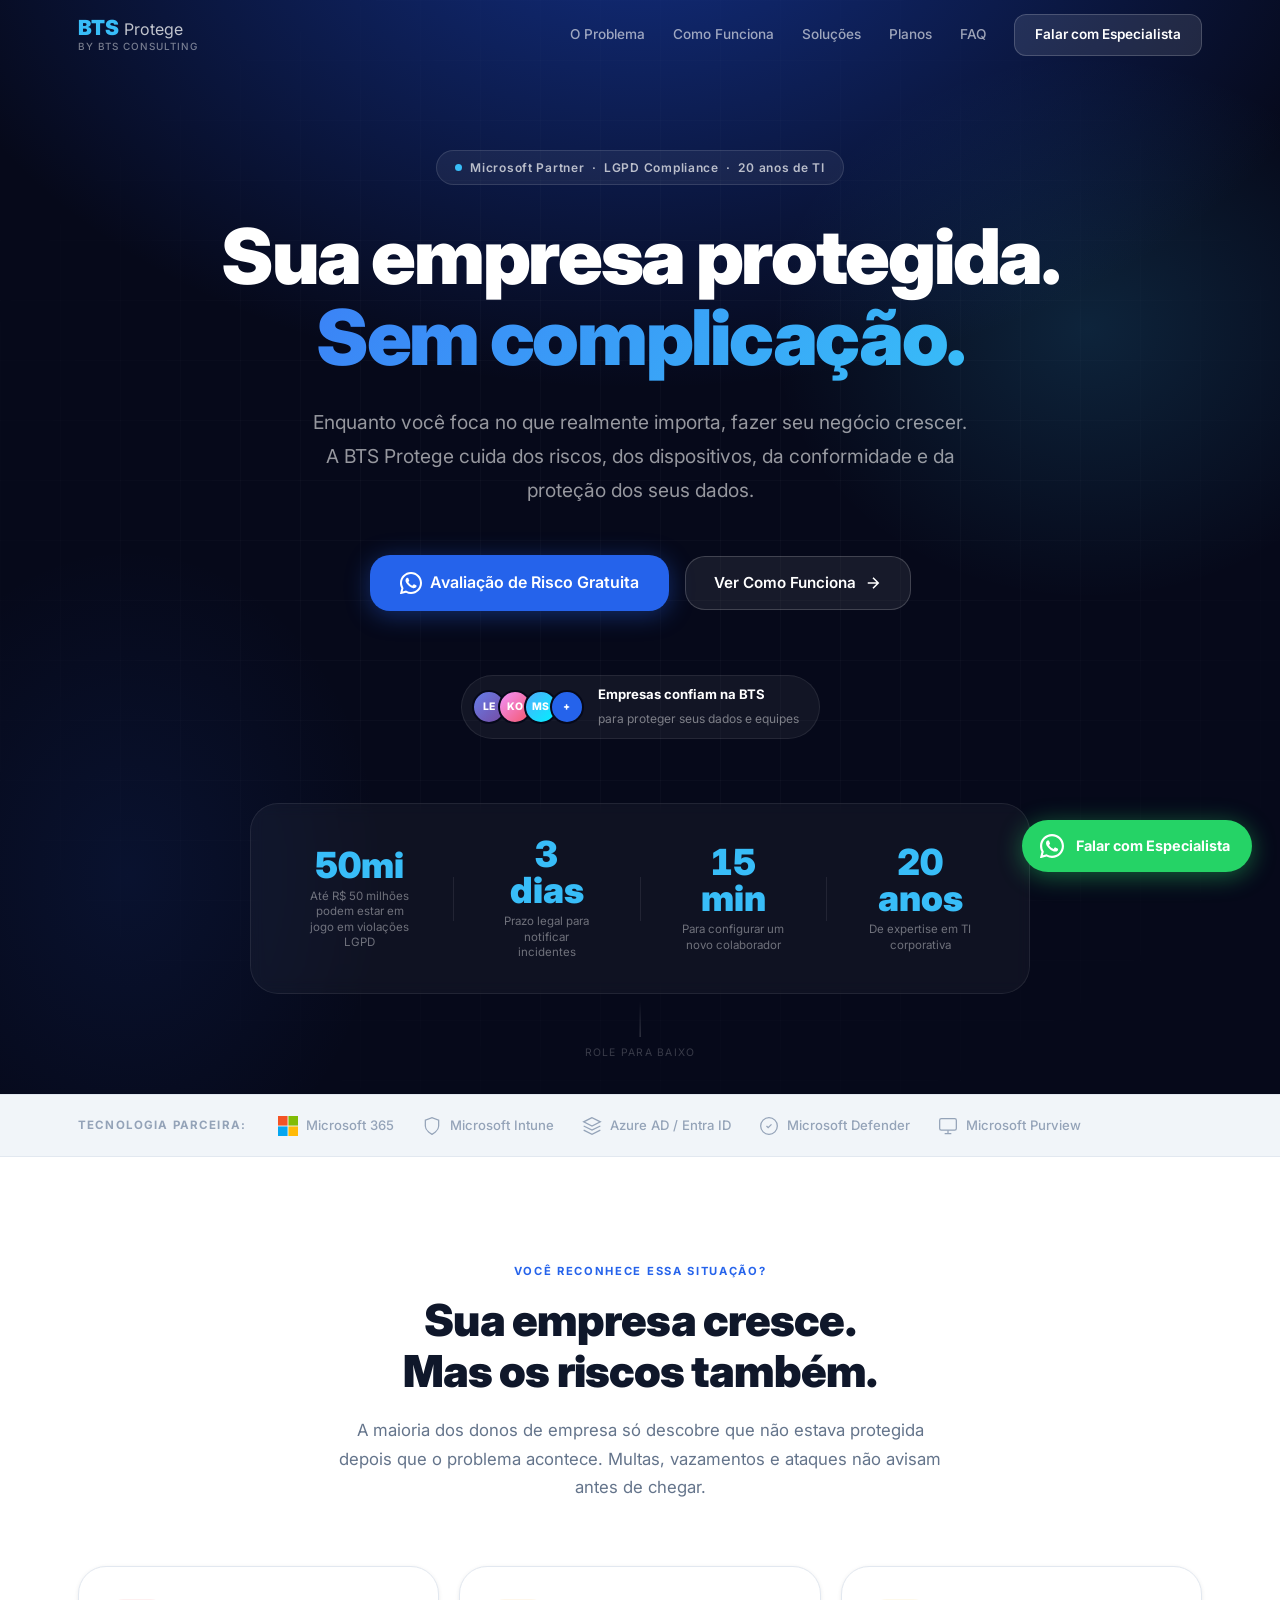
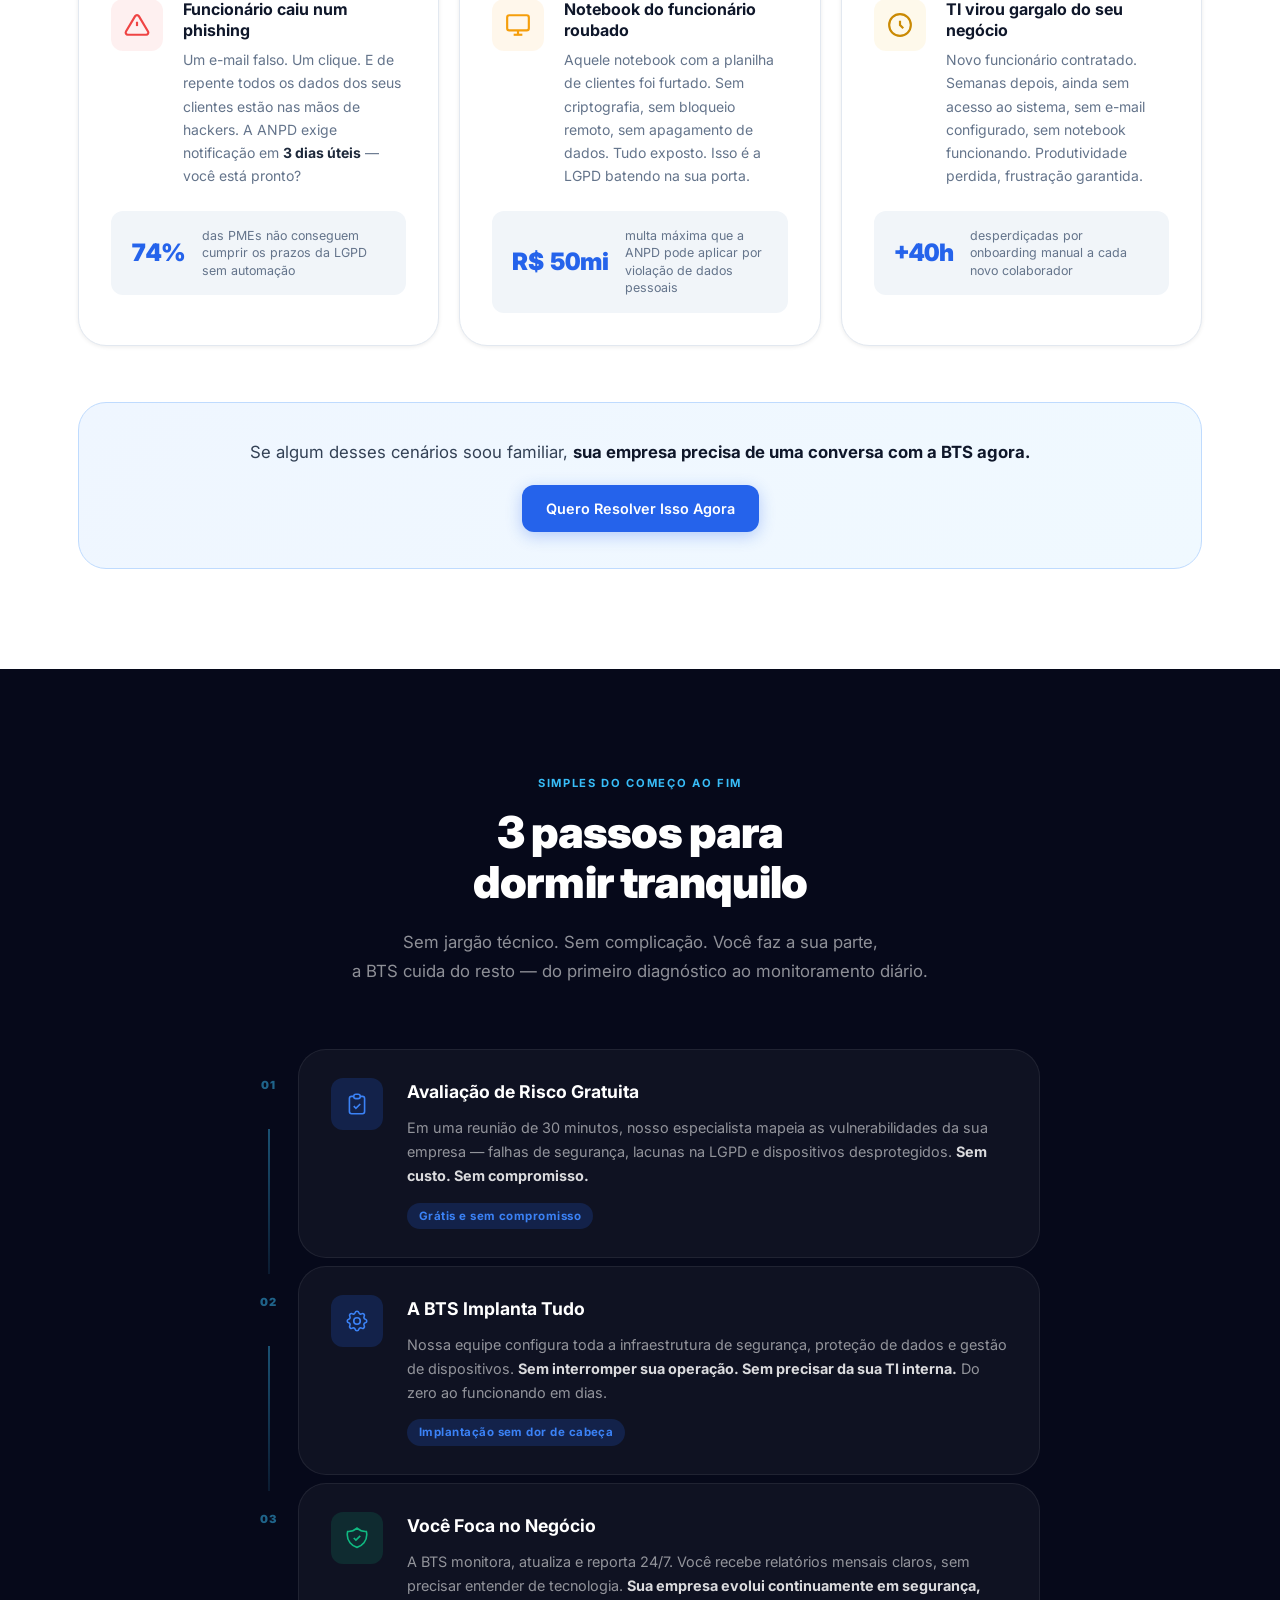
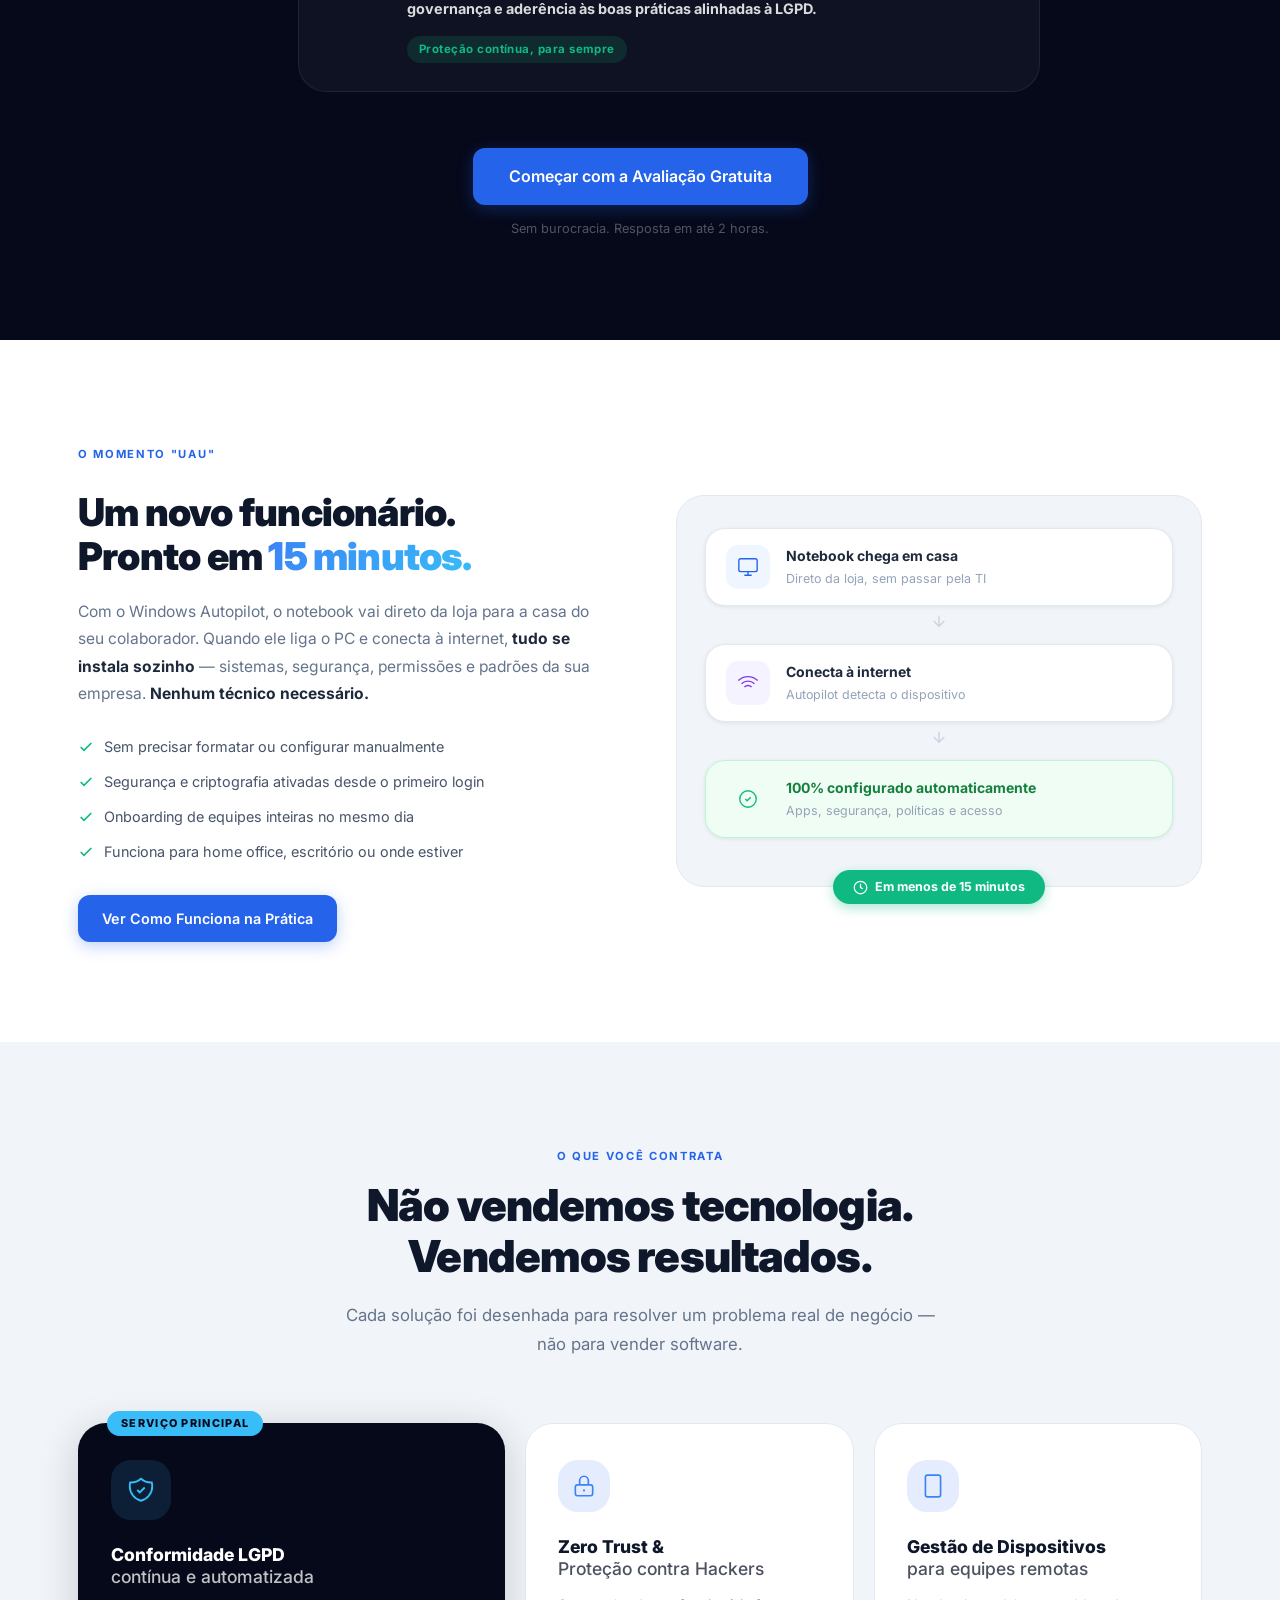
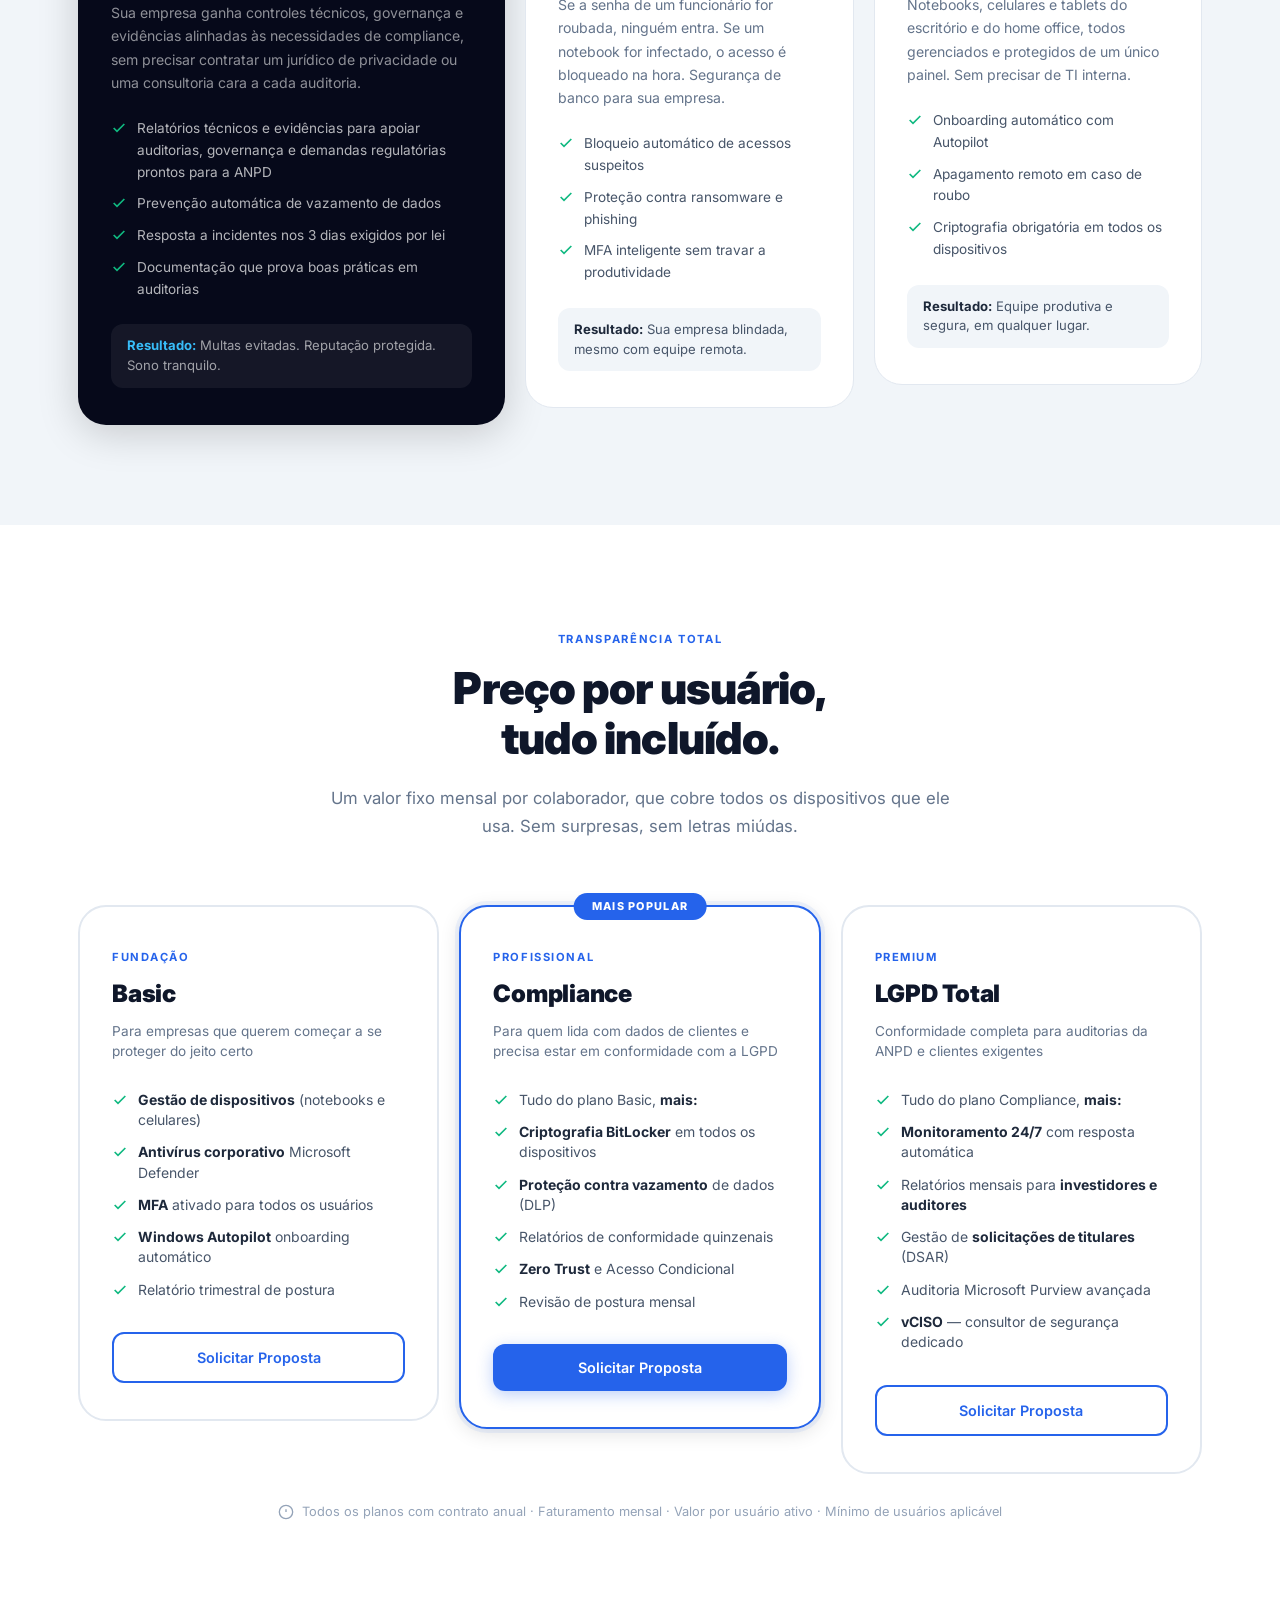
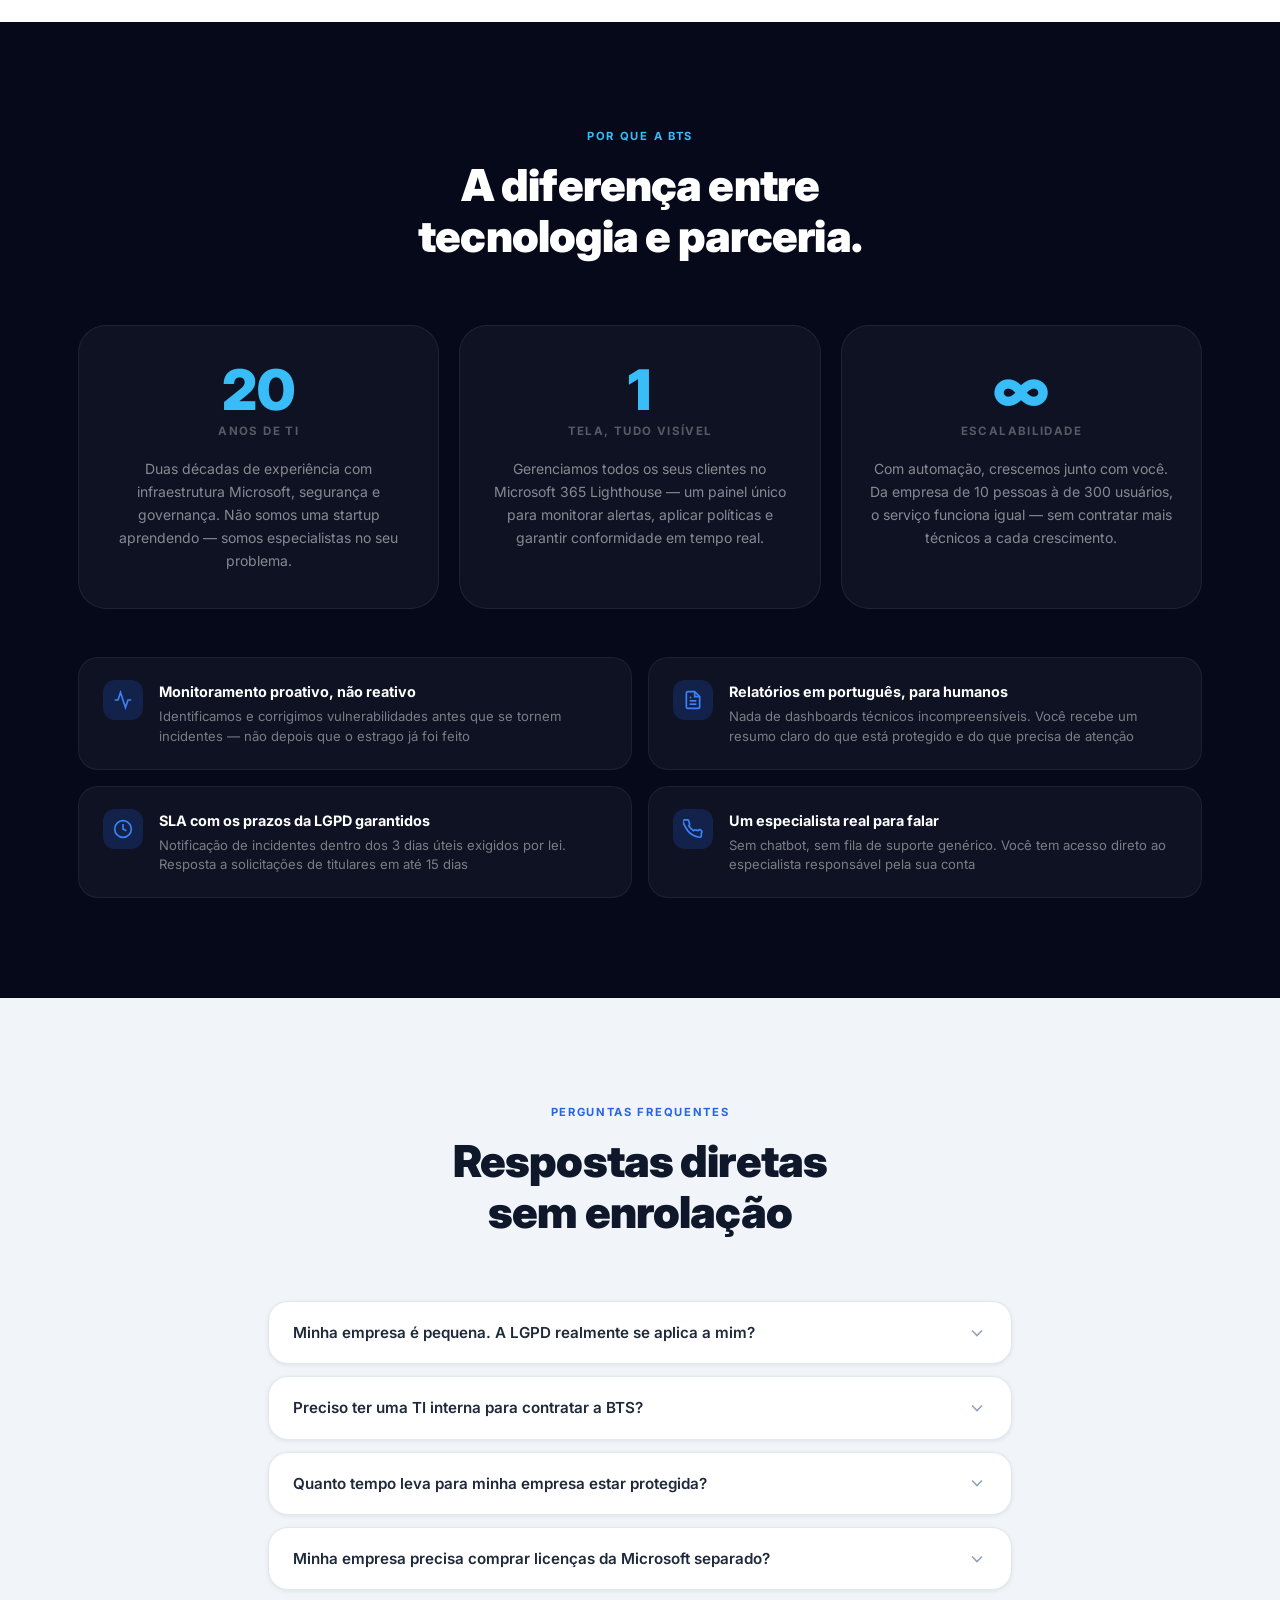
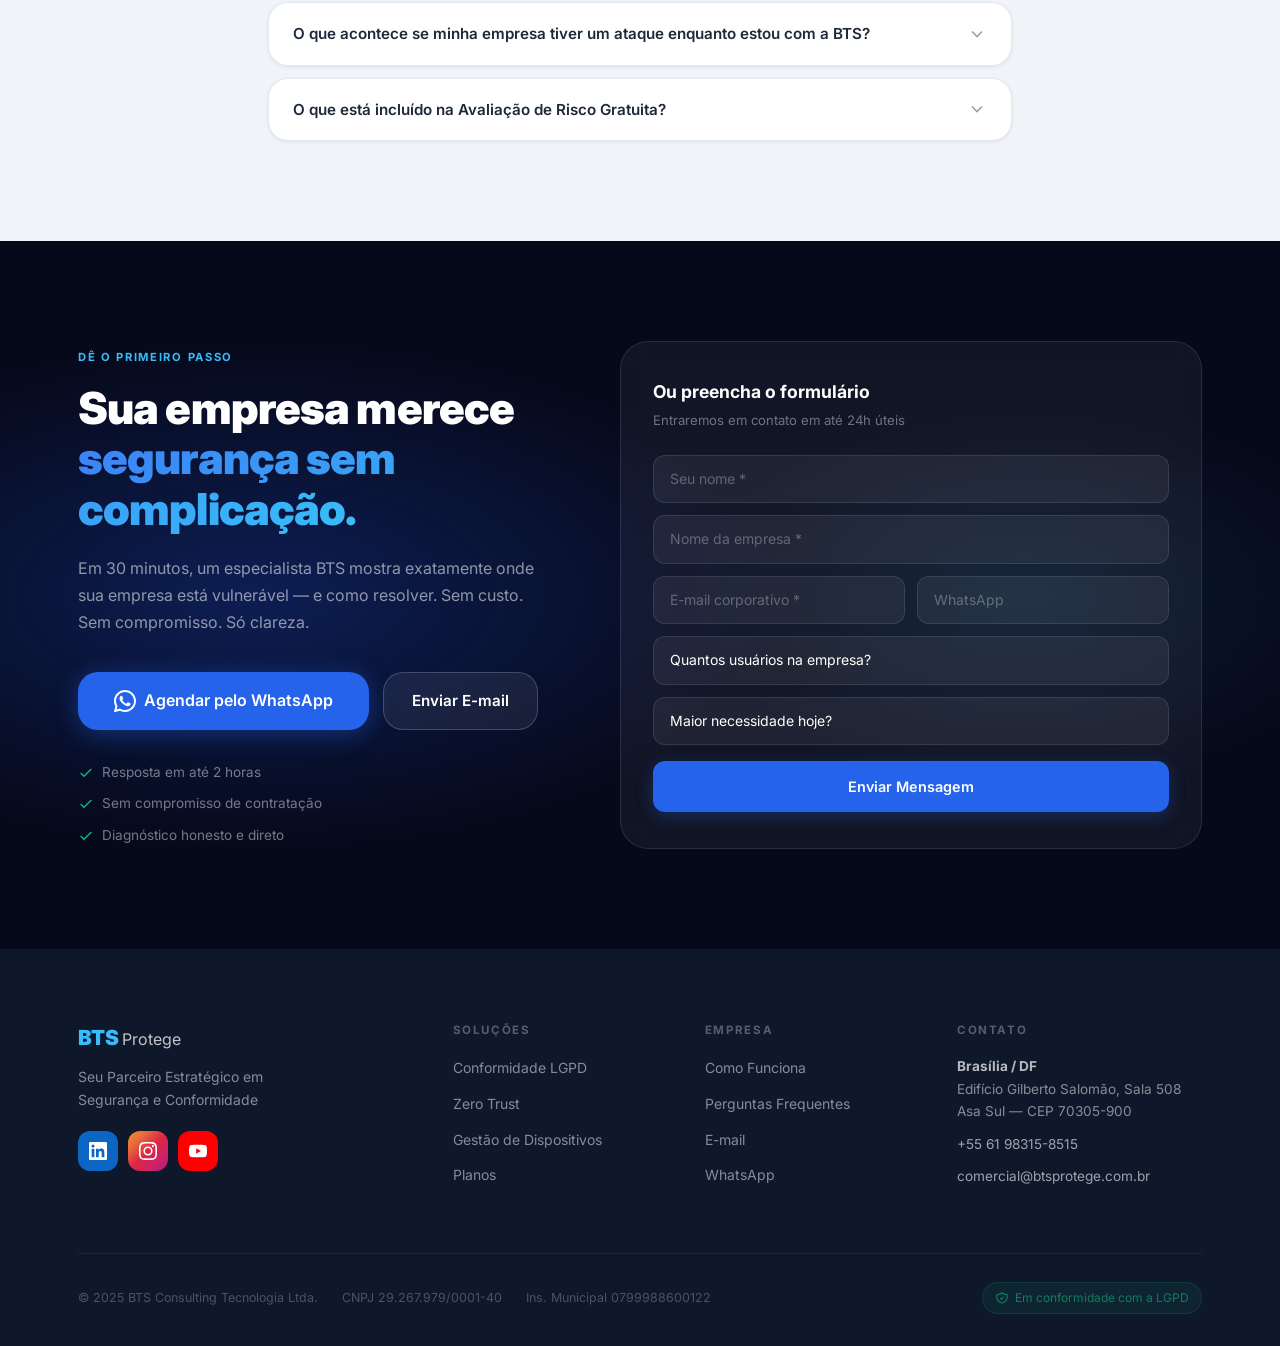
==== index.html @ 61d1359e "Update index.html troca dos emails para comercial e substituição a Marcos" ====
<!DOCTYPE html>
<html lang="pt-BR">
<head>
  <meta charset="UTF-8" />
  <meta name="viewport" content="width=device-width, initial-scale=1.0" />
  <meta name="description" content="BTS Protege — Segurança, LGPD e gestão de TI para sua empresa. Você foca no negócio, a gente cuida de todo o resto. Avaliação de risco gratuita." />
  <title>BTS Protege | Sua empresa protegida. Sem complicação.</title>
  <link rel="icon" type="image/x-icon" href="/favicon.ico">
<link rel="icon" type="image/png" sizes="32x32" href="/favicon-32x32.png">
<link rel="apple-touch-icon" sizes="180x180" href="/apple-touch-icon.png">
  <link rel="stylesheet" href="css/styles.css" />
  <link rel="preconnect" href="https://fonts.googleapis.com" />
  <link rel="preconnect" href="https://fonts.gstatic.com" crossorigin />
  <link href="https://fonts.googleapis.com/css2?family=Inter:wght@300;400;500;600;700;800;900&display=swap" rel="stylesheet" />
</head>
<body>

<!-- ░░ PROGRESS BAR ░░ -->
<div class="progress-bar" id="progressBar"></div>

<!-- ░░ NAVBAR ░░ -->
<header class="navbar" id="navbar">
  <div class="container navbar__inner">
    <a href="#topo" class="navbar__logo">

        <div class="logo-stack">

            <div>
                <span class="logo-bts">BTS</span>
                <span class="logo-tag">Protege</span>
            </div>

            <div class="logo-subtitle">
                by BTS Consulting
            </div>

        </div>

    </a>
    <nav class="navbar__links" id="navLinks">
      <a href="#problema">O Problema</a>
      <a href="#como-funciona">Como Funciona</a>
      <a href="#solucoes">Soluções</a>
      <a href="#planos">Planos</a>
      <a href="#faq">FAQ</a>
    </nav>
    <div class="navbar__right">
      <a href="https://wa.me/5561983158515?text=Ol%C3%A1%2C+quero+agendar+uma+avalia%C3%A7%C3%A3o+de+risco+gratuita." target="_blank" class="btn btn--nav">
        Falar com Especialista
      </a>
    </div>
    <button class="navbar__toggle" id="navToggle" aria-label="Menu">
      <span></span><span></span><span></span>
    </button>
  </div>
</header>

<!-- ░░ HERO ░░ -->
<section class="hero" id="topo">
  <div class="hero__mesh"></div>
  <div class="hero__grid-overlay"></div>
  <div class="container hero__inner">

    <div class="hero__eyebrow reveal-hero">
      <span class="eyebrow-dot"></span>
      Microsoft Partner &nbsp;·&nbsp; LGPD Compliance &nbsp;·&nbsp; 20 anos de TI
    </div>

    <h1 class="hero__headline reveal-hero">
      Sua empresa protegida.<br />
      <span class="text-gradient">Sem complicação.</span>
    </h1>

    <p class="hero__sub reveal-hero">
      Enquanto você foca no que realmente importa, fazer seu negócio crescer.<br class="hide-sm" />
      A BTS Protege cuida dos riscos, dos dispositivos,
    da conformidade e da proteção dos seus dados.
    </p>

    <div class="hero__ctas reveal-hero">
      <a href="https://wa.me/5561983158515?text=Ol%C3%A1%2C+quero+agendar+minha+avalia%C3%A7%C3%A3o+de+risco+gratuita." target="_blank" class="btn btn--hero-primary">
        <svg viewBox="0 0 24 24" fill="currentColor"><path d="M17.472 14.382c-.297-.149-1.758-.867-2.03-.967-.273-.099-.471-.148-.67.15-.197.297-.767.966-.94 1.164-.173.199-.347.223-.644.075-.297-.15-1.255-.463-2.39-1.475-.883-.788-1.48-1.761-1.653-2.059-.173-.297-.018-.458.13-.606.134-.133.298-.347.446-.52.149-.174.198-.298.298-.497.099-.198.05-.371-.025-.52-.075-.149-.669-1.612-.916-2.207-.242-.579-.487-.5-.669-.51-.173-.008-.371-.01-.57-.01-.198 0-.52.074-.792.372-.272.297-1.04 1.016-1.04 2.479 0 1.462 1.065 2.875 1.213 3.074.149.198 2.096 3.2 5.077 4.487.709.306 1.262.489 1.694.625.712.227 1.36.195 1.871.118.571-.085 1.758-.719 2.006-1.413.248-.694.248-1.289.173-1.413-.074-.124-.272-.198-.57-.347z"/><path d="M12 0C5.373 0 0 5.373 0 12c0 2.122.554 4.117 1.526 5.845L.057 23.514a.5.5 0 00.623.608l5.916-1.548A11.946 11.946 0 0012 24c6.627 0 12-5.373 12-12S18.627 0 12 0zm0 21.818a9.782 9.782 0 01-5.044-1.4l-.361-.215-3.742.98.999-3.645-.236-.374A9.782 9.782 0 012.182 12C2.182 6.562 6.562 2.182 12 2.182S21.818 6.562 21.818 12 17.438 21.818 12 21.818z"/></svg>
        Avaliação de Risco Gratuita
      </a>
      <a href="#como-funciona" class="btn btn--hero-ghost">
        Ver Como Funciona
        <svg viewBox="0 0 24 24" fill="none" stroke="currentColor" stroke-width="2"><path d="M5 12h14M12 5l7 7-7 7"/></svg>
      </a>
    </div>

    <div class="hero__proof reveal-hero">
      <div class="proof-avatars">
        <span class="avatar av1">LE</span>
        <span class="avatar av2">KO</span>
        <span class="avatar av3">MS</span>
        <span class="avatar av4">+</span>
      </div>
      <div class="proof-text">
        <strong>Empresas confiam na BTS</strong>
        <span>para proteger seus dados e equipes</span>
      </div>
    </div>

    <div class="hero__metrics reveal-hero">
      <div class="metric-card">
        <div class="metric-val" data-target="50" data-suffix="mi">R$ 0</div>
        <div class="metric-label">Até R$ 50 milhões podem estar em jogo em violações LGPD</div>
      </div>
      <div class="metric-sep"></div>
      <div class="metric-card">
        <div class="metric-val" data-target="3" data-suffix=" dias">0</div>
        <div class="metric-label">Prazo legal para notificar incidentes</div>
      </div>
      <div class="metric-sep"></div>
      <div class="metric-card">
        <div class="metric-val" data-target="15" data-suffix=" min">0</div>
        <div class="metric-label">Para configurar um novo colaborador</div>
      </div>
      <div class="metric-sep"></div>
      <div class="metric-card">
        <div class="metric-val" data-target="20" data-suffix=" anos">0</div>
        <div class="metric-label">De expertise em TI corporativa</div>
      </div>
    </div>

  </div>
  <div class="hero__scroll-hint">
    <span class="scroll-line"></span>
    <span class="scroll-text">Role para baixo</span>
  </div>
</section>

<!-- ░░ TRUST BAR ░░ -->
<div class="trust-bar">
  <div class="container trust-bar__inner">
    <span class="trust-bar__label">Tecnologia parceira:</span>
    <div class="trust-logos">
      <div class="trust-logo">
        <svg viewBox="0 0 23 23" fill="none"><rect width="11" height="11" fill="#F35325"/><rect x="12" width="11" height="11" fill="#81BC06"/><rect y="12" width="11" height="11" fill="#05A6F0"/><rect x="12" y="12" width="11" height="11" fill="#FFBA08"/></svg>
        <span>Microsoft 365</span>
      </div>
      <div class="trust-logo">
        <svg viewBox="0 0 24 24" fill="none" stroke="currentColor" stroke-width="1.5"><path d="M12 22s8-4 8-10V5l-8-3-8 3v7c0 6 8 10 8 10z"/></svg>
        <span>Microsoft Intune</span>
      </div>
      <div class="trust-logo">
        <svg viewBox="0 0 24 24" fill="none" stroke="currentColor" stroke-width="1.5"><path d="M12 2L2 7l10 5 10-5-10-5z"/><path d="M2 17l10 5 10-5"/><path d="M2 12l10 5 10-5"/></svg>
        <span>Azure AD / Entra ID</span>
      </div>
      <div class="trust-logo">
        <svg viewBox="0 0 24 24" fill="none" stroke="currentColor" stroke-width="1.5"><circle cx="12" cy="12" r="10"/><path d="M9 12l2 2 4-4"/></svg>
        <span>Microsoft Defender</span>
      </div>
      <div class="trust-logo">
        <svg viewBox="0 0 24 24" fill="none" stroke="currentColor" stroke-width="1.5"><rect x="2" y="3" width="20" height="14" rx="2"/><path d="M8 21h8M12 17v4"/></svg>
        <span>Microsoft Purview</span>
      </div>
    </div>
  </div>
</div>

<!-- ░░ PROBLEMA ░░ -->
<section class="section" id="problema">
  <div class="container">
    <div class="section-header">
      <div class="section-eyebrow reveal">Você reconhece essa situação?</div>
      <h2 class="section-title reveal">Sua empresa cresce.<br />Mas os riscos também.</h2>
      <p class="section-desc reveal">A maioria dos donos de empresa só descobre que não estava protegida depois que o problema acontece. Multas, vazamentos e ataques não avisam antes de chegar.</p>
    </div>

    <div class="pain-grid">
      <div class="pain-card reveal">
        <div class="pain-card__scenario">
          <div class="scenario-icon scenario-red">
            <svg viewBox="0 0 24 24" fill="none" stroke="currentColor" stroke-width="2"><path d="M10.29 3.86L1.82 18a2 2 0 001.71 3h16.94a2 2 0 001.71-3L13.71 3.86a2 2 0 00-3.42 0z"/><line x1="12" y1="9" x2="12" y2="13"/><line x1="12" y1="17" x2="12.01" y2="17"/></svg>
          </div>
          <div>
            <h3>Funcionário caiu num phishing</h3>
            <p>Um e-mail falso. Um clique. E de repente todos os dados dos seus clientes estão nas mãos de hackers. A ANPD exige notificação em <strong>3 dias úteis</strong> — você está pronto?</p>
          </div>
        </div>
        <div class="pain-stat">
          <span class="pain-stat__number">74%</span>
          <span class="pain-stat__desc">das PMEs não conseguem cumprir os prazos da LGPD sem automação</span>
        </div>
      </div>

      <div class="pain-card reveal">
        <div class="pain-card__scenario">
          <div class="scenario-icon scenario-orange">
            <svg viewBox="0 0 24 24" fill="none" stroke="currentColor" stroke-width="2"><rect x="2" y="3" width="20" height="14" rx="2" ry="2"/><line x1="8" y1="21" x2="16" y2="21"/><line x1="12" y1="17" x2="12" y2="21"/></svg>
          </div>
          <div>
            <h3>Notebook do funcionário roubado</h3>
            <p>Aquele notebook com a planilha de clientes foi furtado. Sem criptografia, sem bloqueio remoto, sem apagamento de dados. Tudo exposto. Isso é a LGPD batendo na sua porta.</p>
          </div>
        </div>
        <div class="pain-stat">
          <span class="pain-stat__number">R$ 50mi</span>
          <span class="pain-stat__desc">multa máxima que a ANPD pode aplicar por violação de dados pessoais</span>
        </div>
      </div>

      <div class="pain-card reveal">
        <div class="pain-card__scenario">
          <div class="scenario-icon scenario-yellow">
            <svg viewBox="0 0 24 24" fill="none" stroke="currentColor" stroke-width="2"><circle cx="12" cy="12" r="10"/><path d="M12 8v4l3 3"/></svg>
          </div>
          <div>
            <h3>TI virou gargalo do seu negócio</h3>
            <p>Novo funcionário contratado. Semanas depois, ainda sem acesso ao sistema, sem e-mail configurado, sem notebook funcionando. Produtividade perdida, frustração garantida.</p>
          </div>
        </div>
        <div class="pain-stat">
          <span class="pain-stat__number">+40h</span>
          <span class="pain-stat__desc">desperdiçadas por onboarding manual a cada novo colaborador</span>
        </div>
      </div>
    </div>

    <div class="pain-cta reveal">
      <p>Se algum desses cenários soou familiar, <strong>sua empresa precisa de uma conversa com a BTS agora.</strong></p>
      <a href="https://wa.me/5561983158515?text=Preciso+de+ajuda+com+seguran%C3%A7a+e+conformidade+LGPD" target="_blank" class="btn btn--primary">Quero Resolver Isso Agora</a>
    </div>
  </div>
</section>

<!-- ░░ COMO FUNCIONA ░░ -->
<section class="section section--dark" id="como-funciona">
  <div class="container">
    <div class="section-header">
      <div class="section-eyebrow section-eyebrow--accent reveal">Simples do começo ao fim</div>
      <h2 class="section-title section-title--light reveal">3 passos para<br />dormir tranquilo</h2>
      <p class="section-desc section-desc--light reveal">Sem jargão técnico. Sem complicação. Você faz a sua parte,<br class="hide-sm" />a BTS cuida do resto — do primeiro diagnóstico ao monitoramento diário.</p>
    </div>

    <div class="steps-container">
      <div class="step reveal">
        <div class="step__connector"></div>
        <div class="step__num">01</div>
        <div class="step__body">
          <div class="step__icon">
            <svg viewBox="0 0 24 24" fill="none" stroke="currentColor" stroke-width="1.5"><path d="M9 5H7a2 2 0 00-2 2v12a2 2 0 002 2h10a2 2 0 002-2V7a2 2 0 00-2-2h-2M9 5a2 2 0 002 2h2a2 2 0 002-2M9 5a2 2 0 012-2h2a2 2 0 012 2m-6 9l2 2 4-4"/></svg>
          </div>
          <div class="step__content">
            <h3>Avaliação de Risco Gratuita</h3>
            <p>Em uma reunião de 30 minutos, nosso especialista mapeia as vulnerabilidades da sua empresa — falhas de segurança, lacunas na LGPD e dispositivos desprotegidos. <strong>Sem custo. Sem compromisso.</strong></p>
            <div class="step__tag">Grátis e sem compromisso</div>
          </div>
        </div>
      </div>

      <div class="step reveal">
        <div class="step__connector"></div>
        <div class="step__num">02</div>
        <div class="step__body">
          <div class="step__icon">
            <svg viewBox="0 0 24 24" fill="none" stroke="currentColor" stroke-width="1.5"><path d="M10.325 4.317c.426-1.756 2.924-1.756 3.35 0a1.724 1.724 0 002.573 1.066c1.543-.94 3.31.826 2.37 2.37a1.724 1.724 0 001.065 2.572c1.756.426 1.756 2.924 0 3.35a1.724 1.724 0 00-1.066 2.573c.94 1.543-.826 3.31-2.37 2.37a1.724 1.724 0 00-2.572 1.065c-.426 1.756-2.924 1.756-3.35 0a1.724 1.724 0 00-2.573-1.066c-1.543.94-3.31-.826-2.37-2.37a1.724 1.724 0 00-1.065-2.572c-1.756-.426-1.756-2.924 0-3.35a1.724 1.724 0 001.066-2.573c-.94-1.543.826-3.31 2.37-2.37.996.608 2.296.07 2.572-1.065z"/><circle cx="12" cy="12" r="3"/></svg>
          </div>
          <div class="step__content">
            <h3>A BTS Implanta Tudo</h3>
            <p>Nossa equipe configura toda a infraestrutura de segurança, proteção de dados e gestão de dispositivos. <strong>Sem interromper sua operação. Sem precisar da sua TI interna.</strong> Do zero ao funcionando em dias.</p>
            <div class="step__tag">Implantação sem dor de cabeça</div>
          </div>
        </div>
      </div>

      <div class="step reveal">
        <div class="step__num">03</div>
        <div class="step__body">
          <div class="step__icon step__icon--accent">
            <svg viewBox="0 0 24 24" fill="none" stroke="currentColor" stroke-width="1.5"><path d="M9 12l2 2 4-4m5.618-4.016A11.955 11.955 0 0112 2.944a11.955 11.955 0 01-8.618 3.04A12.02 12.02 0 003 9c0 5.591 3.824 10.29 9 11.622 5.176-1.332 9-6.03 9-11.622 0-1.042-.133-2.052-.382-3.016z"/></svg>
          </div>
          <div class="step__content">
            <h3>Você Foca no Negócio</h3>
            <p>A BTS monitora, atualiza e reporta 24/7. Você recebe relatórios mensais claros, sem precisar entender de tecnologia. <strong>Sua empresa evolui continuamente em segurança, governança e aderência às boas práticas alinhadas à LGPD.</strong></p>
            <div class="step__tag step__tag--green">Proteção contínua, para sempre</div>
          </div>
        </div>
      </div>
    </div>

    <div class="steps-cta reveal">
      <a href="https://wa.me/5561983158515?text=Quero+agendar+minha+avalia%C3%A7%C3%A3o+gratuita" target="_blank" class="btn btn--primary btn--lg">
        Começar com a Avaliação Gratuita
      </a>
      <p class="steps-cta__note">Sem burocracia. Resposta em até 2 horas.</p>
    </div>
  </div>
</section>

<!-- ░░ SOLUÇÃO SPOTLIGHT: AUTOPILOT ░░ -->
<section class="section spotlight">
  <div class="container">
    <div class="spotlight__inner reveal">
      <div class="spotlight__content">
        <div class="section-eyebrow">O momento "uau"</div>
        <h2>Um novo funcionário.<br />Pronto em <span class="text-gradient">15 minutos.</span></h2>
        <p>Com o Windows Autopilot, o notebook vai direto da loja para a casa do seu colaborador. Quando ele liga o PC e conecta à internet, <strong>tudo se instala sozinho</strong> — sistemas, segurança, permissões e padrões da sua empresa. <strong>Nenhum técnico necessário.</strong></p>
        <ul class="spotlight__list">
          <li>
            <svg viewBox="0 0 24 24" fill="none" stroke="currentColor" stroke-width="2.5"><polyline points="20 6 9 17 4 12"/></svg>
            Sem precisar formatar ou configurar manualmente
          </li>
          <li>
            <svg viewBox="0 0 24 24" fill="none" stroke="currentColor" stroke-width="2.5"><polyline points="20 6 9 17 4 12"/></svg>
            Segurança e criptografia ativadas desde o primeiro login
          </li>
          <li>
            <svg viewBox="0 0 24 24" fill="none" stroke="currentColor" stroke-width="2.5"><polyline points="20 6 9 17 4 12"/></svg>
            Onboarding de equipes inteiras no mesmo dia
          </li>
          <li>
            <svg viewBox="0 0 24 24" fill="none" stroke="currentColor" stroke-width="2.5"><polyline points="20 6 9 17 4 12"/></svg>
            Funciona para home office, escritório ou onde estiver
          </li>
        </ul>
        <a href="https://wa.me/5561983158515?text=Quero+saber+mais+sobre+o+onboarding+autom%C3%A1tico" target="_blank" class="btn btn--primary">Ver Como Funciona na Prática</a>
      </div>

      <div class="spotlight__visual">
        <div class="autopilot-demo">
          <div class="demo-card demo-card--top">
            <div class="demo-icon demo-icon--blue">
              <svg viewBox="0 0 24 24" fill="none" stroke="currentColor" stroke-width="1.5"><rect x="2" y="3" width="20" height="14" rx="2"/><path d="M8 21h8M12 17v4"/></svg>
            </div>
            <div>
              <strong>Notebook chega em casa</strong>
              <span>Direto da loja, sem passar pela TI</span>
            </div>
          </div>
          <div class="demo-arrow">
            <svg viewBox="0 0 24 24" fill="none" stroke="currentColor" stroke-width="2"><path d="M12 5v14M5 12l7 7 7-7"/></svg>
          </div>
          <div class="demo-card demo-card--mid">
            <div class="demo-icon demo-icon--purple">
              <svg viewBox="0 0 24 24" fill="none" stroke="currentColor" stroke-width="1.5"><path d="M8.111 16.404a5.5 5.5 0 017.778 0M12 20h.01m-7.08-7.071c3.904-3.905 10.236-3.905 14.14 0M1.394 9.393c5.857-5.857 15.355-5.857 21.213 0"/></svg>
            </div>
            <div>
              <strong>Conecta à internet</strong>
              <span>Autopilot detecta o dispositivo</span>
            </div>
          </div>
          <div class="demo-arrow">
            <svg viewBox="0 0 24 24" fill="none" stroke="currentColor" stroke-width="2"><path d="M12 5v14M5 12l7 7 7-7"/></svg>
          </div>
          <div class="demo-card demo-card--done">
            <div class="demo-icon demo-icon--green">
              <svg viewBox="0 0 24 24" fill="none" stroke="currentColor" stroke-width="1.5"><path d="M9 12l2 2 4-4m6 2a9 9 0 11-18 0 9 9 0 0118 0z"/></svg>
            </div>
            <div>
              <strong>100% configurado automaticamente</strong>
              <span>Apps, segurança, políticas e acesso</span>
            </div>
          </div>
          <div class="demo-badge">
            <svg viewBox="0 0 24 24" fill="none" stroke="currentColor" stroke-width="2"><circle cx="12" cy="12" r="10"/><polyline points="12 6 12 12 16 14"/></svg>
            Em menos de 15 minutos
          </div>
        </div>
      </div>
    </div>
  </div>
</section>

<!-- ░░ SOLUÇÕES ░░ -->
<section class="section section--gray" id="solucoes">
  <div class="container">
    <div class="section-header">
      <div class="section-eyebrow reveal">O que você contrata</div>
      <h2 class="section-title reveal">Não vendemos tecnologia.<br />Vendemos resultados.</h2>
      <p class="section-desc reveal">Cada solução foi desenhada para resolver um problema real de negócio — não para vender software.</p>
    </div>

    <div class="solutions-grid">

      <div class="solution-card solution-card--hero reveal">
        <div class="solution-card__label">Serviço Principal</div>
        <div class="solution-card__icon">
          <svg viewBox="0 0 24 24" fill="none" stroke="currentColor" stroke-width="1.5"><path d="M9 12l2 2 4-4m5.618-4.016A11.955 11.955 0 0112 2.944a11.955 11.955 0 01-8.618 3.04A12.02 12.02 0 003 9c0 5.591 3.824 10.29 9 11.622 5.176-1.332 9-6.03 9-11.622 0-1.042-.133-2.052-.382-3.016z"/></svg>
        </div>
        <h3>Conformidade LGPD<br /><span>contínua e automatizada</span></h3>
        <p>Sua empresa ganha controles técnicos, governança e evidências alinhadas às necessidades de compliance, sem precisar contratar um jurídico de privacidade ou uma consultoria cara a cada auditoria.</p>
        <div class="solution-results">
          <div class="result-item">
            <svg viewBox="0 0 24 24" fill="none" stroke="currentColor" stroke-width="2.5"><polyline points="20 6 9 17 4 12"/></svg>
            Relatórios técnicos e evidências para apoiar auditorias, governança e demandas regulatórias prontos para a ANPD
          </div>
          <div class="result-item">
            <svg viewBox="0 0 24 24" fill="none" stroke="currentColor" stroke-width="2.5"><polyline points="20 6 9 17 4 12"/></svg>
            Prevenção automática de vazamento de dados
          </div>
          <div class="result-item">
            <svg viewBox="0 0 24 24" fill="none" stroke="currentColor" stroke-width="2.5"><polyline points="20 6 9 17 4 12"/></svg>
            Resposta a incidentes nos 3 dias exigidos por lei
          </div>
          <div class="result-item">
            <svg viewBox="0 0 24 24" fill="none" stroke="currentColor" stroke-width="2.5"><polyline points="20 6 9 17 4 12"/></svg>
            Documentação que prova boas práticas em auditorias
          </div>
        </div>
        <div class="solution-card__outcome">
          <strong>Resultado:</strong> Multas evitadas. Reputação protegida. Sono tranquilo.
        </div>
      </div>

      <div class="solution-card reveal">
        <div class="solution-card__icon solution-card__icon--sm">
          <svg viewBox="0 0 24 24" fill="none" stroke="currentColor" stroke-width="1.5"><path d="M12 15v2m-6 4h12a2 2 0 002-2v-6a2 2 0 00-2-2H6a2 2 0 00-2 2v6a2 2 0 002 2zm10-10V7a4 4 0 00-8 0v4h8z"/></svg>
        </div>
        <h3>Zero Trust &<br /><span>Proteção contra Hackers</span></h3>
        <p>Se a senha de um funcionário for roubada, ninguém entra. Se um notebook for infectado, o acesso é bloqueado na hora. Segurança de banco para sua empresa.</p>
        <div class="solution-results">
          <div class="result-item">
            <svg viewBox="0 0 24 24" fill="none" stroke="currentColor" stroke-width="2.5"><polyline points="20 6 9 17 4 12"/></svg>
            Bloqueio automático de acessos suspeitos
          </div>
          <div class="result-item">
            <svg viewBox="0 0 24 24" fill="none" stroke="currentColor" stroke-width="2.5"><polyline points="20 6 9 17 4 12"/></svg>
            Proteção contra ransomware e phishing
          </div>
          <div class="result-item">
            <svg viewBox="0 0 24 24" fill="none" stroke="currentColor" stroke-width="2.5"><polyline points="20 6 9 17 4 12"/></svg>
            MFA inteligente sem travar a produtividade
          </div>
        </div>
        <div class="solution-card__outcome">
          <strong>Resultado:</strong> Sua empresa blindada, mesmo com equipe remota.
        </div>
      </div>

      <div class="solution-card reveal">
        <div class="solution-card__icon solution-card__icon--sm">
          <svg viewBox="0 0 24 24" fill="none" stroke="currentColor" stroke-width="1.5"><rect x="5" y="2" width="14" height="20" rx="2" ry="2"/><line x1="12" y1="18" x2="12.01" y2="18"/></svg>
        </div>
        <h3>Gestão de Dispositivos<br /><span>para equipes remotas</span></h3>
        <p>Notebooks, celulares e tablets do escritório e do home office, todos gerenciados e protegidos de um único painel. Sem precisar de TI interna.</p>
        <div class="solution-results">
          <div class="result-item">
            <svg viewBox="0 0 24 24" fill="none" stroke="currentColor" stroke-width="2.5"><polyline points="20 6 9 17 4 12"/></svg>
            Onboarding automático com Autopilot
          </div>
          <div class="result-item">
            <svg viewBox="0 0 24 24" fill="none" stroke="currentColor" stroke-width="2.5"><polyline points="20 6 9 17 4 12"/></svg>
            Apagamento remoto em caso de roubo
          </div>
          <div class="result-item">
            <svg viewBox="0 0 24 24" fill="none" stroke="currentColor" stroke-width="2.5"><polyline points="20 6 9 17 4 12"/></svg>
            Criptografia obrigatória em todos os dispositivos
          </div>
        </div>
        <div class="solution-card__outcome">
          <strong>Resultado:</strong> Equipe produtiva e segura, em qualquer lugar.
        </div>
      </div>

    </div>
  </div>
</section>

<!-- ░░ PLANOS ░░ -->
<section class="section" id="planos">
  <div class="container">
    <div class="section-header">
      <div class="section-eyebrow reveal">Transparência total</div>
      <h2 class="section-title reveal">Preço por usuário,<br />tudo incluído.</h2>
      <p class="section-desc reveal">Um valor fixo mensal por colaborador, que cobre todos os dispositivos que ele usa. Sem surpresas, sem letras miúdas.</p>
    </div>

    <div class="planos-grid">

      <div class="plano reveal">
        <div class="plano__header">
          <span class="plano__tier">Fundação</span>
          <h3>Basic</h3>
          <p>Para empresas que querem começar a se proteger do jeito certo</p>
        </div>
        <ul class="plano__list">
          <li><svg viewBox="0 0 24 24" fill="none" stroke="currentColor" stroke-width="2.5"><polyline points="20 6 9 17 4 12"/></svg><span><strong>Gestão de dispositivos</strong> (notebooks e celulares)</span></li>
          <li><svg viewBox="0 0 24 24" fill="none" stroke="currentColor" stroke-width="2.5"><polyline points="20 6 9 17 4 12"/></svg><span><strong>Antivírus corporativo</strong> Microsoft Defender</span></li>
          <li><svg viewBox="0 0 24 24" fill="none" stroke="currentColor" stroke-width="2.5"><polyline points="20 6 9 17 4 12"/></svg><span><strong>MFA</strong> ativado para todos os usuários</span></li>
          <li><svg viewBox="0 0 24 24" fill="none" stroke="currentColor" stroke-width="2.5"><polyline points="20 6 9 17 4 12"/></svg><span><strong>Windows Autopilot</strong> onboarding automático</span></li>
          <li><svg viewBox="0 0 24 24" fill="none" stroke="currentColor" stroke-width="2.5"><polyline points="20 6 9 17 4 12"/></svg><span>Relatório trimestral de postura</span></li>
        </ul>
        <a href="https://wa.me/5561983158515?text=Quero+uma+proposta+do+plano+Funda%C3%A7%C3%A3o" target="_blank" class="btn btn--outline btn--block">Solicitar Proposta</a>
      </div>

      <div class="plano plano--featured reveal">
        <div class="plano__badge">Mais Popular</div>
        <div class="plano__header">
          <span class="plano__tier">Profissional</span>
          <h3>Compliance</h3>
          <p>Para quem lida com dados de clientes e precisa estar em conformidade com a LGPD</p>
        </div>
        <ul class="plano__list">
          <li><svg viewBox="0 0 24 24" fill="none" stroke="currentColor" stroke-width="2.5"><polyline points="20 6 9 17 4 12"/></svg><span>Tudo do plano Basic, <strong>mais:</strong></span></li>
          <li><svg viewBox="0 0 24 24" fill="none" stroke="currentColor" stroke-width="2.5"><polyline points="20 6 9 17 4 12"/></svg><span><strong>Criptografia BitLocker</strong> em todos os dispositivos</span></li>
          <li><svg viewBox="0 0 24 24" fill="none" stroke="currentColor" stroke-width="2.5"><polyline points="20 6 9 17 4 12"/></svg><span><strong>Proteção contra vazamento</strong> de dados (DLP)</span></li>
          <li><svg viewBox="0 0 24 24" fill="none" stroke="currentColor" stroke-width="2.5"><polyline points="20 6 9 17 4 12"/></svg><span>Relatórios de conformidade quinzenais</span></li>
          <li><svg viewBox="0 0 24 24" fill="none" stroke="currentColor" stroke-width="2.5"><polyline points="20 6 9 17 4 12"/></svg><span><strong>Zero Trust</strong> e Acesso Condicional</span></li>
          <li><svg viewBox="0 0 24 24" fill="none" stroke="currentColor" stroke-width="2.5"><polyline points="20 6 9 17 4 12"/></svg><span>Revisão de postura mensal</span></li>
        </ul>
        <a href="https://wa.me/5561983158515?text=Quero+uma+proposta+do+plano+Profissional" target="_blank" class="btn btn--primary btn--block">Solicitar Proposta</a>
      </div>

      <div class="plano reveal">
        <div class="plano__header">
          <span class="plano__tier">Premium</span>
          <h3>LGPD Total</h3>
          <p>Conformidade completa para auditorias da ANPD e clientes exigentes</p>
        </div>
        <ul class="plano__list">
          <li><svg viewBox="0 0 24 24" fill="none" stroke="currentColor" stroke-width="2.5"><polyline points="20 6 9 17 4 12"/></svg><span>Tudo do plano Compliance, <strong>mais:</strong></span></li>
          <li><svg viewBox="0 0 24 24" fill="none" stroke="currentColor" stroke-width="2.5"><polyline points="20 6 9 17 4 12"/></svg><span><strong>Monitoramento 24/7</strong> com resposta automática</span></li>
          <li><svg viewBox="0 0 24 24" fill="none" stroke="currentColor" stroke-width="2.5"><polyline points="20 6 9 17 4 12"/></svg><span>Relatórios mensais para <strong>investidores e auditores</strong></span></li>
          <li><svg viewBox="0 0 24 24" fill="none" stroke="currentColor" stroke-width="2.5"><polyline points="20 6 9 17 4 12"/></svg><span>Gestão de <strong>solicitações de titulares</strong> (DSAR)</span></li>
          <li><svg viewBox="0 0 24 24" fill="none" stroke="currentColor" stroke-width="2.5"><polyline points="20 6 9 17 4 12"/></svg><span>Auditoria Microsoft Purview avançada</span></li>
          <li><svg viewBox="0 0 24 24" fill="none" stroke="currentColor" stroke-width="2.5"><polyline points="20 6 9 17 4 12"/></svg><span><strong>vCISO</strong> — consultor de segurança dedicado</span></li>
        </ul>
        <a href="https://wa.me/5561983158515?text=Quero+uma+proposta+do+plano+Premium+LGPD" target="_blank" class="btn btn--outline btn--block">Solicitar Proposta</a>
      </div>

    </div>

    <div class="planos-note reveal">
      <svg viewBox="0 0 24 24" fill="none" stroke="currentColor" stroke-width="2"><circle cx="12" cy="12" r="10"/><line x1="12" y1="8" x2="12" y2="12"/><line x1="12" y1="16" x2="12.01" y2="16"/></svg>
      Todos os planos com contrato anual · Faturamento mensal · Valor por usuário ativo · Mínimo de usuários aplicável
    </div>
  </div>
</section>

<!-- ░░ POR QUE BTS ░░ -->
<section class="section section--dark">
  <div class="container">
    <div class="section-header">
      <div class="section-eyebrow section-eyebrow--accent reveal">Por que a BTS</div>
      <h2 class="section-title section-title--light reveal">A diferença entre<br />tecnologia e parceria.</h2>
    </div>

    <div class="diferenciais-grid">
      <div class="diferencial-card reveal">
        <div class="diferencial-num">20</div>
        <div class="diferencial-label">anos de TI</div>
        <p>Duas décadas de experiência com infraestrutura Microsoft, segurança e governança. Não somos uma startup aprendendo — somos especialistas no seu problema.</p>
      </div>
      <div class="diferencial-card reveal">
        <div class="diferencial-num">1</div>
        <div class="diferencial-label">tela, tudo visível</div>
        <p>Gerenciamos todos os seus clientes no Microsoft 365 Lighthouse — um painel único para monitorar alertas, aplicar políticas e garantir conformidade em tempo real.</p>
      </div>
      <div class="diferencial-card reveal">
        <div class="diferencial-num">∞</div>
        <div class="diferencial-label">escalabilidade</div>
        <p>Com automação, crescemos junto com você. Da empresa de 10 pessoas à de 300 usuários, o serviço funciona igual — sem contratar mais técnicos a cada crescimento.</p>
      </div>
    </div>

    <div class="diferenciais-detalhe">
      <div class="detalhe-item reveal">
        <div class="detalhe-icon">
          <svg viewBox="0 0 24 24" fill="none" stroke="currentColor" stroke-width="2"><polyline points="22 12 18 12 15 21 9 3 6 12 2 12"/></svg>
        </div>
        <div>
          <strong>Monitoramento proativo, não reativo</strong>
          <span>Identificamos e corrigimos vulnerabilidades antes que se tornem incidentes — não depois que o estrago já foi feito</span>
        </div>
      </div>
      <div class="detalhe-item reveal">
        <div class="detalhe-icon">
          <svg viewBox="0 0 24 24" fill="none" stroke="currentColor" stroke-width="2"><path d="M14 2H6a2 2 0 00-2 2v16a2 2 0 002 2h12a2 2 0 002-2V8z"/><polyline points="14 2 14 8 20 8"/><line x1="16" y1="13" x2="8" y2="13"/><line x1="16" y1="17" x2="8" y2="17"/><polyline points="10 9 9 9 8 9"/></svg>
        </div>
        <div>
          <strong>Relatórios em português, para humanos</strong>
          <span>Nada de dashboards técnicos incompreensíveis. Você recebe um resumo claro do que está protegido e do que precisa de atenção</span>
        </div>
      </div>
      <div class="detalhe-item reveal">
        <div class="detalhe-icon">
          <svg viewBox="0 0 24 24" fill="none" stroke="currentColor" stroke-width="2"><circle cx="12" cy="12" r="10"/><polyline points="12 6 12 12 16 14"/></svg>
        </div>
        <div>
          <strong>SLA com os prazos da LGPD garantidos</strong>
          <span>Notificação de incidentes dentro dos 3 dias úteis exigidos por lei. Resposta a solicitações de titulares em até 15 dias</span>
        </div>
      </div>
      <div class="detalhe-item reveal">
        <div class="detalhe-icon">
          <svg viewBox="0 0 24 24" fill="none" stroke="currentColor" stroke-width="2"><path d="M22 16.92v3a2 2 0 01-2.18 2 19.79 19.79 0 01-8.63-3.07A19.5 19.5 0 013.07 9.81 19.79 19.79 0 01.1 3.18 2 2 0 012.11 1h3a2 2 0 012 1.72 12.84 12.84 0 00.7 2.81 2 2 0 01-.45 2.11L6.91 8.09a16 16 0 006 6l.47-.47a2 2 0 012.11-.45c.907.339 1.85.573 2.81.7A2 2 0 0122 16.92z"/></svg>
        </div>
        <div>
          <strong>Um especialista real para falar</strong>
          <span>Sem chatbot, sem fila de suporte genérico. Você tem acesso direto ao especialista responsável pela sua conta</span>
        </div>
      </div>
    </div>
  </div>
</section>

<!-- ░░ FAQ ░░ -->
<section class="section section--gray" id="faq">
  <div class="container faq-container">
    <div class="section-header">
      <div class="section-eyebrow reveal">Perguntas frequentes</div>
      <h2 class="section-title reveal">Respostas diretas<br />sem enrolação</h2>
    </div>

    <div class="faq-list reveal">

      <div class="faq-item">
        <button class="faq-q" aria-expanded="false">
          <span>Minha empresa é pequena. A LGPD realmente se aplica a mim?</span>
          <svg class="faq-arrow" viewBox="0 0 24 24" fill="none" stroke="currentColor" stroke-width="2"><polyline points="6 9 12 15 18 9"/></svg>
        </button>
        <div class="faq-a">
          <p>Sim. A LGPD se aplica a qualquer empresa — de qualquer tamanho — que trate dados pessoais de pessoas físicas. Se você tem clientes, funcionários ou fornecedores pessoas físicas no Brasil, você está sujeito à lei. E multas de até 2% do faturamento (limitadas a R$ 50 milhões) se aplicam independente do porte da empresa.</p>
        </div>
      </div>

      <div class="faq-item">
        <button class="faq-q" aria-expanded="false">
          <span>Preciso ter uma TI interna para contratar a BTS?</span>
          <svg class="faq-arrow" viewBox="0 0 24 24" fill="none" stroke="currentColor" stroke-width="2"><polyline points="6 9 12 15 18 9"/></svg>
        </button>
        <div class="faq-a">
          <p>Não. A BTS funciona tanto para empresas que já têm uma TI interna quanto para as que não têm. Quando você tem TI, trabalhamos como parceiros — eles cuidam do dia a dia, a BTS cuida da segurança e conformidade. Quando não tem, a BTS assume tudo.</p>
        </div>
      </div>

      <div class="faq-item">
        <button class="faq-q" aria-expanded="false">
          <span>Quanto tempo leva para minha empresa estar protegida?</span>
          <svg class="faq-arrow" viewBox="0 0 24 24" fill="none" stroke="currentColor" stroke-width="2"><polyline points="6 9 12 15 18 9"/></svg>
        </button>
        <div class="faq-a">
          <p>A implantação básica (proteção de dispositivos, MFA e políticas essenciais) pode ser concluída em poucos dias. A conformidade completa com a LGPD leva de 2 a 4 semanas, dependendo do tamanho da empresa e da situação atual. Você começa a ficar protegido desde o primeiro dia.</p>
        </div>
      </div>

      <div class="faq-item">
        <button class="faq-q" aria-expanded="false">
          <span>Minha empresa precisa comprar licenças da Microsoft separado?</span>
          <svg class="faq-arrow" viewBox="0 0 24 24" fill="none" stroke="currentColor" stroke-width="2"><polyline points="6 9 12 15 18 9"/></svg>
        </button>
        <div class="faq-a">
          <p>Sim, as licenças do Microsoft 365 Business Premium são necessárias — elas são a base da nossa solução. A BTS pode ajudar na aquisição e inclui o custo no valor da proposta, garantindo que você tenha tudo centralizado em uma única mensalidade simples.</p>
        </div>
      </div>

      <div class="faq-item">
        <button class="faq-q" aria-expanded="false">
          <span>O que acontece se minha empresa tiver um ataque enquanto estou com a BTS?</span>
          <svg class="faq-arrow" viewBox="0 0 24 24" fill="none" stroke="currentColor" stroke-width="2"><polyline points="6 9 12 15 18 9"/></svg>
        </button>
        <div class="faq-a">
          <p>Nossa arquitetura Zero Trust limita drasticamente o dano de qualquer incidente — bloqueando acessos comprometidos automaticamente. Se mesmo assim um incidente ocorrer, a BTS atua na resposta, notificação à ANPD dentro do prazo legal e geração de evidências para auditoria, exatamente o que a lei exige.</p>
        </div>
      </div>

      <div class="faq-item">
        <button class="faq-q" aria-expanded="false">
          <span>O que está incluído na Avaliação de Risco Gratuita?</span>
          <svg class="faq-arrow" viewBox="0 0 24 24" fill="none" stroke="currentColor" stroke-width="2"><polyline points="6 9 12 15 18 9"/></svg>
        </button>
        <div class="faq-a">
          <p>Em 30 minutos com um especialista BTS, mapeamos: quais dispositivos estão desprotegidos, se a empresa está cumprindo os requisitos básicos da LGPD, quais são os principais riscos de segurança e um roteiro claro do que precisa ser feito. Tudo isso sem custo e sem compromisso de contratação.</p>
        </div>
      </div>

    </div>
  </div>
</section>

<!-- ░░ CTA FINAL ░░ -->
<section class="section cta-final" id="contato">
  <div class="cta-final__bg"></div>
  <div class="container">
    <div class="cta-final__inner reveal">
      <div class="cta-final__content">
        <div class="section-eyebrow section-eyebrow--accent">Dê o primeiro passo</div>
        <h2>Sua empresa merece<br /><span class="text-gradient">segurança sem complicação.</span></h2>
        <p>Em 30 minutos, um especialista BTS mostra exatamente onde sua empresa está vulnerável — e como resolver. Sem custo. Sem compromisso. Só clareza.</p>

        <div class="cta-final__ctas">
          <a href="https://wa.me/5561983158515?text=Ol%C3%A1%2C+quero+agendar+minha+avalia%C3%A7%C3%A3o+de+risco+gratuita." target="_blank" class="btn btn--hero-primary btn--lg">
            <svg viewBox="0 0 24 24" fill="currentColor"><path d="M17.472 14.382c-.297-.149-1.758-.867-2.03-.967-.273-.099-.471-.148-.67.15-.197.297-.767.966-.94 1.164-.173.199-.347.223-.644.075-.297-.15-1.255-.463-2.39-1.475-.883-.788-1.48-1.761-1.653-2.059-.173-.297-.018-.458.13-.606.134-.133.298-.347.446-.52.149-.174.198-.298.298-.497.099-.198.05-.371-.025-.52-.075-.149-.669-1.612-.916-2.207-.242-.579-.487-.5-.669-.51-.173-.008-.371-.01-.57-.01-.198 0-.52.074-.792.372-.272.297-1.04 1.016-1.04 2.479 0 1.462 1.065 2.875 1.213 3.074.149.198 2.096 3.2 5.077 4.487.709.306 1.262.489 1.694.625.712.227 1.36.195 1.871.118.571-.085 1.758-.719 2.006-1.413.248-.694.248-1.289.173-1.413-.074-.124-.272-.198-.57-.347z"/><path d="M12 0C5.373 0 0 5.373 0 12c0 2.122.554 4.117 1.526 5.845L.057 23.514a.5.5 0 00.623.608l5.916-1.548A11.946 11.946 0 0012 24c6.627 0 12-5.373 12-12S18.627 0 12 0zm0 21.818a9.782 9.782 0 01-5.044-1.4l-.361-.215-3.742.98.999-3.645-.236-.374A9.782 9.782 0 012.182 12C2.182 6.562 6.562 2.182 12 2.182S21.818 6.562 21.818 12 17.438 21.818 12 21.818z"/></svg>
            Agendar pelo WhatsApp
          </a>
          <a href="mailto:comercial@btsprotege.com.br" class="btn btn--hero-ghost">
            Enviar E-mail
          </a>
        </div>

        <div class="cta-final__trust">
          <div class="trust-item">
            <svg viewBox="0 0 24 24" fill="none" stroke="currentColor" stroke-width="2"><polyline points="20 6 9 17 4 12"/></svg>
            Resposta em até 2 horas
          </div>
          <div class="trust-item">
            <svg viewBox="0 0 24 24" fill="none" stroke="currentColor" stroke-width="2"><polyline points="20 6 9 17 4 12"/></svg>
            Sem compromisso de contratação
          </div>
          <div class="trust-item">
            <svg viewBox="0 0 24 24" fill="none" stroke="currentColor" stroke-width="2"><polyline points="20 6 9 17 4 12"/></svg>
            Diagnóstico honesto e direto
          </div>
        </div>
      </div>

      <div class="cta-final__form-wrap">
        <div class="contact-card">
          <h3>Ou preencha o formulário</h3>
          <p>Entraremos em contato em até 24h úteis</p>
          <form id="contactForm" class="contact-form">
            <div class="cf-group">
              <input type="text" name="nome" placeholder="Seu nome *" required />
            </div>
            <div class="cf-group">
              <input type="text" name="empresa" placeholder="Nome da empresa *" required />
            </div>
            <div class="cf-row">
              <div class="cf-group">
                <input type="email" name="email" placeholder="E-mail corporativo *" required />
              </div>
              <div class="cf-group">
                <input type="tel" name="telefone" placeholder="WhatsApp" />
              </div>
            </div>
            <div class="cf-group">
              <select name="usuarios">
                <option value="">Quantos usuários na empresa?</option>
                <option>Até 20</option>
                <option>21 a 50</option>
                <option>51 a 100</option>
                <option>101 a 200</option>
                <option>201 a 300</option>
              </select>
            </div>
            <div class="cf-group">
              <select name="interesse">
                <option value="">Maior necessidade hoje?</option>
                <option>Conformidade LGPD</option>
                <option>Proteção contra hackers</option>
                <option>Gestão de dispositivos</option>
                <option>Não sei — quero o diagnóstico</option>
              </select>
            </div>
            <button type="submit" class="btn btn--primary btn--block btn--form">Enviar Mensagem</button>
          </form>
        </div>
      </div>
    </div>
  </div>
</section>

<!-- ░░ FOOTER ░░ -->
<footer class="footer">
  <div class="container">
    <div class="footer__top">
      <div class="footer__brand">
        <div class="footer__logo">
          <span class="logo-bts">BTS</span><span class="logo-tag">Protege</span>
        </div>
        <p>Seu Parceiro Estratégico em<br />Segurança e Conformidade</p>
        <div class="footer__social">
          <a href="https://www.linkedin.com/company/bts-consulting-ti" target="_blank" aria-label="LinkedIn" class="social-btn social-btn--linkedin">
            <svg viewBox="0 0 24 24" fill="currentColor"><path d="M20.447 20.452h-3.554v-5.569c0-1.328-.027-3.037-1.852-3.037-1.853 0-2.136 1.445-2.136 2.939v5.667H9.351V9h3.414v1.561h.046c.477-.9 1.637-1.85 3.37-1.85 3.601 0 4.267 2.37 4.267 5.455v6.286zM5.337 7.433a2.062 2.062 0 01-2.063-2.065 2.064 2.064 0 112.063 2.065zm1.782 13.019H3.555V9h3.564v11.452zM22.225 0H1.771C.792 0 0 .774 0 1.729v20.542C0 23.227.792 24 1.771 24h20.451C23.2 24 24 23.227 24 22.271V1.729C24 .774 23.2 0 22.222 0h.003z"/></svg>
          </a>
          <a href="https://www.instagram.com/btsprotege" target="_blank" aria-label="Instagram" class="social-btn social-btn--instagram">
            <svg viewBox="0 0 24 24" fill="currentColor"><path d="M12 2.163c3.204 0 3.584.012 4.85.07 3.252.148 4.771 1.691 4.919 4.919.058 1.265.069 1.645.069 4.849 0 3.205-.012 3.584-.069 4.849-.149 3.225-1.664 4.771-4.919 4.919-1.266.058-1.644.07-4.85.07-3.204 0-3.584-.012-4.849-.07-3.26-.149-4.771-1.699-4.919-4.92-.058-1.265-.07-1.644-.07-4.849 0-3.204.013-3.583.07-4.849.149-3.227 1.664-4.771 4.919-4.919 1.266-.057 1.645-.069 4.849-.069zm0-2.163c-3.259 0-3.667.014-4.947.072-4.358.2-6.78 2.618-6.98 6.98-.059 1.281-.073 1.689-.073 4.948 0 3.259.014 3.668.072 4.948.2 4.358 2.618 6.78 6.98 6.98 1.281.058 1.689.072 4.948.072 3.259 0 3.668-.014 4.948-.072 4.354-.2 6.782-2.618 6.979-6.98.059-1.28.073-1.689.073-4.948 0-3.259-.014-3.667-.072-4.947-.196-4.354-2.617-6.78-6.979-6.98-1.281-.059-1.69-.073-4.949-.073zm0 5.838a6.162 6.162 0 100 12.324 6.162 6.162 0 000-12.324zM12 16a4 4 0 110-8 4 4 0 010 8zm6.406-11.845a1.44 1.44 0 100 2.881 1.44 1.44 0 000-2.881z"/></svg>
          </a>
          <a href="https://www.youtube.com/@BTSprotege" target="_blank" aria-label="YouTube" class="social-btn social-btn--youtube">
            <svg viewBox="0 0 24 24" fill="currentColor"><path d="M23.495 6.205a3.007 3.007 0 00-2.088-2.088c-1.87-.501-9.396-.501-9.396-.501s-7.507-.01-9.396.501A3.007 3.007 0 00.527 6.205a31.247 31.247 0 00-.522 5.805 31.247 31.247 0 00.522 5.783 3.007 3.007 0 002.088 2.088c1.868.502 9.396.502 9.396.502s7.506 0 9.396-.502a3.007 3.007 0 002.088-2.088 31.247 31.247 0 00.5-5.783 31.247 31.247 0 00-.5-5.805zM9.609 15.601V8.408l6.264 3.602z"/></svg>
          </a>
        </div>
      </div>

      <div class="footer__nav">
        <h4>Soluções</h4>
        <ul>
          <li><a href="#solucoes">Conformidade LGPD</a></li>
          <li><a href="#solucoes">Zero Trust</a></li>
          <li><a href="#solucoes">Gestão de Dispositivos</a></li>
          <li><a href="#planos">Planos</a></li>
        </ul>
      </div>

      <div class="footer__nav">
        <h4>Empresa</h4>
        <ul>
          <li><a href="#como-funciona">Como Funciona</a></li>
          <li><a href="#faq">Perguntas Frequentes</a></li>
          <li><a href="mailto:comercial@btsprotege.com.br">E-mail</a></li>
          <li><a href="https://wa.me/5561983158515" target="_blank">WhatsApp</a></li>
        </ul>
      </div>

      <div class="footer__contact-info">
        <h4>Contato</h4>
        <p>
          <strong>Brasília / DF</strong><br />
          Edifício Gilberto Salomão, Sala 508<br />
          Asa Sul — CEP 70305-900
        </p>
        <p><a href="tel:+5561983158515">+55 61 98315-8515</a></p>
        <p><a href="mailto:comercial@btsprotege.com.br">comercial@btsprotege.com.br</a></p>
      </div>
    </div>

    <div class="footer__bottom">
      <div class="footer__legal">
        <span>© 2025 BTS Consulting Tecnologia Ltda.</span>
        <span>CNPJ 29.267.979/0001-40</span>
        <span>Ins. Municipal 0799988600122</span>
      </div>
      <div class="footer__compliance-badge">
        <svg viewBox="0 0 24 24" fill="none" stroke="currentColor" stroke-width="2"><path d="M9 12l2 2 4-4m5.618-4.016A11.955 11.955 0 0112 2.944a11.955 11.955 0 01-8.618 3.04A12.02 12.02 0 003 9c0 5.591 3.824 10.29 9 11.622 5.176-1.332 9-6.03 9-11.622 0-1.042-.133-2.052-.382-3.016z"/></svg>
        Em conformidade com a LGPD
      </div>
    </div>
  </div>
</footer>

<!-- ░░ WHATSAPP FLOAT ░░ -->
<a href="https://wa.me/5561983158515?text=Ol%C3%A1%2C+gostaria+de+falar+com+um+especialista+BTS." target="_blank" class="whatsapp-float" aria-label="Falar pelo WhatsApp">
  <svg viewBox="0 0 24 24" fill="currentColor"><path d="M17.472 14.382c-.297-.149-1.758-.867-2.03-.967-.273-.099-.471-.148-.67.15-.197.297-.767.966-.94 1.164-.173.199-.347.223-.644.075-.297-.15-1.255-.463-2.39-1.475-.883-.788-1.48-1.761-1.653-2.059-.173-.297-.018-.458.13-.606.134-.133.298-.347.446-.52.149-.174.198-.298.298-.497.099-.198.05-.371-.025-.52-.075-.149-.669-1.612-.916-2.207-.242-.579-.487-.5-.669-.51-.173-.008-.371-.01-.57-.01-.198 0-.52.074-.792.372-.272.297-1.04 1.016-1.04 2.479 0 1.462 1.065 2.875 1.213 3.074.149.198 2.096 3.2 5.077 4.487.709.306 1.262.489 1.694.625.712.227 1.36.195 1.871.118.571-.085 1.758-.719 2.006-1.413.248-.694.248-1.289.173-1.413-.074-.124-.272-.198-.57-.347z"/><path d="M12 0C5.373 0 0 5.373 0 12c0 2.122.554 4.117 1.526 5.845L.057 23.514a.5.5 0 00.623.608l5.916-1.548A11.946 11.946 0 0012 24c6.627 0 12-5.373 12-12S18.627 0 12 0zm0 21.818a9.782 9.782 0 01-5.044-1.4l-.361-.215-3.742.98.999-3.645-.236-.374A9.782 9.782 0 012.182 12C2.182 6.562 6.562 2.182 12 2.182S21.818 6.562 21.818 12 17.438 21.818 12 21.818z"/></svg>
  <span class="whatsapp-float__label">Falar com Especialista</span>
</a>

<!-- ░░ TOAST ░░ -->
<div class="toast" id="toast">
  <svg viewBox="0 0 24 24" fill="none" stroke="currentColor" stroke-width="2.5"><polyline points="20 6 9 17 4 12"/></svg>
  <span>Mensagem enviada! Em breve um especialista entrará em contato.</span>
</div>

<script src="js/script.js"></script>
</body>
</html>
---- css/styles.css ----
/* ═══════════════════════════════════════════════════════════
   BTS Consulting — Premium Stylesheet v2
   ═══════════════════════════════════════════════════════════ */

/* ── Variables ── */
:root {
  --ink:        #06091a;
  --ink-mid:    #0c1535;
  --ink-light:  #14265a;
  --blue:       #1d4ed8;
  --blue-mid:   #2563eb;
  --blue-light: #3b82f6;
  --sky:        #38bdf8;
  --green:      #10b981;
  --orange:     #f59e0b;
  --red:        #ef4444;
  --white:      #ffffff;
  --offwhite:   #f8fafc;
  --gray-50:    #f1f5f9;
  --gray-100:   #e2e8f0;
  --gray-300:   #cbd5e1;
  --gray-400:   #94a3b8;
  --gray-500:   #64748b;
  --gray-600:   #475569;
  --gray-700:   #334155;
  --gray-800:   #1e293b;
  --gray-900:   #0f172a;

  --r-sm:   6px;
  --r-md:   12px;
  --r-lg:   20px;
  --r-xl:   28px;
  --r-full: 100px;

  --shadow-sm:  0 1px 4px rgba(0,0,0,.08);
  --shadow-md:  0 4px 20px rgba(0,0,0,.12);
  --shadow-lg:  0 8px 40px rgba(0,0,0,.18);
  --shadow-xl:  0 16px 60px rgba(0,0,0,.24);
  --glow-blue:  0 0 40px rgba(37,99,235,.3);
  --glow-sky:   0 0 30px rgba(56,189,248,.25);

  --ease:       cubic-bezier(.4,0,.2,1);
  --t-fast:     .15s;
  --t-mid:      .25s;
  --t-slow:     .45s;
}

/* ── Reset ── */
*, *::before, *::after { box-sizing: border-box; margin: 0; padding: 0; }
html { scroll-behavior: smooth; font-size: 16px; }
body {
  font-family: 'Inter', system-ui, sans-serif;
  background: var(--white);
  color: var(--gray-700);
  line-height: 1.6;
  -webkit-font-smoothing: antialiased;
  overflow-x: hidden;
}
a { color: inherit; text-decoration: none; }
img { display: block; max-width: 100%; }
ul { list-style: none; }
button { cursor: pointer; border: none; background: none; font: inherit; }
input, select, textarea { font: inherit; }

/* ── Utilities ── */
.container { max-width: 1180px; margin: 0 auto; padding: 0 28px; }
.section { padding: 100px 0; }
.section--dark  { background: var(--ink); }
.section--gray  { background: var(--gray-50); }
.hide-sm { display: inline; }
.text-gradient {
  background: linear-gradient(130deg, var(--blue-light) 0%, var(--sky) 100%);
  -webkit-background-clip: text;
  -webkit-text-fill-color: transparent;
  background-clip: text;
}

/* ── Progress Bar ── */
.progress-bar {
  position: fixed;
  top: 0; left: 0;
  height: 3px;
  width: 0%;
  background: linear-gradient(90deg, var(--blue-mid), var(--sky));
  z-index: 9999;
  transition: width .1s linear;
}

/* ── Reveal animations ── */
.reveal, .reveal-hero {
  opacity: 0;
  transform: translateY(36px);
  transition: opacity .65s var(--ease), transform .65s var(--ease);
}
.reveal.visible, .reveal-hero.visible {
  opacity: 1;
  transform: none;
}
.reveal:nth-child(2) { transition-delay: .1s; }
.reveal:nth-child(3) { transition-delay: .2s; }
.reveal:nth-child(4) { transition-delay: .3s; }

/* ── Buttons ── */
.btn {
  display: inline-flex; align-items: center; justify-content: center;
  gap: 8px;
  padding: 12px 24px;
  border-radius: var(--r-md);
  font-weight: 600;
  font-size: .9rem;
  transition: all var(--t-mid) var(--ease);
  white-space: nowrap;
  position: relative;
  overflow: hidden;
}

.btn--nav {
  background: rgba(255,255,255,.1);
  border: 1px solid rgba(255,255,255,.18);
  color: var(--white);
  font-size: .85rem;
  padding: 9px 20px;
}
.btn--nav:hover {
  background: rgba(255,255,255,.18);
  border-color: rgba(255,255,255,.3);
}

.btn--hero-primary {
  background: var(--blue-mid);
  color: var(--white);
  font-size: 1rem;
  padding: 15px 30px;
  border-radius: var(--r-lg);
  box-shadow: 0 4px 24px rgba(37,99,235,.4);
}
.btn--hero-primary svg { width: 22px; height: 22px; flex-shrink: 0; }
.btn--hero-primary:hover {
  background: var(--blue);
  box-shadow: 0 8px 32px rgba(37,99,235,.55);
  transform: translateY(-2px);
}

.btn--hero-ghost {
  background: rgba(255,255,255,.07);
  border: 1.5px solid rgba(255,255,255,.18);
  color: var(--white);
  font-size: .95rem;
  padding: 14px 28px;
  border-radius: var(--r-lg);
}
.btn--hero-ghost svg { width: 18px; height: 18px; }
.btn--hero-ghost:hover {
  background: rgba(255,255,255,.13);
  border-color: rgba(255,255,255,.3);
  transform: translateY(-2px);
}

.btn--primary {
  background: var(--blue-mid);
  color: var(--white);
  box-shadow: 0 4px 16px rgba(37,99,235,.3);
}
.btn--primary:hover {
  background: var(--blue);
  box-shadow: 0 6px 24px rgba(37,99,235,.45);
  transform: translateY(-2px);
}

.btn--outline {
  background: transparent;
  color: var(--blue-mid);
  border: 2px solid var(--blue-mid);
}
.btn--outline:hover {
  background: var(--blue-mid);
  color: var(--white);
  transform: translateY(-2px);
}

.btn--white {
  background: var(--white);
  color: var(--blue);
  font-weight: 700;
}
.btn--white:hover { background: var(--gray-50); transform: translateY(-2px); }

.btn--block  { width: 100%; }
.btn--lg     { padding: 16px 36px; font-size: 1rem; }
.btn--form   { padding: 14px 24px; margin-top: 4px; }

/* ── Section Headers ── */
.section-eyebrow {
  display: inline-block;
  font-size: .7rem;
  font-weight: 700;
  letter-spacing: .15em;
  text-transform: uppercase;
  color: var(--blue-mid);
  margin-bottom: 14px;
}
.section-eyebrow--accent { color: var(--sky); }

.section-header { text-align: center; margin-bottom: 64px; }

.section-title {
  font-size: clamp(1.85rem, 3.5vw, 2.75rem);
  font-weight: 900;
  line-height: 1.15;
  color: var(--gray-900);
  letter-spacing: -.02em;
}
.section-title--light { color: var(--white); }

.section-desc {
  margin-top: 20px;
  font-size: 1.05rem;
  color: var(--gray-500);
  max-width: 620px;
  margin-left: auto;
  margin-right: auto;
  line-height: 1.7;
}
.section-desc--light { color: rgba(255,255,255,.55); }

/* ══════════════════════════════════════════
   NAVBAR
══════════════════════════════════════════ */
.navbar {
  position: fixed;
  top: 0; left: 0; right: 0;
  z-index: 1000;
  transition: background var(--t-mid), box-shadow var(--t-mid);
}
.navbar.scrolled {
  background: rgba(6,9,26,.95);
  backdrop-filter: blur(16px);
  -webkit-backdrop-filter: blur(16px);
  box-shadow: 0 1px 0 rgba(255,255,255,.06);
}
.navbar__inner {
  display: flex;
  align-items: center;
  gap: 28px;
  height: 70px;
}
.navbar__logo { display: flex; align-items: baseline; gap: 2px; flex-shrink: 0; }
.logo-bts {
  font-size: 1.3rem;
  font-weight: 900;
  color: var(--sky);
  letter-spacing: .01em;
}
.logo-tag {
  font-size: 1rem;
  font-weight: 400;
  color: rgba(255,255,255,.75);
}
.logo-stack{
    display:flex;
    flex-direction:column;
    line-height:1;
}

.logo-subtitle{
    margin-top:4px;
    font-size:.62rem;
    font-weight:500;
    letter-spacing:.10em;
    text-transform:uppercase;
    color:rgba(255,255,255,.45);
}
.navbar__links {
  display: flex;
  align-items: center;
  gap: 28px;
  margin-left: auto;
}
.navbar__links a {
  font-size: .85rem;
  font-weight: 500;
  color: rgba(255,255,255,.6);
  transition: color var(--t-fast);
}
.navbar__links a:hover { color: var(--white); }

.navbar__right { flex-shrink: 0; }

.navbar__toggle {
  display: none;
  flex-direction: column;
  gap: 5px;
  padding: 8px;
  margin-left: auto;
}
.navbar__toggle span {
  display: block;
  width: 22px; height: 2px;
  background: var(--white);
  border-radius: 2px;
  transition: all var(--t-mid);
}

/* ══════════════════════════════════════════
   HERO
══════════════════════════════════════════ */
.hero {
  min-height: 100vh;
  background: var(--ink);
  position: relative;
  display: flex;
  align-items: center;
  overflow: hidden;
  padding-top: 70px;
}

.hero__mesh {
  position: absolute;
  inset: 0;
  background:
    radial-gradient(ellipse 90% 70% at 50% -10%, rgba(29,78,216,.55) 0%, transparent 65%),
    radial-gradient(ellipse 45% 45% at 85% 30%, rgba(56,189,248,.15) 0%, transparent 55%),
    radial-gradient(ellipse 40% 60% at 10% 80%, rgba(37,99,235,.1) 0%, transparent 50%);
}

.hero__grid-overlay {
  position: absolute;
  inset: 0;
  background-image:
    linear-gradient(rgba(255,255,255,.025) 1px, transparent 1px),
    linear-gradient(90deg, rgba(255,255,255,.025) 1px, transparent 1px);
  background-size: 60px 60px;
  mask-image: radial-gradient(ellipse 80% 80% at 50% 50%, black 30%, transparent 80%);
}

.hero__inner {
  position: relative;
  z-index: 1;
  width: 100%;
  text-align: center;
  padding: 80px 28px 100px;
}

.hero__eyebrow {
  display: inline-flex;
  align-items: center;
  gap: 8px;
  background: rgba(255,255,255,.06);
  border: 1px solid rgba(255,255,255,.12);
  color: rgba(255,255,255,.7);
  font-size: .75rem;
  font-weight: 600;
  letter-spacing: .06em;
  padding: 7px 18px;
  border-radius: var(--r-full);
  margin-bottom: 32px;
}

.eyebrow-dot {
  width: 7px; height: 7px;
  background: var(--sky);
  border-radius: 50%;
  animation: blink 2s infinite;
}
@keyframes blink {
  0%, 100% { opacity: 1; box-shadow: 0 0 0 0 rgba(56,189,248,.4); }
  50%       { opacity: .5; box-shadow: 0 0 0 5px rgba(56,189,248,0); }
}

.hero__headline {
  font-size: clamp(2.5rem, 6vw, 5rem);
  font-weight: 900;
  line-height: 1.05;
  color: var(--white);
  letter-spacing: -.03em;
  margin-bottom: 28px;
}

.hero__sub {
  font-size: clamp(1rem, 1.8vw, 1.2rem);
  color: rgba(255,255,255,.58);
  max-width: 660px;
  margin: 0 auto 48px;
  line-height: 1.75;
}

.hero__ctas {
  display: flex;
  align-items: center;
  justify-content: center;
  gap: 16px;
  flex-wrap: wrap;
  margin-bottom: 64px;
}

.hero__proof {
  display: inline-flex;
  align-items: center;
  gap: 14px;
  background: rgba(255,255,255,.05);
  border: 1px solid rgba(255,255,255,.08);
  border-radius: var(--r-full);
  padding: 8px 20px 8px 10px;
  margin-bottom: 64px;
}
.proof-avatars { display: flex; }
.avatar {
  width: 34px; height: 34px;
  border-radius: 50%;
  border: 2px solid var(--ink);
  display: flex;
  align-items: center;
  justify-content: center;
  font-size: .65rem;
  font-weight: 800;
  color: var(--white);
  margin-left: -8px;
}
.avatar:first-child { margin-left: 0; }
.av1 { background: linear-gradient(135deg, #667eea, #764ba2); }
.av2 { background: linear-gradient(135deg, #f093fb, #f5576c); }
.av3 { background: linear-gradient(135deg, #4facfe, #00f2fe); }
.av4 { background: var(--blue-mid); }
.proof-text { text-align: left; }
.proof-text strong { display: block; font-size: .82rem; color: var(--white); }
.proof-text span  { font-size: .75rem; color: rgba(255,255,255,.45); }

.hero__metrics {
  display: flex;
  align-items: center;
  justify-content: center;
  flex-wrap: wrap;
  gap: 0;
  background: rgba(255,255,255,.04);
  border: 1px solid rgba(255,255,255,.08);
  border-radius: var(--r-xl);
  padding: 32px 16px;
  max-width: 780px;
  margin: 0 auto;
  backdrop-filter: blur(8px);
}
.metric-card {
  display: flex;
  flex-direction: column;
  align-items: center;
  padding: 0 40px;
  flex: 1;
  min-width: 140px;
}
.metric-val {
  font-size: clamp(1.6rem, 3vw, 2.25rem);
  font-weight: 900;
  color: var(--sky);
  line-height: 1;
  font-variant-numeric: tabular-nums;
}
.metric-label {
  font-size: .72rem;
  color: rgba(255,255,255,.4);
  margin-top: 6px;
  text-align: center;
  line-height: 1.35;
}
.metric-sep {
  width: 1px;
  height: 44px;
  background: rgba(255,255,255,.08);
  flex-shrink: 0;
}

.hero__scroll-hint {
  position: absolute;
  bottom: 32px;
  left: 50%;
  transform: translateX(-50%);
  display: flex;
  flex-direction: column;
  align-items: center;
  gap: 8px;
  opacity: .4;
}
.scroll-line {
  width: 1px;
  height: 36px;
  background: linear-gradient(to bottom, transparent, rgba(255,255,255,.6));
  animation: scrollLine 2s infinite;
}
@keyframes scrollLine {
  0% { transform: scaleY(0); transform-origin: top; }
  50% { transform: scaleY(1); transform-origin: top; }
  50.001% { transform: scaleY(1); transform-origin: bottom; }
  100% { transform: scaleY(0); transform-origin: bottom; }
}
.scroll-text { font-size: .65rem; letter-spacing: .12em; text-transform: uppercase; color: rgba(255,255,255,.5); }

/* ══════════════════════════════════════════
   TRUST BAR
══════════════════════════════════════════ */
.trust-bar {
  background: var(--gray-50);
  border-top: 1px solid var(--gray-100);
  border-bottom: 1px solid var(--gray-100);
  padding: 20px 0;
}
.trust-bar__inner {
  display: flex;
  align-items: center;
  gap: 32px;
  flex-wrap: wrap;
}
.trust-bar__label {
  font-size: .72rem;
  font-weight: 700;
  letter-spacing: .1em;
  text-transform: uppercase;
  color: var(--gray-400);
  flex-shrink: 0;
}
.trust-logos {
  display: flex;
  align-items: center;
  gap: 28px;
  flex-wrap: wrap;
  flex: 1;
}
.trust-logo {
  display: flex;
  align-items: center;
  gap: 8px;
  color: var(--gray-400);
  transition: color var(--t-mid);
}
.trust-logo:hover { color: var(--gray-600); }
.trust-logo svg { width: 20px; height: 20px; flex-shrink: 0; }
.trust-logo span { font-size: .82rem; font-weight: 500; white-space: nowrap; }

/* ══════════════════════════════════════════
   PAIN / PROBLEMA
══════════════════════════════════════════ */
.pain-grid {
  display: grid;
  grid-template-columns: repeat(auto-fit, minmax(320px, 1fr));
  gap: 20px;
  margin-bottom: 56px;
}

.pain-card {
  background: var(--white);
  border: 1px solid var(--gray-100);
  border-radius: var(--r-xl);
  padding: 32px;
  box-shadow: var(--shadow-sm);
  transition: box-shadow var(--t-mid), transform var(--t-mid);
}
.pain-card:hover { box-shadow: var(--shadow-md); transform: translateY(-3px); }

.pain-card__scenario { display: flex; gap: 20px; margin-bottom: 24px; }
.scenario-icon {
  width: 52px; height: 52px;
  border-radius: var(--r-md);
  display: flex;
  align-items: center;
  justify-content: center;
  flex-shrink: 0;
}
.scenario-icon svg { width: 26px; height: 26px; }
.scenario-red    { background: rgba(239,68,68,.08);   color: var(--red); }
.scenario-orange { background: rgba(245,158,11,.08);  color: var(--orange); }
.scenario-yellow { background: rgba(234,179,8,.08);   color: #ca8a04; }

.pain-card__scenario h3 {
  font-size: 1rem;
  font-weight: 700;
  color: var(--gray-900);
  margin-bottom: 8px;
  line-height: 1.3;
}
.pain-card__scenario p {
  font-size: .875rem;
  color: var(--gray-500);
  line-height: 1.65;
}
.pain-card__scenario strong { color: var(--gray-800); font-weight: 700; }

.pain-stat {
  background: var(--gray-50);
  border-radius: var(--r-md);
  padding: 16px 20px;
  display: flex;
  align-items: center;
  gap: 16px;
}
.pain-stat__number {
  font-size: 1.5rem;
  font-weight: 900;
  color: var(--blue-mid);
  flex-shrink: 0;
  font-variant-numeric: tabular-nums;
}
.pain-stat__desc {
  font-size: .78rem;
  color: var(--gray-500);
  line-height: 1.4;
}

.pain-cta {
  text-align: center;
  background: linear-gradient(135deg, #eff6ff, #f0f9ff);
  border: 1px solid #bfdbfe;
  border-radius: var(--r-xl);
  padding: 36px 40px;
}
.pain-cta p {
  font-size: 1.05rem;
  color: var(--gray-700);
  margin-bottom: 20px;
  line-height: 1.55;
}
.pain-cta strong { color: var(--gray-900); }

/* ══════════════════════════════════════════
   COMO FUNCIONA - STEPS
══════════════════════════════════════════ */
.steps-container {
  max-width: 800px;
  margin: 0 auto 56px;
  display: flex;
  flex-direction: column;
  gap: 8px;
}

.step {
  position: relative;
  display: flex;
  gap: 0;
}

.step__connector {
  position: absolute;
  left: 28px;
  top: 80px;
  bottom: -16px;
  width: 2px;
  background: linear-gradient(to bottom, rgba(56,189,248,.4), rgba(56,189,248,.1));
}

.step__num {
  font-size: .7rem;
  font-weight: 900;
  letter-spacing: .1em;
  color: var(--sky);
  width: 58px;
  flex-shrink: 0;
  padding-top: 28px;
  text-align: center;
  opacity: .5;
}

.step__body {
  flex: 1;
  background: rgba(255,255,255,.04);
  border: 1px solid rgba(255,255,255,.07);
  border-radius: var(--r-xl);
  padding: 28px 32px;
  display: flex;
  gap: 24px;
  align-items: flex-start;
  transition: background var(--t-mid), border-color var(--t-mid);
}
.step__body:hover {
  background: rgba(255,255,255,.07);
  border-color: rgba(255,255,255,.12);
}

.step__icon {
  width: 52px; height: 52px;
  background: rgba(37,99,235,.2);
  border-radius: var(--r-md);
  display: flex;
  align-items: center;
  justify-content: center;
  flex-shrink: 0;
}
.step__icon svg { width: 26px; height: 26px; color: var(--blue-light); }
.step__icon--accent { background: rgba(16,185,129,.15); }
.step__icon--accent svg { color: var(--green); }

.step__content { flex: 1; }
.step__content h3 {
  font-size: 1.1rem;
  font-weight: 700;
  color: var(--white);
  margin-bottom: 10px;
}
.step__content p {
  font-size: .9rem;
  color: rgba(255,255,255,.55);
  line-height: 1.65;
  margin-bottom: 14px;
}
.step__content strong { color: rgba(255,255,255,.85); }

.step__tag {
  display: inline-block;
  font-size: .72rem;
  font-weight: 700;
  padding: 4px 12px;
  border-radius: var(--r-full);
  background: rgba(37,99,235,.2);
  color: var(--blue-light);
  letter-spacing: .04em;
}
.step__tag--green { background: rgba(16,185,129,.15); color: var(--green); }

.steps-cta {
  text-align: center;
}
.steps-cta__note {
  margin-top: 14px;
  font-size: .8rem;
  color: rgba(255,255,255,.3);
}

/* ══════════════════════════════════════════
   SPOTLIGHT (Autopilot)
══════════════════════════════════════════ */
.spotlight { background: var(--white); }
.spotlight__inner {
  display: grid;
  grid-template-columns: 1fr 1fr;
  gap: 72px;
  align-items: center;
}

.spotlight__content .section-eyebrow { color: var(--blue-mid); }
.spotlight__content h2 {
  font-size: clamp(1.75rem, 3vw, 2.5rem);
  font-weight: 900;
  color: var(--gray-900);
  margin: 12px 0 20px;
  line-height: 1.15;
  letter-spacing: -.02em;
}
.spotlight__content p {
  color: var(--gray-500);
  font-size: .975rem;
  line-height: 1.75;
  margin-bottom: 28px;
}
.spotlight__content strong { color: var(--gray-800); }

.spotlight__list {
  display: flex;
  flex-direction: column;
  gap: 12px;
  margin-bottom: 32px;
}
.spotlight__list li {
  display: flex;
  align-items: center;
  gap: 10px;
  font-size: .9rem;
  color: var(--gray-600);
}
.spotlight__list li svg { width: 16px; height: 16px; color: var(--green); flex-shrink: 0; }

.autopilot-demo {
  background: var(--gray-50);
  border: 1px solid var(--gray-100);
  border-radius: var(--r-xl);
  padding: 32px 28px 48px;
  position: relative;
}

.demo-card {
  display: flex;
  align-items: center;
  gap: 16px;
  padding: 16px 20px;
  border-radius: var(--r-lg);
  background: var(--white);
  border: 1px solid var(--gray-100);
  box-shadow: var(--shadow-sm);
}
.demo-card--done {
  background: #f0fdf4;
  border-color: #bbf7d0;
}

.demo-icon {
  width: 44px; height: 44px;
  border-radius: var(--r-md);
  display: flex;
  align-items: center;
  justify-content: center;
  flex-shrink: 0;
}
.demo-icon svg { width: 22px; height: 22px; }
.demo-icon--blue   { background: #eff6ff; color: var(--blue-mid); }
.demo-icon--purple { background: #f5f3ff; color: #7c3aed; }
.demo-icon--green  { background: #f0fdf4; color: var(--green); }

.demo-card strong { display: block; font-size: .875rem; color: var(--gray-800); font-weight: 700; }
.demo-card span   { font-size: .78rem; color: var(--gray-400); margin-top: 2px; display: block; }
.demo-card--done strong { color: #15803d; }

.demo-arrow {
  text-align: center;
  padding: 6px 0;
}
.demo-arrow svg { width: 18px; height: 18px; color: var(--gray-300); margin: 0 auto; }

.demo-badge {
  position: absolute;
  bottom: -18px;
  left: 50%;
  transform: translateX(-50%);
  background: var(--green);
  color: var(--white);
  font-size: .78rem;
  font-weight: 700;
  padding: 7px 20px;
  border-radius: var(--r-full);
  white-space: nowrap;
  display: flex;
  align-items: center;
  gap: 7px;
  box-shadow: 0 4px 12px rgba(16,185,129,.35);
}
.demo-badge svg { width: 15px; height: 15px; }

/* ══════════════════════════════════════════
   SOLUÇÕES
══════════════════════════════════════════ */
.solutions-grid {
  display: grid;
  grid-template-columns: 1.3fr 1fr 1fr;
  gap: 20px;
  align-items: start;
}
@media (max-width: 900px) {
  .solutions-grid { grid-template-columns: 1fr; }
}

.solution-card {
  background: var(--white);
  border: 1.5px solid var(--gray-100);
  border-radius: var(--r-xl);
  padding: 36px 32px;
  position: relative;
  transition: all var(--t-mid);
}
.solution-card:hover {
  border-color: var(--blue-light);
  box-shadow: var(--shadow-md);
  transform: translateY(-4px);
}

.solution-card--hero {
  background: var(--ink);
  border-color: transparent;
  box-shadow: var(--shadow-lg);
}
.solution-card--hero:hover {
  border-color: var(--sky);
  box-shadow: 0 12px 48px rgba(56,189,248,.2);
}

.solution-card__label {
  position: absolute;
  top: -13px; left: 28px;
  background: var(--sky);
  color: var(--ink);
  font-size: .68rem;
  font-weight: 800;
  letter-spacing: .12em;
  text-transform: uppercase;
  padding: 4px 14px;
  border-radius: var(--r-full);
}

.solution-card__icon {
  width: 60px; height: 60px;
  border-radius: var(--r-lg);
  background: rgba(37,99,235,.12);
  display: flex;
  align-items: center;
  justify-content: center;
  margin-bottom: 24px;
}
.solution-card--hero .solution-card__icon { background: rgba(56,189,248,.12); }
.solution-card__icon svg { width: 30px; height: 30px; color: var(--blue-light); }
.solution-card--hero .solution-card__icon svg { color: var(--sky); }

.solution-card__icon--sm { width: 52px; height: 52px; }
.solution-card__icon--sm svg { width: 26px; height: 26px; }

.solution-card h3 {
  font-size: 1.1rem;
  font-weight: 800;
  color: var(--gray-900);
  margin-bottom: 12px;
  line-height: 1.3;
}
.solution-card--hero h3 { color: var(--white); }
.solution-card h3 span { font-weight: 500; opacity: .75; }

.solution-card p {
  font-size: .88rem;
  color: var(--gray-500);
  line-height: 1.65;
  margin-bottom: 24px;
}
.solution-card--hero p { color: rgba(255,255,255,.55); }

.solution-results { display: flex; flex-direction: column; gap: 10px; margin-bottom: 24px; }
.result-item {
  display: flex;
  align-items: flex-start;
  gap: 10px;
  font-size: .85rem;
  color: var(--gray-600);
}
.solution-card--hero .result-item { color: rgba(255,255,255,.7); }
.result-item svg { width: 16px; height: 16px; color: var(--green); flex-shrink: 0; margin-top: 2px; }

.solution-card__outcome {
  background: var(--gray-50);
  border-radius: var(--r-md);
  padding: 12px 16px;
  font-size: .82rem;
  color: var(--gray-600);
  line-height: 1.5;
}
.solution-card--hero .solution-card__outcome { background: rgba(255,255,255,.06); color: rgba(255,255,255,.6); }
.solution-card__outcome strong { color: var(--gray-800); }
.solution-card--hero .solution-card__outcome strong { color: var(--sky); }

/* ══════════════════════════════════════════
   PLANOS
══════════════════════════════════════════ */
.planos-grid {
  display: grid;
  grid-template-columns: repeat(auto-fit, minmax(300px, 1fr));
  gap: 20px;
  align-items: start;
  margin-bottom: 28px;
}

.plano {
  background: var(--white);
  border: 2px solid var(--gray-100);
  border-radius: var(--r-xl);
  padding: 36px 32px;
  position: relative;
  transition: all var(--t-mid);
}
.plano:hover { box-shadow: var(--shadow-md); transform: translateY(-4px); }

.plano--featured {
  border-color: var(--blue-mid);
  box-shadow: 0 0 0 4px rgba(37,99,235,.07), var(--shadow-md);
}
.plano--featured:hover { box-shadow: 0 0 0 4px rgba(37,99,235,.1), var(--shadow-lg); }

.plano__badge {
  position: absolute;
  top: -14px; left: 50%;
  transform: translateX(-50%);
  background: var(--blue-mid);
  color: var(--white);
  font-size: .68rem;
  font-weight: 800;
  letter-spacing: .12em;
  text-transform: uppercase;
  padding: 5px 18px;
  border-radius: var(--r-full);
  white-space: nowrap;
}

.plano__header { margin-bottom: 28px; }
.plano__tier {
  font-size: .7rem;
  font-weight: 700;
  letter-spacing: .14em;
  text-transform: uppercase;
  color: var(--blue-mid);
}
.plano__header h3 {
  font-size: 1.5rem;
  font-weight: 900;
  color: var(--gray-900);
  margin: 6px 0 8px;
  letter-spacing: -.01em;
}
.plano__header p { font-size: .85rem; color: var(--gray-500); line-height: 1.5; }

.plano__list {
  display: flex;
  flex-direction: column;
  gap: 12px;
  margin-bottom: 32px;
}
.plano__list li {
  display: flex;
  align-items: flex-start;
  gap: 10px;
  font-size: .875rem;
  color: var(--gray-600);
  line-height: 1.45;
}
.plano__list li svg { width: 16px; height: 16px; color: var(--green); flex-shrink: 0; margin-top: 2px; }
.plano__list li strong { color: var(--gray-800); }

.planos-note {
  display: flex;
  align-items: center;
  justify-content: center;
  gap: 8px;
  font-size: .8rem;
  color: var(--gray-400);
  text-align: center;
}
.planos-note svg { width: 16px; height: 16px; flex-shrink: 0; }

/* ══════════════════════════════════════════
   DIFERENCIAIS
══════════════════════════════════════════ */
.diferenciais-grid {
  display: grid;
  grid-template-columns: repeat(3, 1fr);
  gap: 20px;
  margin-bottom: 48px;
}
@media (max-width: 768px) {
  .diferenciais-grid { grid-template-columns: 1fr; }
}

.diferencial-card {
  background: rgba(255,255,255,.04);
  border: 1px solid rgba(255,255,255,.07);
  border-radius: var(--r-xl);
  padding: 36px 28px;
  text-align: center;
  transition: all var(--t-mid);
}
.diferencial-card:hover {
  background: rgba(255,255,255,.07);
  border-color: rgba(255,255,255,.12);
  transform: translateY(-4px);
}

.diferencial-num {
  font-size: clamp(2.5rem, 5vw, 3.5rem);
  font-weight: 900;
  color: var(--sky);
  line-height: 1;
  margin-bottom: 4px;
}
.diferencial-label {
  font-size: .72rem;
  font-weight: 700;
  letter-spacing: .12em;
  text-transform: uppercase;
  color: rgba(255,255,255,.3);
  margin-bottom: 16px;
}
.diferencial-card p { font-size: .875rem; color: rgba(255,255,255,.5); line-height: 1.65; }

.diferenciais-detalhe {
  display: grid;
  grid-template-columns: 1fr 1fr;
  gap: 16px;
}
@media (max-width: 768px) {
  .diferenciais-detalhe { grid-template-columns: 1fr; }
}

.detalhe-item {
  display: flex;
  align-items: flex-start;
  gap: 16px;
  padding: 22px 24px;
  background: rgba(255,255,255,.04);
  border: 1px solid rgba(255,255,255,.06);
  border-radius: var(--r-lg);
  transition: all var(--t-mid);
}
.detalhe-item:hover { background: rgba(255,255,255,.07); border-color: rgba(255,255,255,.1); }
.detalhe-icon {
  width: 40px; height: 40px;
  background: rgba(37,99,235,.2);
  border-radius: var(--r-md);
  display: flex;
  align-items: center;
  justify-content: center;
  flex-shrink: 0;
}
.detalhe-icon svg { width: 20px; height: 20px; color: var(--blue-light); }
.detalhe-item div { display: flex; flex-direction: column; gap: 4px; }
.detalhe-item strong { font-size: .9rem; color: var(--white); }
.detalhe-item span  { font-size: .82rem; color: rgba(255,255,255,.45); line-height: 1.5; }

/* ══════════════════════════════════════════
   FAQ
══════════════════════════════════════════ */
.faq-container { max-width: 800px; }
.faq-list { display: flex; flex-direction: column; gap: 12px; }

.faq-item {
  background: var(--white);
  border: 1px solid var(--gray-100);
  border-radius: var(--r-lg);
  overflow: hidden;
  box-shadow: var(--shadow-sm);
  transition: box-shadow var(--t-mid);
}
.faq-item.open { box-shadow: var(--shadow-md); border-color: var(--blue-light); }

.faq-q {
  width: 100%;
  display: flex;
  align-items: center;
  justify-content: space-between;
  gap: 16px;
  padding: 20px 24px;
  text-align: left;
  cursor: pointer;
}
.faq-q span { font-size: .95rem; font-weight: 600; color: var(--gray-800); line-height: 1.4; }
.faq-arrow {
  width: 20px; height: 20px;
  color: var(--gray-400);
  flex-shrink: 0;
  transition: transform var(--t-mid);
}
.faq-item.open .faq-arrow { transform: rotate(-180deg); color: var(--blue-mid); }
.faq-item.open .faq-q span { color: var(--blue-mid); }

.faq-a {
  max-height: 0;
  overflow: hidden;
  transition: max-height .35s var(--ease);
}
.faq-a p {
  padding: 0 24px 20px;
  font-size: .9rem;
  color: var(--gray-500);
  line-height: 1.7;
}

/* ══════════════════════════════════════════
   CTA FINAL
══════════════════════════════════════════ */
.cta-final {
  background: var(--ink);
  padding: 100px 0;
  position: relative;
  overflow: hidden;
}
.cta-final__bg {
  position: absolute;
  inset: 0;
  background:
    radial-gradient(ellipse 70% 60% at 20% 50%, rgba(29,78,216,.3) 0%, transparent 60%),
    radial-gradient(ellipse 50% 50% at 80% 50%, rgba(56,189,248,.1) 0%, transparent 55%);
}

.cta-final__inner {
  position: relative;
  display: grid;
  grid-template-columns: 1fr 1fr;
  gap: 72px;
  align-items: center;
}
@media (max-width: 900px) {
  .cta-final__inner { grid-template-columns: 1fr; gap: 48px; }
}

.cta-final__content .section-eyebrow { margin-bottom: 16px; }
.cta-final__content h2 {
  font-size: clamp(2rem, 3.5vw, 2.75rem);
  font-weight: 900;
  color: var(--white);
  line-height: 1.15;
  margin-bottom: 20px;
  letter-spacing: -.02em;
}
.cta-final__content p {
  font-size: 1rem;
  color: rgba(255,255,255,.55);
  line-height: 1.7;
  margin-bottom: 36px;
  max-width: 480px;
}

.cta-final__ctas { display: flex; gap: 14px; flex-wrap: wrap; margin-bottom: 32px; }

.cta-final__trust {
  display: flex;
  flex-direction: column;
  gap: 10px;
}
.trust-item {
  display: flex;
  align-items: center;
  gap: 8px;
  font-size: .85rem;
  color: rgba(255,255,255,.45);
}
.trust-item svg { width: 16px; height: 16px; color: var(--green); flex-shrink: 0; }

/* Contact form card */
.contact-card {
  background: rgba(255,255,255,.05);
  border: 1px solid rgba(255,255,255,.1);
  border-radius: var(--r-xl);
  padding: 36px 32px;
  backdrop-filter: blur(12px);
}
.contact-card h3 {
  font-size: 1.1rem;
  font-weight: 700;
  color: var(--white);
  margin-bottom: 4px;
}
.contact-card > p {
  font-size: .82rem;
  color: rgba(255,255,255,.4);
  margin-bottom: 24px;
}

.contact-form { display: flex; flex-direction: column; gap: 12px; }
.cf-group { display: flex; flex-direction: column; }
.cf-row { display: grid; grid-template-columns: 1fr 1fr; gap: 12px; }

.cf-group input,
.cf-group select {
  padding: 12px 16px;
  background: rgba(255,255,255,.06);
  border: 1px solid rgba(255,255,255,.1);
  border-radius: var(--r-md);
  color: var(--white);
  font-size: .875rem;
  outline: none;
  transition: border-color var(--t-fast), background var(--t-fast);
  appearance: none;
}
.cf-group input::placeholder { color: rgba(255,255,255,.3); }
.cf-group select option { background: var(--gray-800); color: var(--white); }
.cf-group select { color: rgba(255,255,255,.5); }
.cf-group select:valid { color: var(--white); }
.cf-group input:focus,
.cf-group select:focus {
  border-color: var(--blue-light);
  background: rgba(255,255,255,.09);
  box-shadow: 0 0 0 3px rgba(59,130,246,.15);
}

/* ══════════════════════════════════════════
   FOOTER
══════════════════════════════════════════ */
.footer {
  background: var(--gray-900);
  color: rgba(255,255,255,.5);
  padding: 72px 0 32px;
}

.footer__top {
  display: grid;
  grid-template-columns: 1.6fr 1fr 1fr 1.2fr;
  gap: 48px;
  padding-bottom: 56px;
  border-bottom: 1px solid rgba(255,255,255,.06);
  margin-bottom: 28px;
}
@media (max-width: 900px) {
  .footer__top { grid-template-columns: 1fr 1fr; }
}
@media (max-width: 560px) {
  .footer__top { grid-template-columns: 1fr; }
}

.footer__logo { display: flex; align-items: baseline; gap: 2px; margin-bottom: 12px; }
.footer__brand .logo-bts { font-size: 1.3rem; }
.footer__brand .logo-tag { font-size: 1rem; }
.footer__brand > p { font-size: .875rem; line-height: 1.6; }

.footer__social { display: flex; gap: 10px; margin-top: 20px; }
.social-btn {
  width: 40px; height: 40px;
  border-radius: var(--r-md);
  display: flex;
  align-items: center;
  justify-content: center;
  transition: all var(--t-mid);
}
.social-btn svg { width: 18px; height: 18px; }
.social-btn:hover { transform: translateY(-3px); box-shadow: var(--shadow-md); }
.social-btn--linkedin  { background: #0a66c2; color: white; }
.social-btn--instagram { background: linear-gradient(135deg, #f09433 0%, #e6683c 25%, #dc2743 50%, #cc2366 75%, #bc1888 100%); color: white; }
.social-btn--youtube   { background: #ff0000; color: white; }

.footer__nav h4 {
  font-size: .72rem;
  font-weight: 700;
  letter-spacing: .14em;
  text-transform: uppercase;
  color: rgba(255,255,255,.3);
  margin-bottom: 16px;
}
.footer__nav ul { display: flex; flex-direction: column; gap: 10px; }
.footer__nav li a {
  font-size: .875rem;
  color: rgba(255,255,255,.5);
  transition: color var(--t-fast);
}
.footer__nav li a:hover { color: var(--white); }

.footer__contact-info h4 {
  font-size: .72rem;
  font-weight: 700;
  letter-spacing: .14em;
  text-transform: uppercase;
  color: rgba(255,255,255,.3);
  margin-bottom: 16px;
}
.footer__contact-info p {
  font-size: .85rem;
  line-height: 1.65;
  color: rgba(255,255,255,.5);
  margin-bottom: 10px;
}
.footer__contact-info a {
  color: rgba(255,255,255,.6);
  transition: color var(--t-fast);
}
.footer__contact-info a:hover { color: var(--white); }
.footer__contact-info strong { color: rgba(255,255,255,.7); }

.footer__bottom {
  display: flex;
  align-items: center;
  justify-content: space-between;
  flex-wrap: wrap;
  gap: 12px;
}
.footer__legal { display: flex; gap: 24px; flex-wrap: wrap; }
.footer__legal span { font-size: .78rem; color: rgba(255,255,255,.25); }

.footer__compliance-badge {
  display: flex;
  align-items: center;
  gap: 6px;
  font-size: .75rem;
  color: rgba(16,185,129,.6);
  background: rgba(16,185,129,.08);
  border: 1px solid rgba(16,185,129,.15);
  padding: 5px 12px;
  border-radius: var(--r-full);
}
.footer__compliance-badge svg { width: 14px; height: 14px; }

/* ══════════════════════════════════════════
   WHATSAPP FLOAT
══════════════════════════════════════════ */
.whatsapp-float {
  position: fixed;
  bottom: 28px;
  right: 28px;
  z-index: 900;
  display: flex;
  align-items: center;
  gap: 12px;
  background: #25d366;
  color: var(--white);
  font-weight: 700;
  font-size: .9rem;
  padding: 14px 22px 14px 18px;
  border-radius: var(--r-full);
  box-shadow: 0 4px 24px rgba(37,211,102,.45);
  transition: all var(--t-mid);
  animation: floatIn .6s .8s var(--ease) both;
}
.whatsapp-float svg { width: 24px; height: 24px; flex-shrink: 0; }
.whatsapp-float:hover {
  background: #1ebe5a;
  transform: translateY(-3px) scale(1.02);
  box-shadow: 0 8px 32px rgba(37,211,102,.55);
}
.whatsapp-float__label { white-space: nowrap; }

@keyframes floatIn {
  from { opacity: 0; transform: translateY(20px) scale(.8); }
  to   { opacity: 1; transform: none; }
}

/* ══════════════════════════════════════════
   TOAST
══════════════════════════════════════════ */
.toast {
  position: fixed;
  bottom: 32px;
  left: 50%;
  transform: translateX(-50%) translateY(100px);
  background: var(--gray-800);
  color: var(--white);
  display: flex;
  align-items: center;
  gap: 10px;
  padding: 14px 24px;
  border-radius: var(--r-full);
  font-size: .875rem;
  font-weight: 500;
  box-shadow: var(--shadow-xl);
  z-index: 9999;
  opacity: 0;
  transition: all .4s var(--ease);
  border: 1px solid rgba(255,255,255,.08);
  white-space: nowrap;
}
.toast.show {
  opacity: 1;
  transform: translateX(-50%) translateY(0);
}
.toast svg { width: 18px; height: 18px; color: var(--green); flex-shrink: 0; }

/* ══════════════════════════════════════════
   RESPONSIVE
══════════════════════════════════════════ */
@media (max-width: 1024px) {
  .spotlight__inner { grid-template-columns: 1fr; gap: 48px; }
  .hero__metrics { max-width: 100%; }
  .metric-card { min-width: 120px; padding: 0 24px; }
}

@media (max-width: 768px) {
  .section { padding: 72px 0; }
  .hide-sm { display: none; }

  .navbar__links,
  .navbar__right { display: none; }

  .navbar__links.open {
    display: flex;
    position: absolute;
    top: 70px; left: 0; right: 0;
    flex-direction: column;
    gap: 0;
    background: rgba(6,9,26,.98);
    border-top: 1px solid rgba(255,255,255,.06);
    padding: 8px 0;
  }
  .navbar__links.open a {
    padding: 14px 28px;
    font-size: .95rem;
    border-bottom: 1px solid rgba(255,255,255,.04);
  }
  .navbar__toggle { display: flex; }

  .hero__headline { font-size: 2.4rem; }
  .hero__ctas { flex-direction: column; }
  .hero__metrics {
    flex-wrap: wrap;
    padding: 24px 16px;
  }
  .metric-sep { display: none; }
  .metric-card { min-width: 45%; padding: 16px 12px; }

  .cta-final__ctas { flex-direction: column; }
  .cf-row { grid-template-columns: 1fr; }

  .whatsapp-float__label { display: none; }
  .whatsapp-float { padding: 16px; border-radius: 50%; }
  .whatsapp-float svg { width: 28px; height: 28px; }

  .footer__bottom { flex-direction: column; align-items: flex-start; }
  .footer__legal  { flex-direction: column; gap: 4px; }

  .pain-grid { grid-template-columns: 1fr; }
  .planos-grid { grid-template-columns: 1fr; }
  .diferenciais-grid { grid-template-columns: 1fr; }
}

@media (max-width: 480px) {
  .container { padding: 0 16px; }
  .hero__inner { padding: 60px 16px 80px; }
  .trust-bar__label { display: none; }
  .pain-cta { padding: 24px 20px; }
  .contact-card { padding: 28px 20px; }
}
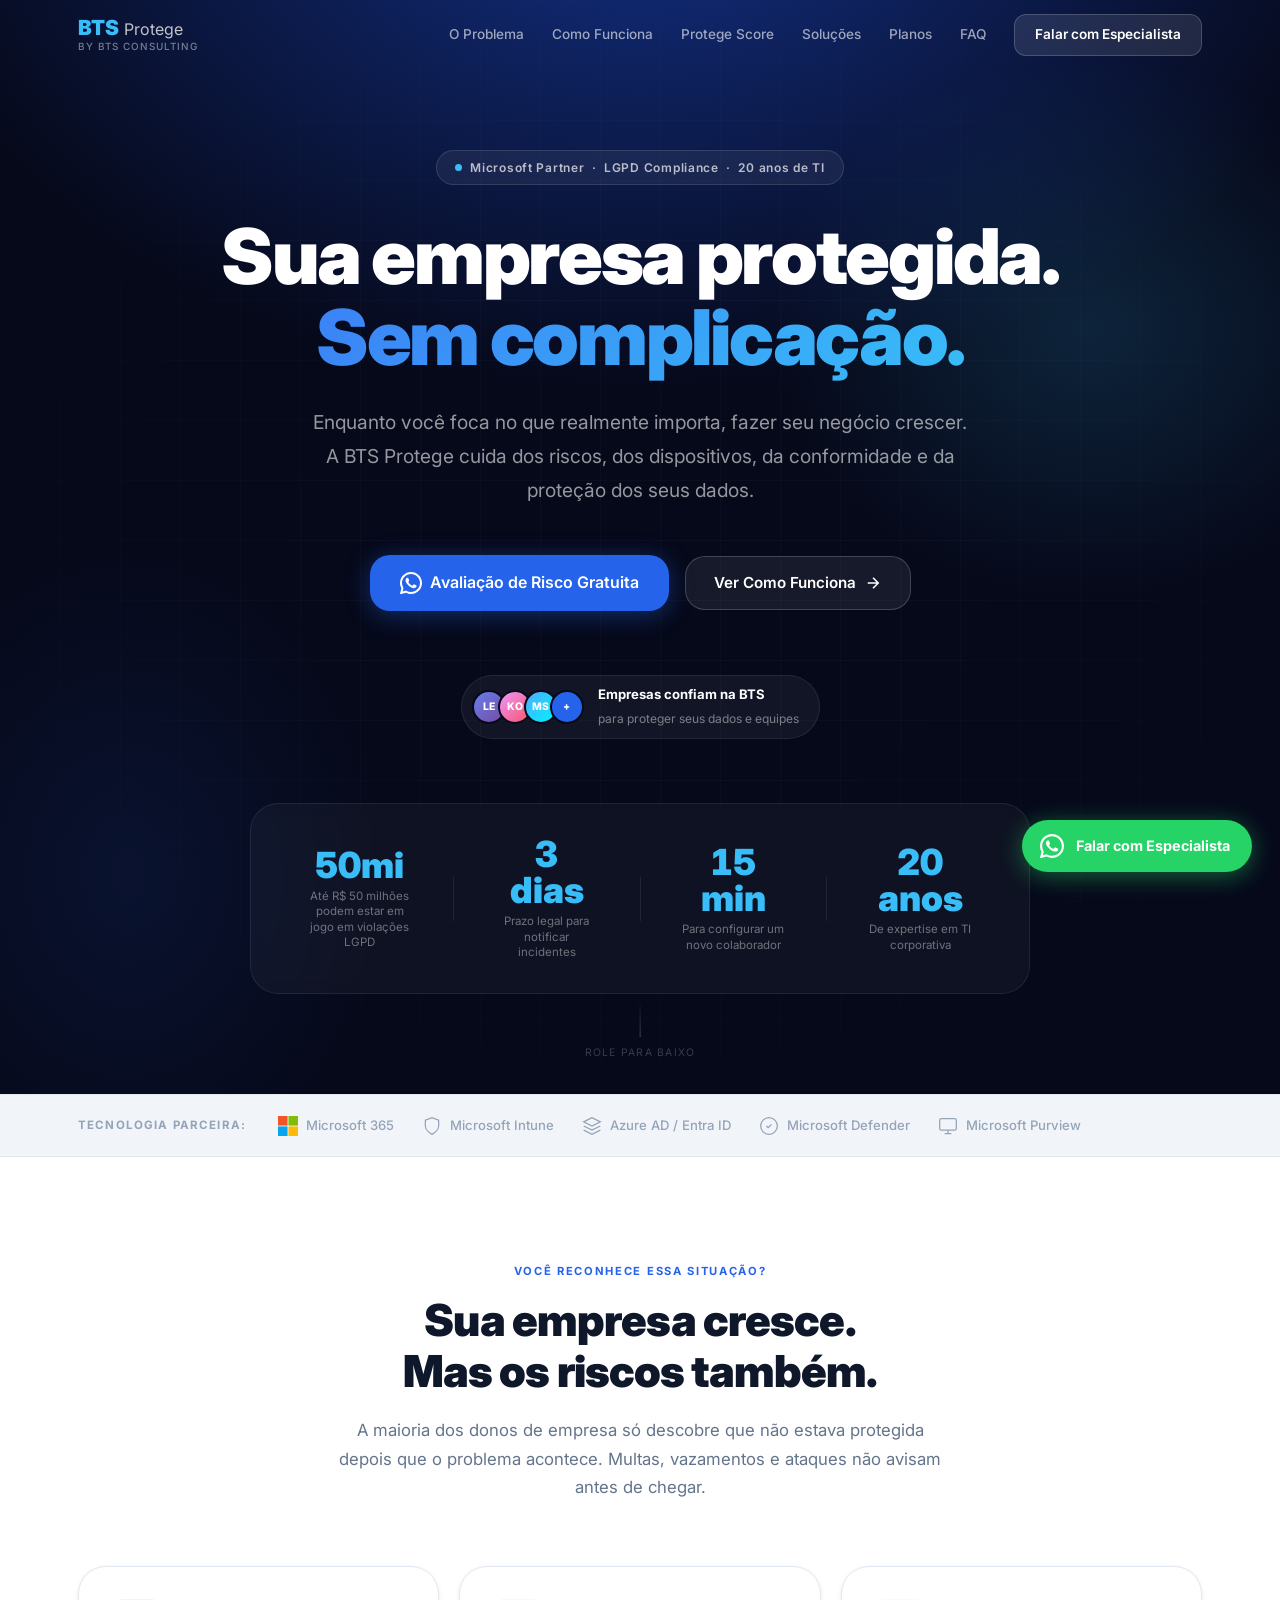
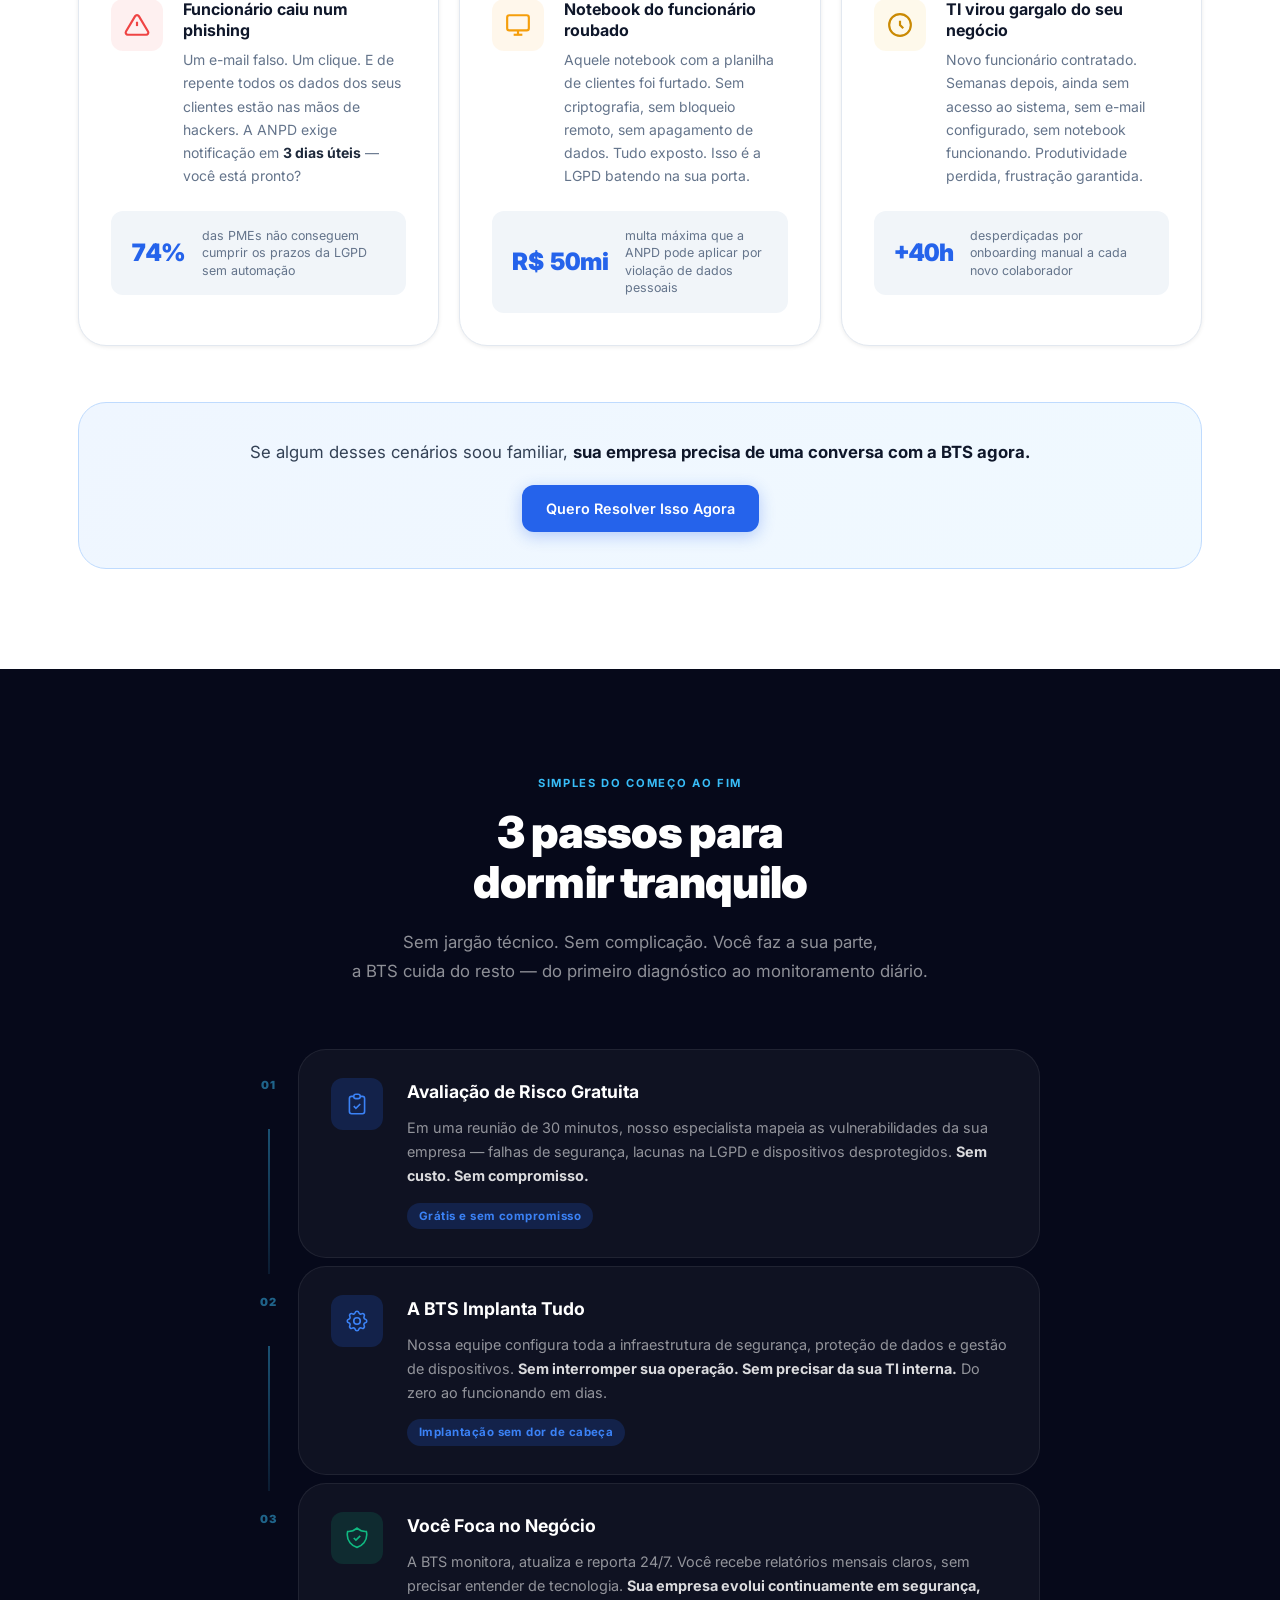
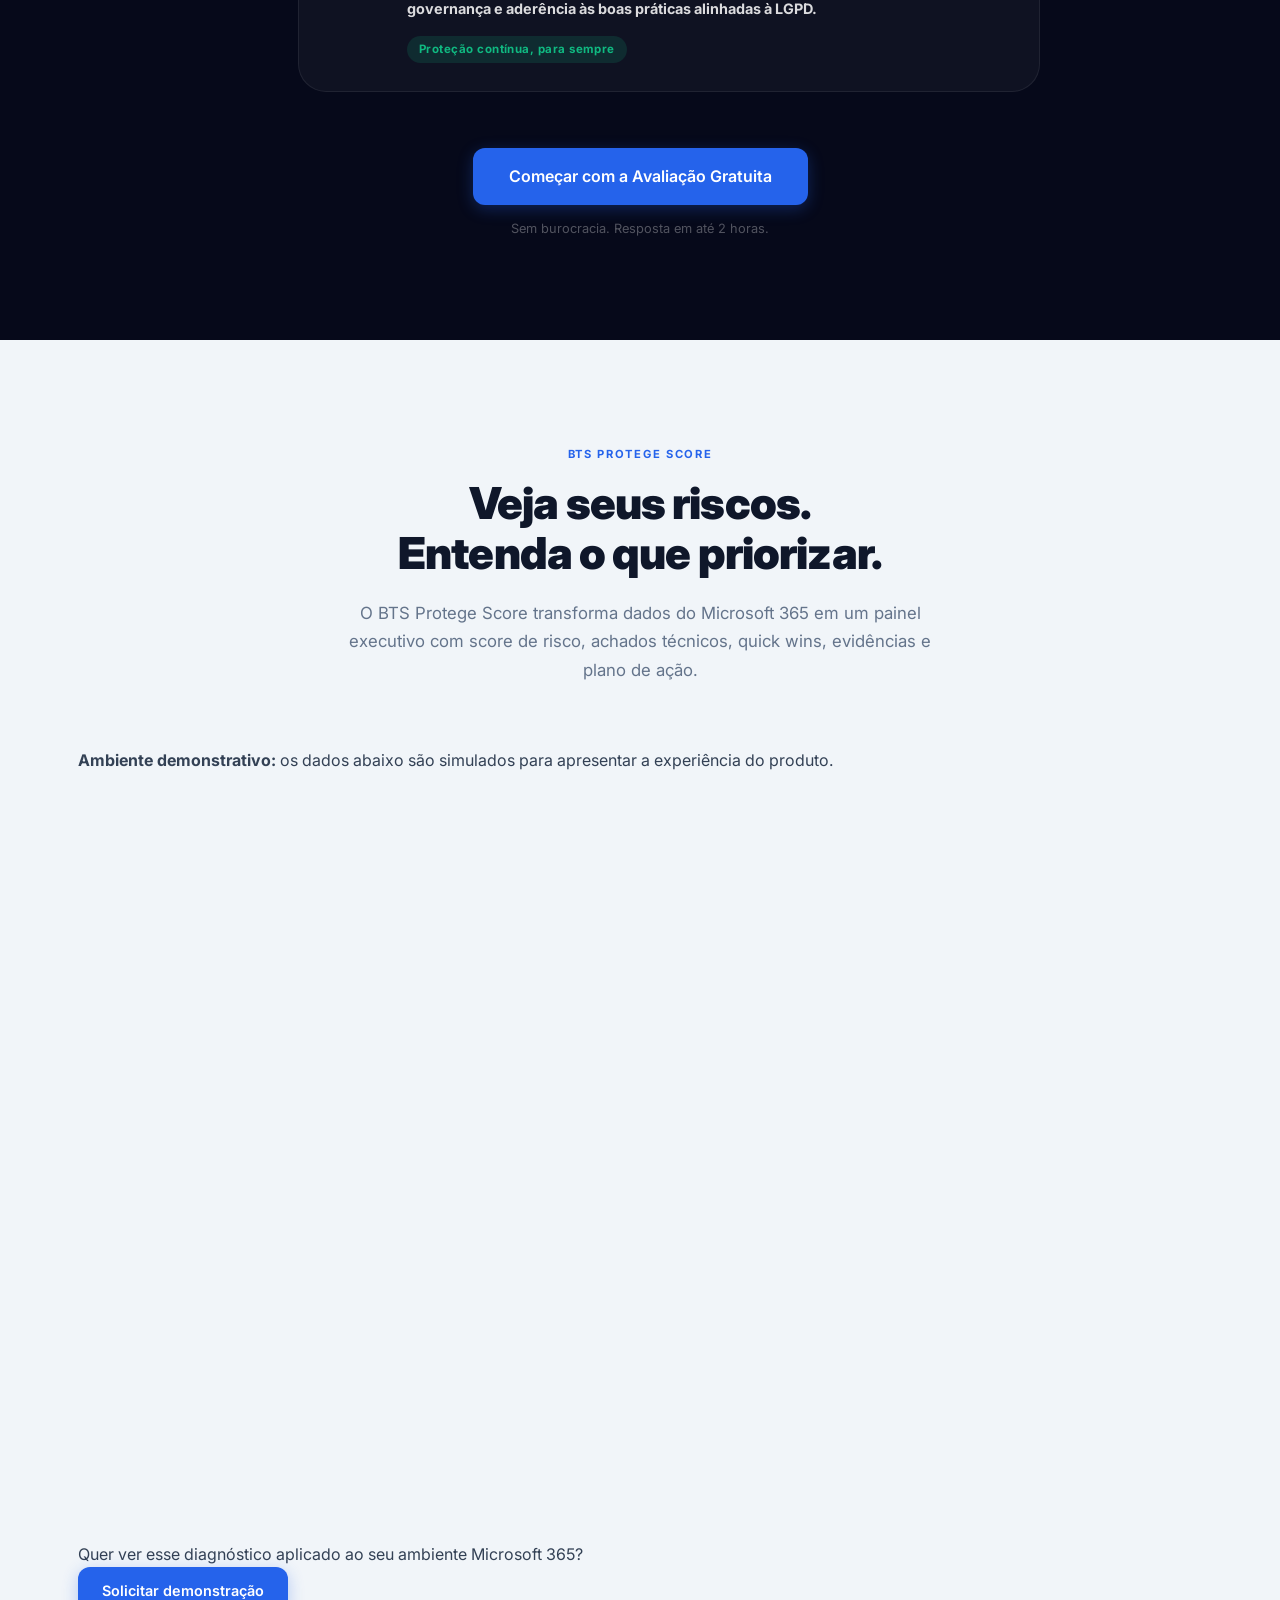
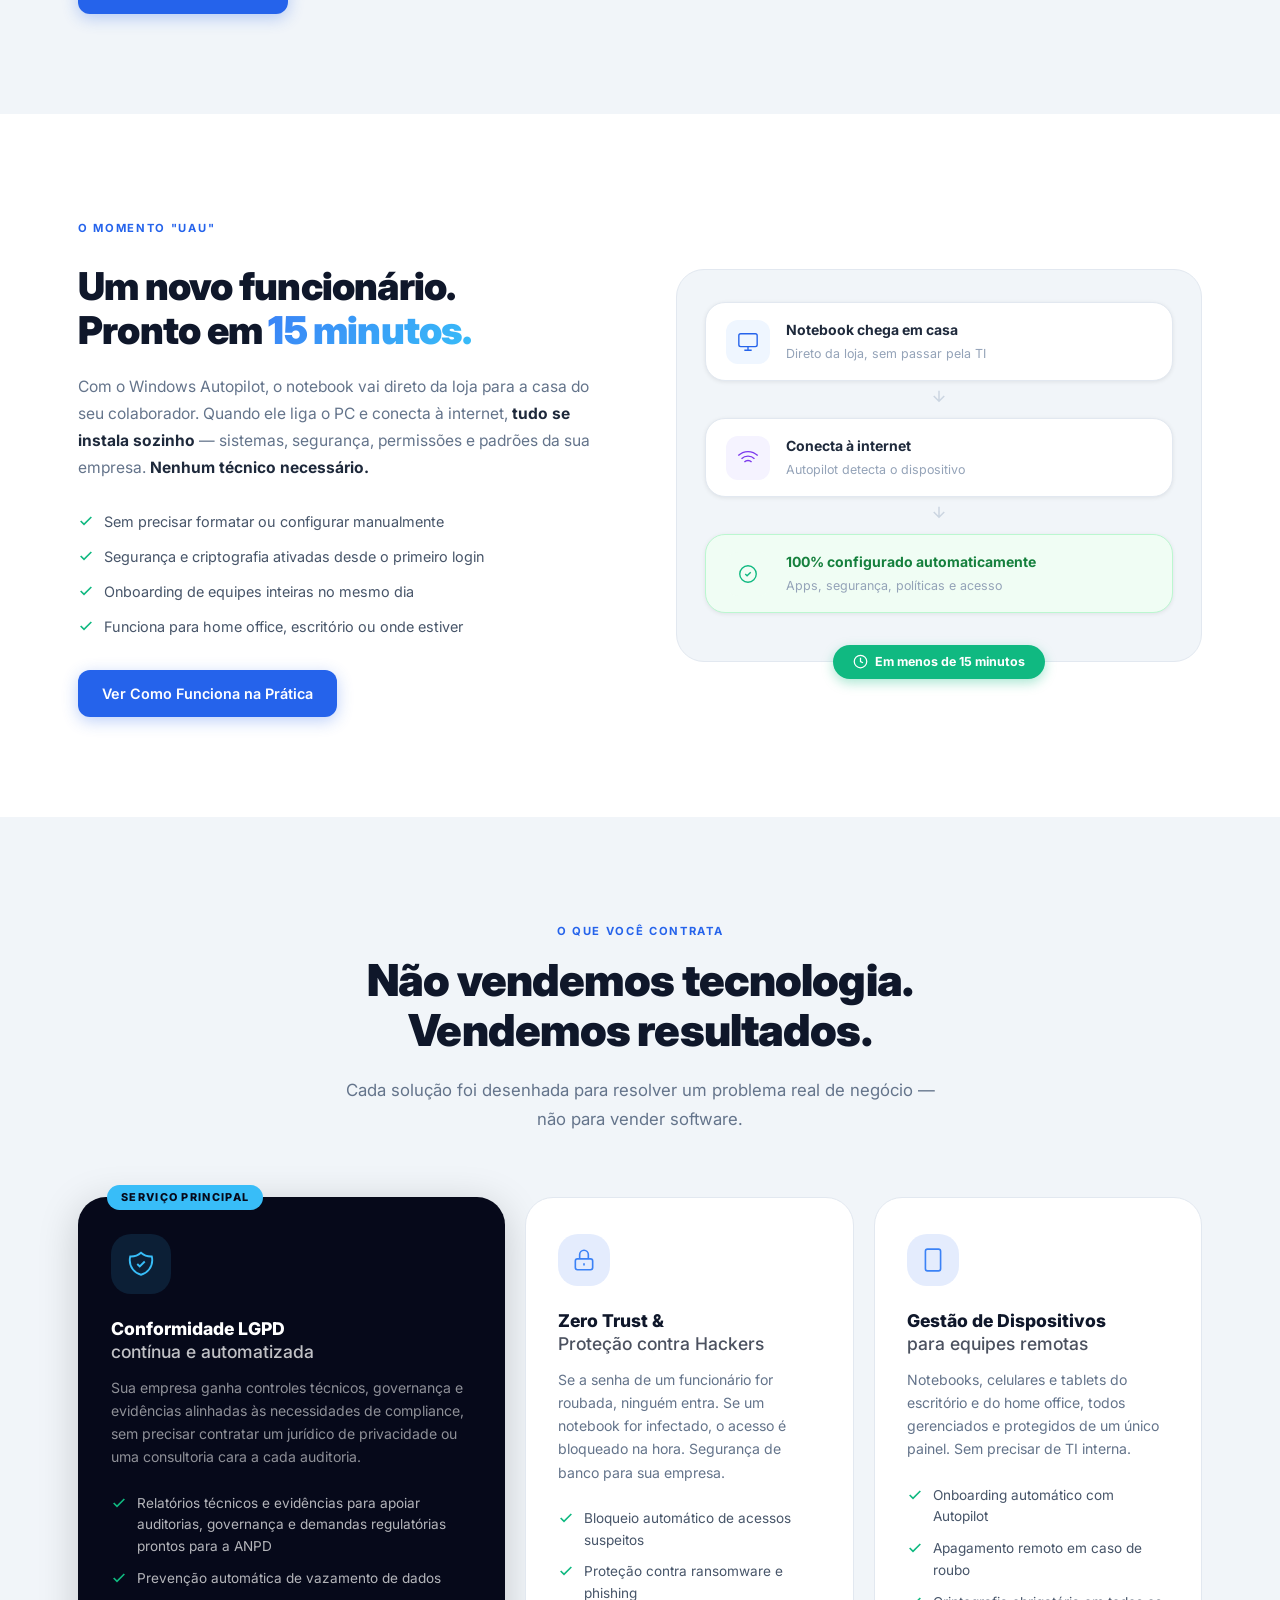
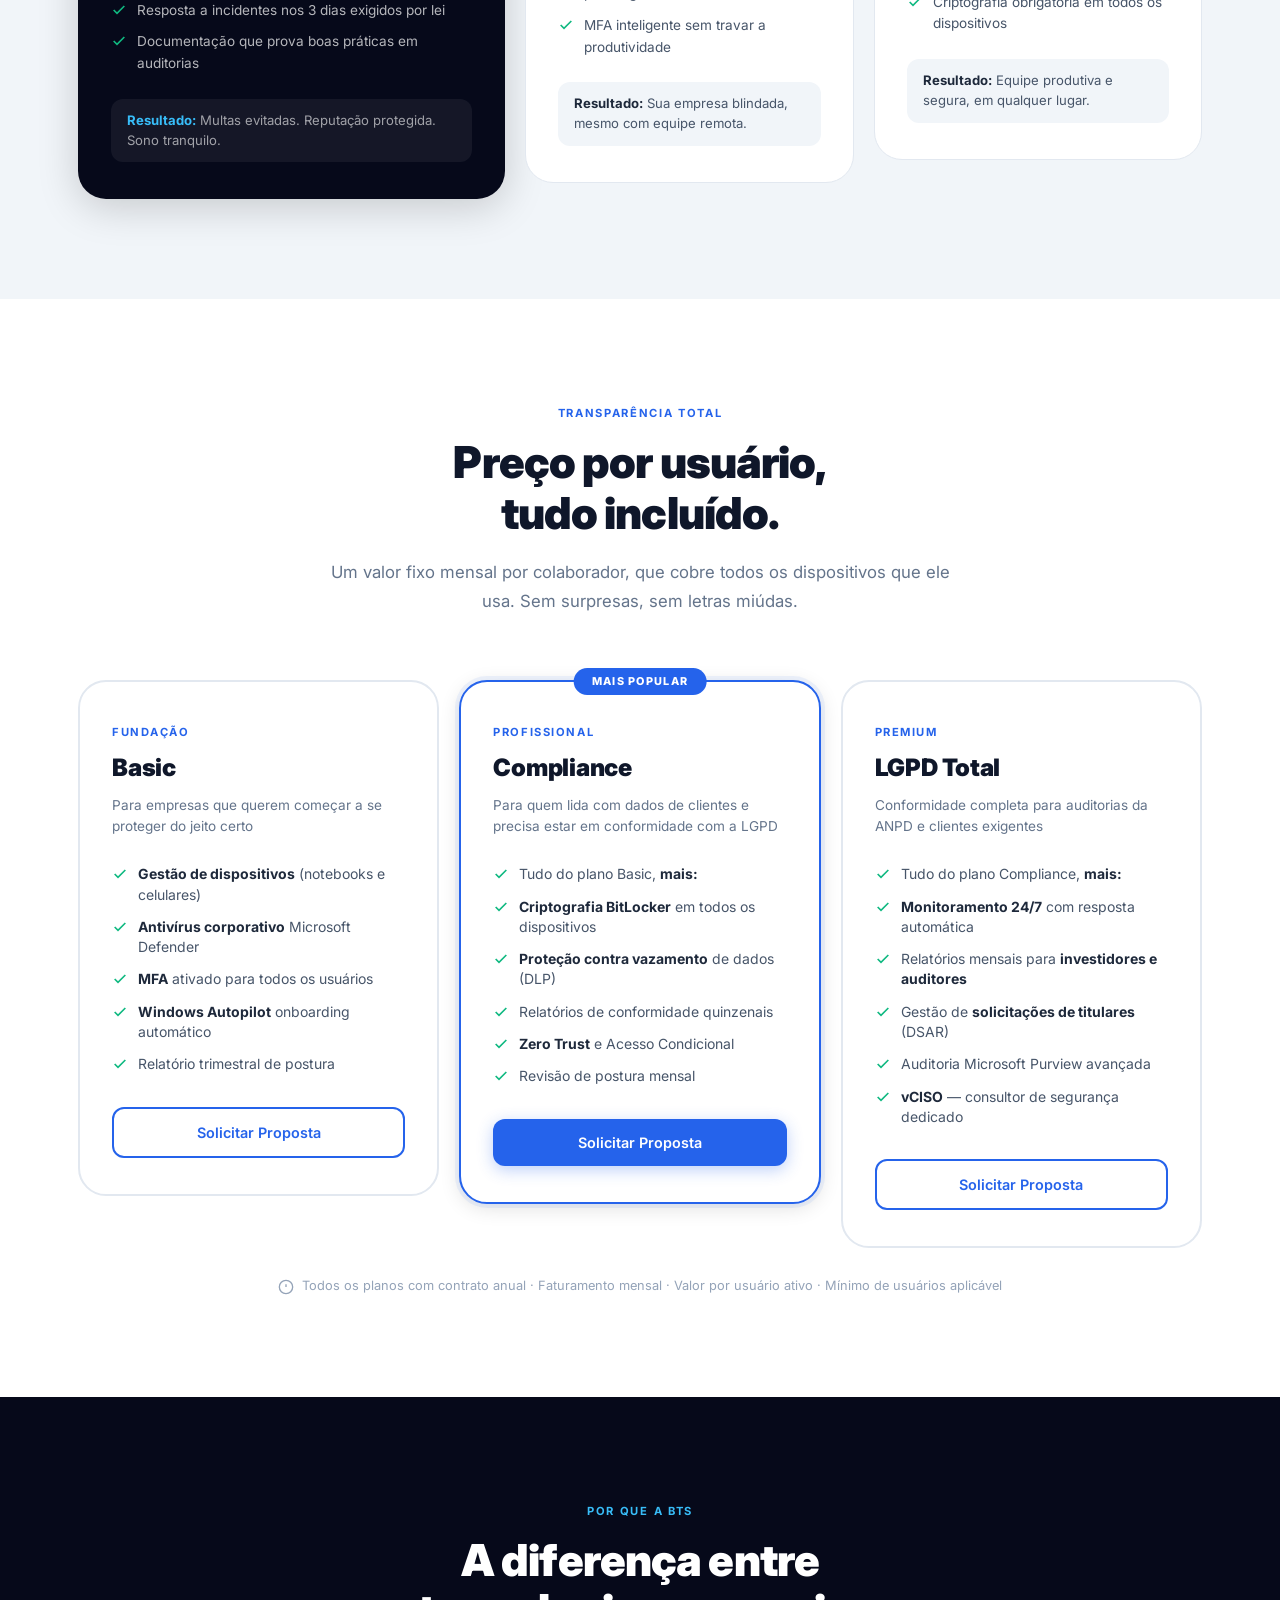
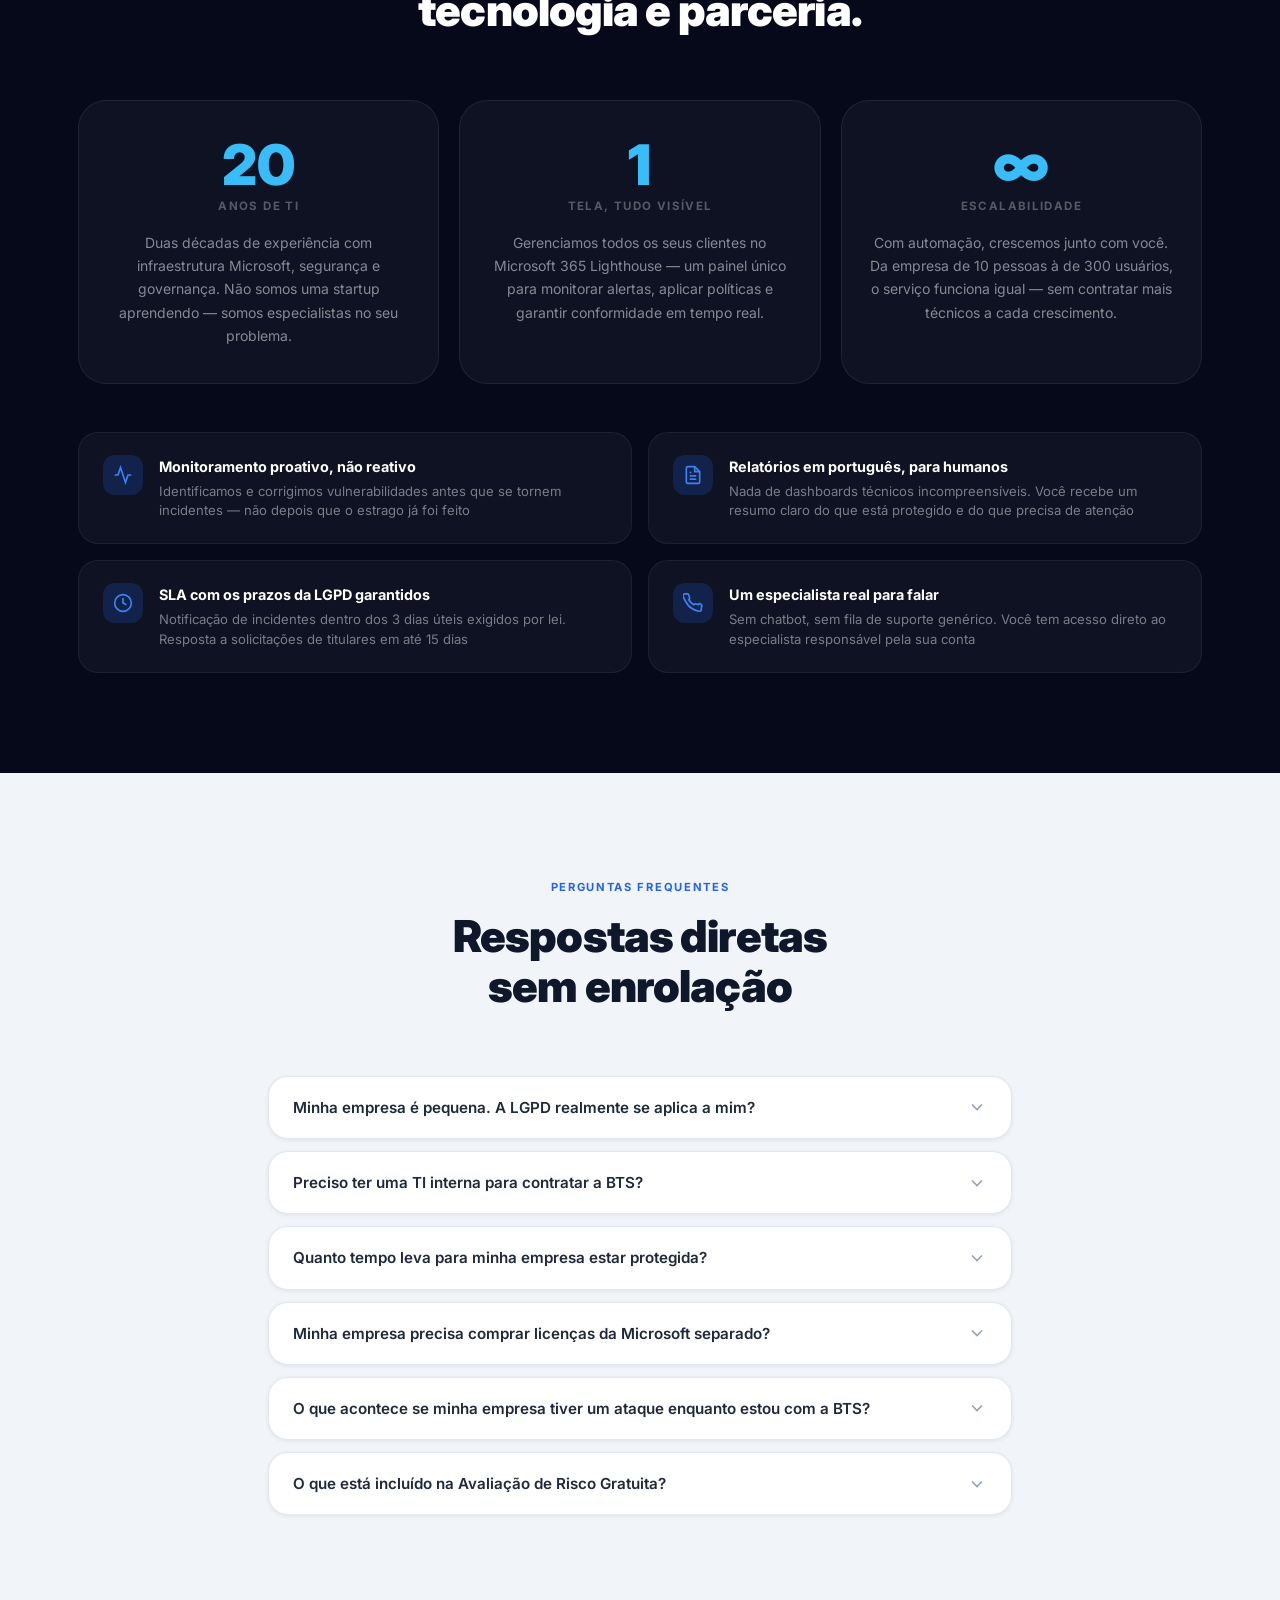
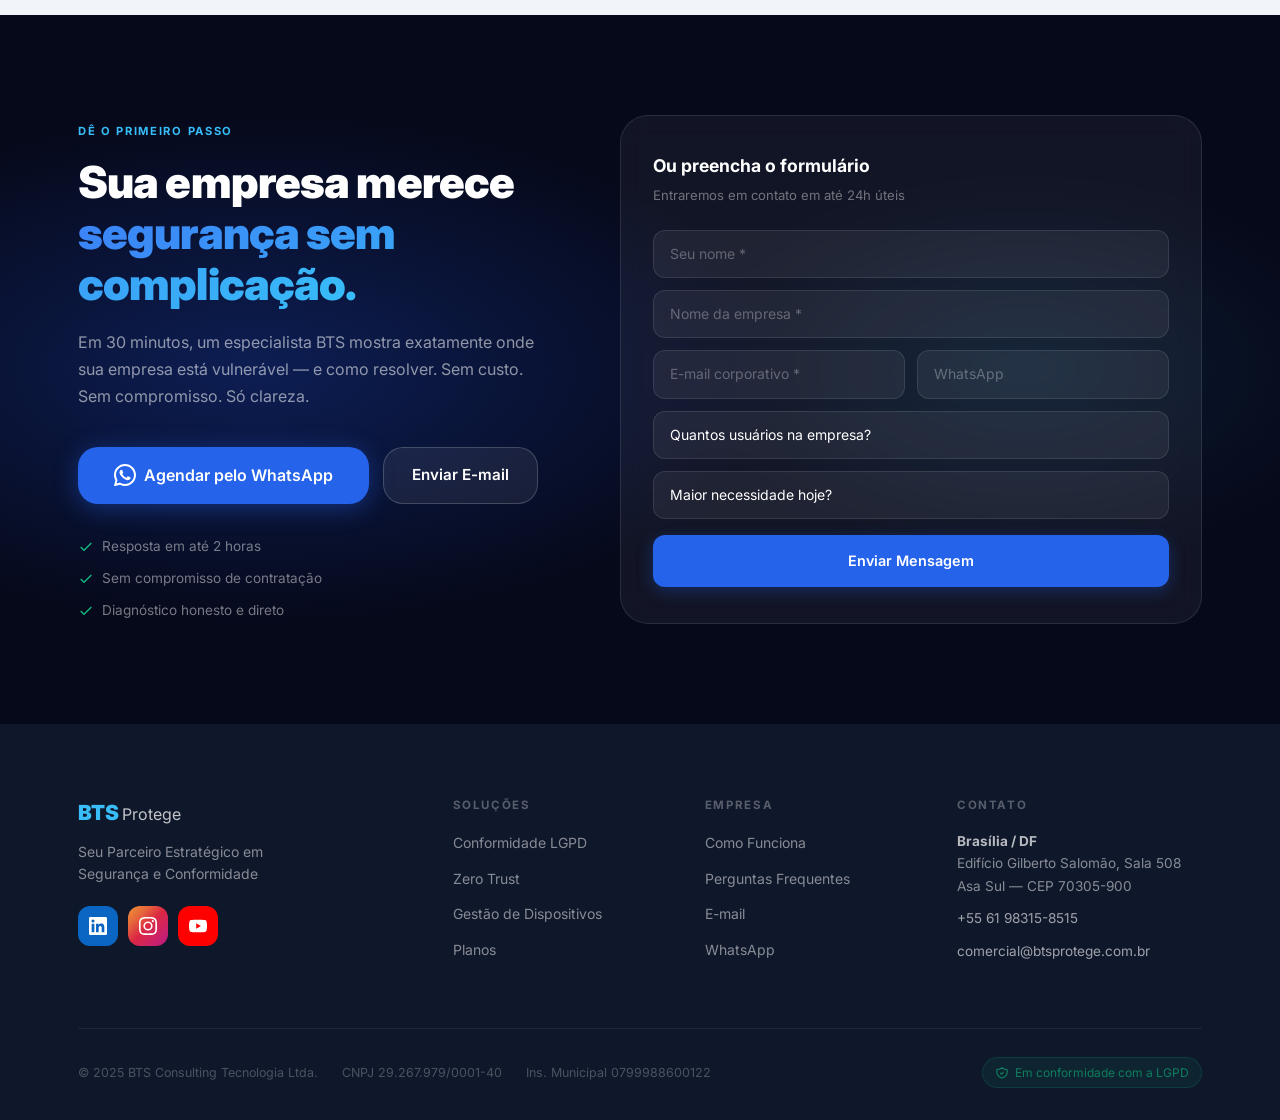
==== commit 36b7d357: "Update index.html Adição do Prototipo" ====
--- a/index.html
+++ b/index.html
@@ -38,12 +38,13 @@
 
     </a>
     <nav class="navbar__links" id="navLinks">
-      <a href="#problema">O Problema</a>
-      <a href="#como-funciona">Como Funciona</a>
-      <a href="#solucoes">Soluções</a>
-      <a href="#planos">Planos</a>
-      <a href="#faq">FAQ</a>
-    </nav>
+  <a href="#problema">O Problema</a>
+  <a href="#como-funciona">Como Funciona</a>
+  <a href="#score">Protege Score</a>
+  <a href="#solucoes">Soluções</a>
+  <a href="#planos">Planos</a>
+  <a href="#faq">FAQ</a>
+</nav>
     <div class="navbar__right">
       <a href="https://wa.me/5561983158515?text=Ol%C3%A1%2C+quero+agendar+uma+avalia%C3%A7%C3%A3o+de+risco+gratuita." target="_blank" class="btn btn--nav">
         Falar com Especialista
@@ -289,6 +290,57 @@
   </div>
 </section>
 
+  <!-- ░░ BTS PROTEGE SCORE PROTOTYPE ░░ -->
+<section class="section section--gray" id="score">
+  <div class="container">
+
+    <div class="section-header">
+      <div class="section-eyebrow reveal">BTS Protege Score</div>
+
+      <h2 class="section-title reveal">
+        Veja seus riscos.<br />
+        Entenda o que priorizar.
+      </h2>
+
+      <p class="section-desc reveal">
+        O BTS Protege Score transforma dados do Microsoft 365 em um painel executivo
+        com score de risco, achados técnicos, quick wins, evidências e plano de ação.
+      </p>
+    </div>
+
+    <div class="prototype-notice reveal">
+      <strong>Ambiente demonstrativo:</strong>
+      os dados abaixo são simulados para apresentar a experiência do produto.
+    </div>
+
+    <div class="prototype-frame reveal">
+      <iframe
+        src="https://claude.site/public/artifacts/148df67f-fc26-4ac6-8f62-825761617035/embed"
+        title="BTS Protege Score — Protótipo"
+        width="100%"
+        height="760"
+        frameborder="0"
+        allow="clipboard-write"
+        allowfullscreen>
+      </iframe>
+    </div>
+
+    <div class="prototype-cta reveal">
+      <p>
+        Quer ver esse diagnóstico aplicado ao seu ambiente Microsoft 365?
+      </p>
+
+      <a
+        href="https://wa.me/5561983158515?text=Ol%C3%A1%2C+quero+ver+uma+demonstra%C3%A7%C3%A3o+do+BTS+Protege+Score."
+        target="_blank"
+        class="btn btn--primary">
+        Solicitar demonstração
+      </a>
+    </div>
+
+  </div>
+</section>
+  
 <!-- ░░ SOLUÇÃO SPOTLIGHT: AUTOPILOT ░░ -->
 <section class="section spotlight">
   <div class="container">
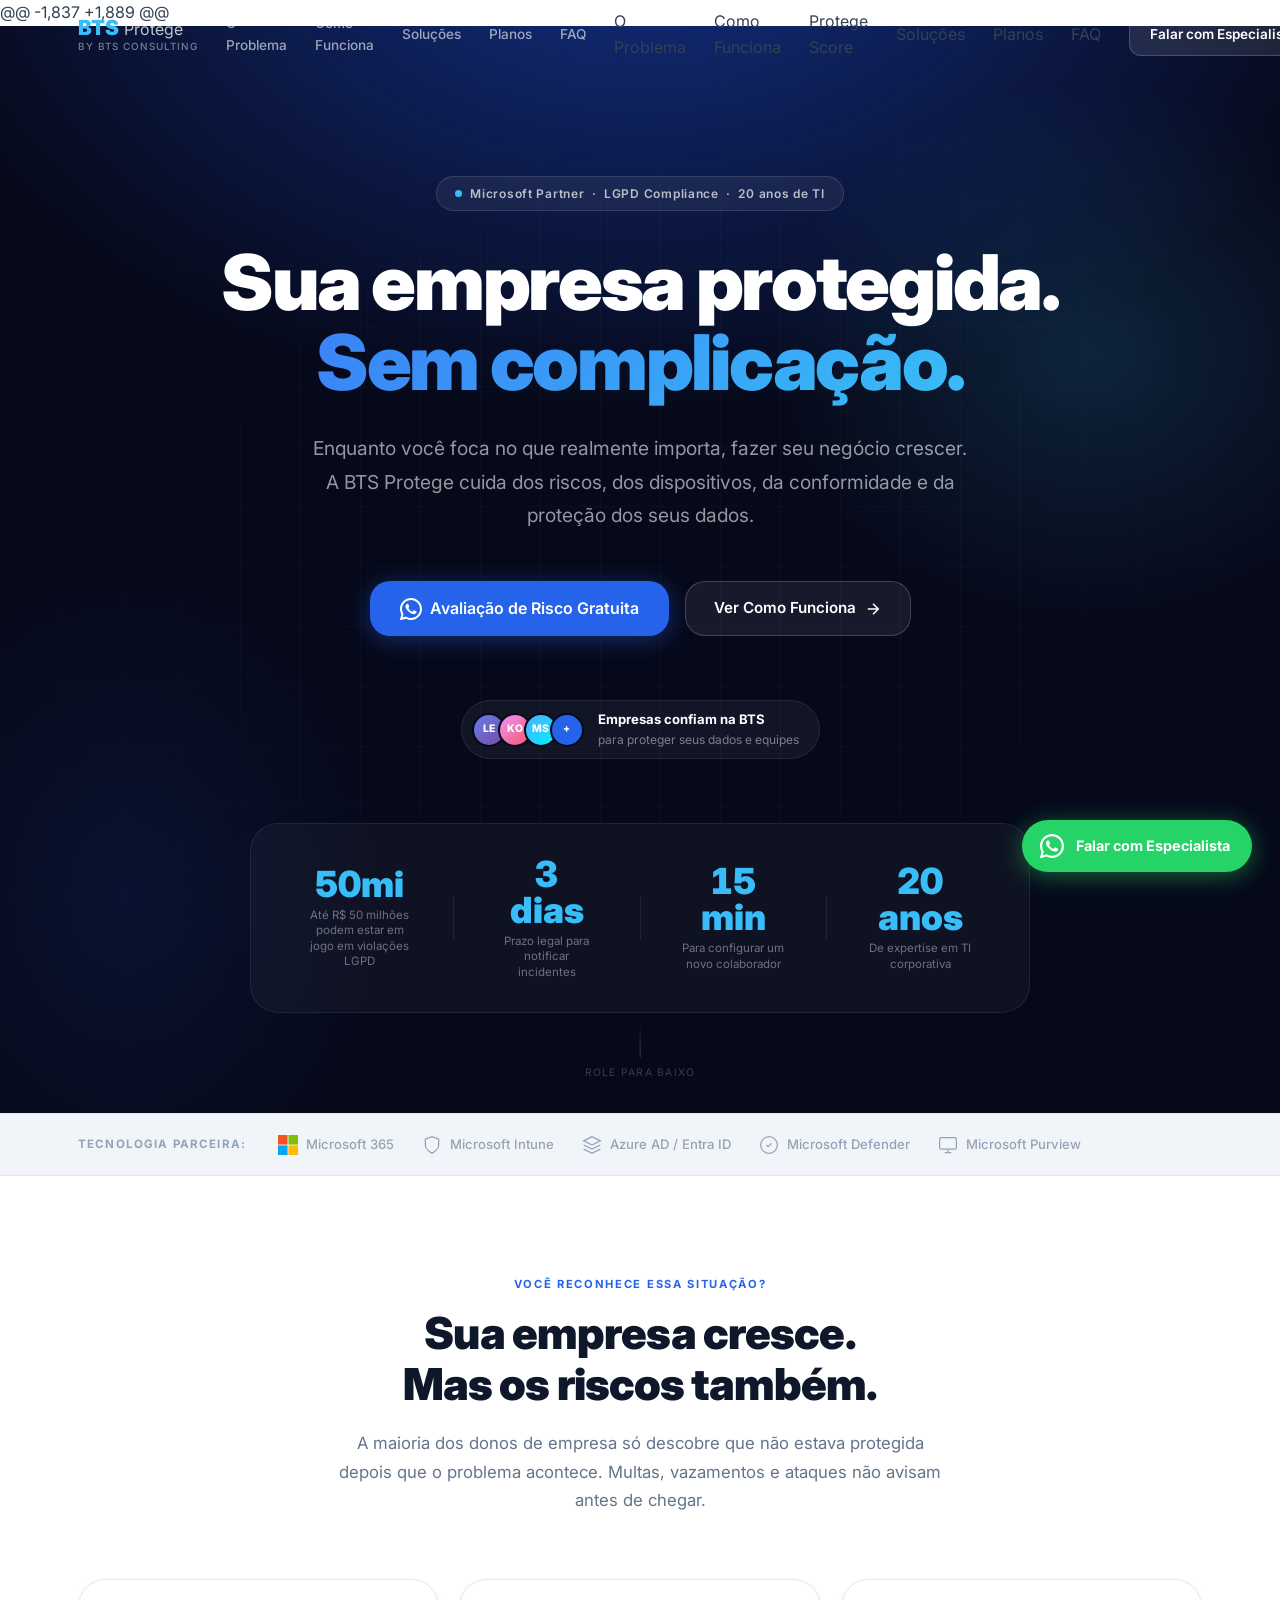
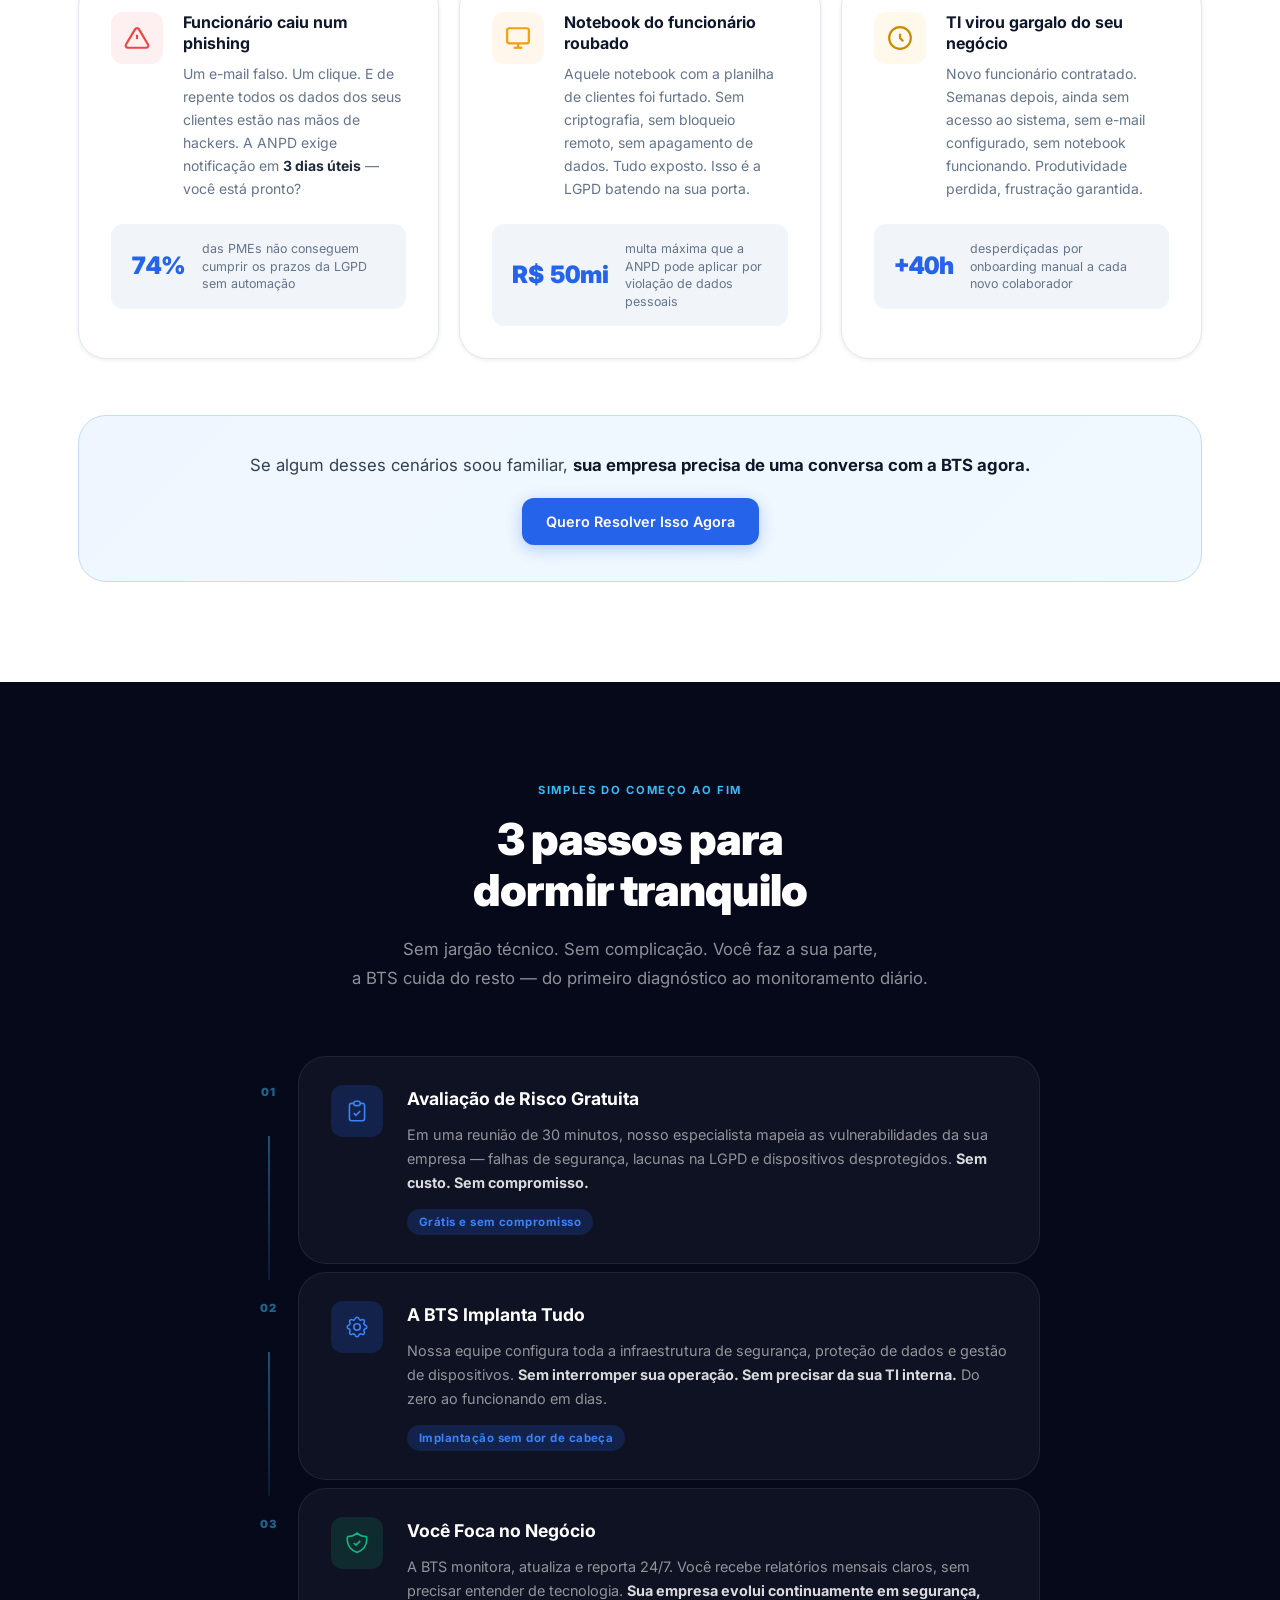
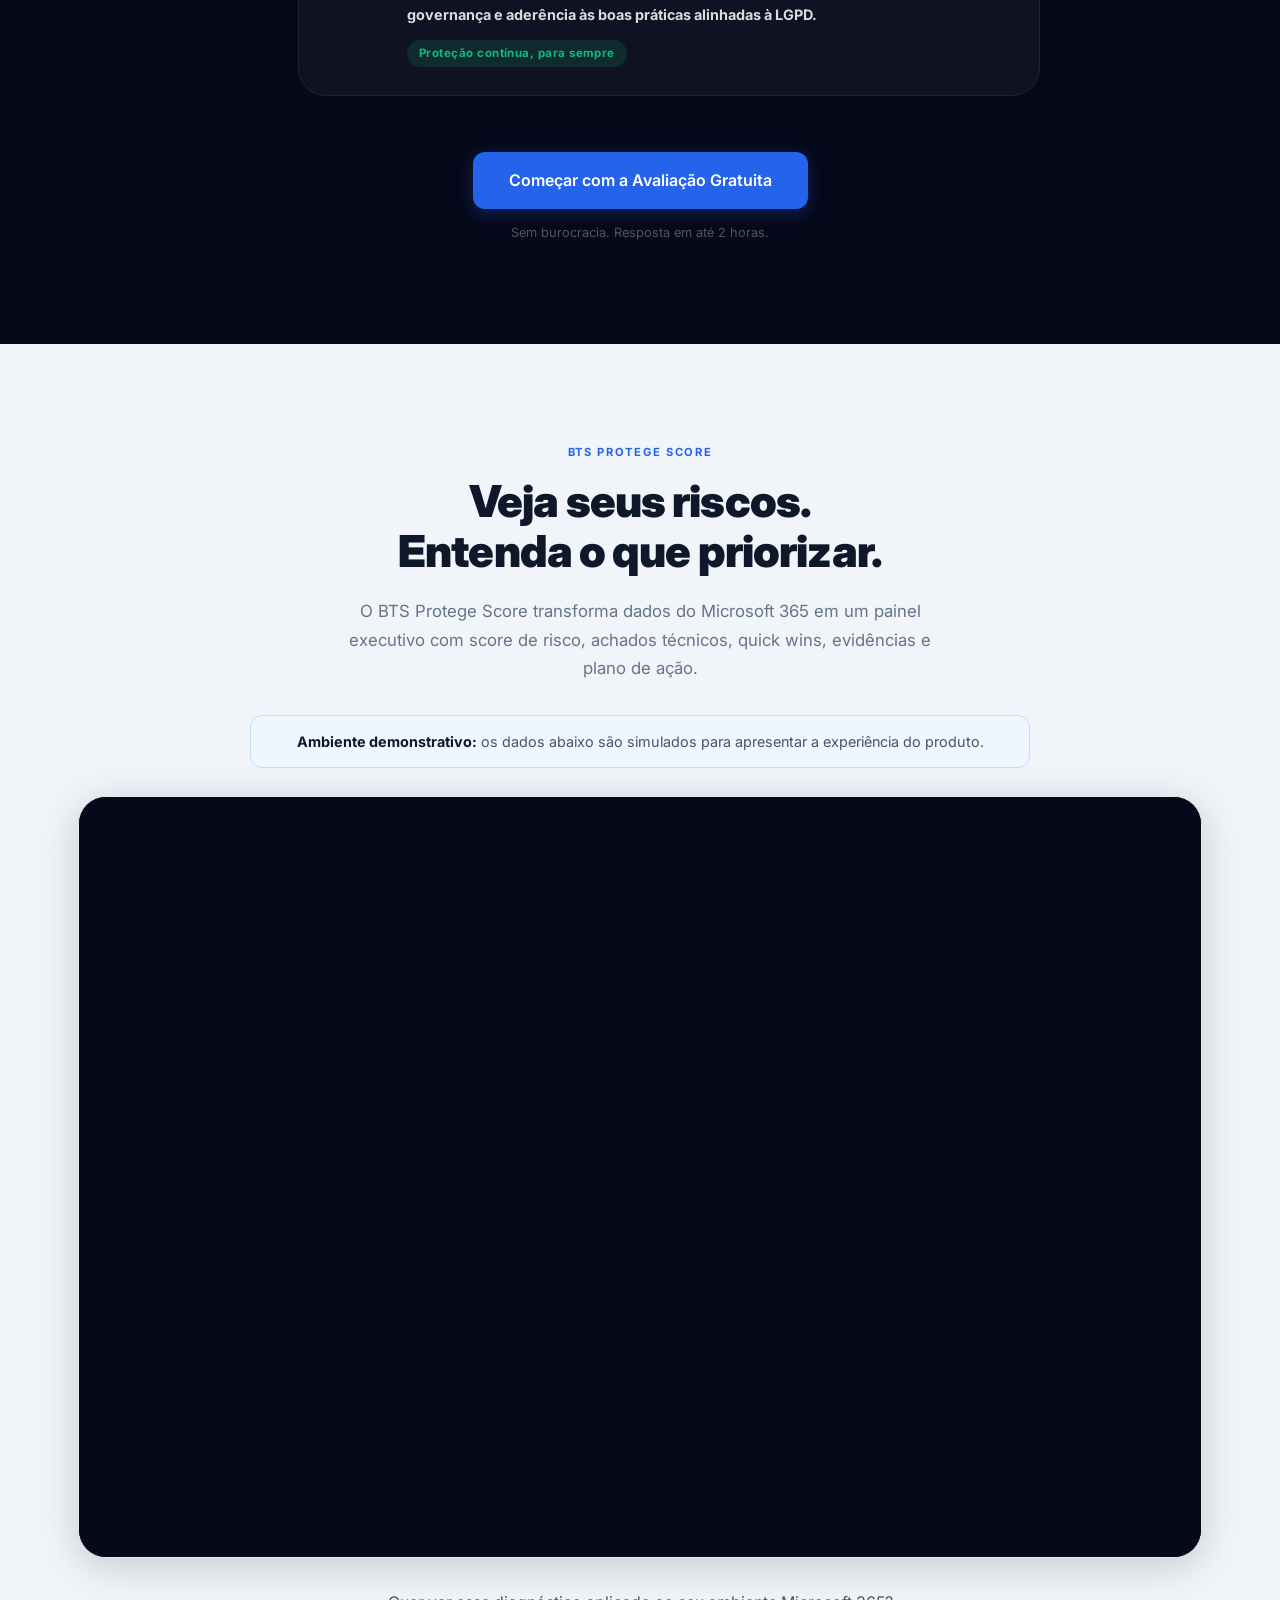
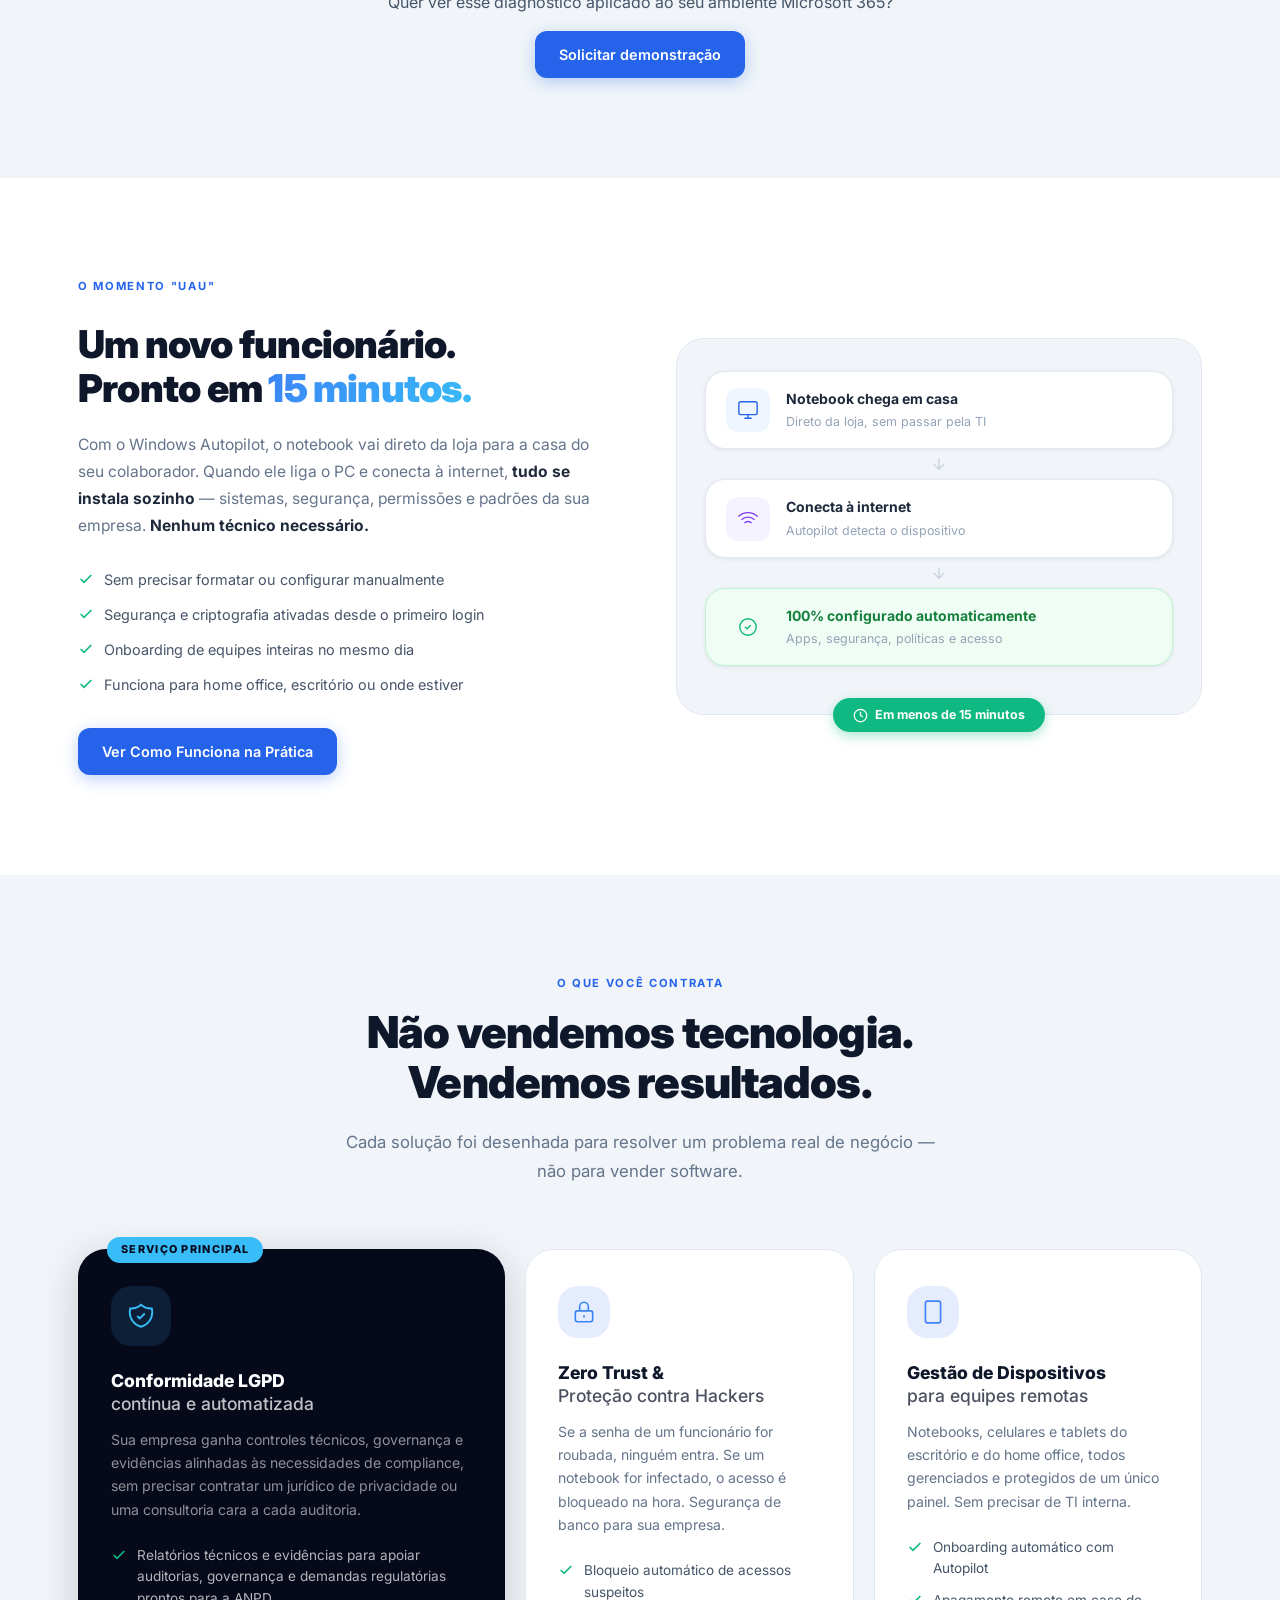
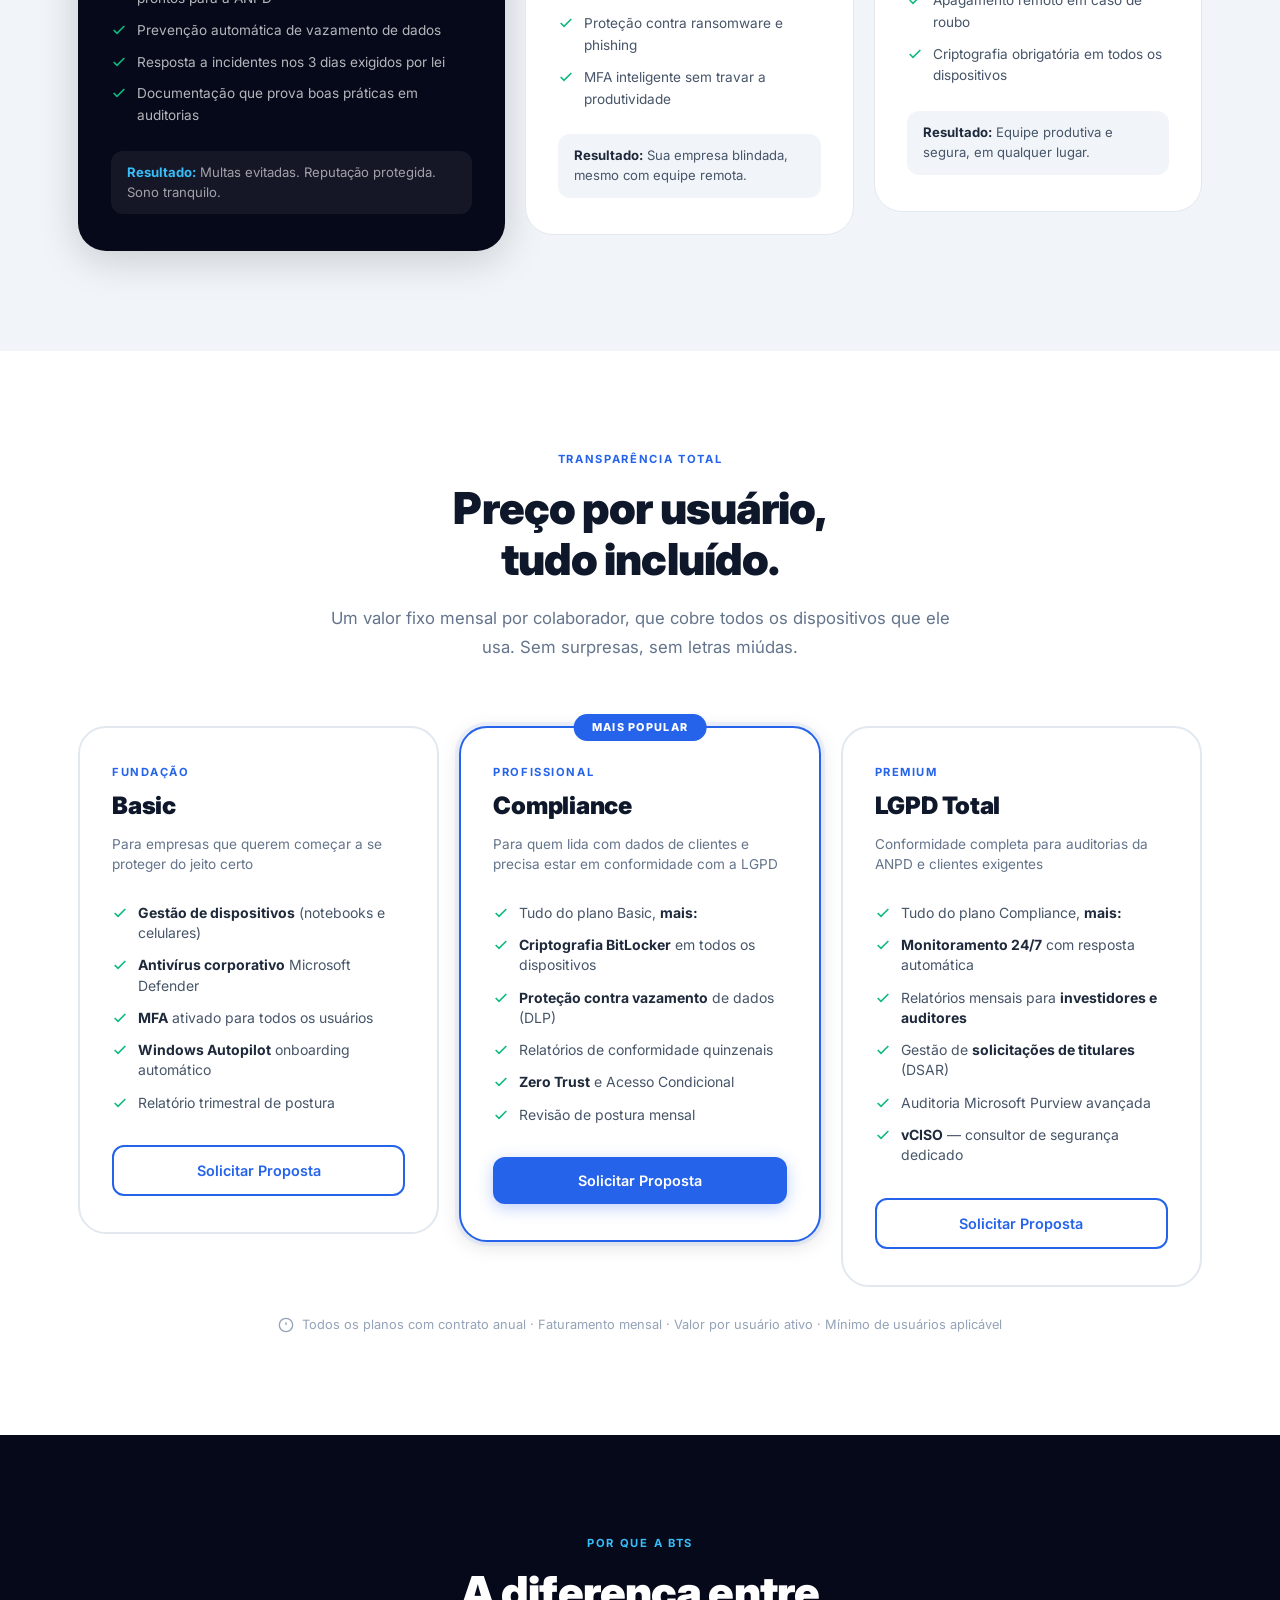
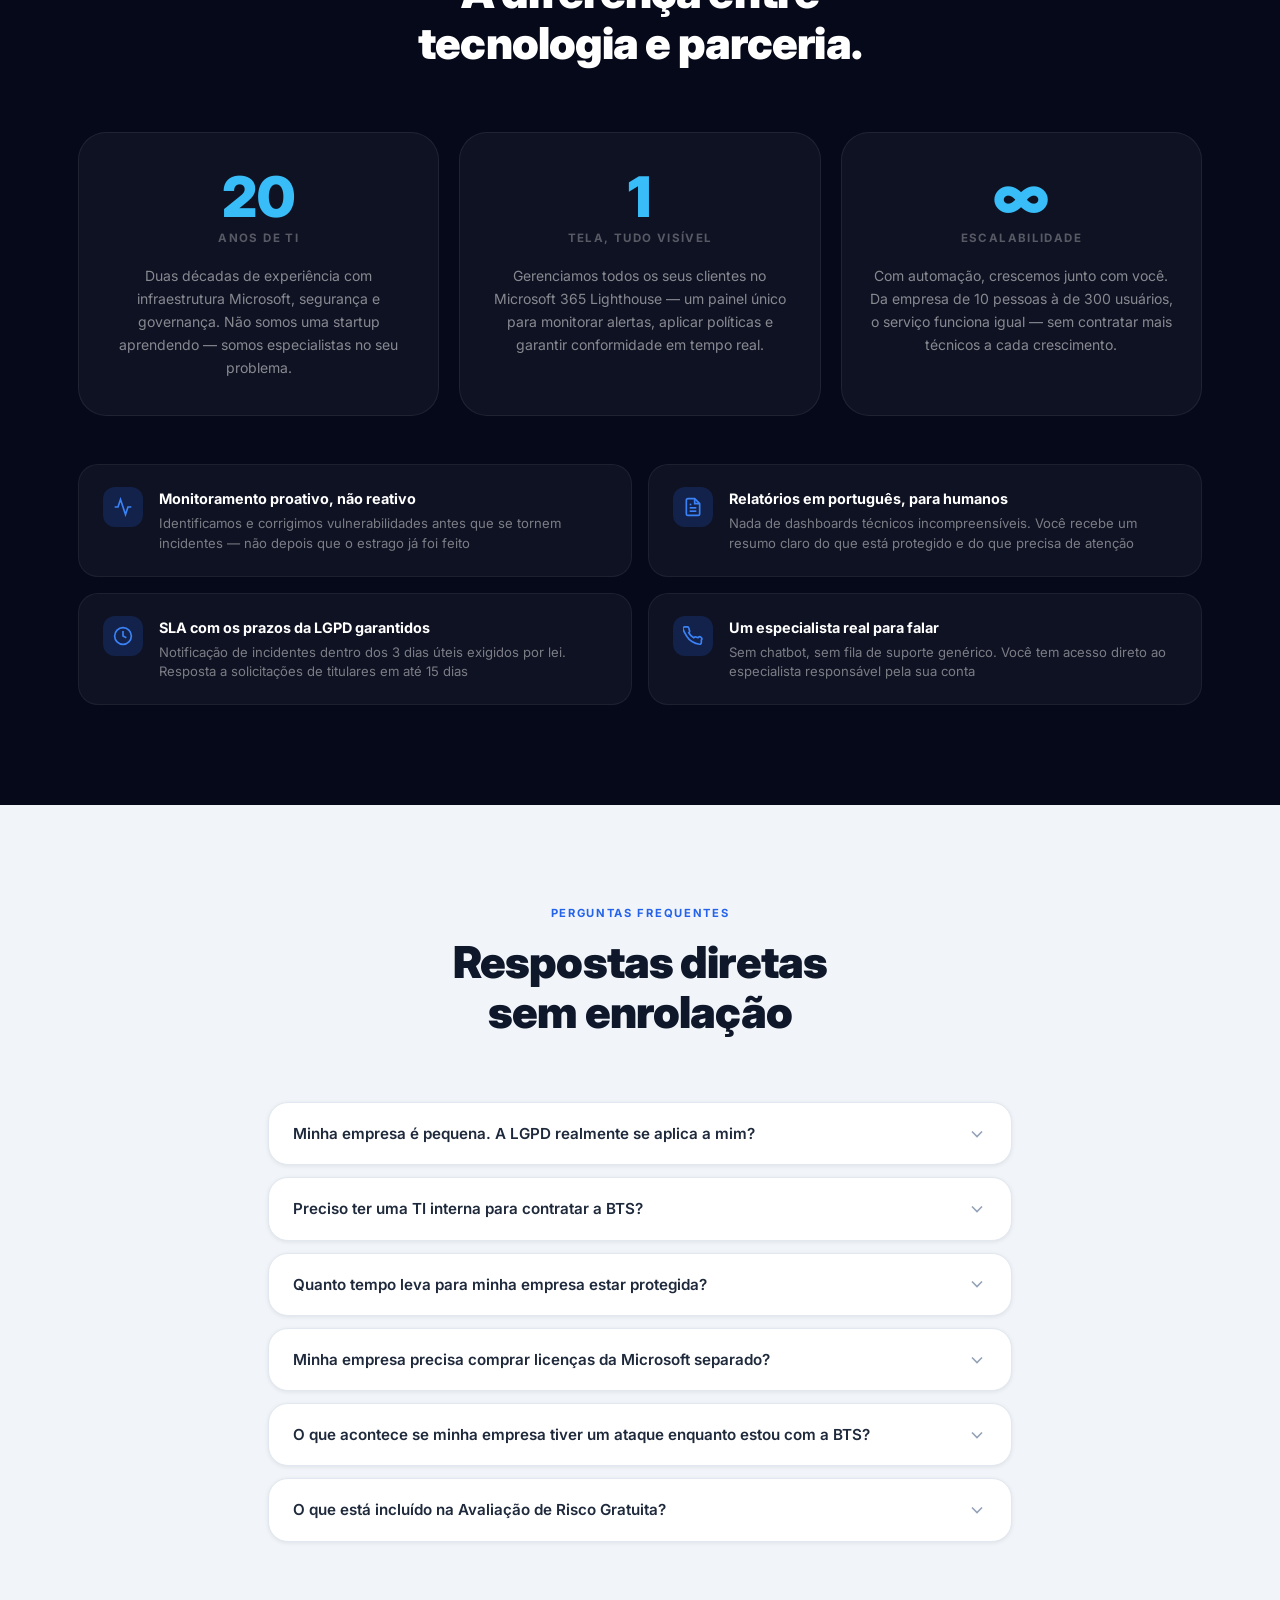
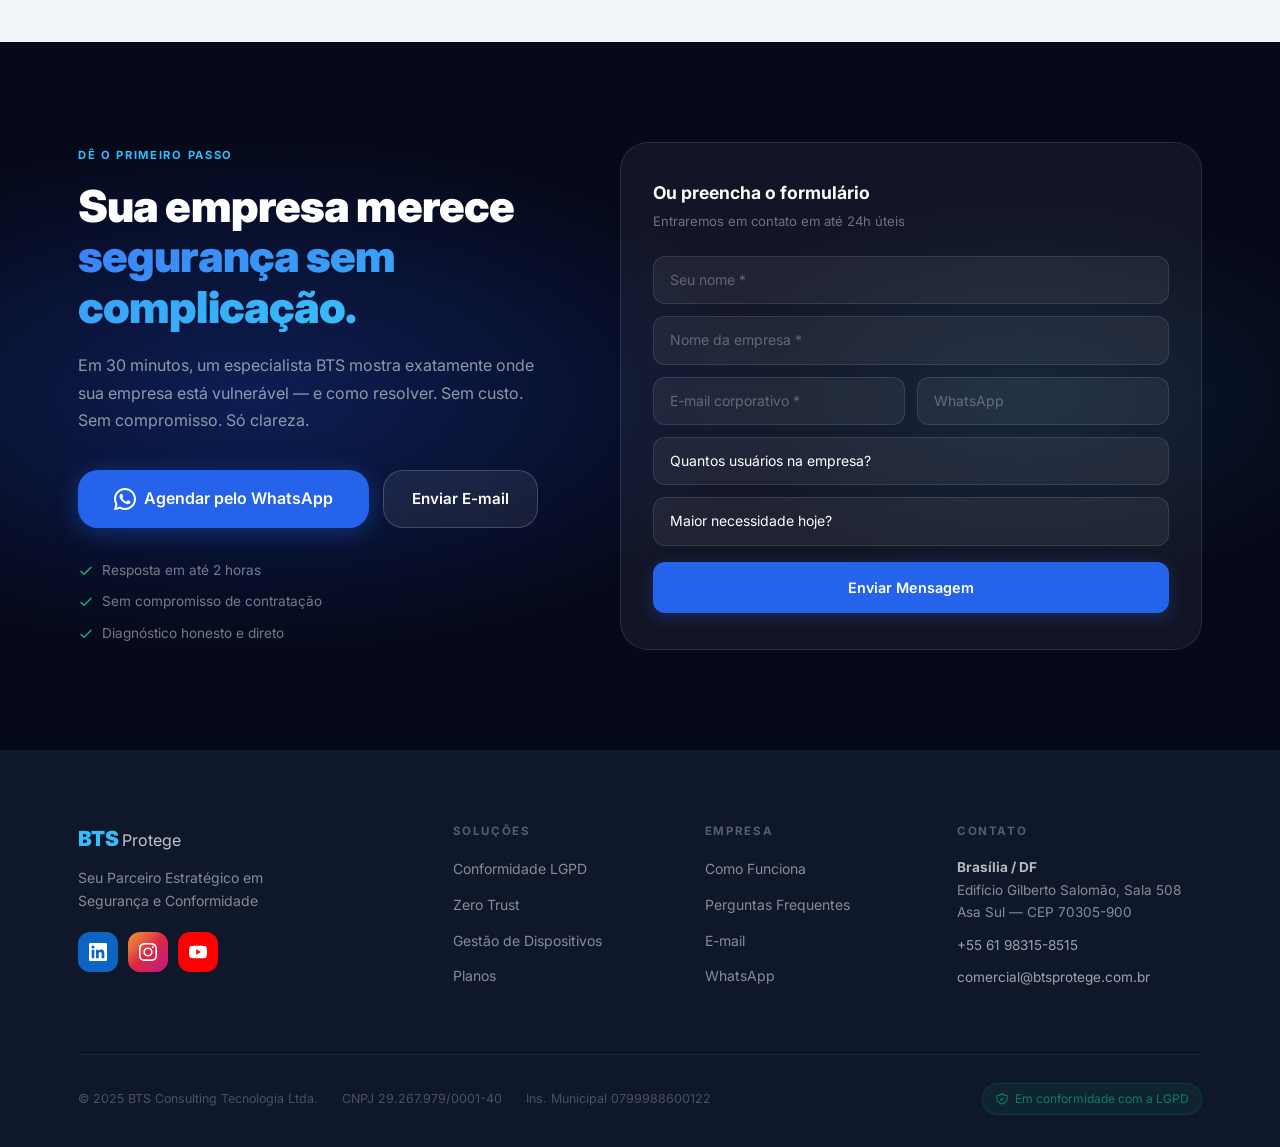
==== commit 6ba2ecec: "Update index.html" ====
--- a/index.html
+++ b/index.html
@@ -1,3 +1,4 @@
+@@ -1,837 +1,889 @@
 <!DOCTYPE html>
 <html lang="pt-BR">
 <head>
@@ -38,6 +39,12 @@
 
     </a>
     <nav class="navbar__links" id="navLinks">
+      <a href="#problema">O Problema</a>
+      <a href="#como-funciona">Como Funciona</a>
+      <a href="#solucoes">Soluções</a>
+      <a href="#planos">Planos</a>
+      <a href="#faq">FAQ</a>
+    </nav>
   <a href="#problema">O Problema</a>
   <a href="#como-funciona">Como Funciona</a>
   <a href="#score">Protege Score</a>
--- a/css/styles.css
+++ b/css/styles.css
@@ -1489,3 +1489,60 @@
   .pain-cta { padding: 24px 20px; }
   .contact-card { padding: 28px 20px; }
 }
+/* ══════════════════════════════════════════
+   BTS PROTEGE SCORE PROTOTYPE
+══════════════════════════════════════════ */
+
+.prototype-notice {
+  max-width: 780px;
+  margin: -32px auto 28px;
+  padding: 14px 18px;
+  border-radius: var(--r-md);
+  background: #eff6ff;
+  border: 1px solid #bfdbfe;
+  color: var(--gray-600);
+  font-size: .9rem;
+  text-align: center;
+}
+
+.prototype-notice strong {
+  color: var(--gray-900);
+}
+
+.prototype-frame {
+  background: var(--ink);
+  border: 1px solid var(--gray-100);
+  border-radius: var(--r-xl);
+  overflow: hidden;
+  box-shadow: var(--shadow-lg);
+}
+
+.prototype-frame iframe {
+  display: block;
+  width: 100%;
+  min-height: 760px;
+  border: 0;
+  background: var(--ink);
+}
+
+.prototype-cta {
+  margin-top: 32px;
+  text-align: center;
+}
+
+.prototype-cta p {
+  margin-bottom: 16px;
+  color: var(--gray-600);
+  font-size: 1rem;
+}
+
+@media (max-width: 768px) {
+  .prototype-frame iframe {
+    min-height: 720px;
+  }
+
+  .prototype-notice {
+    margin-top: -24px;
+    font-size: .82rem;
+  }
+}
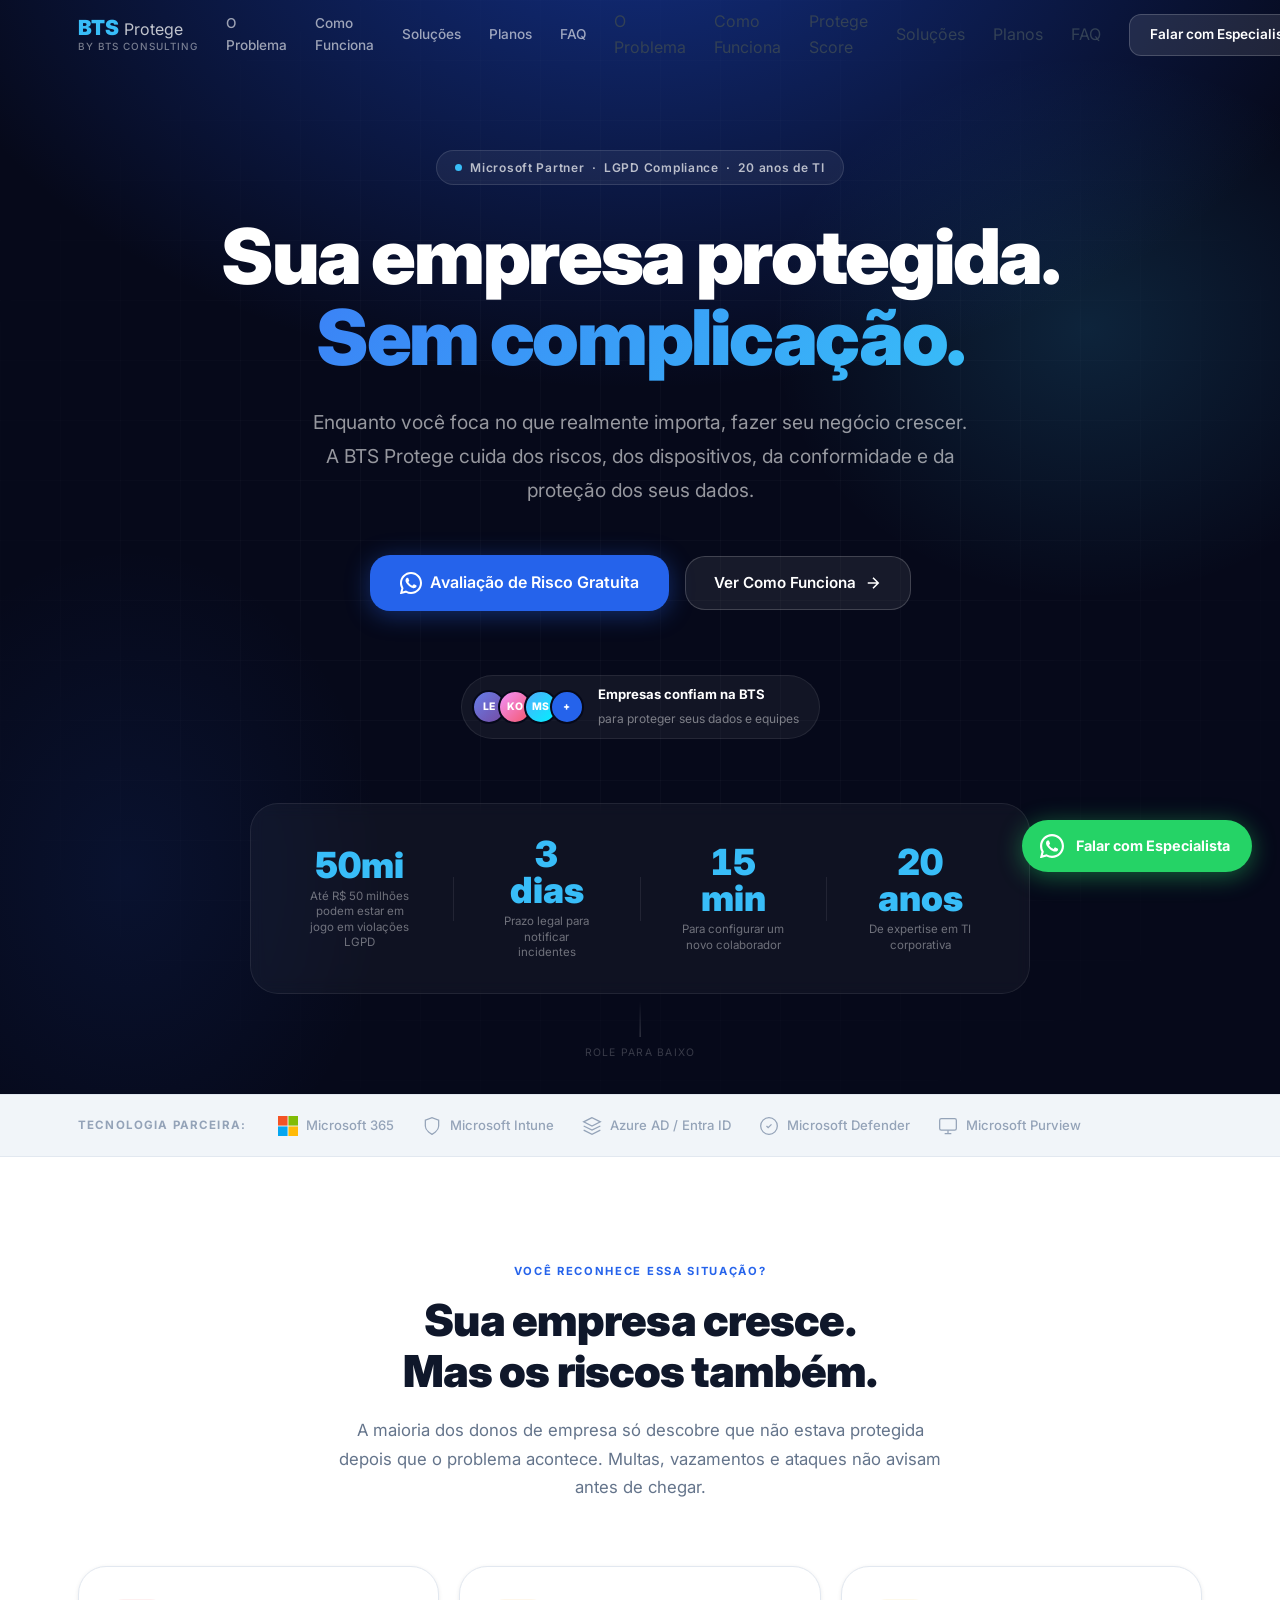
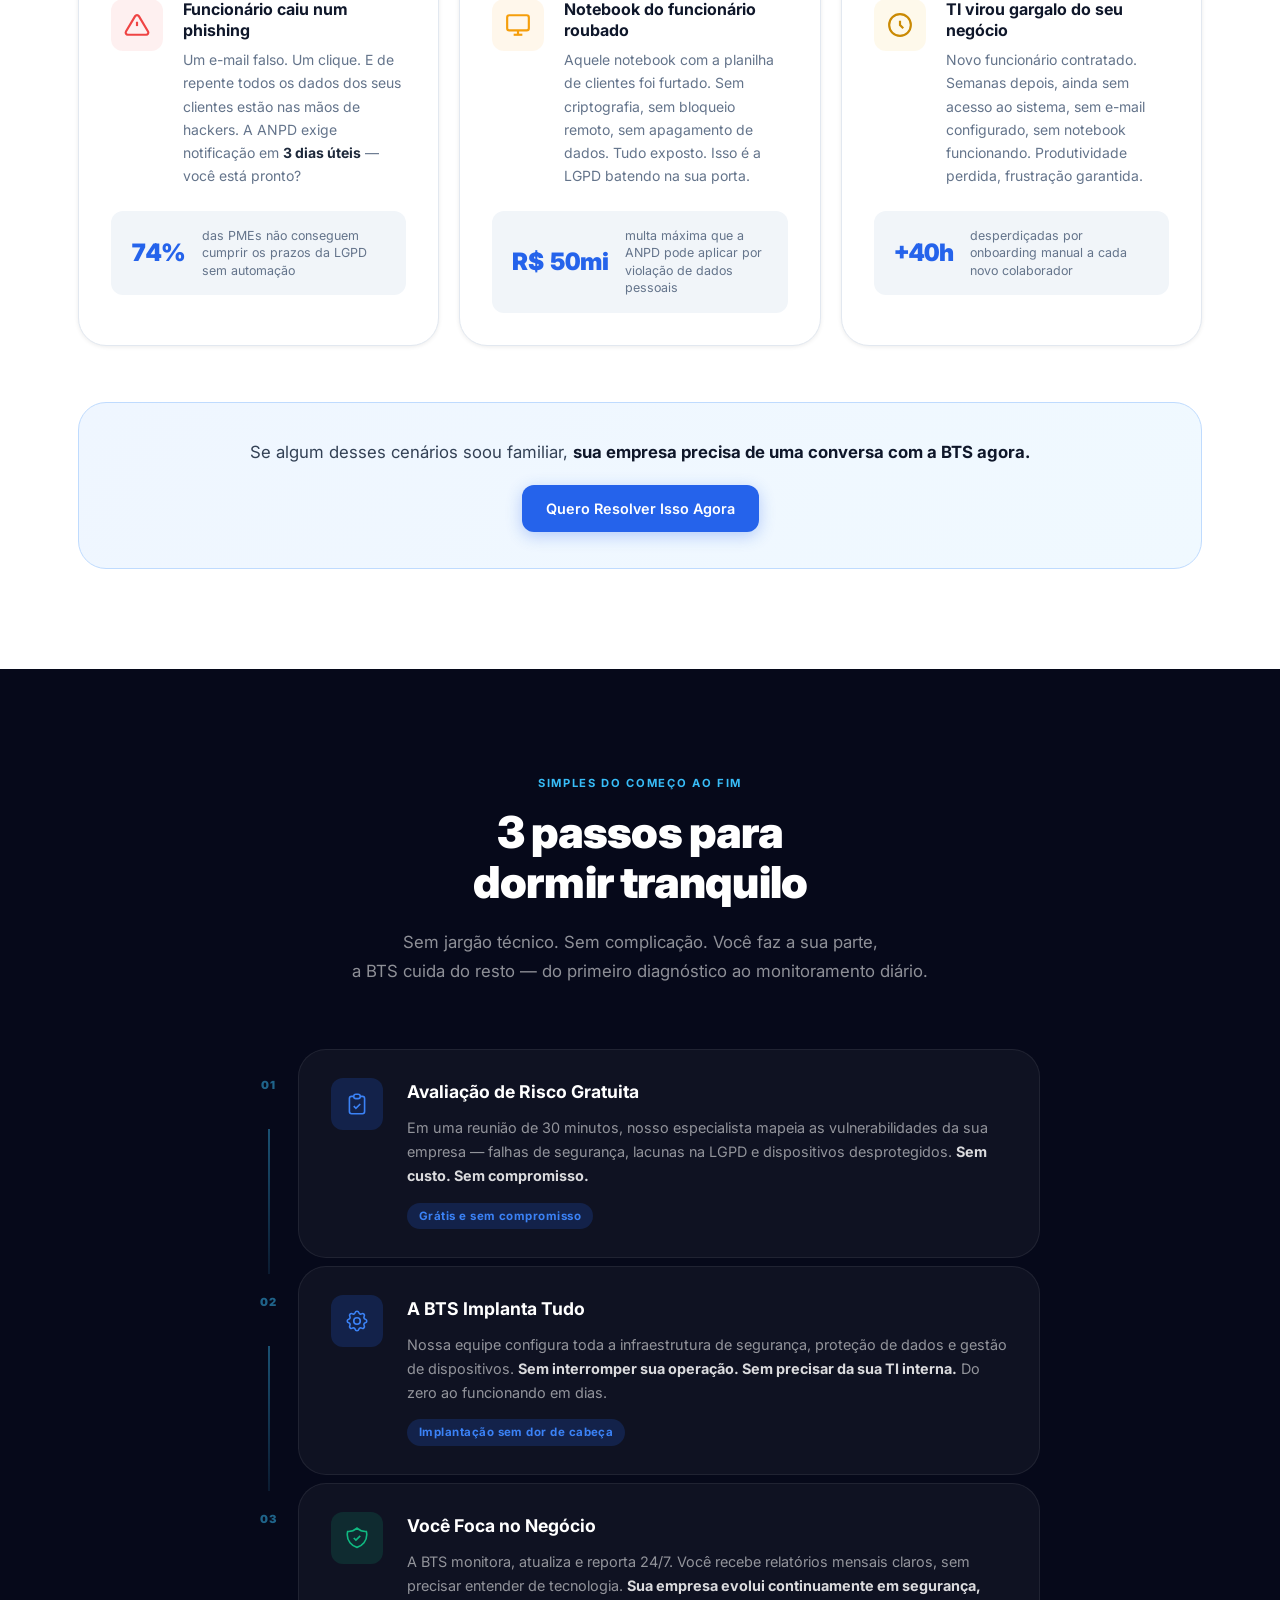
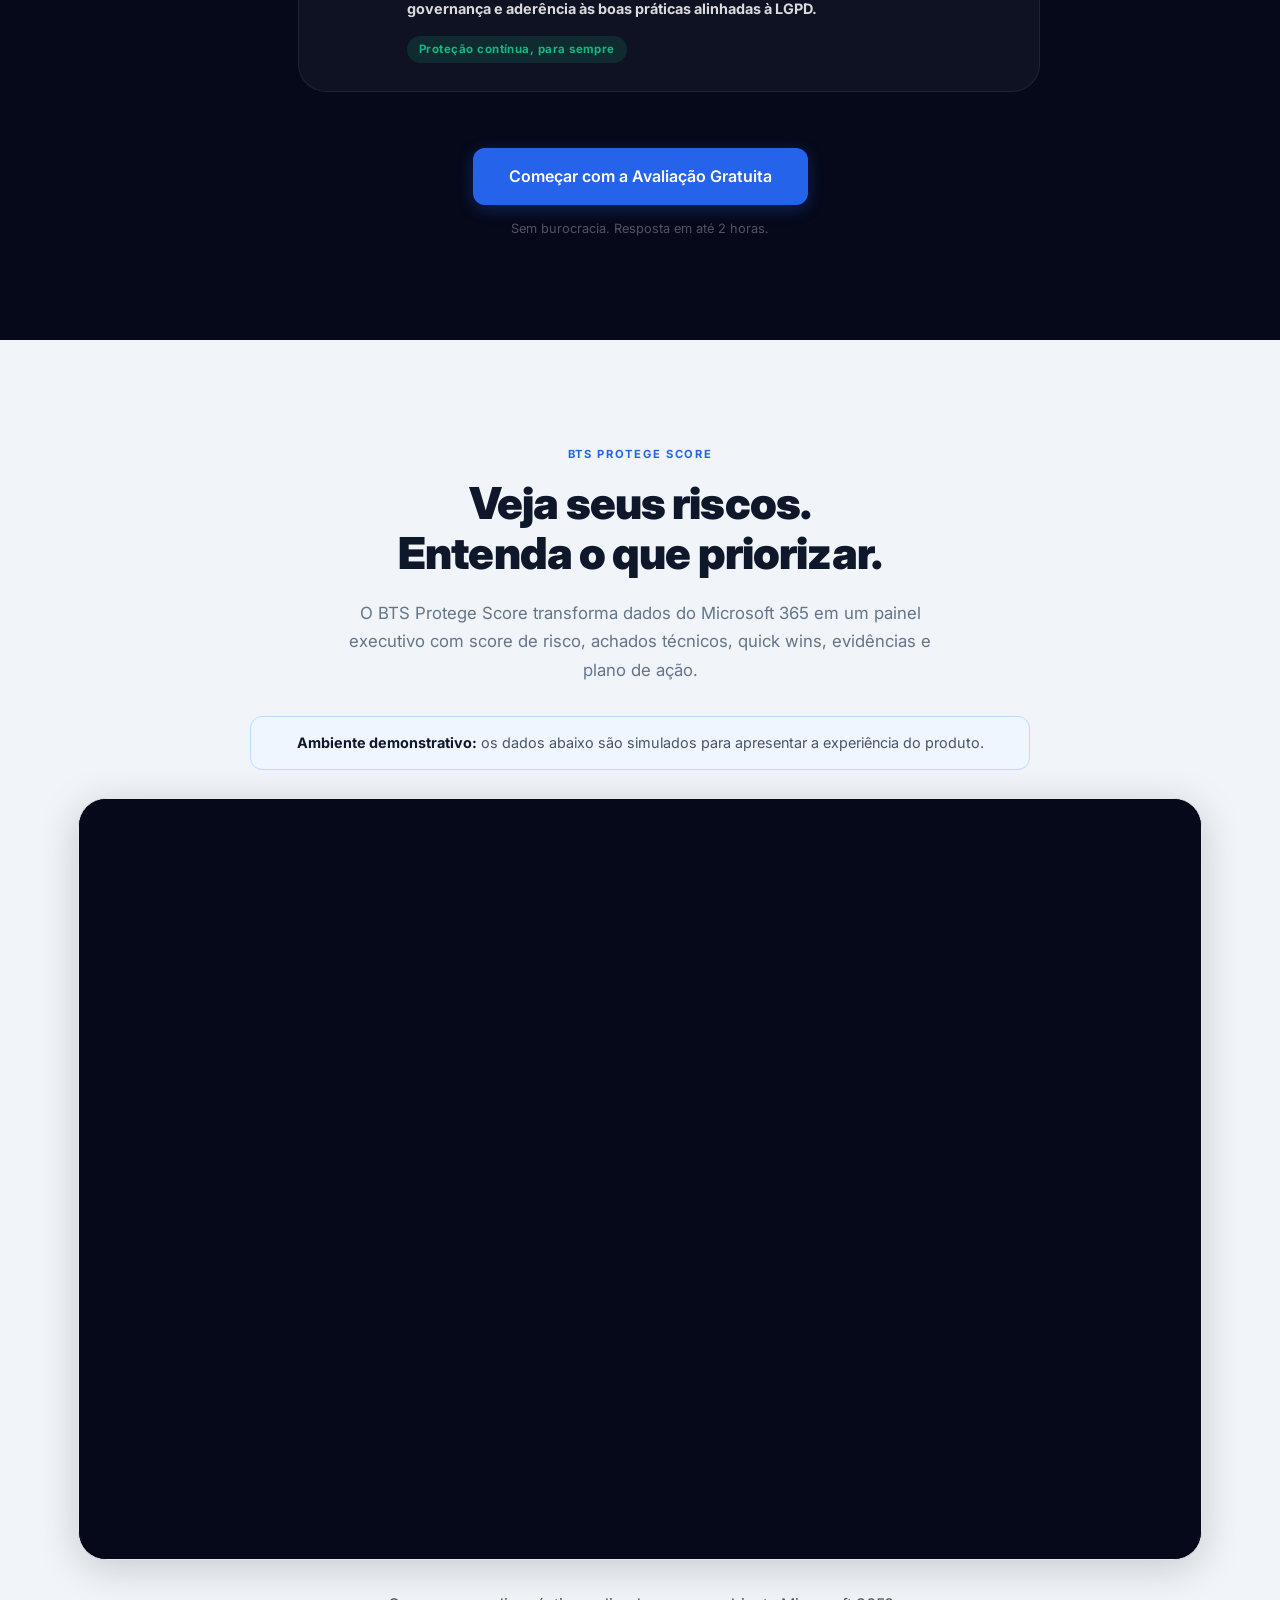
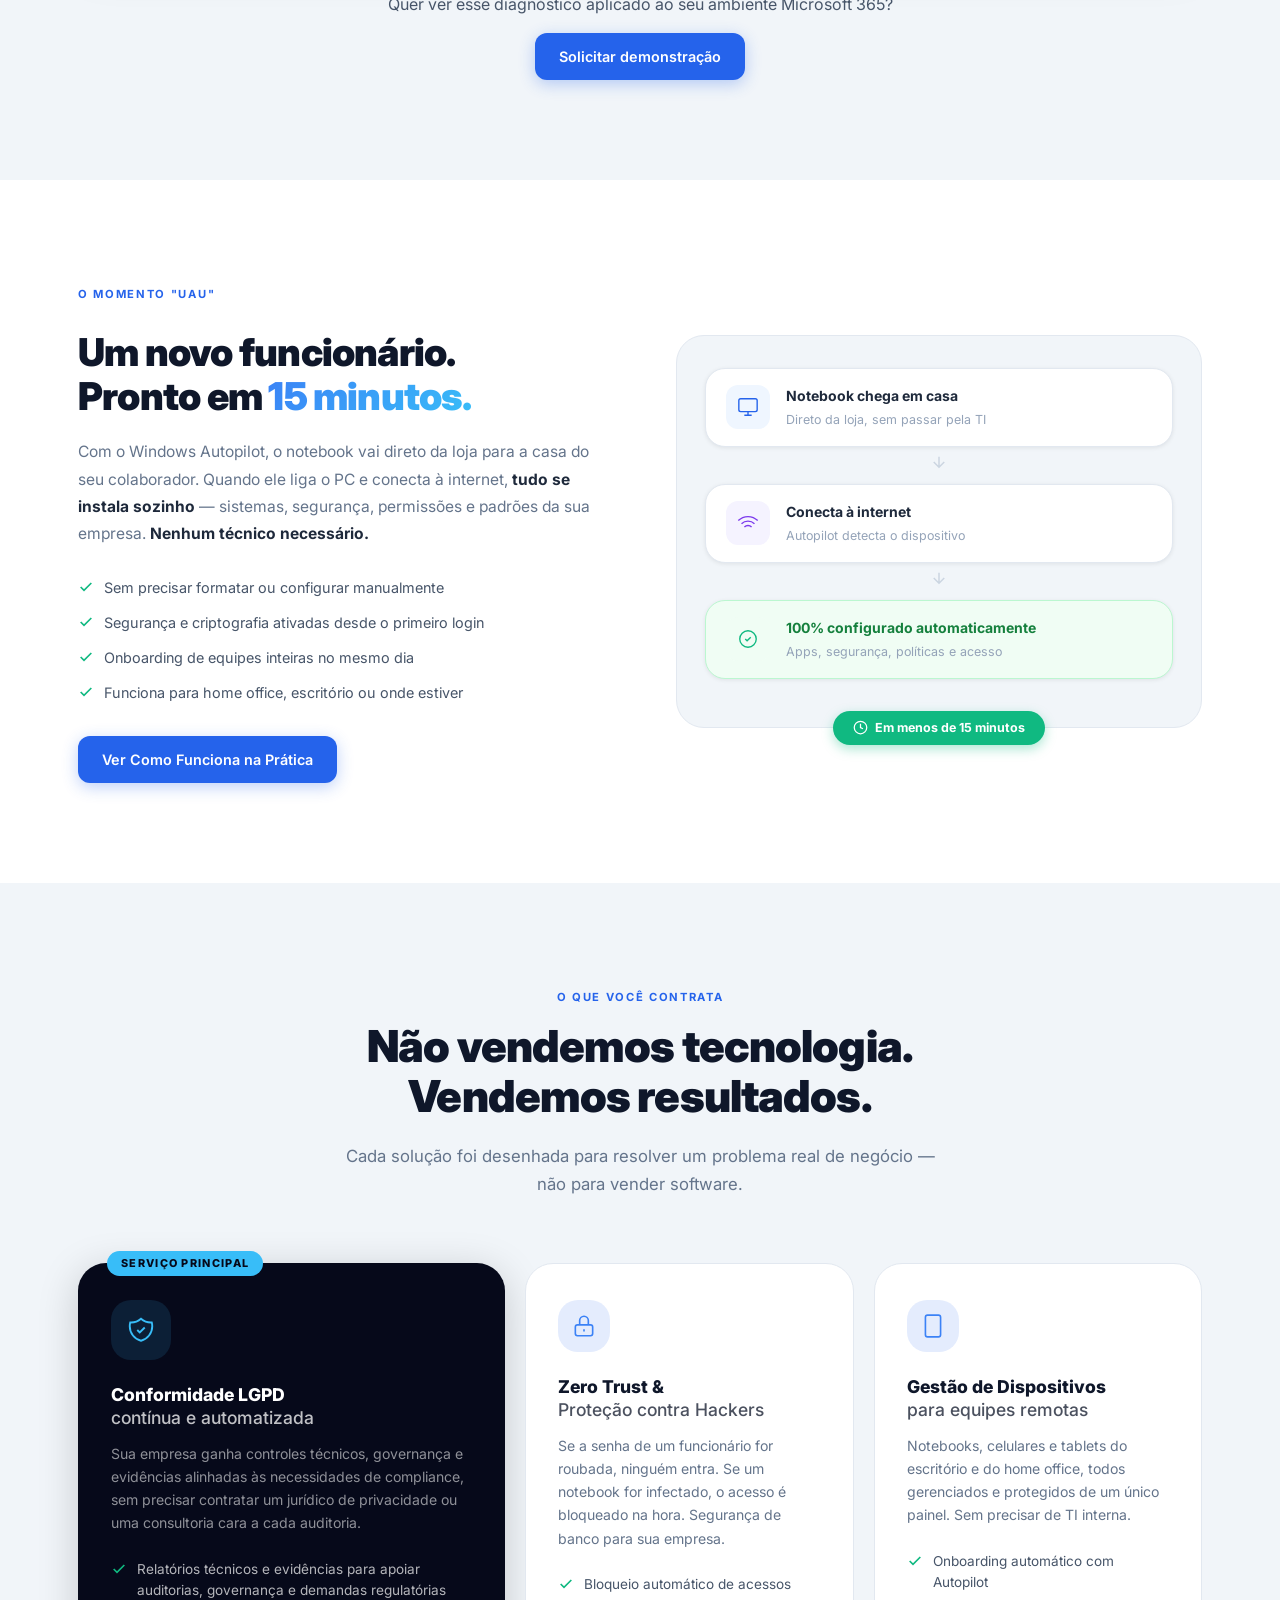
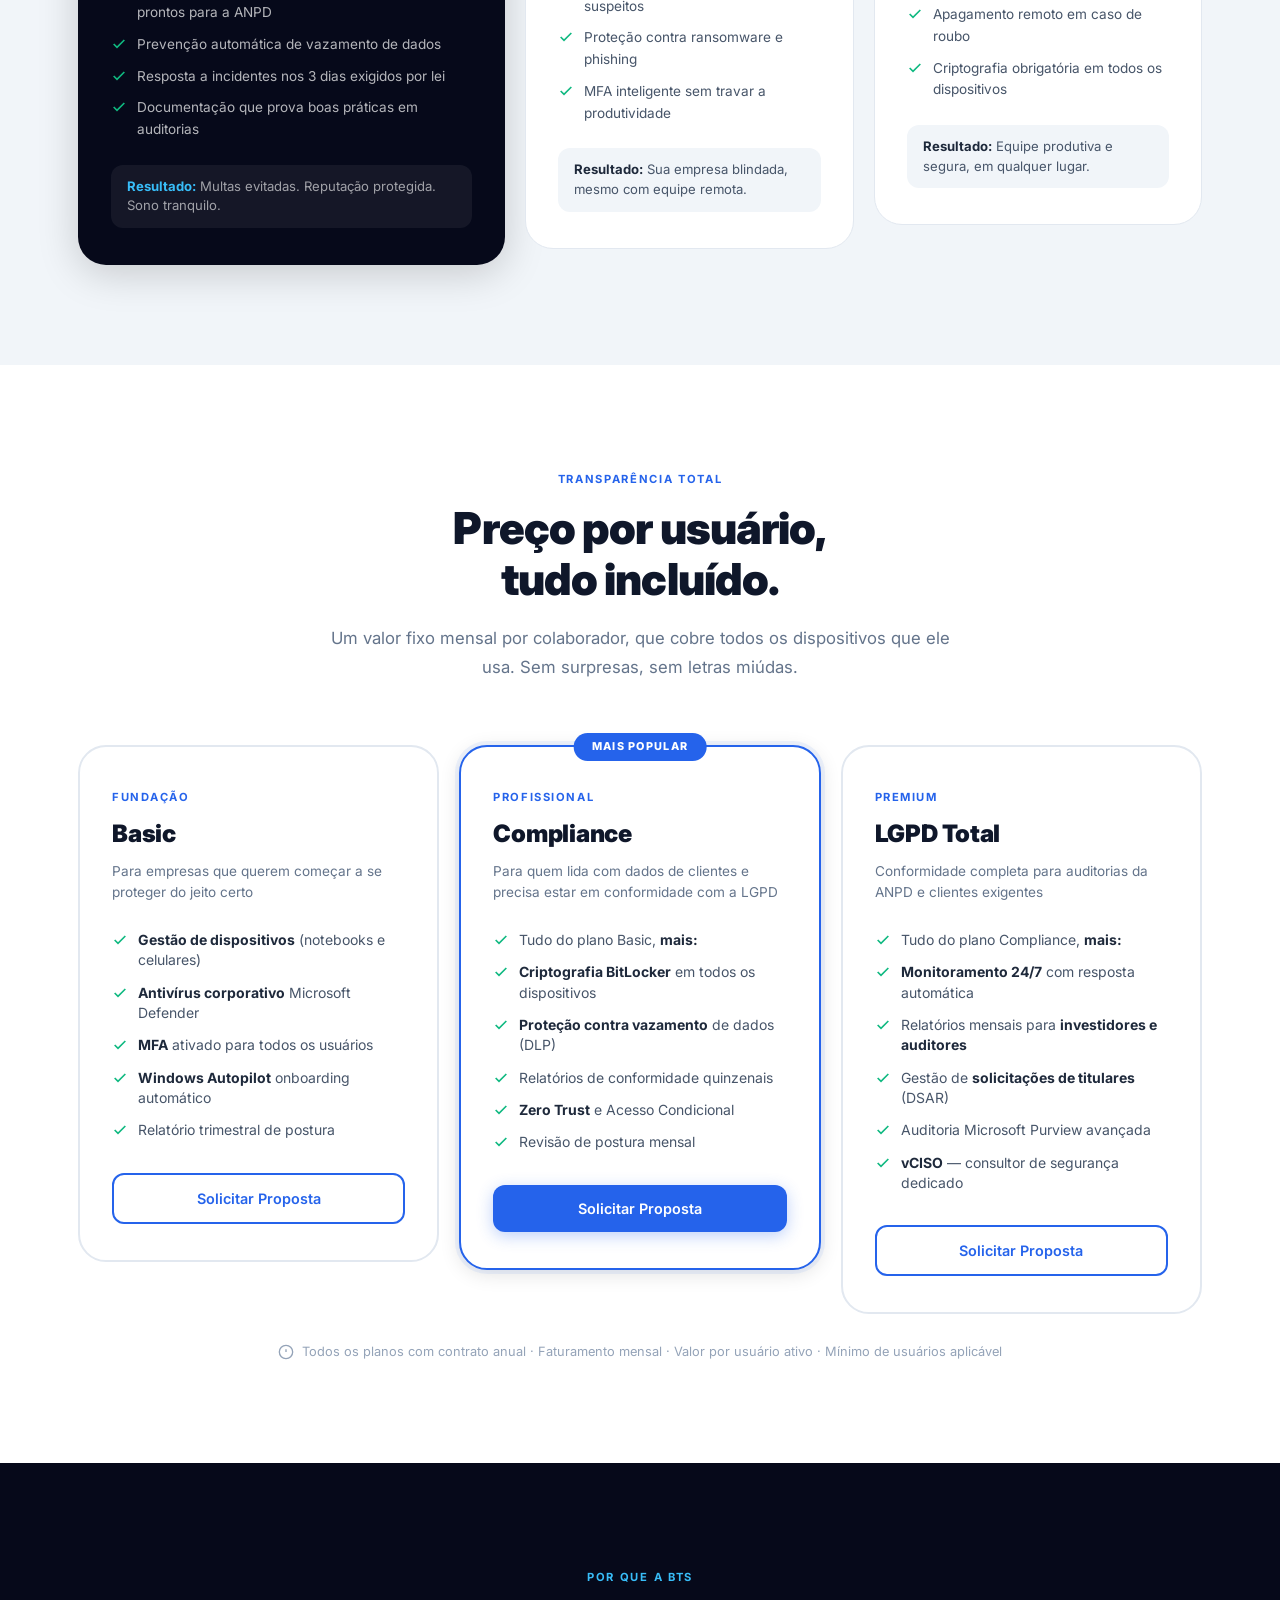
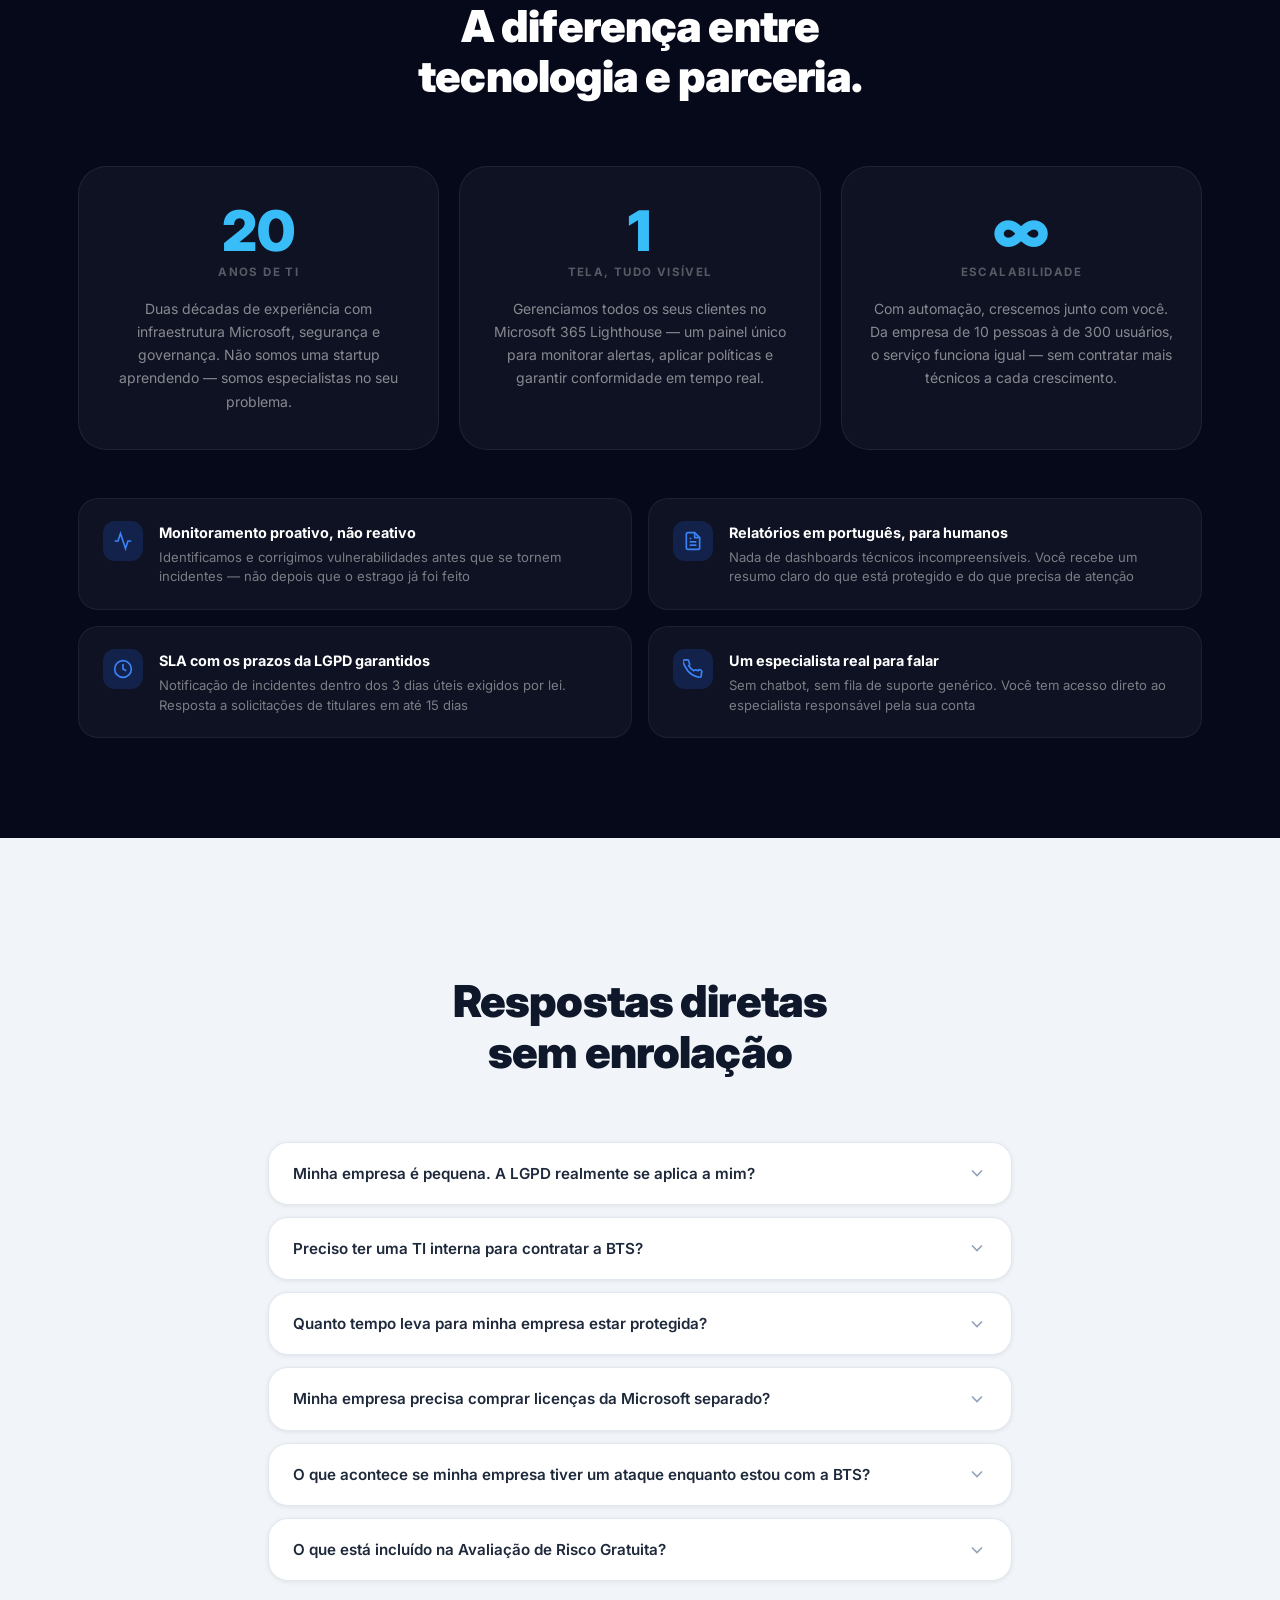
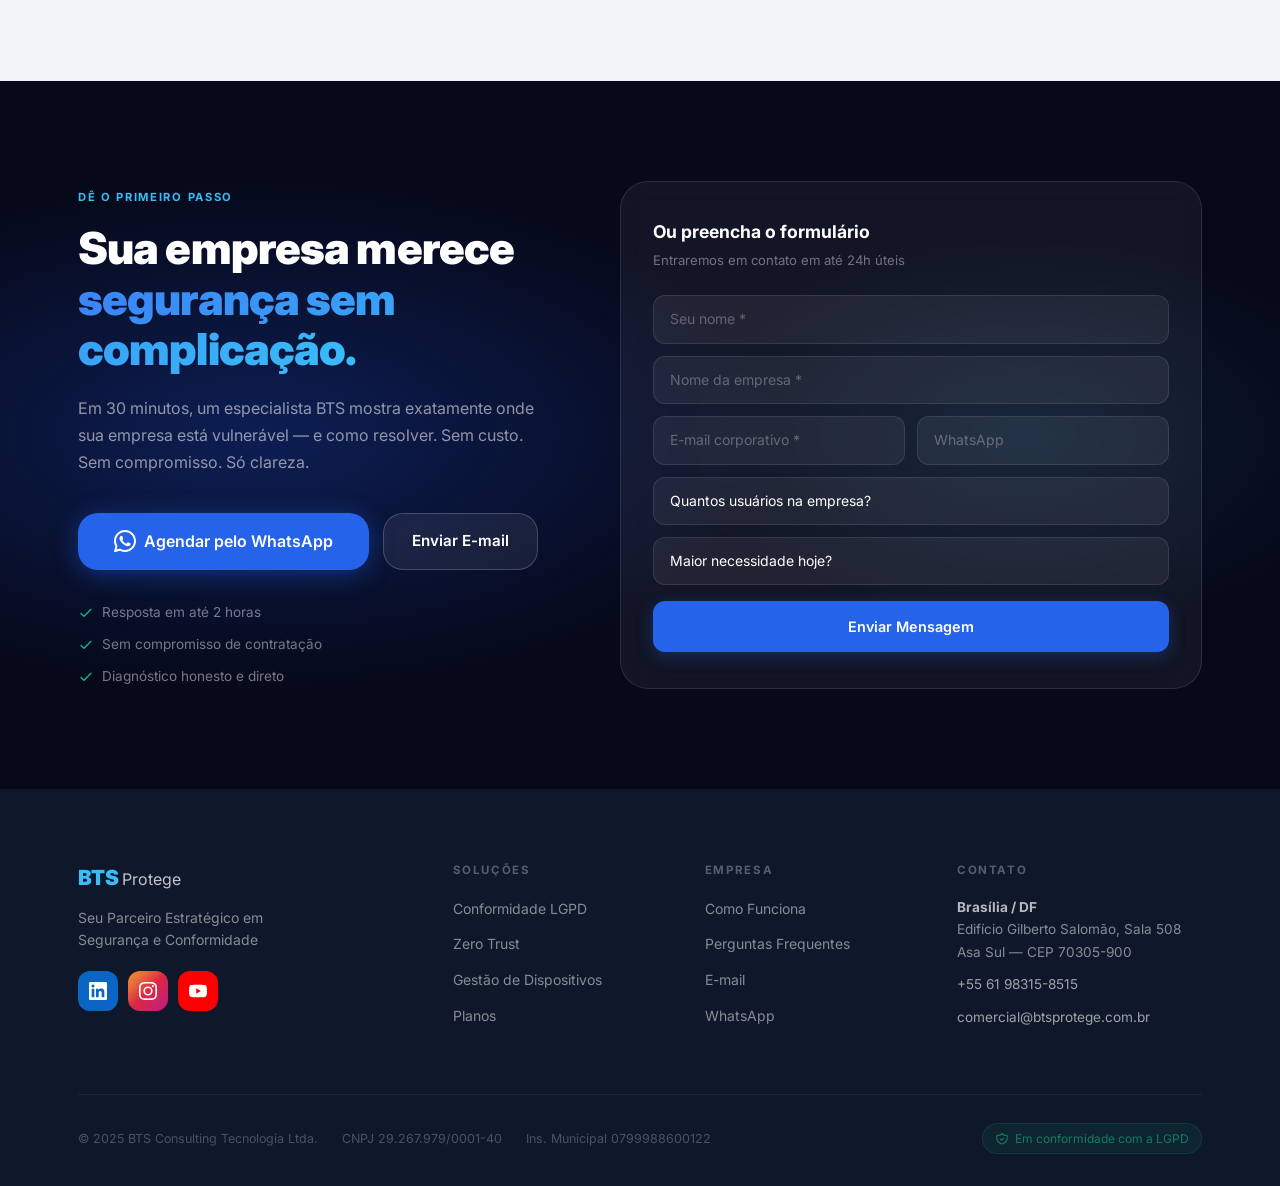
==== commit 99122b7b: "Update index.html" ====
--- a/index.html
+++ b/index.html
@@ -1,4 +1,3 @@
-@@ -1,837 +1,889 @@
 <!DOCTYPE html>
 <html lang="pt-BR">
 <head>
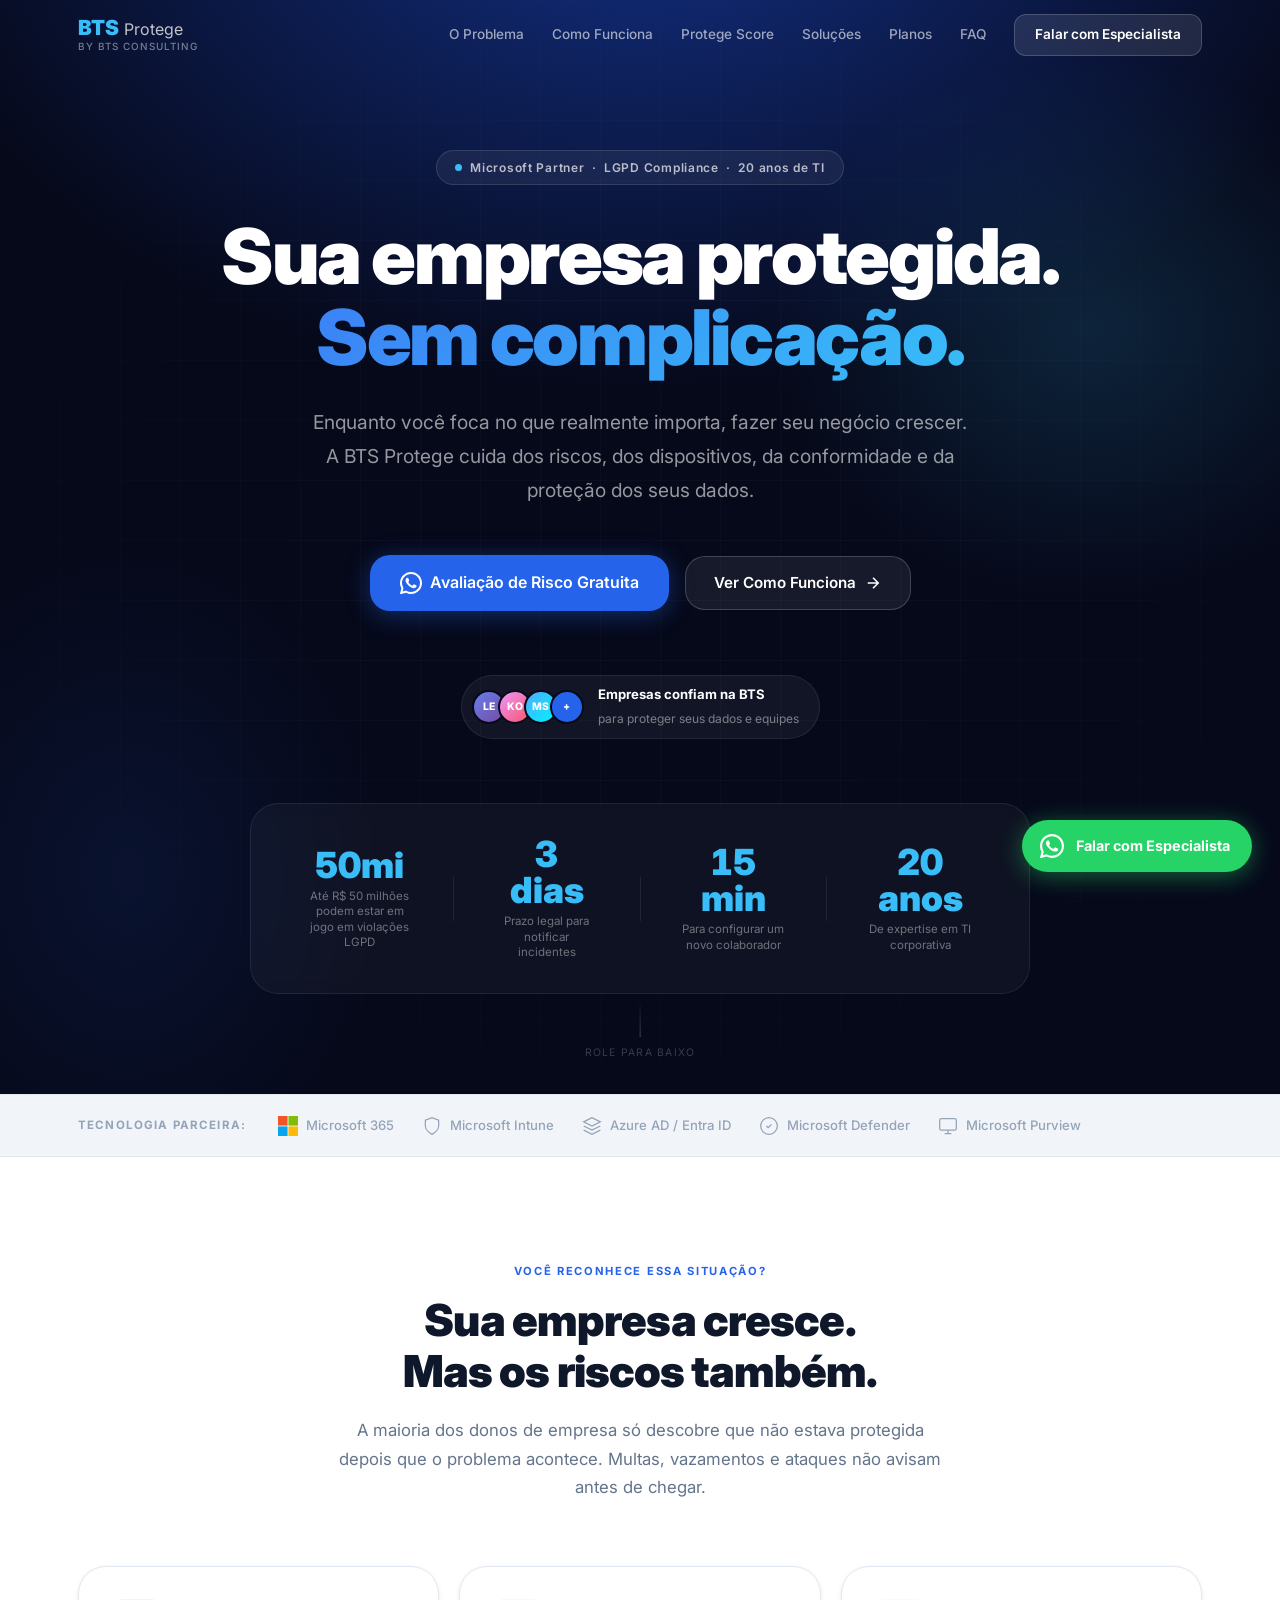
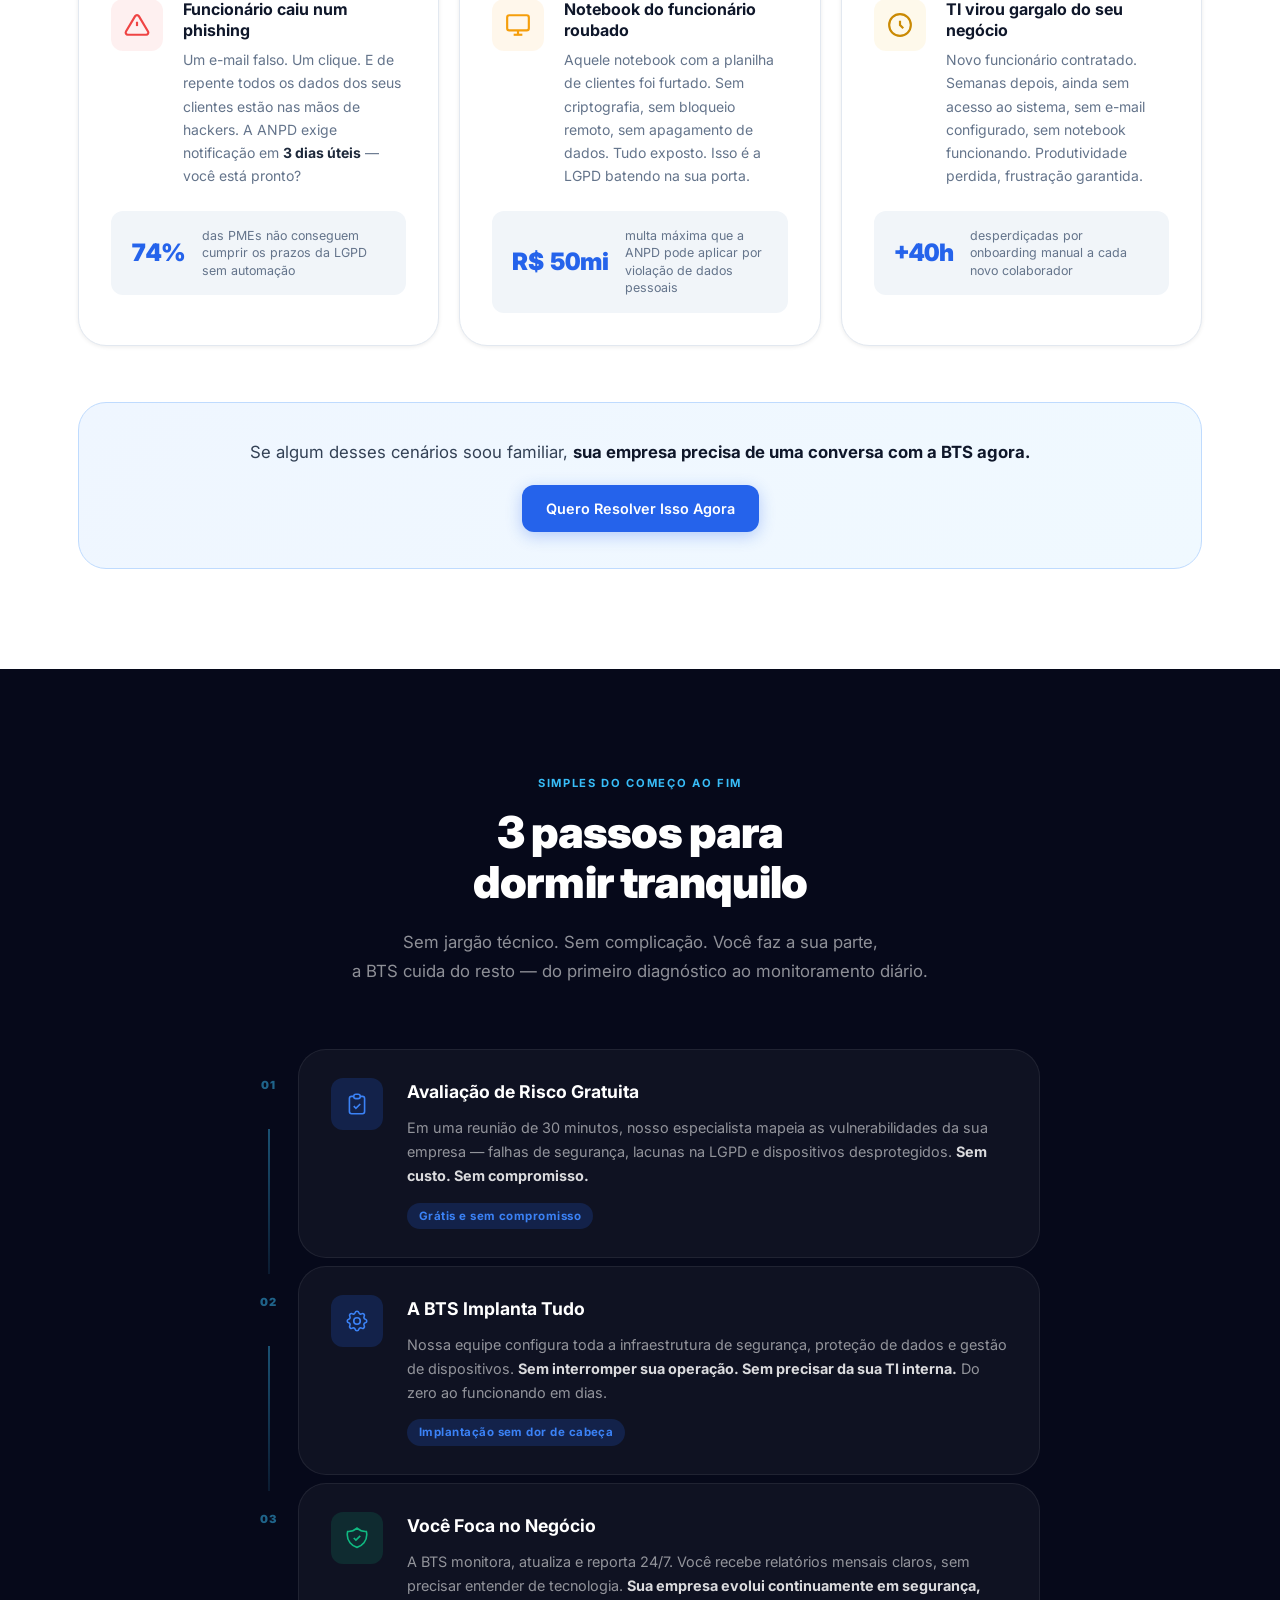
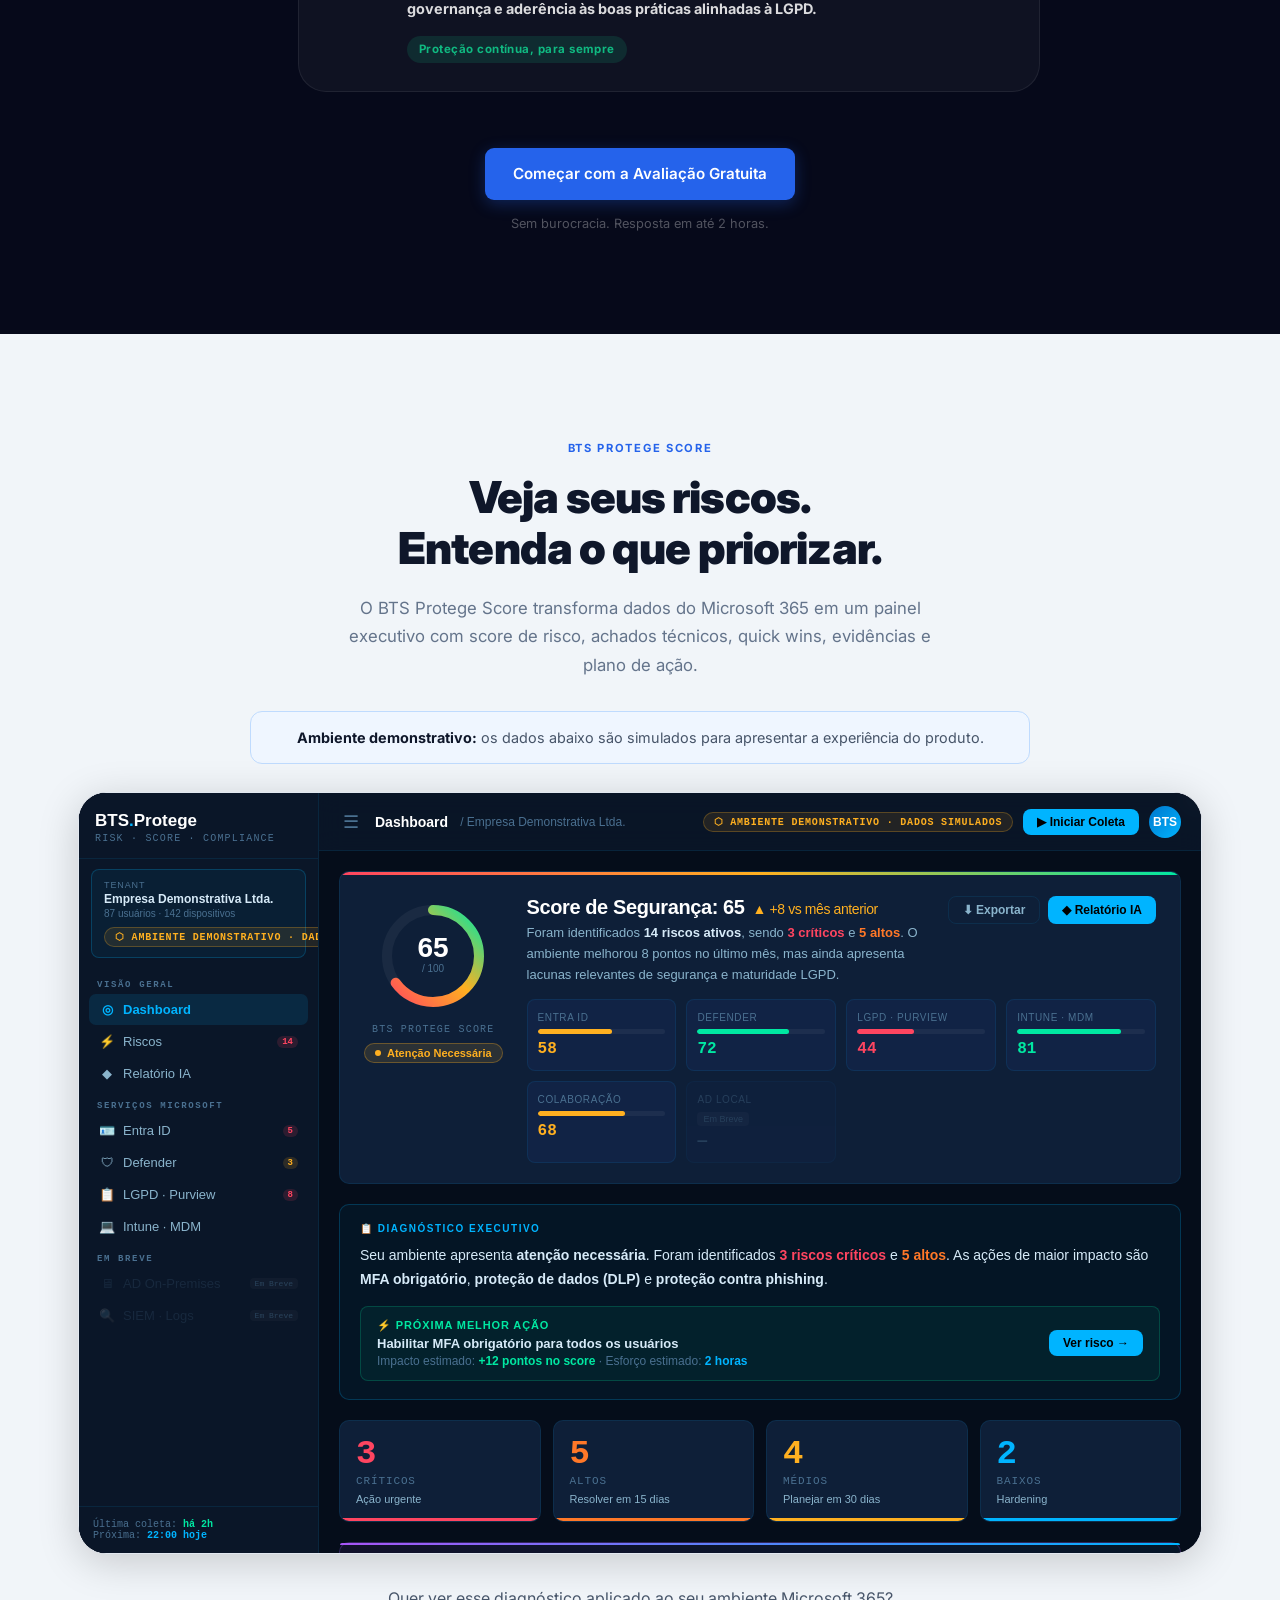
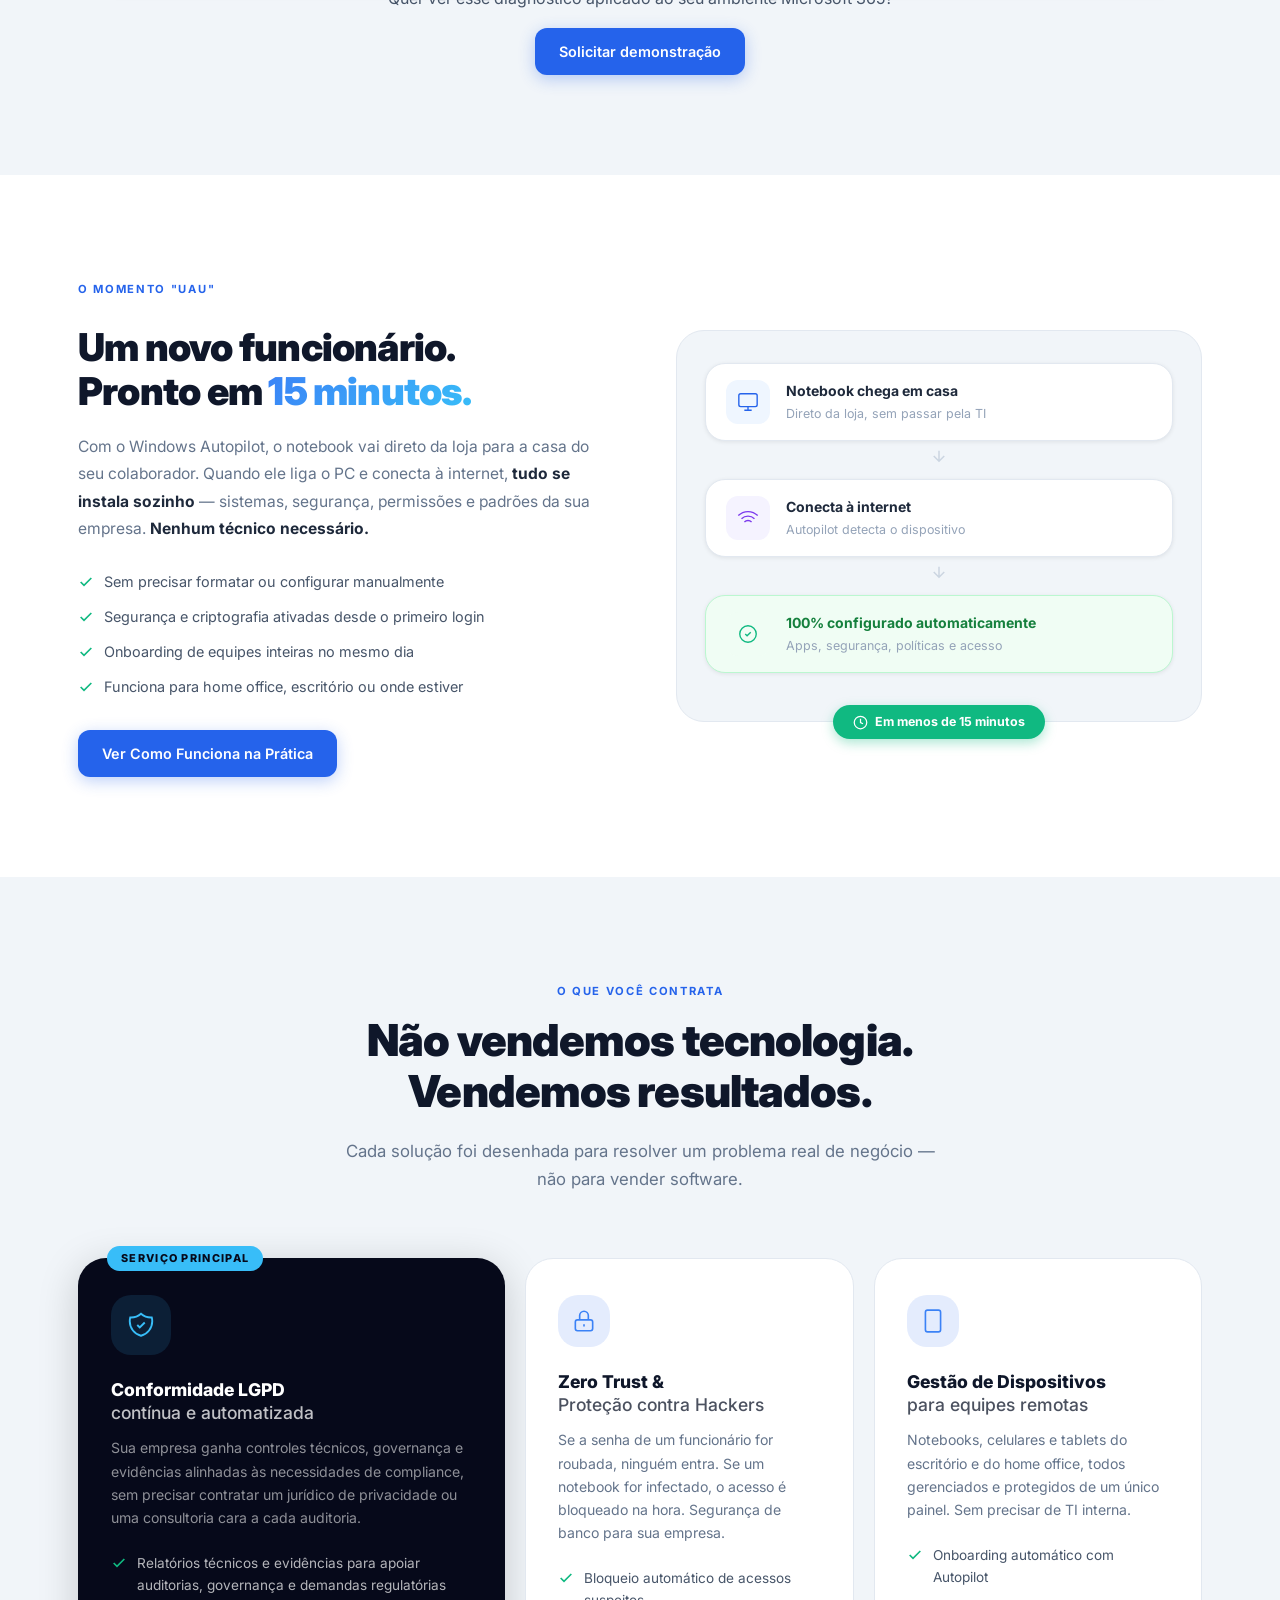
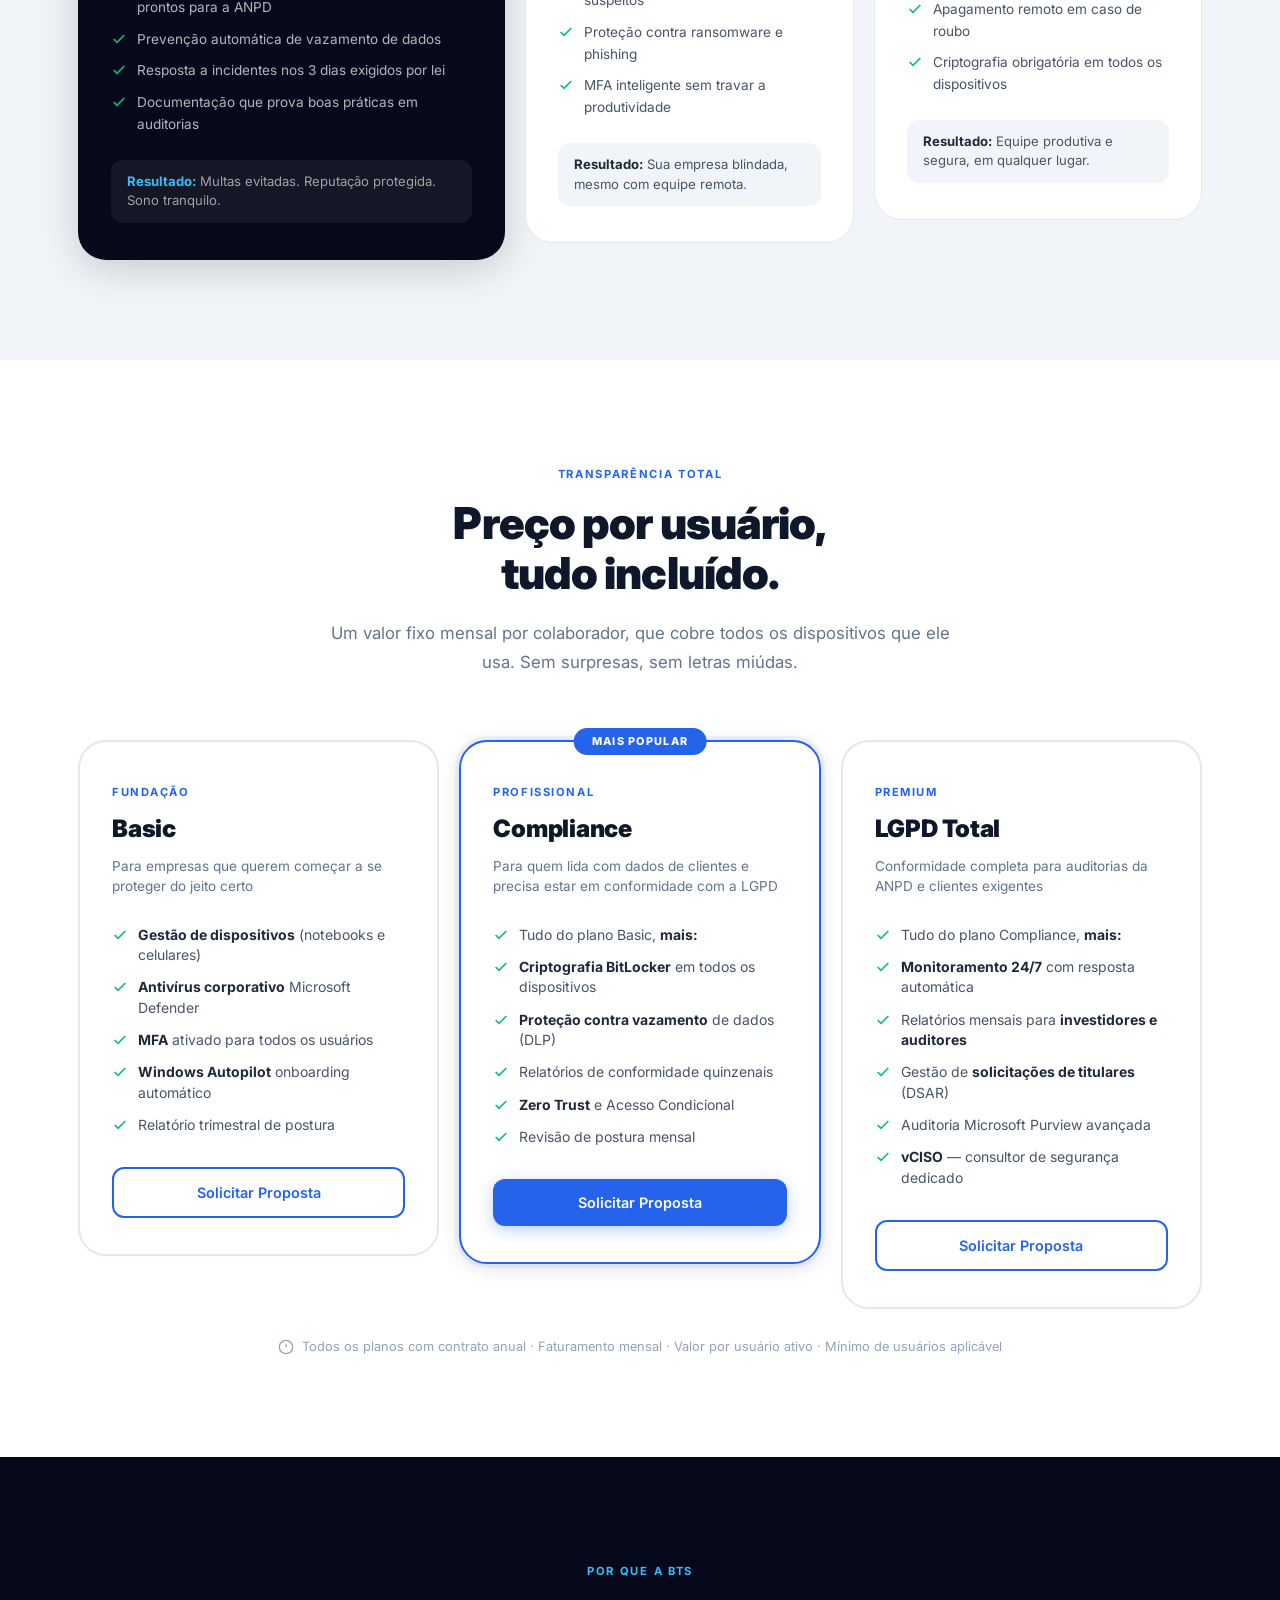
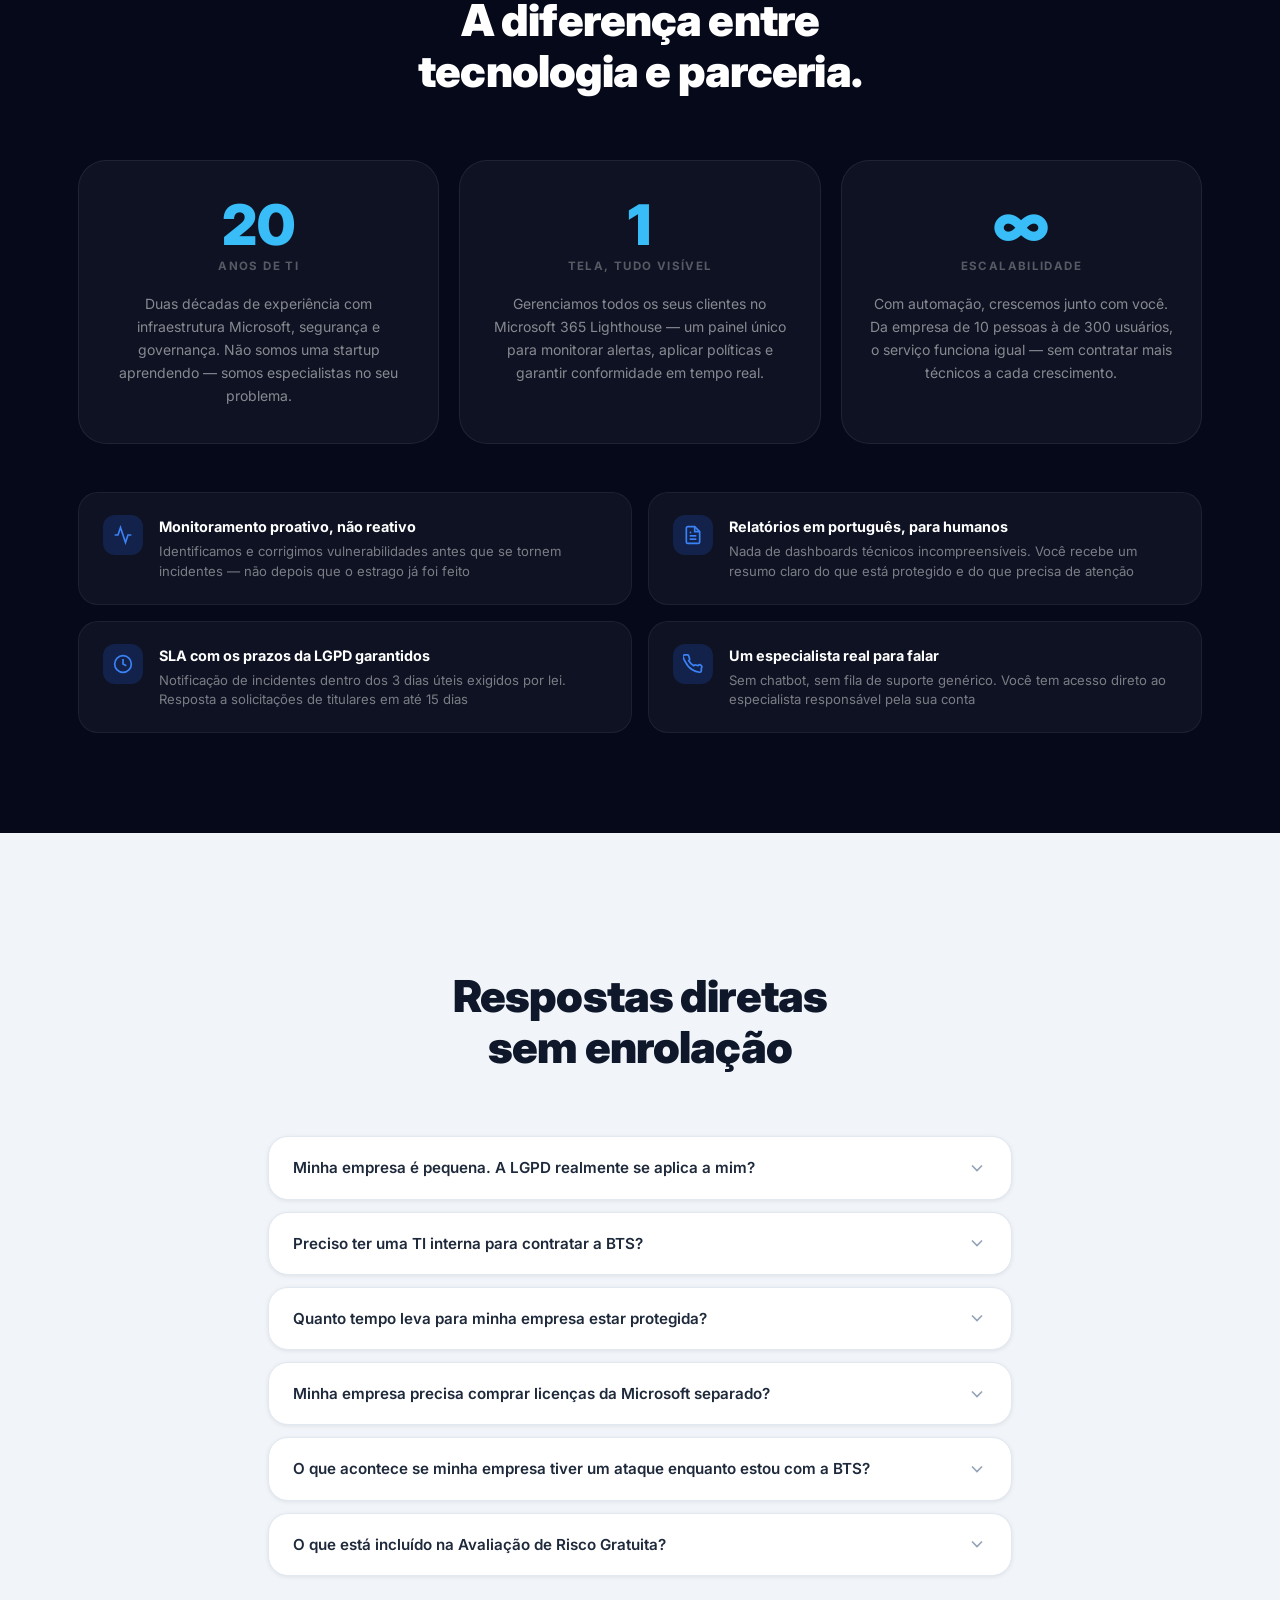
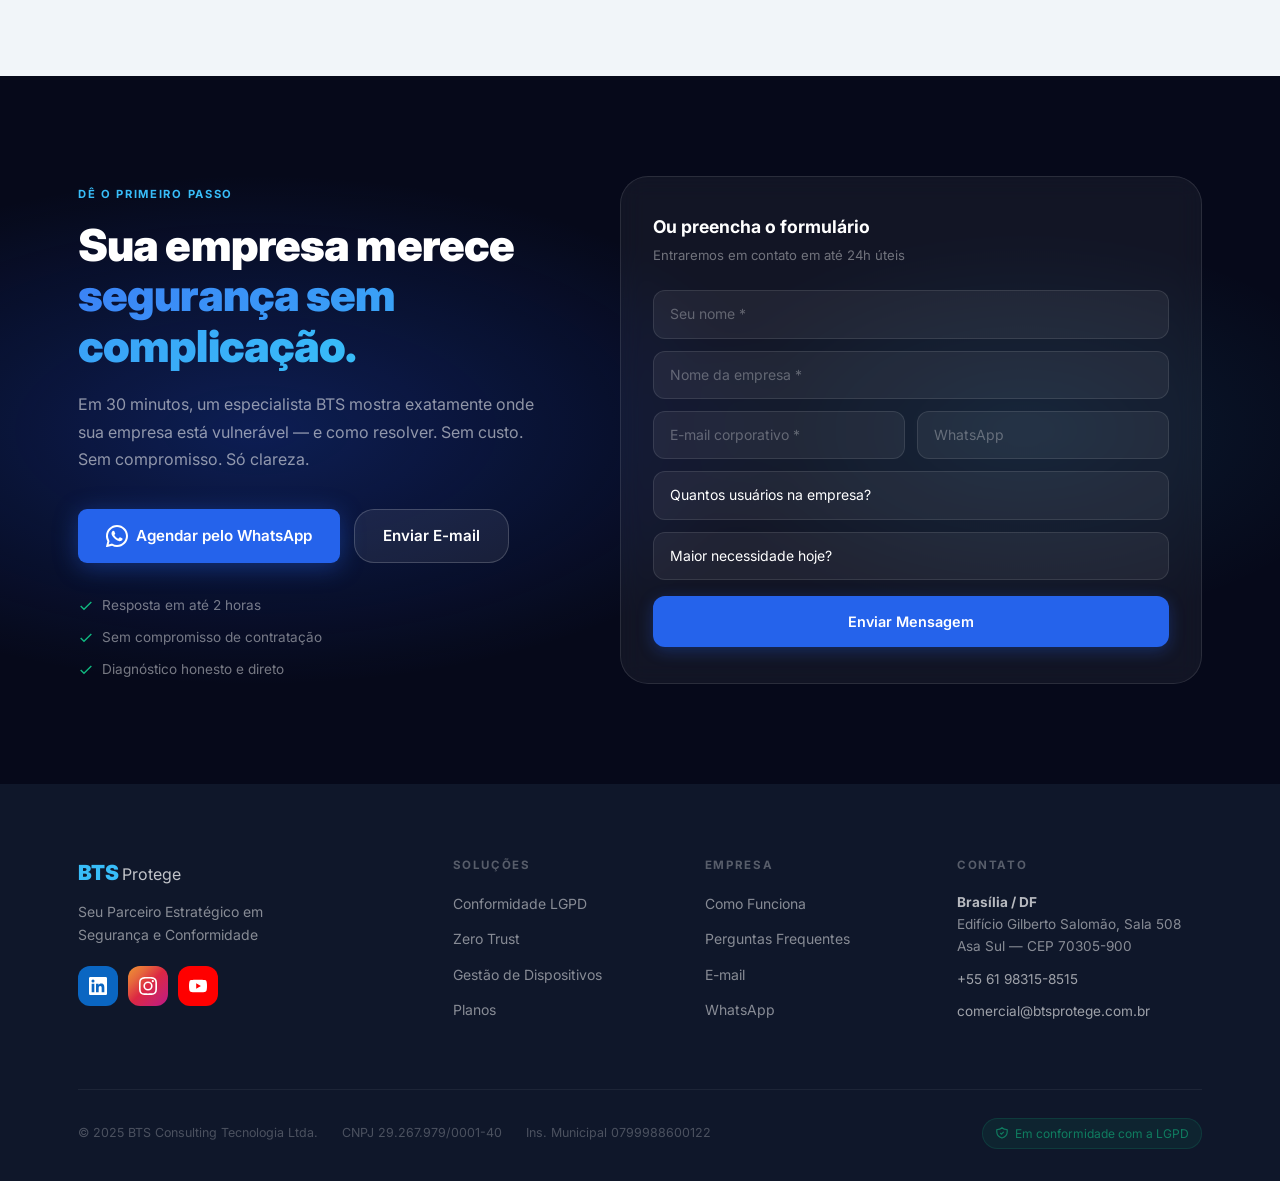
==== commit 6cc6b897: "Update index.html" ====
--- a/index.html
+++ b/index.html
@@ -40,17 +40,11 @@
     <nav class="navbar__links" id="navLinks">
       <a href="#problema">O Problema</a>
       <a href="#como-funciona">Como Funciona</a>
+      <a href="#score">Protege Score</a>
       <a href="#solucoes">Soluções</a>
       <a href="#planos">Planos</a>
       <a href="#faq">FAQ</a>
     </nav>
-  <a href="#problema">O Problema</a>
-  <a href="#como-funciona">Como Funciona</a>
-  <a href="#score">Protege Score</a>
-  <a href="#solucoes">Soluções</a>
-  <a href="#planos">Planos</a>
-  <a href="#faq">FAQ</a>
-</nav>
     <div class="navbar__right">
       <a href="https://wa.me/5561983158515?text=Ol%C3%A1%2C+quero+agendar+uma+avalia%C3%A7%C3%A3o+de+risco+gratuita." target="_blank" class="btn btn--nav">
         Falar com Especialista
@@ -321,7 +315,7 @@
 
     <div class="prototype-frame reveal">
       <iframe
-        src="https://claude.site/public/artifacts/148df67f-fc26-4ac6-8f62-825761617035/embed"
+        src="/demo/index.html"
         title="BTS Protege Score — Protótipo"
         width="100%"
         height="760"
--- a/css/styles.css
+++ b/css/styles.css
@@ -1546,3 +1546,406 @@
     font-size: .82rem;
   }
 }
+/* ══════════════════════════════════════════════════════════════════
+   BTS PROTEGE SCORE — Seção do site
+   Cole no final do arquivo styles.css
+   Variáveis assumidas do seu CSS existente:
+   --ink, --accent, --gray-100/600/900, --r-md, --r-xl,
+   --shadow-lg, container width, section padding
+══════════════════════════════════════════════════════════════════ */
+
+/* ── SEÇÃO BASE ─────────────────────────────────────────────────── */
+.section--score {
+  background: #f8fafc;
+  padding: 96px 0 80px;
+  overflow: hidden;
+  position: relative;
+}
+
+/* Grade sutil de fundo */
+.section--score::before {
+  content: '';
+  position: absolute;
+  inset: 0;
+  background-image:
+    linear-gradient(rgba(0,115,200,.04) 1px, transparent 1px),
+    linear-gradient(90deg, rgba(0,115,200,.04) 1px, transparent 1px);
+  background-size: 48px 48px;
+  pointer-events: none;
+}
+
+/* ── HEADER DA SEÇÃO ─────────────────────────────────────────────── */
+.score-header {
+  text-align: center;
+  max-width: 680px;
+  margin: 0 auto 40px;
+  position: relative;
+}
+
+.score-eyebrow {
+  display: inline-flex;
+  align-items: center;
+  gap: 8px;
+  font-size: .72rem;
+  font-weight: 700;
+  letter-spacing: .18em;
+  text-transform: uppercase;
+  color: #0077cc;
+  margin-bottom: 16px;
+}
+
+.score-eyebrow__dot {
+  width: 7px;
+  height: 7px;
+  border-radius: 50%;
+  background: #0077cc;
+  animation: pulse-dot 1.6s ease infinite;
+}
+
+@keyframes pulse-dot {
+  0%, 100% { opacity: 1; transform: scale(1); }
+  50%       { opacity: .4; transform: scale(1.5); }
+}
+
+.score-title {
+  font-size: clamp(2rem, 4vw, 2.8rem);
+  font-weight: 800;
+  letter-spacing: -.025em;
+  line-height: 1.15;
+  color: #0a1628;
+  margin-bottom: 18px;
+}
+
+.score-desc {
+  font-size: 1.05rem;
+  color: #4a7090;
+  line-height: 1.7;
+}
+
+/* ── MÉTRICAS ────────────────────────────────────────────────────── */
+.score-metrics {
+  display: flex;
+  align-items: center;
+  justify-content: center;
+  gap: 0;
+  max-width: 780px;
+  margin: 0 auto 32px;
+  background: #fff;
+  border: 1px solid #e2eaf3;
+  border-radius: 12px;
+  padding: 20px 0;
+  box-shadow: 0 2px 12px rgba(0,0,0,.06);
+  position: relative;
+  flex-wrap: wrap;
+}
+
+.score-metric {
+  flex: 1;
+  min-width: 130px;
+  text-align: center;
+  padding: 8px 20px;
+}
+
+.score-metric__val {
+  font-size: 1.8rem;
+  font-weight: 800;
+  color: #0077cc;
+  line-height: 1;
+  margin-bottom: 6px;
+  letter-spacing: -.02em;
+}
+
+.score-metric__label {
+  font-size: .72rem;
+  color: #4a7090;
+  line-height: 1.4;
+}
+
+.score-metric__sep {
+  width: 1px;
+  height: 40px;
+  background: #e2eaf3;
+  flex-shrink: 0;
+}
+
+@media (max-width: 600px) {
+  .score-metric__sep { display: none; }
+  .score-metrics { gap: 0; }
+  .score-metric { border-bottom: 1px solid #e2eaf3; padding: 14px; }
+  .score-metric:last-child { border-bottom: none; }
+}
+
+/* ── BADGE DEMO ──────────────────────────────────────────────────── */
+.score-demo-badge {
+  max-width: 780px;
+  margin: 0 auto 18px;
+  display: flex;
+  align-items: center;
+  justify-content: center;
+  gap: 8px;
+  padding: 10px 18px;
+  border-radius: 8px;
+  background: #fffbeb;
+  border: 1px solid #fcd34d;
+  color: #92400e;
+  font-size: .82rem;
+  text-align: center;
+  flex-wrap: wrap;
+}
+
+.score-demo-badge__icon {
+  font-size: 1rem;
+  color: #d97706;
+}
+
+/* ── FRAME WRAPPER ───────────────────────────────────────────────── */
+.score-frame-wrap {
+  background: #0a1628;
+  border-radius: 14px;
+  overflow: hidden;
+  box-shadow:
+    0 0 0 1px rgba(0,180,255,.15),
+    0 24px 80px rgba(0,0,0,.35),
+    0 0 60px rgba(0,115,200,.08);
+  position: relative;
+}
+
+/* Linha de brilho no topo */
+.score-frame-wrap::before {
+  content: '';
+  position: absolute;
+  top: 0; left: 0; right: 0;
+  height: 2px;
+  background: linear-gradient(90deg, #ff4560, #ffb020, #00e8a2);
+  z-index: 1;
+}
+
+/* ── BARRA SUPERIOR DO FRAME ─────────────────────────────────────── */
+.score-frame-bar {
+  display: flex;
+  align-items: center;
+  gap: 12px;
+  padding: 11px 16px;
+  background: #0a1628;
+  border-bottom: 1px solid rgba(0,180,255,.12);
+  position: relative;
+  z-index: 1;
+}
+
+.score-frame-bar__dots {
+  display: flex;
+  gap: 6px;
+  flex-shrink: 0;
+}
+
+.score-frame-bar__dots span {
+  width: 10px;
+  height: 10px;
+  border-radius: 50%;
+  display: block;
+}
+
+.score-frame-bar__dots span:nth-child(1) { background: #ff5f57; }
+.score-frame-bar__dots span:nth-child(2) { background: #ffbd2e; }
+.score-frame-bar__dots span:nth-child(3) { background: #28c840; }
+
+.score-frame-bar__title {
+  flex: 1;
+  font-size: .75rem;
+  color: rgba(214,234,248,.4);
+  text-align: center;
+  font-family: 'SF Mono', 'Fira Code', monospace;
+  letter-spacing: .04em;
+}
+
+.score-frame-bar__badge {
+  font-size: .6rem;
+  font-weight: 700;
+  letter-spacing: .14em;
+  color: #ffb020;
+  background: rgba(255,176,32,.12);
+  border: 1px solid rgba(255,176,32,.3);
+  padding: 2px 8px;
+  border-radius: 4px;
+  font-family: monospace;
+}
+
+/* ── IFRAME ──────────────────────────────────────────────────────── */
+.score-frame {
+  width: 100%;
+  line-height: 0;
+}
+
+.score-frame iframe {
+  display: block;
+  width: 100%;
+  height: 780px;
+  border: none;
+  background: #050d1a;
+}
+
+@media (max-width: 768px) {
+  .score-frame iframe {
+    height: 680px;
+  }
+  .score-frame-bar__title {
+    display: none;
+  }
+}
+
+@media (max-width: 480px) {
+  .score-frame iframe {
+    height: 620px;
+  }
+}
+
+/* ── GUIA DE NAVEGAÇÃO ───────────────────────────────────────────── */
+.score-nav-guide {
+  display: flex;
+  align-items: center;
+  gap: 16px;
+  flex-wrap: wrap;
+  margin-top: 16px;
+  padding: 12px 18px;
+  background: #fff;
+  border: 1px solid #e2eaf3;
+  border-radius: 10px;
+  box-shadow: 0 1px 4px rgba(0,0,0,.04);
+}
+
+.score-nav-guide__label {
+  font-size: .72rem;
+  font-weight: 700;
+  color: #4a7090;
+  letter-spacing: .06em;
+  text-transform: uppercase;
+  white-space: nowrap;
+  flex-shrink: 0;
+}
+
+.score-nav-guide__items {
+  display: flex;
+  gap: 6px;
+  flex-wrap: wrap;
+  flex: 1;
+}
+
+.score-nav-item {
+  display: flex;
+  align-items: center;
+  gap: 6px;
+  font-size: .78rem;
+  color: #4a7090;
+  background: #f0f7ff;
+  border: 1px solid #bfdbfe;
+  border-radius: 20px;
+  padding: 4px 10px;
+  white-space: nowrap;
+  transition: background .15s, color .15s;
+  cursor: default;
+}
+
+.score-nav-item__icon {
+  font-size: .9rem;
+  color: #0077cc;
+}
+
+/* ── CTA FINAL ───────────────────────────────────────────────────── */
+.score-cta {
+  margin-top: 48px;
+}
+
+.score-cta__inner {
+  background: linear-gradient(135deg, #0a1628 0%, #0e2040 100%);
+  border: 1px solid rgba(0,180,255,.2);
+  border-radius: 16px;
+  padding: 40px 48px;
+  display: flex;
+  align-items: center;
+  gap: 40px;
+  flex-wrap: wrap;
+  position: relative;
+  overflow: hidden;
+}
+
+/* Glow decorativo */
+.score-cta__inner::before {
+  content: '';
+  position: absolute;
+  width: 300px; height: 300px;
+  border-radius: 50%;
+  background: radial-gradient(circle, rgba(0,115,200,.15) 0%, transparent 70%);
+  right: -80px; top: -100px;
+  pointer-events: none;
+}
+
+.score-cta__text {
+  flex: 1;
+  min-width: 240px;
+}
+
+.score-cta__title {
+  font-size: 1.35rem;
+  font-weight: 700;
+  color: #fff;
+  margin-bottom: 10px;
+  letter-spacing: -.01em;
+  line-height: 1.35;
+}
+
+.score-cta__desc {
+  font-size: .9rem;
+  color: rgba(214,234,248,.65);
+  line-height: 1.65;
+}
+
+.score-cta__actions {
+  display: flex;
+  flex-direction: column;
+  align-items: center;
+  gap: 10px;
+  flex-shrink: 0;
+}
+
+/* Se o seu btn--lg não existir, adicione: */
+.btn--lg {
+  padding: 14px 28px;
+  font-size: .95rem;
+  border-radius: 9px;
+  white-space: nowrap;
+}
+
+.score-cta__sub {
+  font-size: .72rem;
+  color: rgba(214,234,248,.4);
+  letter-spacing: .04em;
+}
+
+@media (max-width: 768px) {
+  .score-cta__inner {
+    padding: 28px 24px;
+    flex-direction: column;
+    text-align: center;
+  }
+  .score-cta__title {
+    font-size: 1.15rem;
+  }
+  .score-nav-guide {
+    flex-direction: column;
+    align-items: flex-start;
+  }
+  .score-frame-wrap {
+    border-radius: 10px;
+  }
+}
+
+@media (max-width: 480px) {
+  .section--score {
+    padding: 60px 0 48px;
+  }
+  .score-metrics {
+    flex-direction: column;
+    gap: 0;
+  }
+}
+
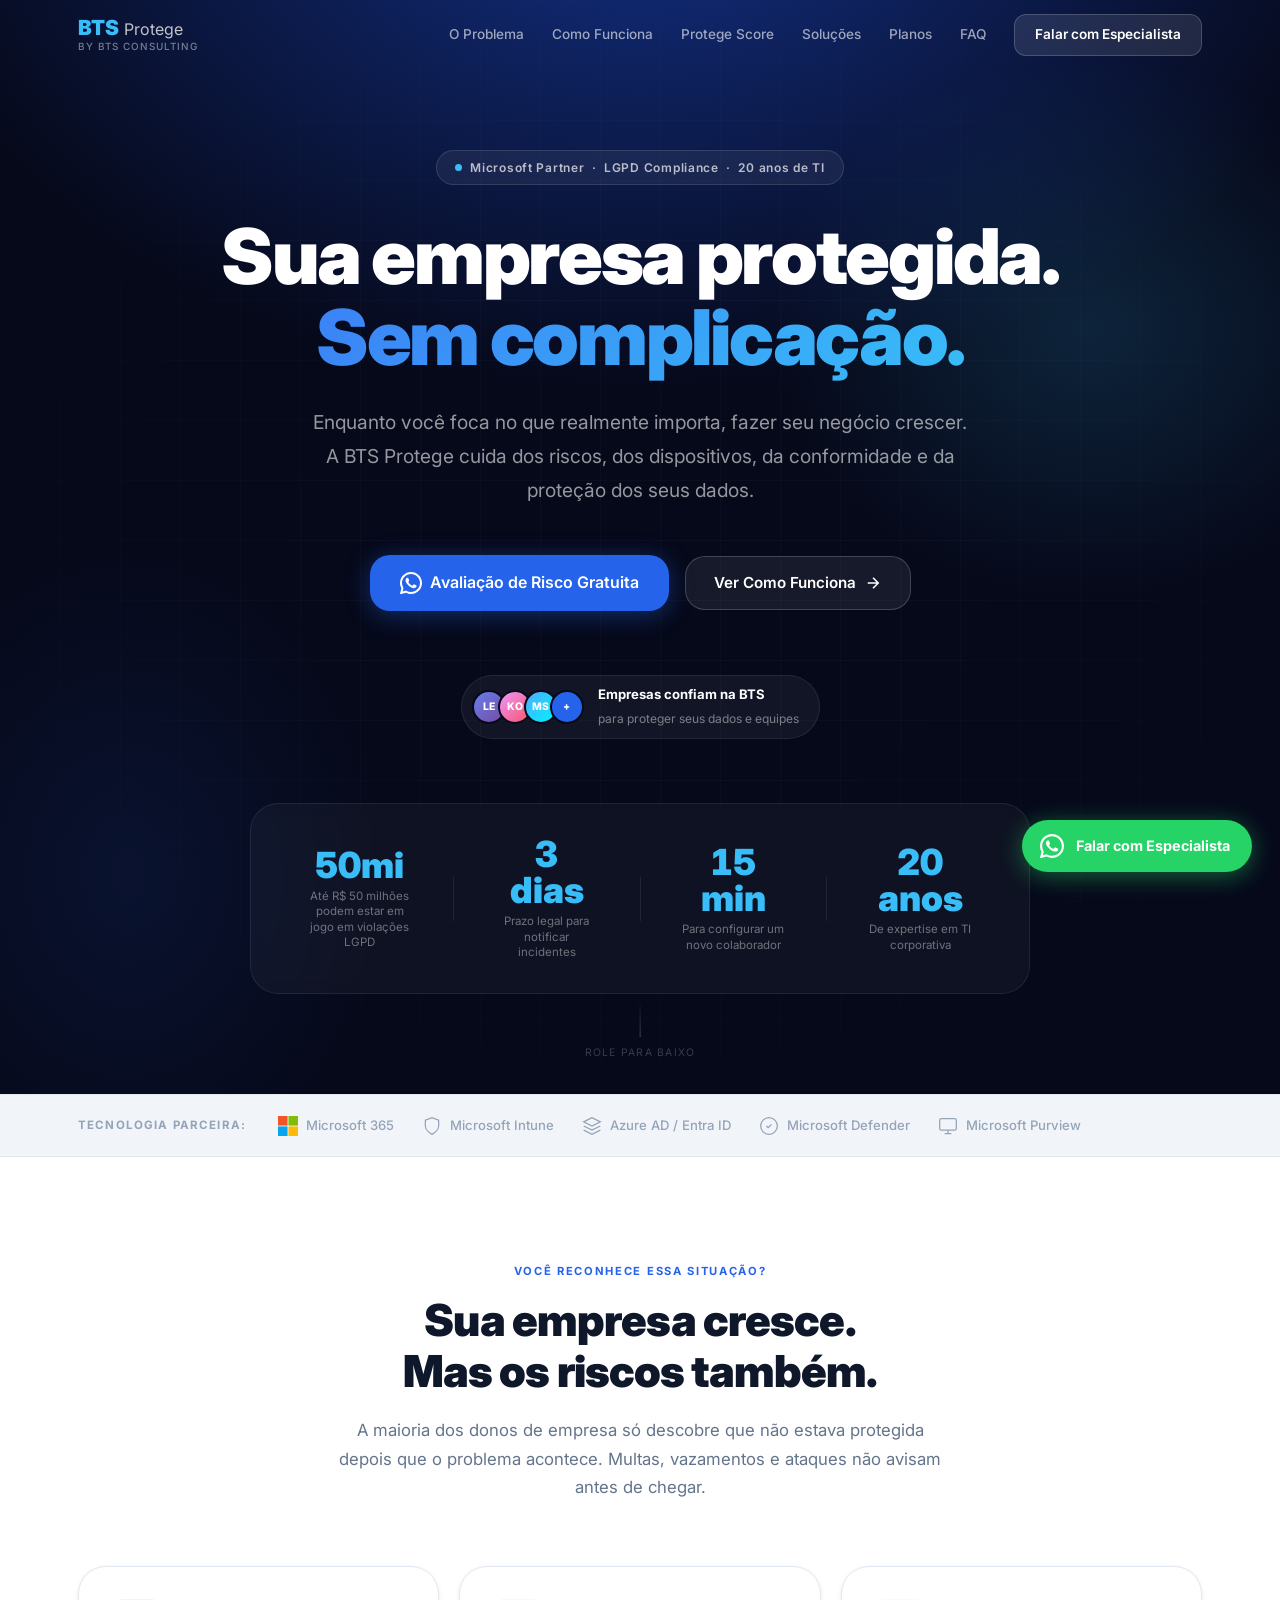
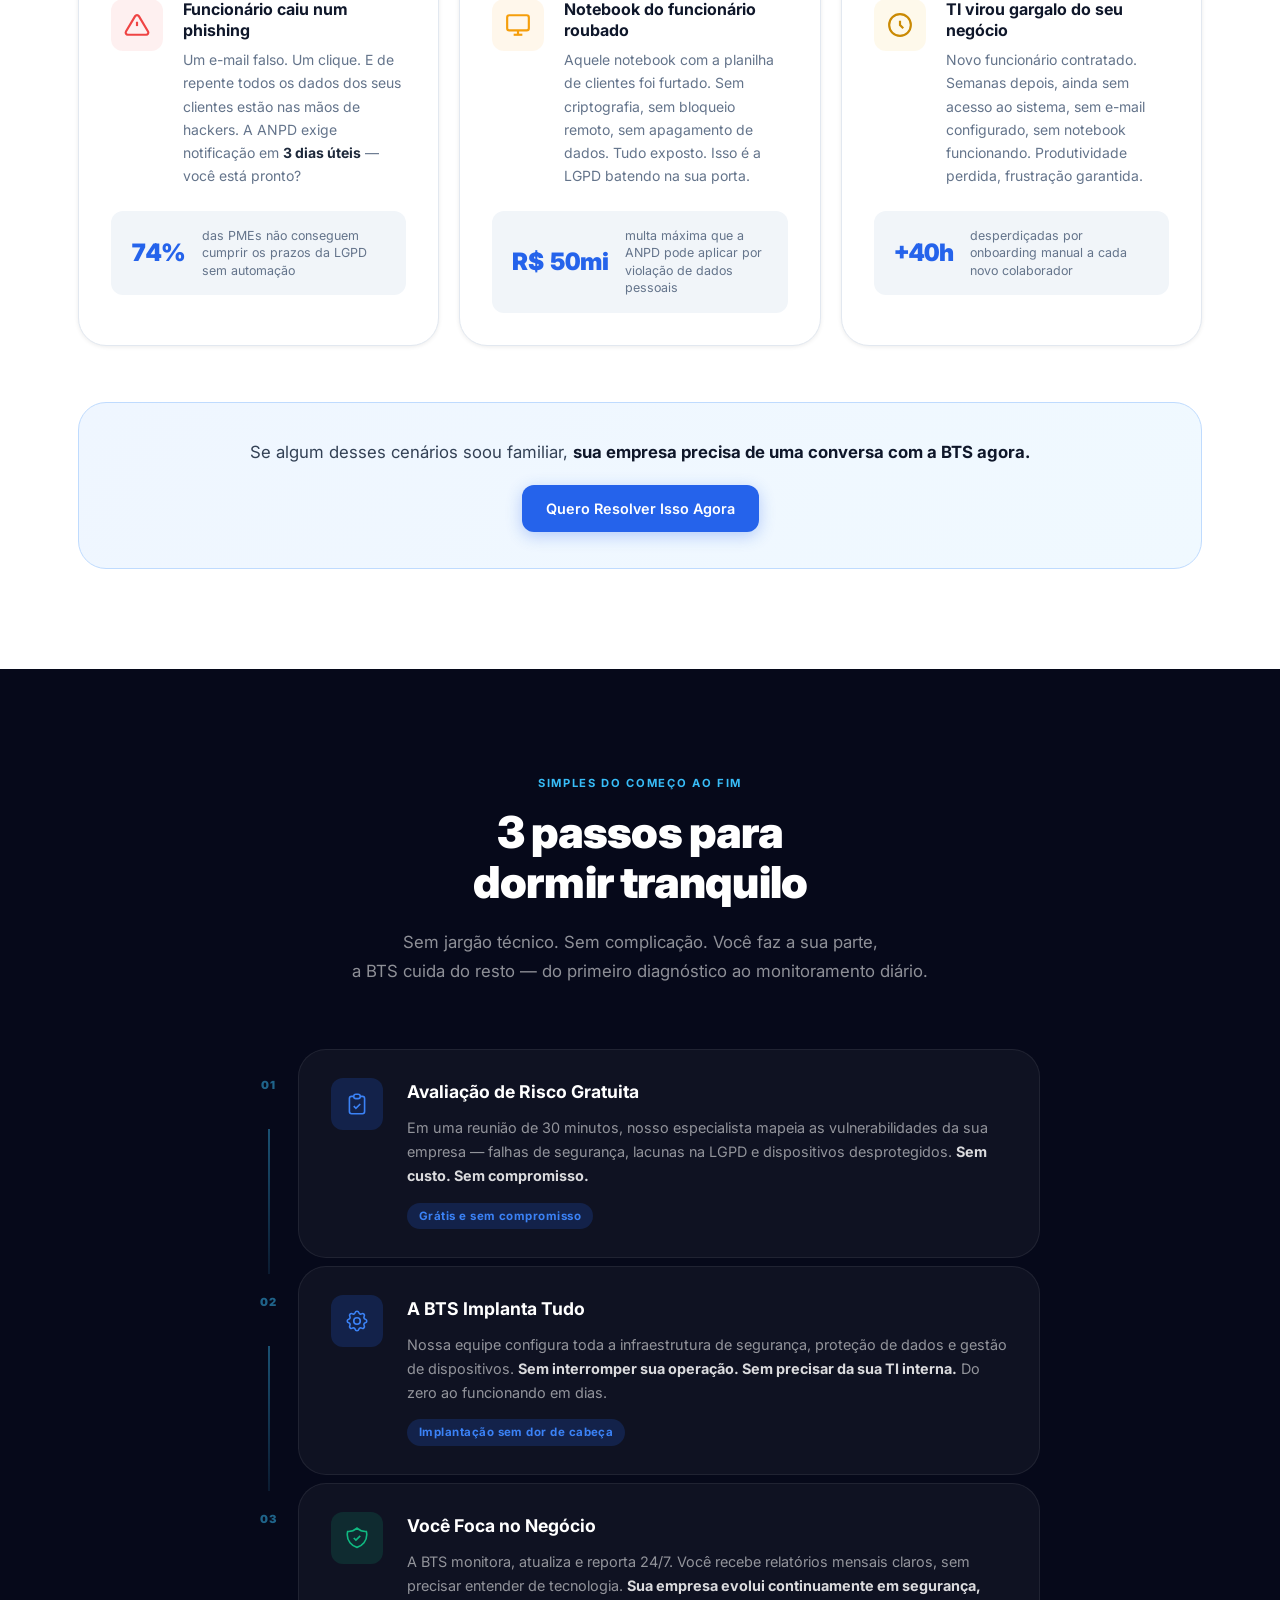
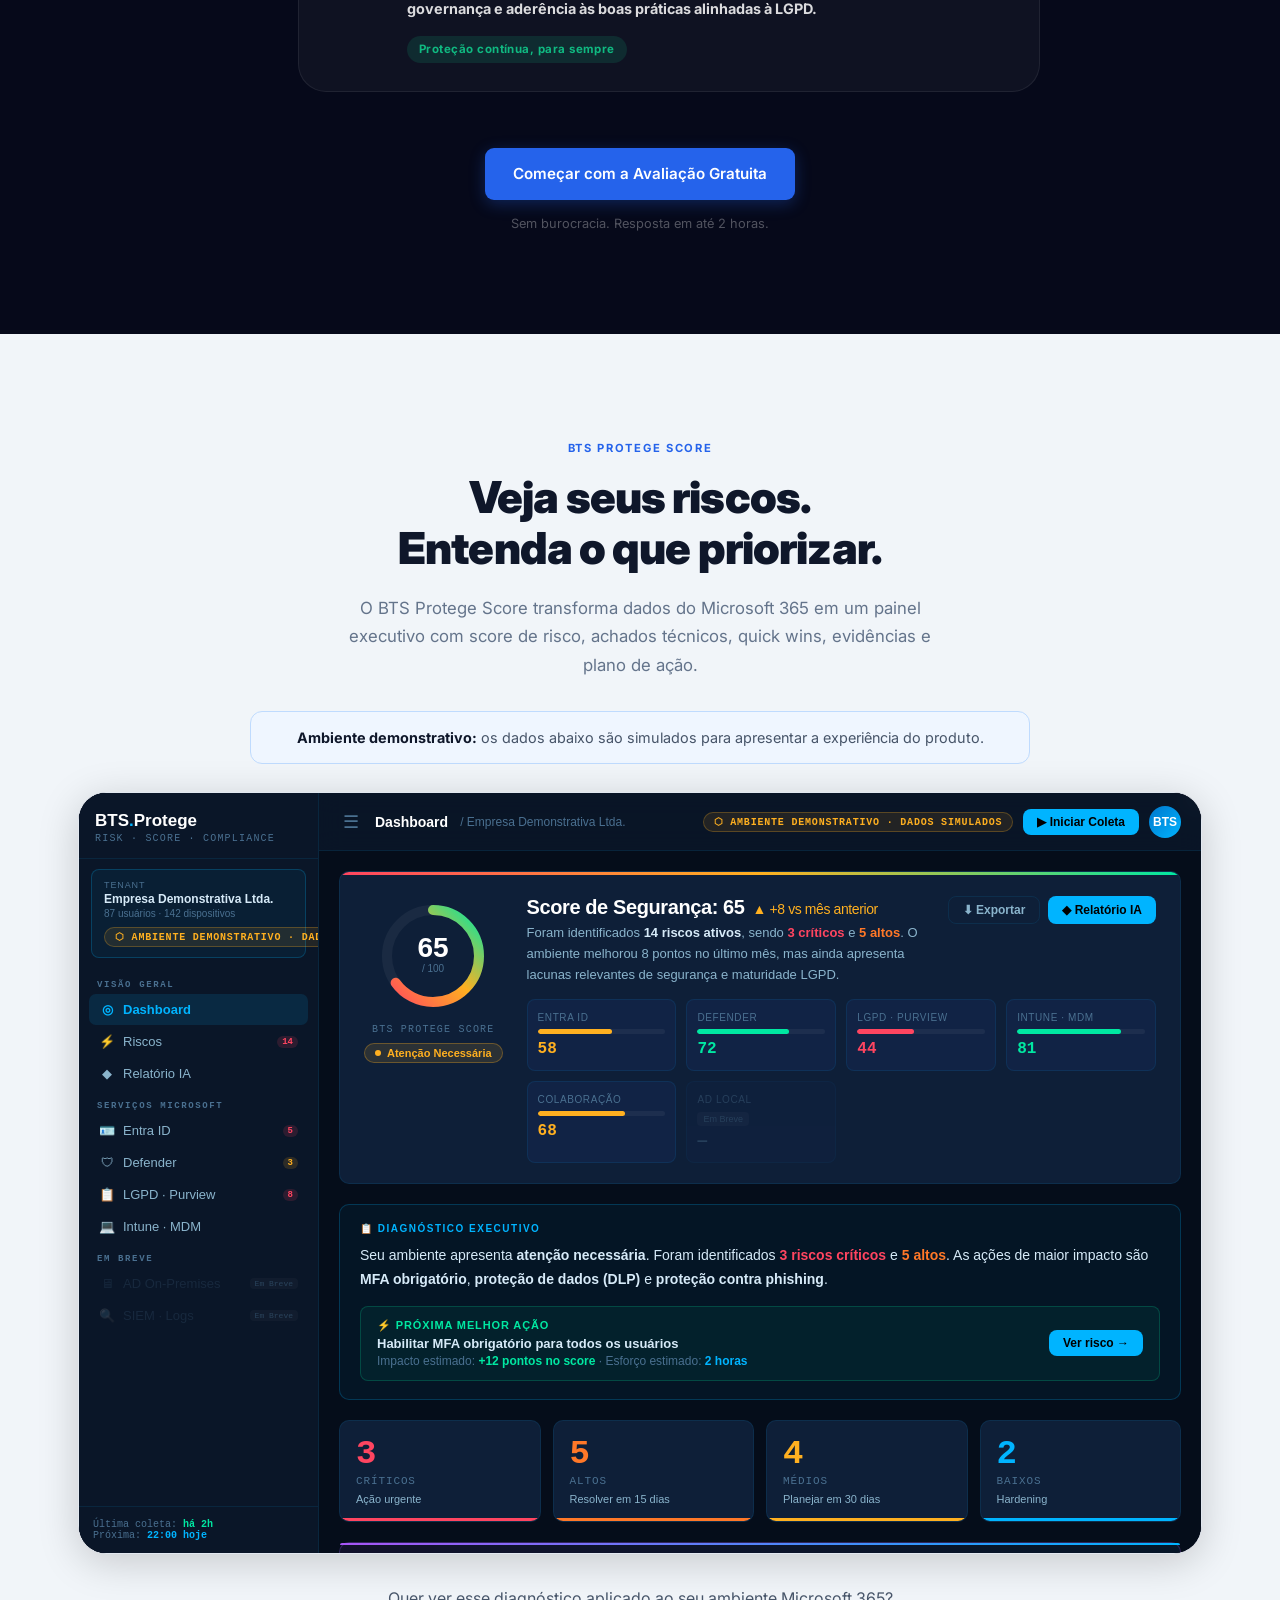
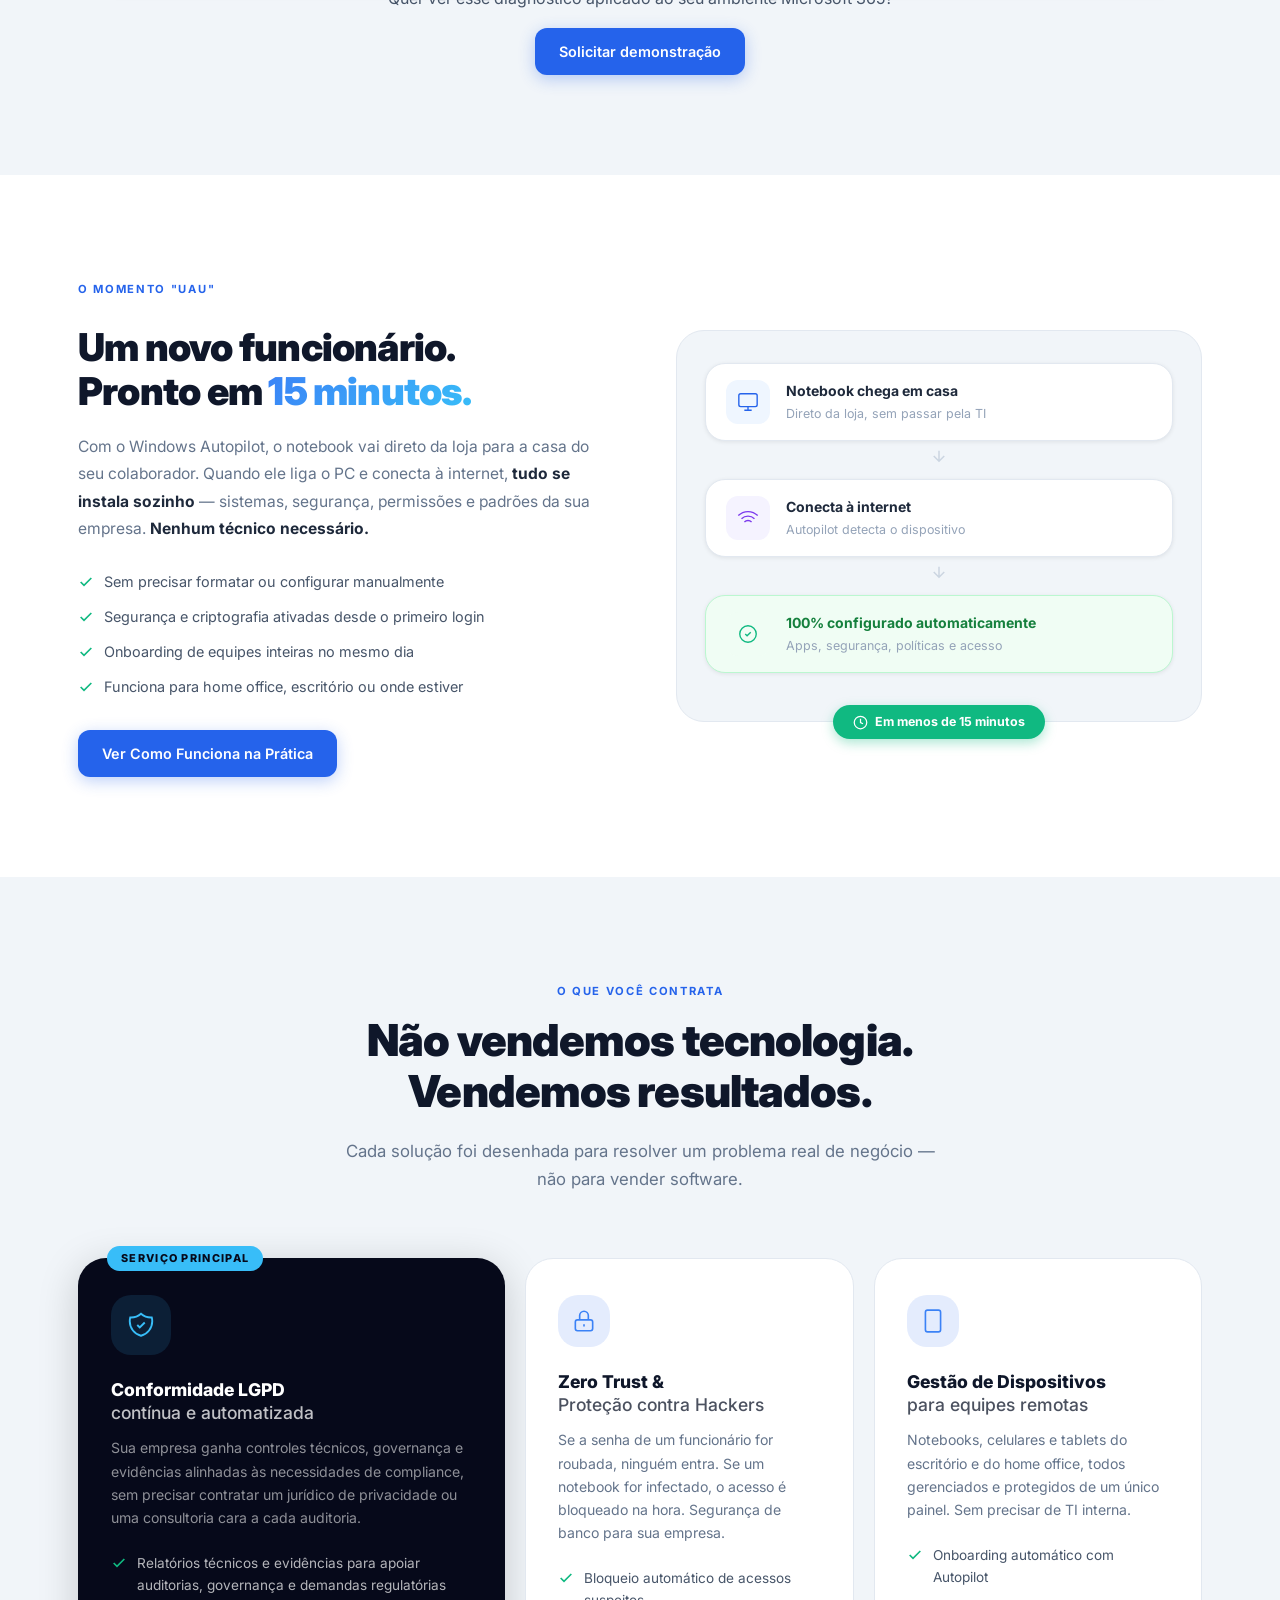
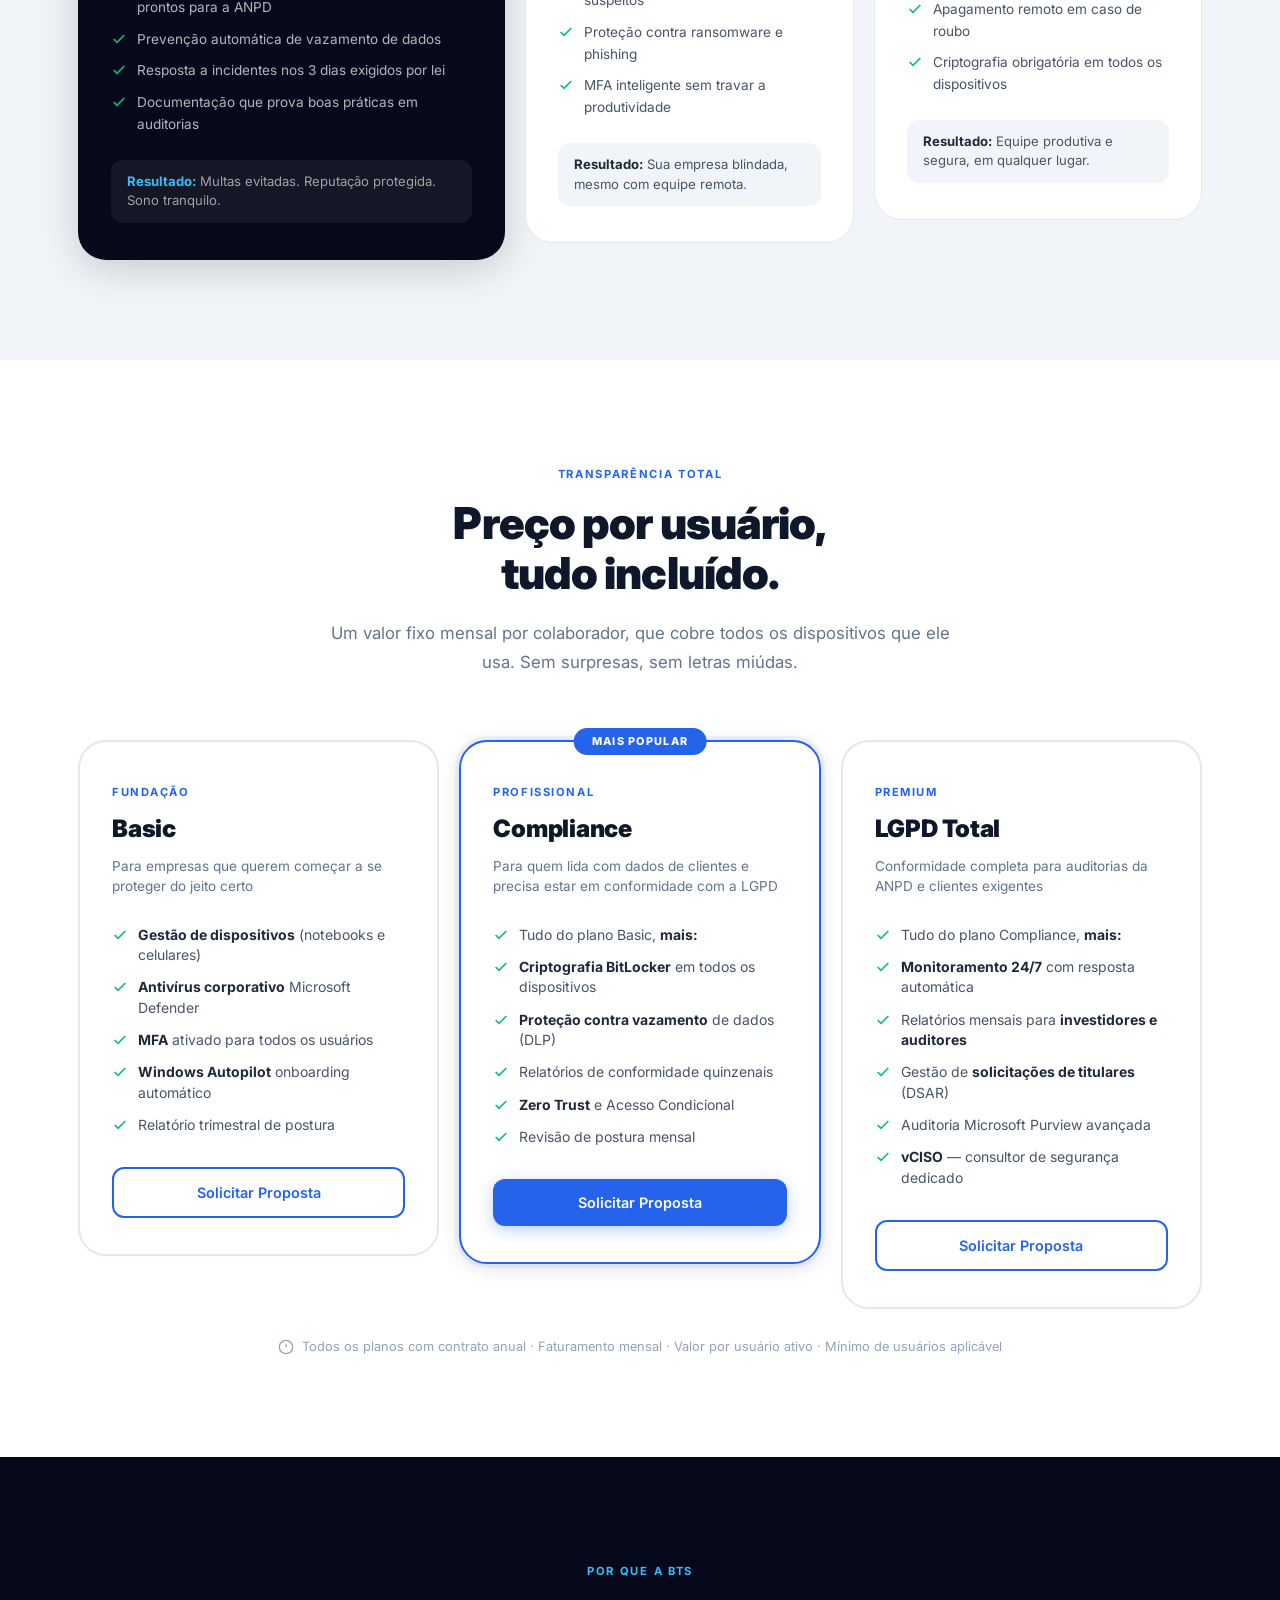
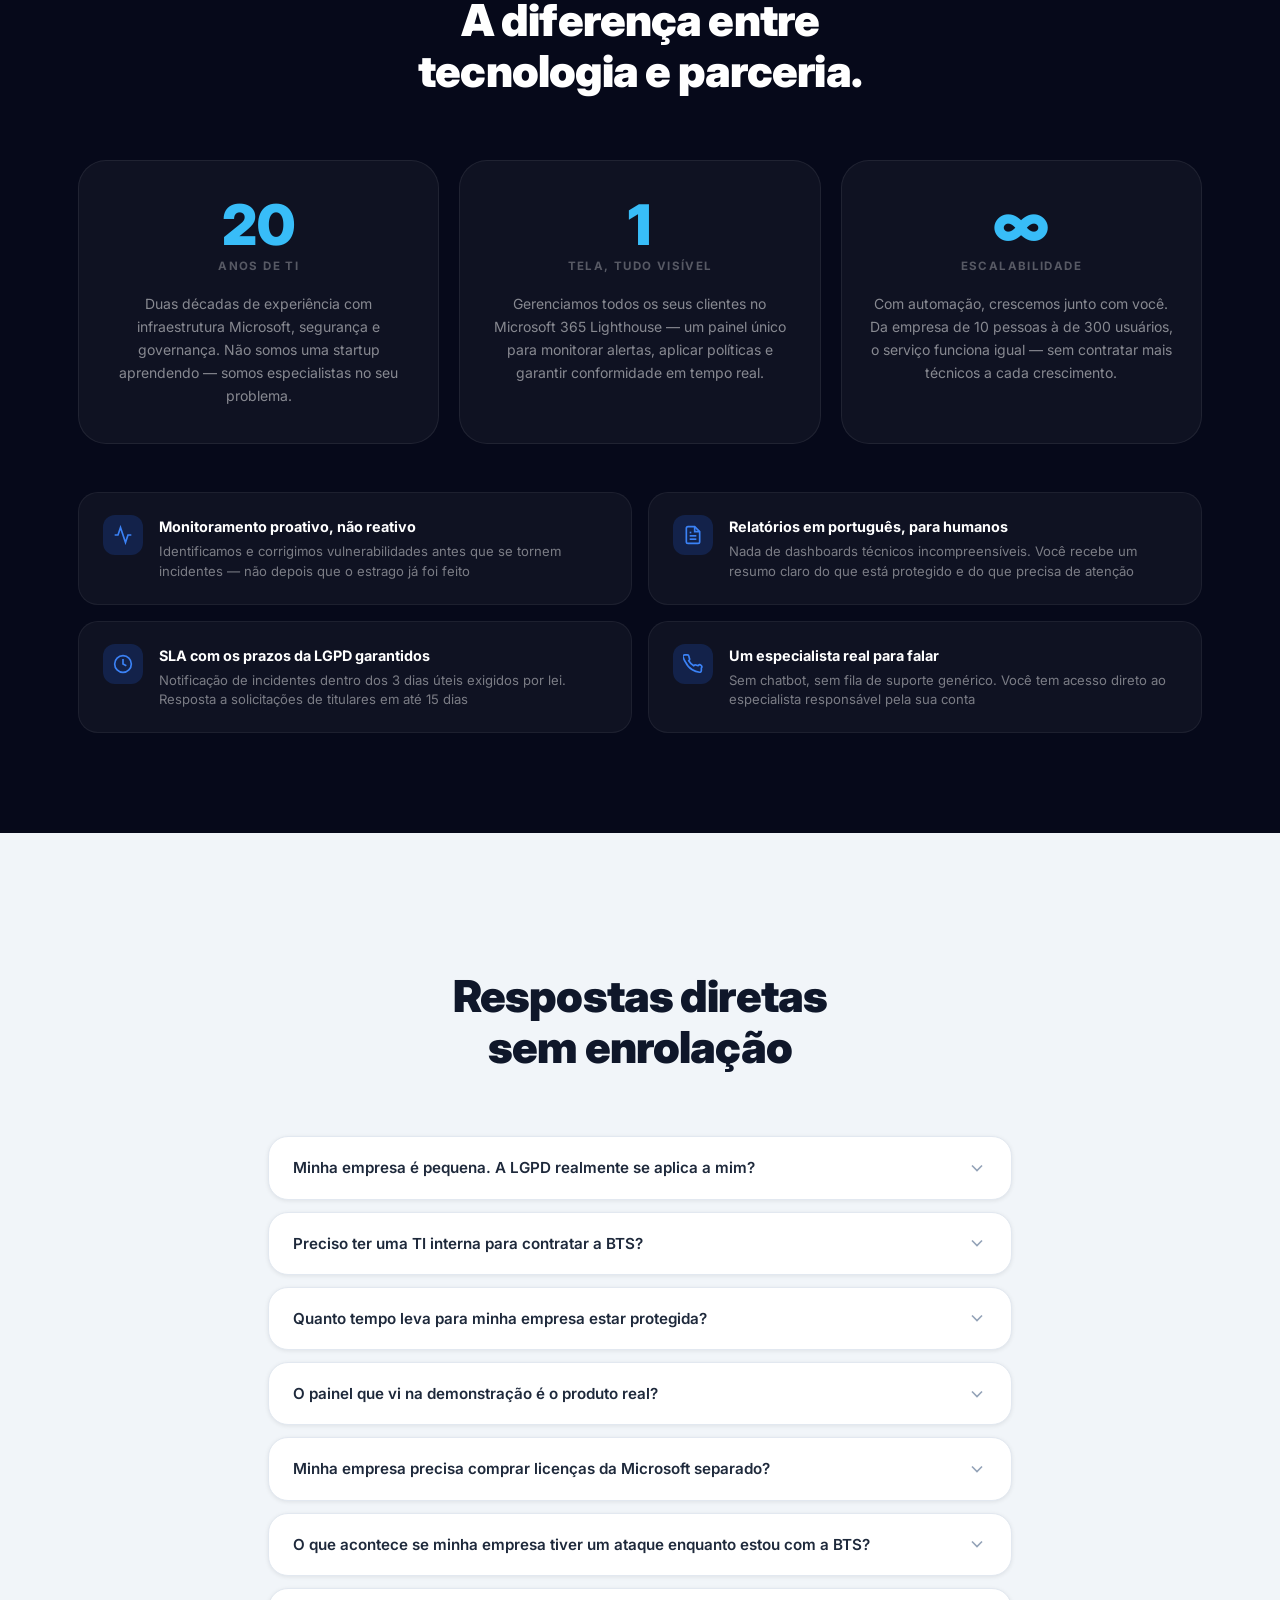
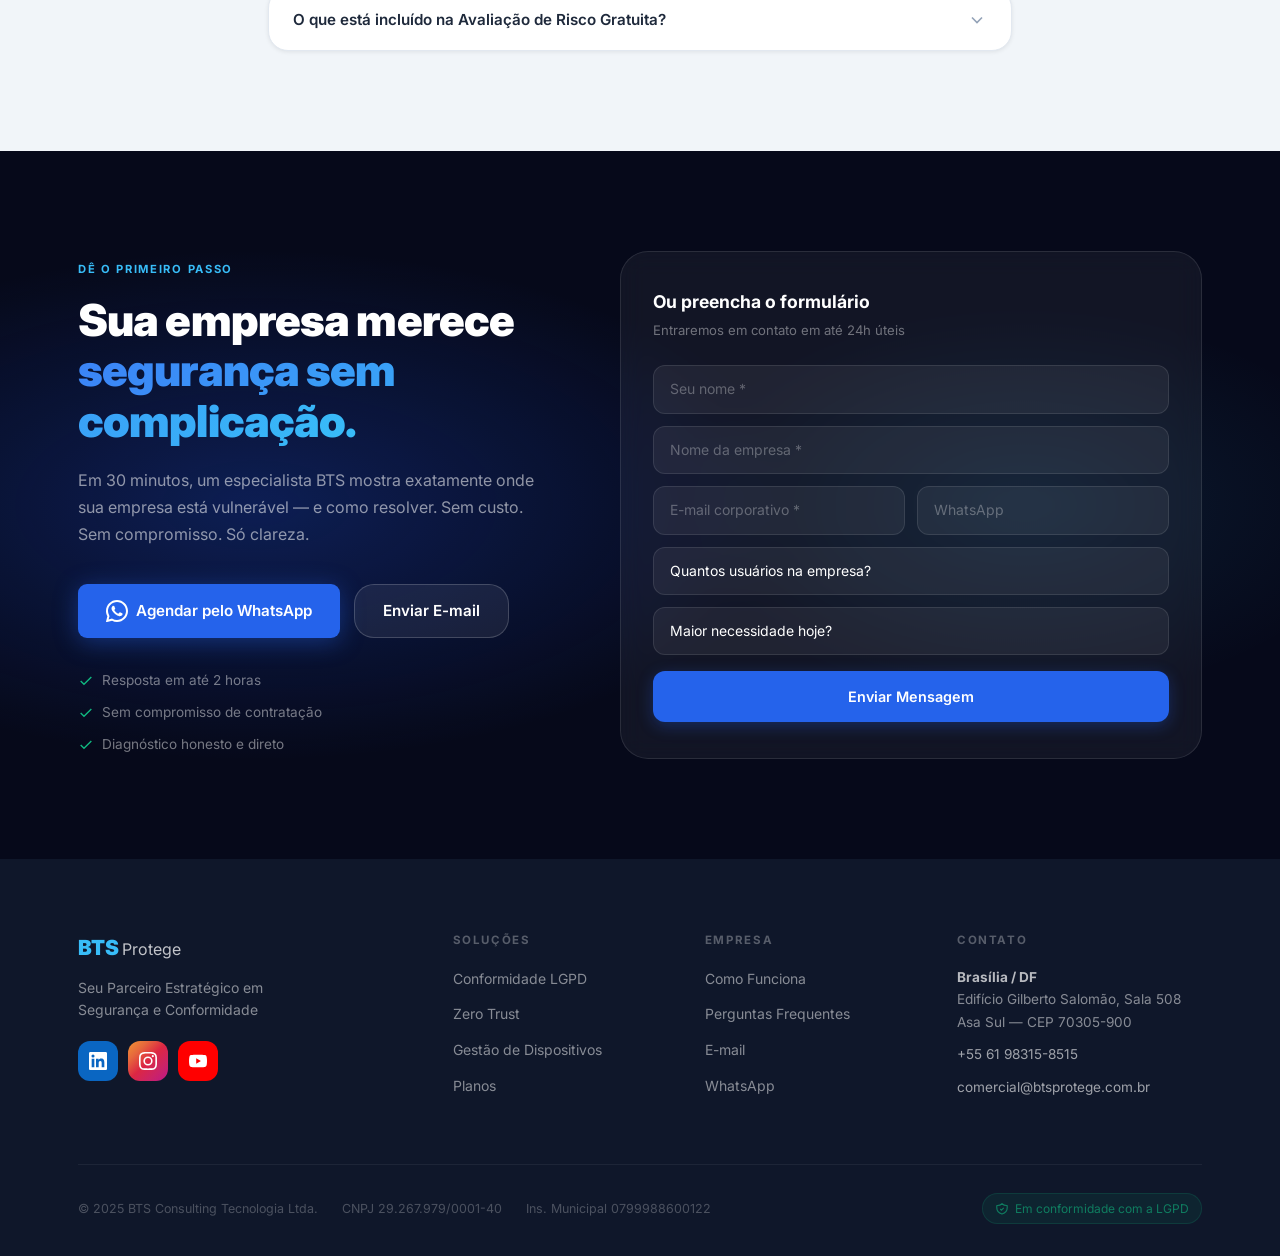
==== commit 82cbb48f: "Update index.html" ====
--- a/index.html
+++ b/index.html
@@ -690,6 +690,16 @@
 
       <div class="faq-item">
         <button class="faq-q" aria-expanded="false">
+          <span>O painel que vi na demonstração é o produto real?</span>
+          <svg class="faq-arrow" viewBox="0 0 24 24" fill="none" stroke="currentColor" stroke-width="2"><polyline points="6 9 12 15 18 9"/></svg>
+        </button>
+        <div class="faq-a">
+          <p>Sim — o painel interativo que você explorou é uma representação fiel da experiência real do BTS Protege Score. Os dados são simulados para fins de demonstração, mas o layout, os riscos, os subscores, o relatório gerado por IA e o plano de ação refletem exatamente o que um cliente ativo visualiza sobre o próprio ambiente Microsoft 365. A diferença é que, no produto real, todos os dados são coletados automaticamente do seu tenant — sem precisar instalar nada, sem intervenção manual.</p>
+        </div>
+      </div>
+
+      <div class="faq-item">
+        <button class="faq-q" aria-expanded="false">
           <span>Minha empresa precisa comprar licenças da Microsoft separado?</span>
           <svg class="faq-arrow" viewBox="0 0 24 24" fill="none" stroke="currentColor" stroke-width="2"><polyline points="6 9 12 15 18 9"/></svg>
         </button>
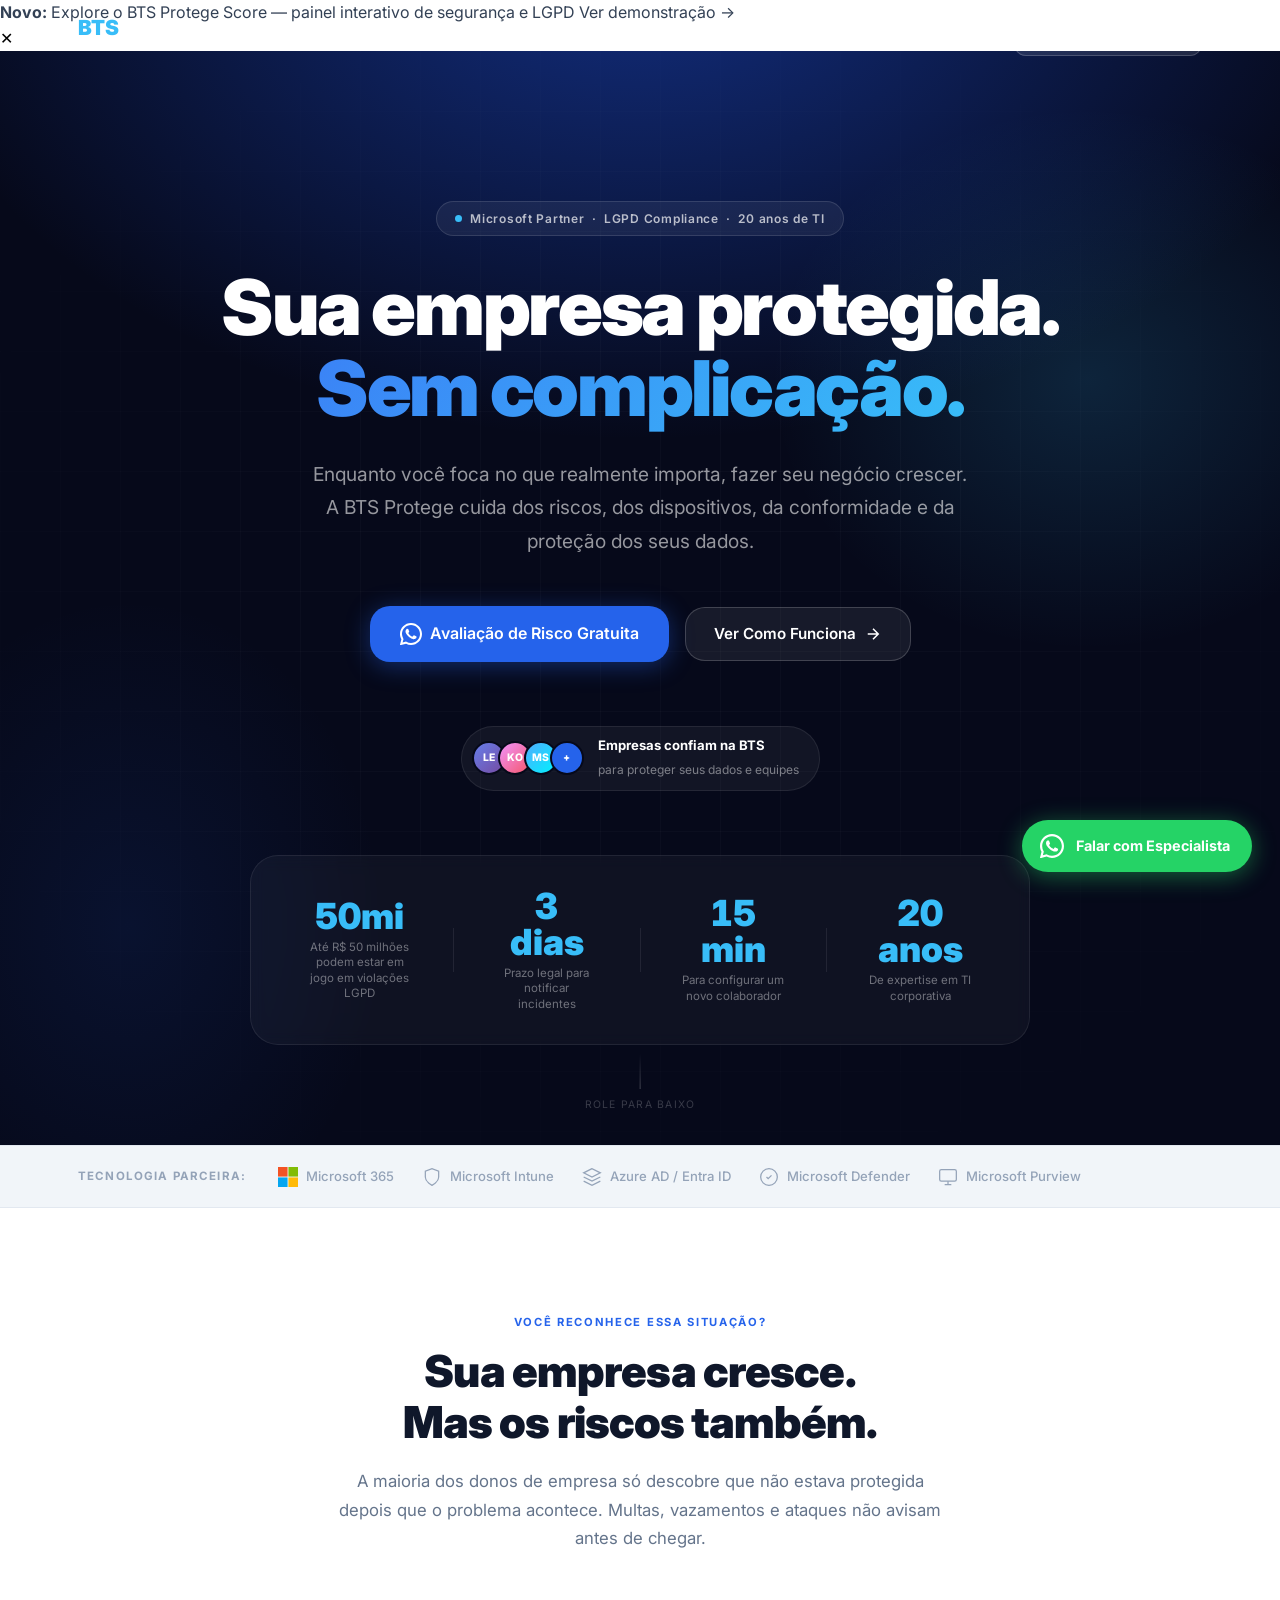
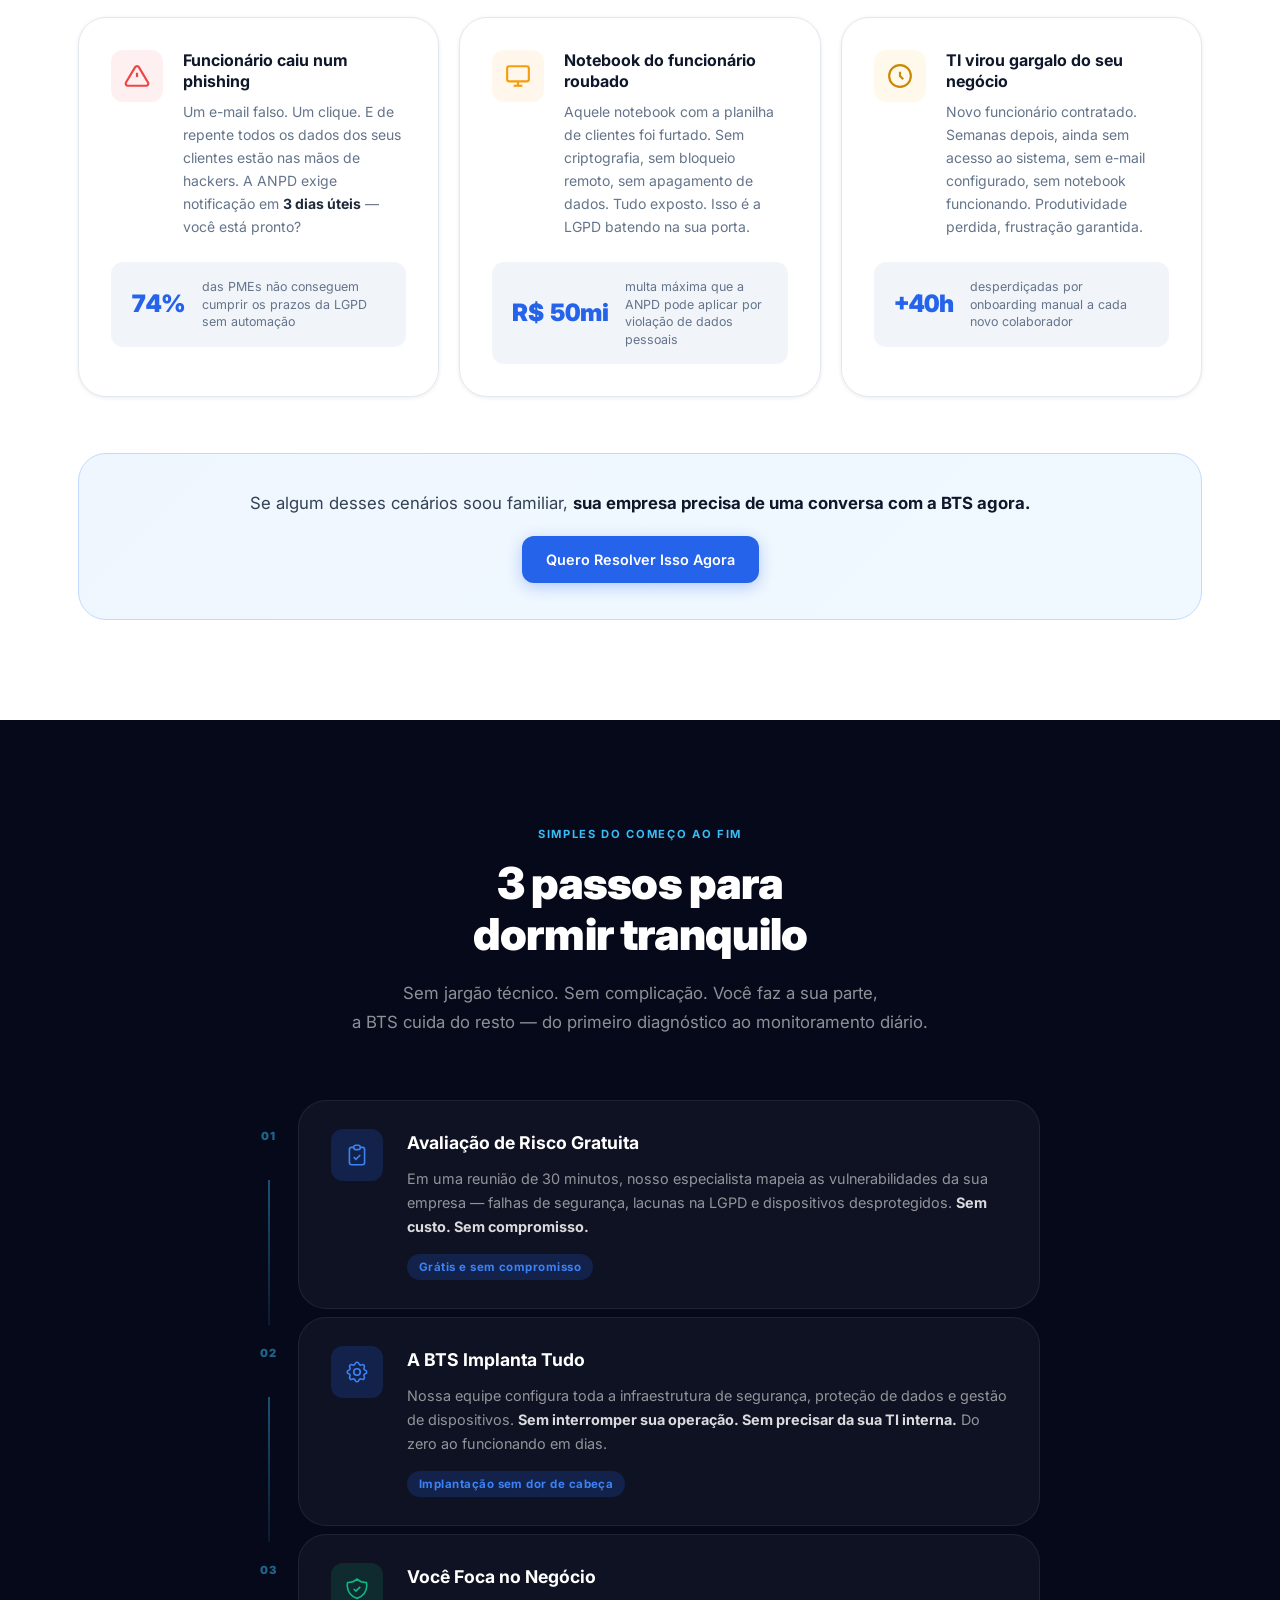
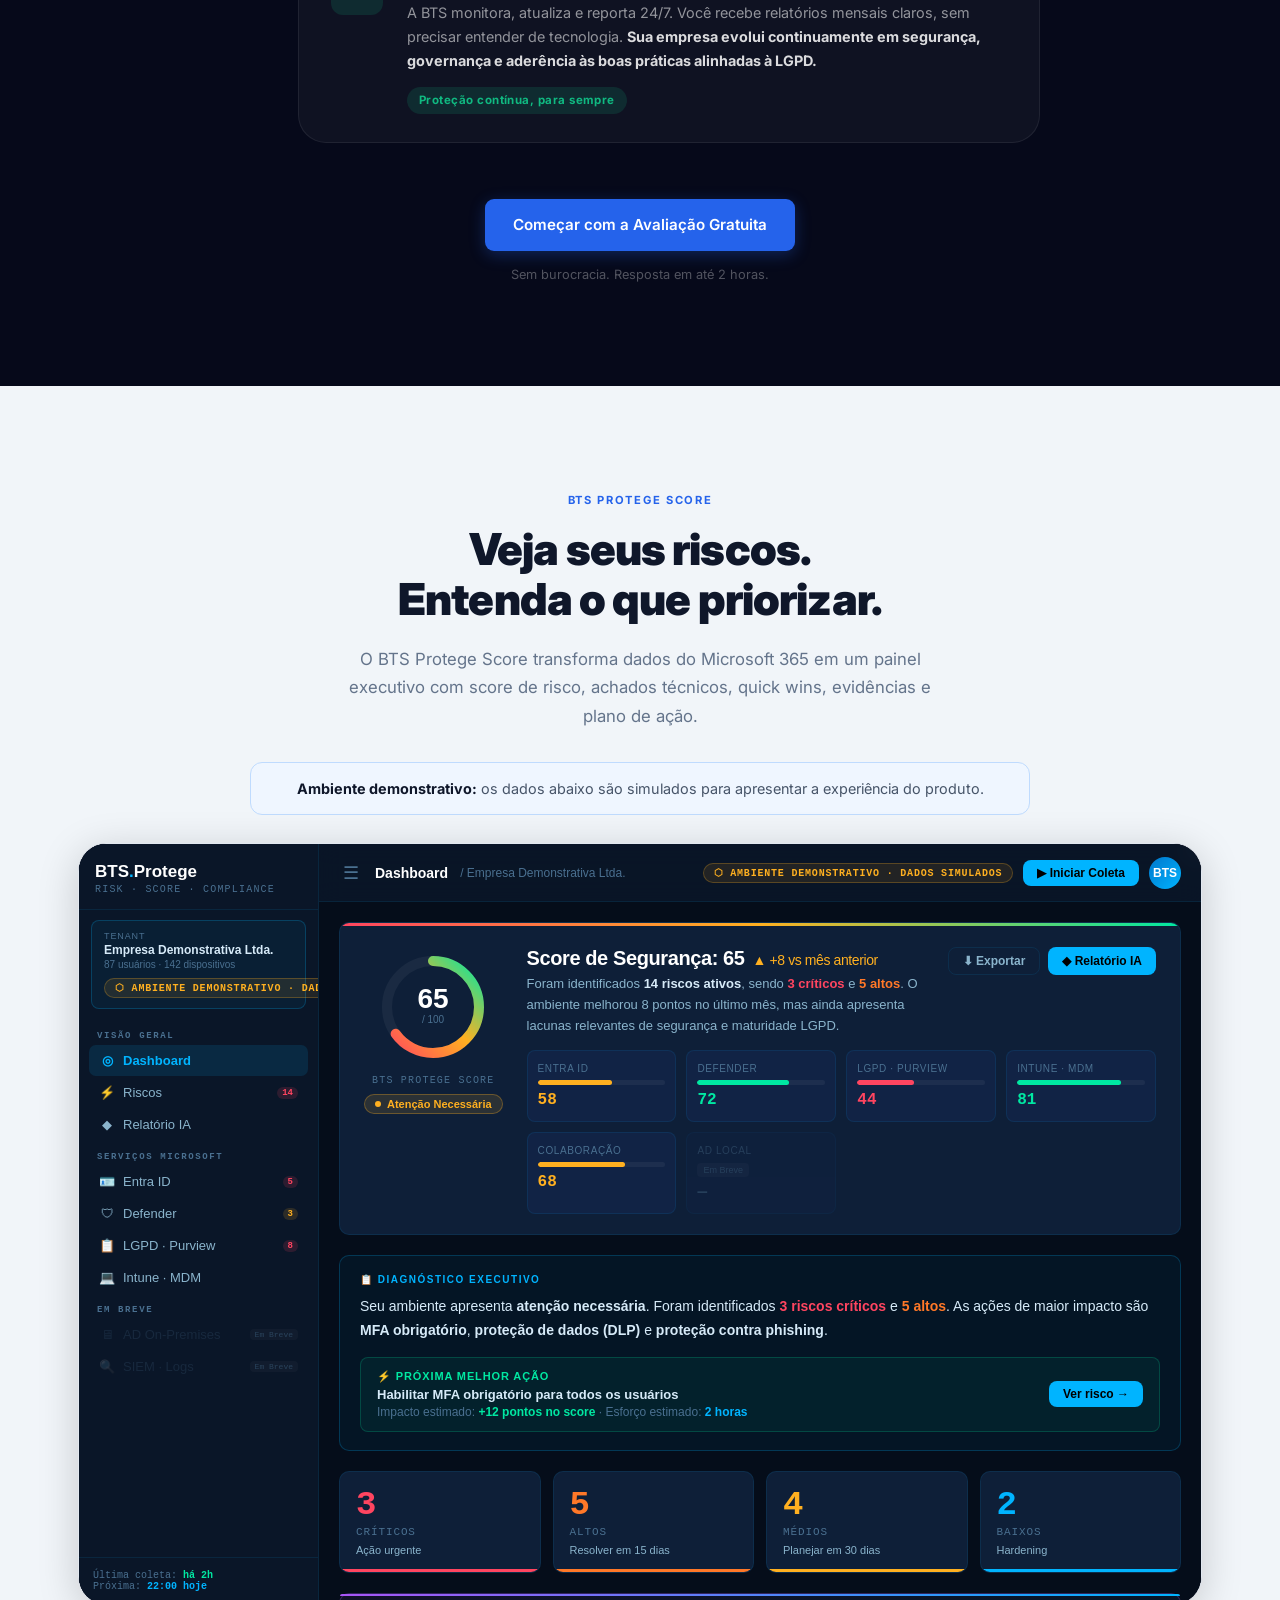
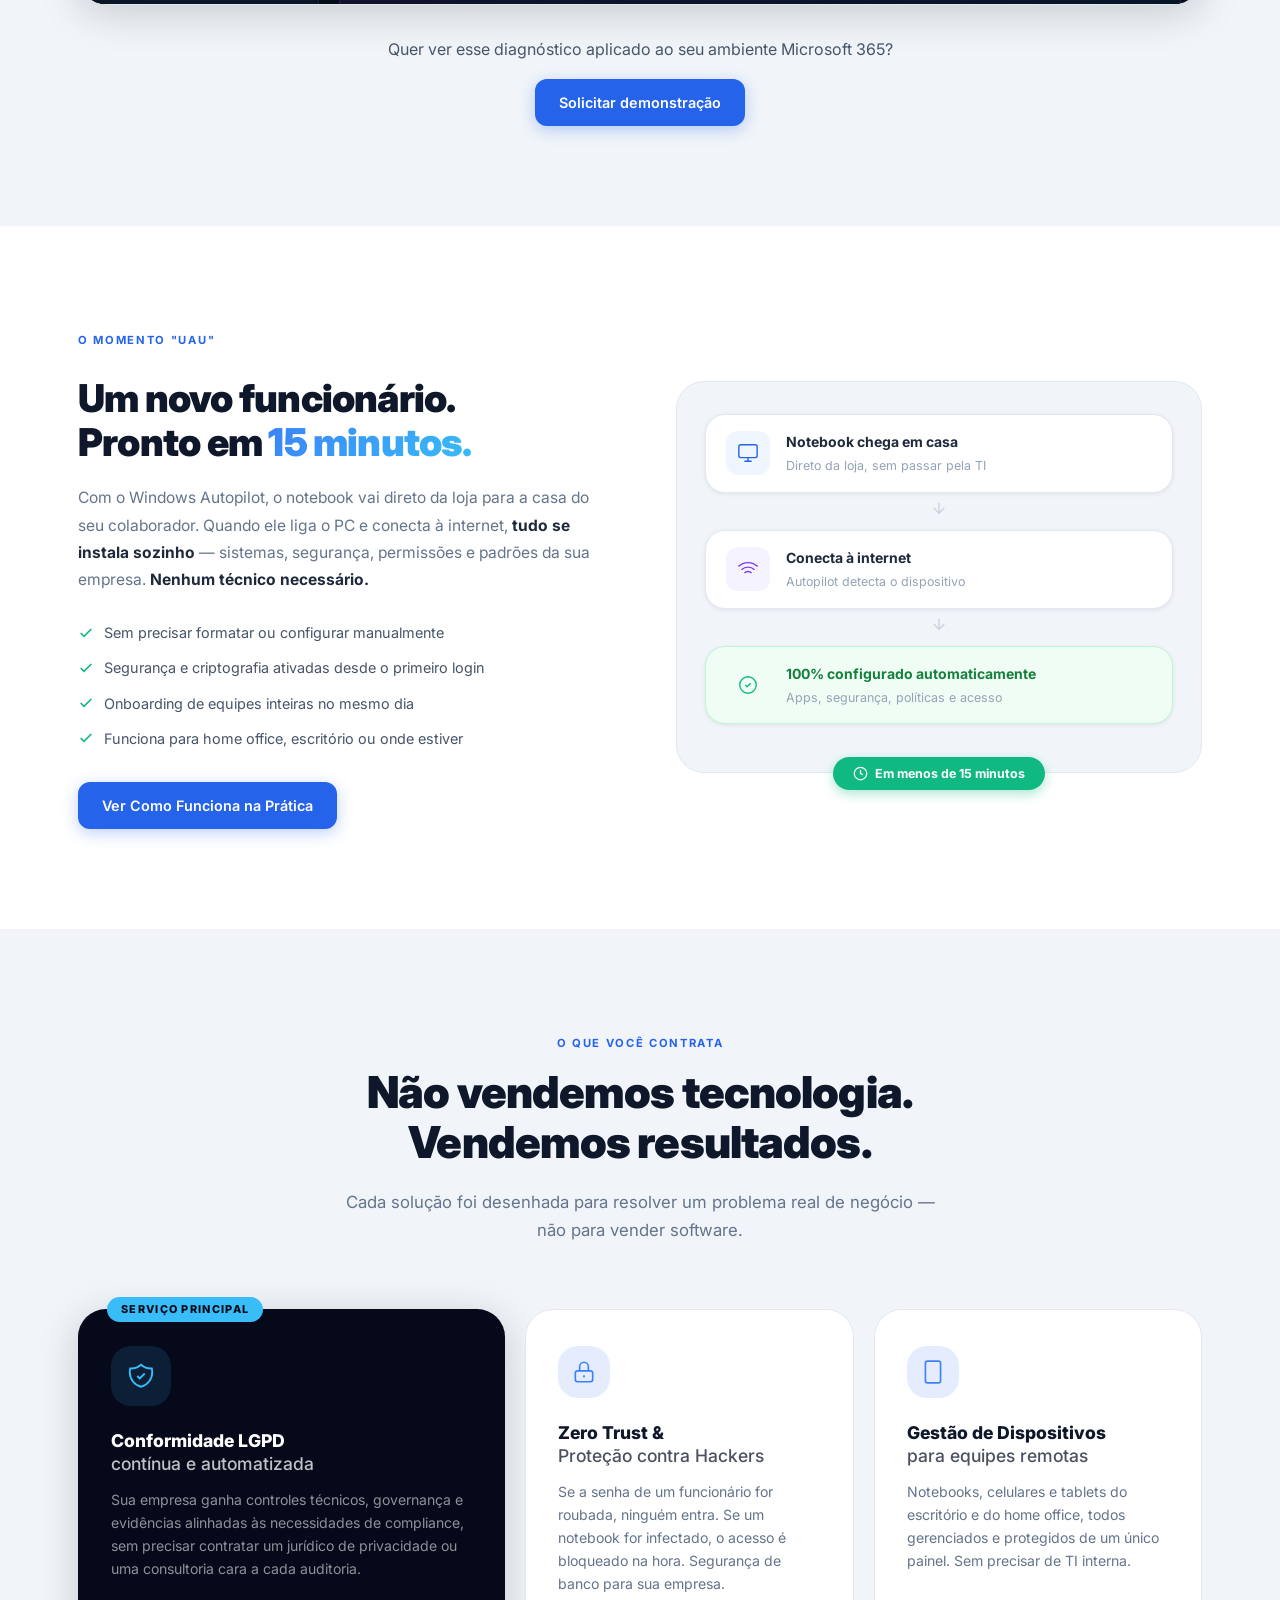
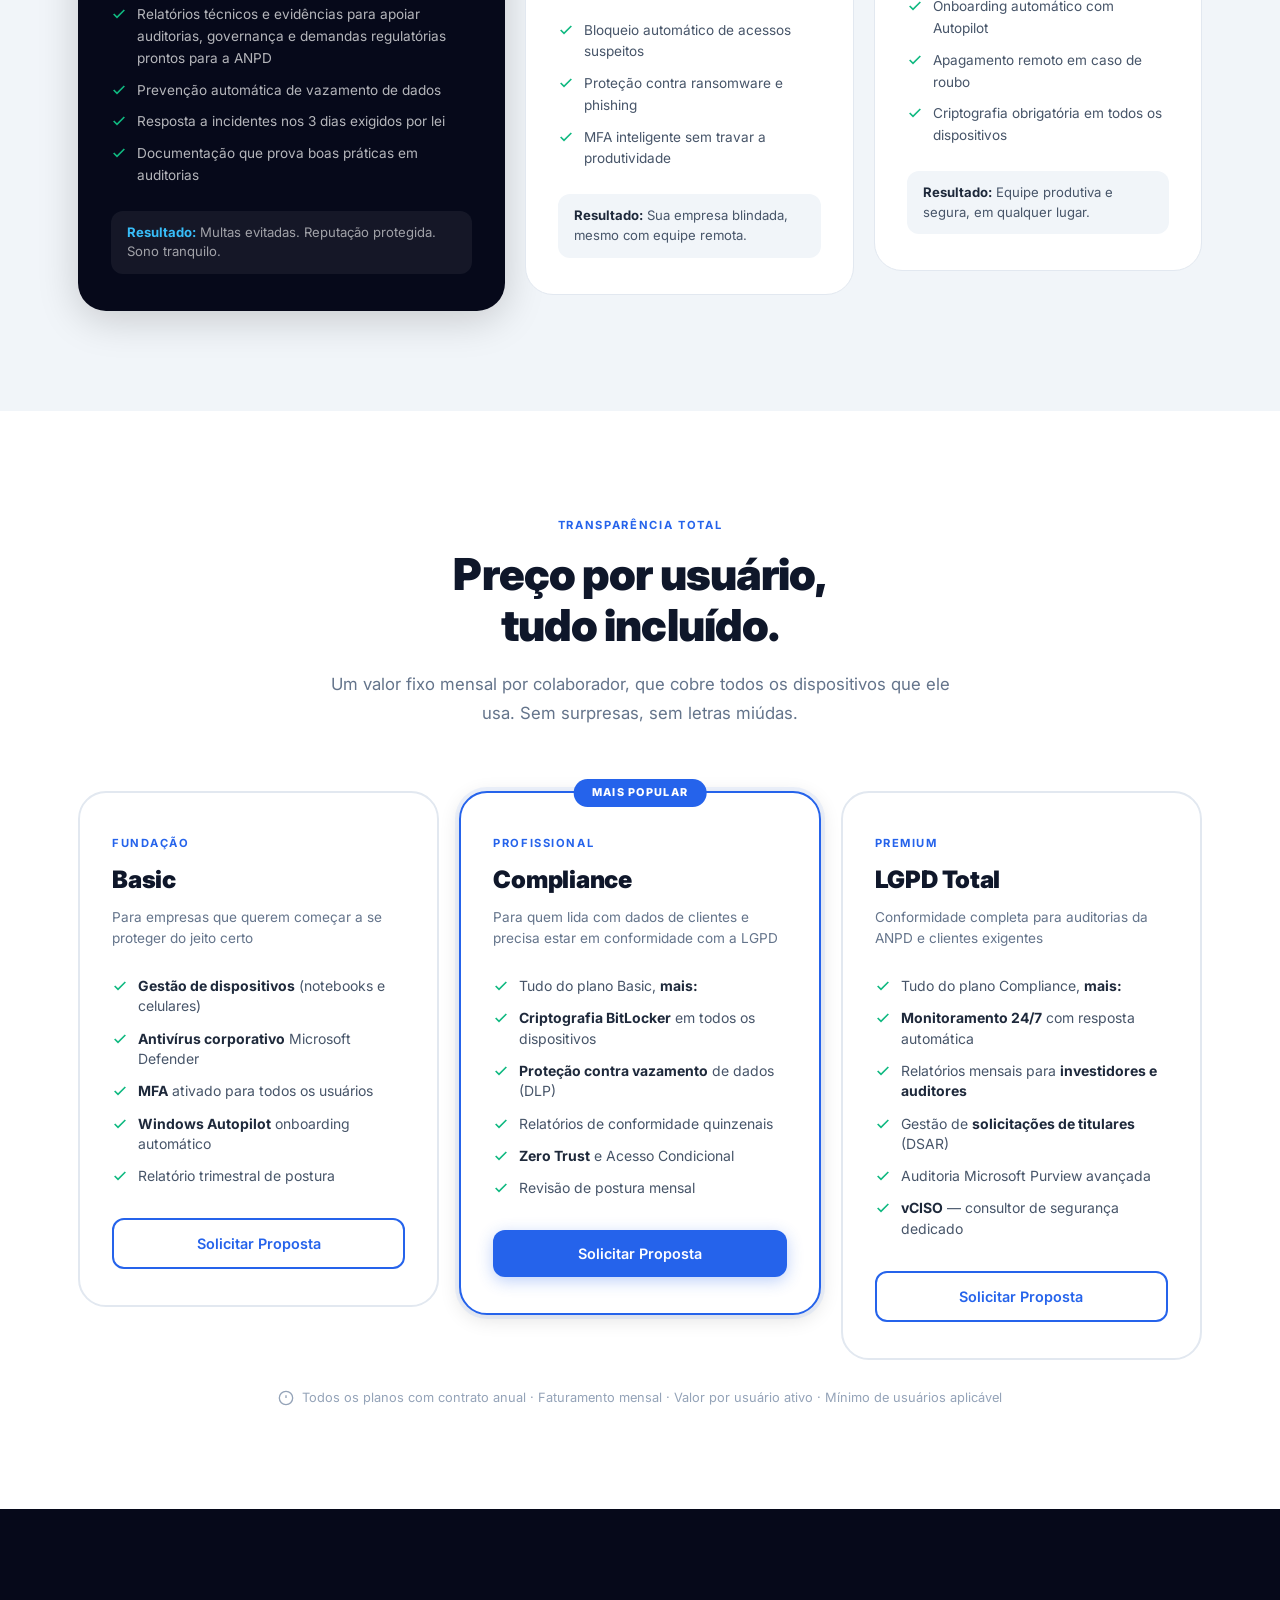
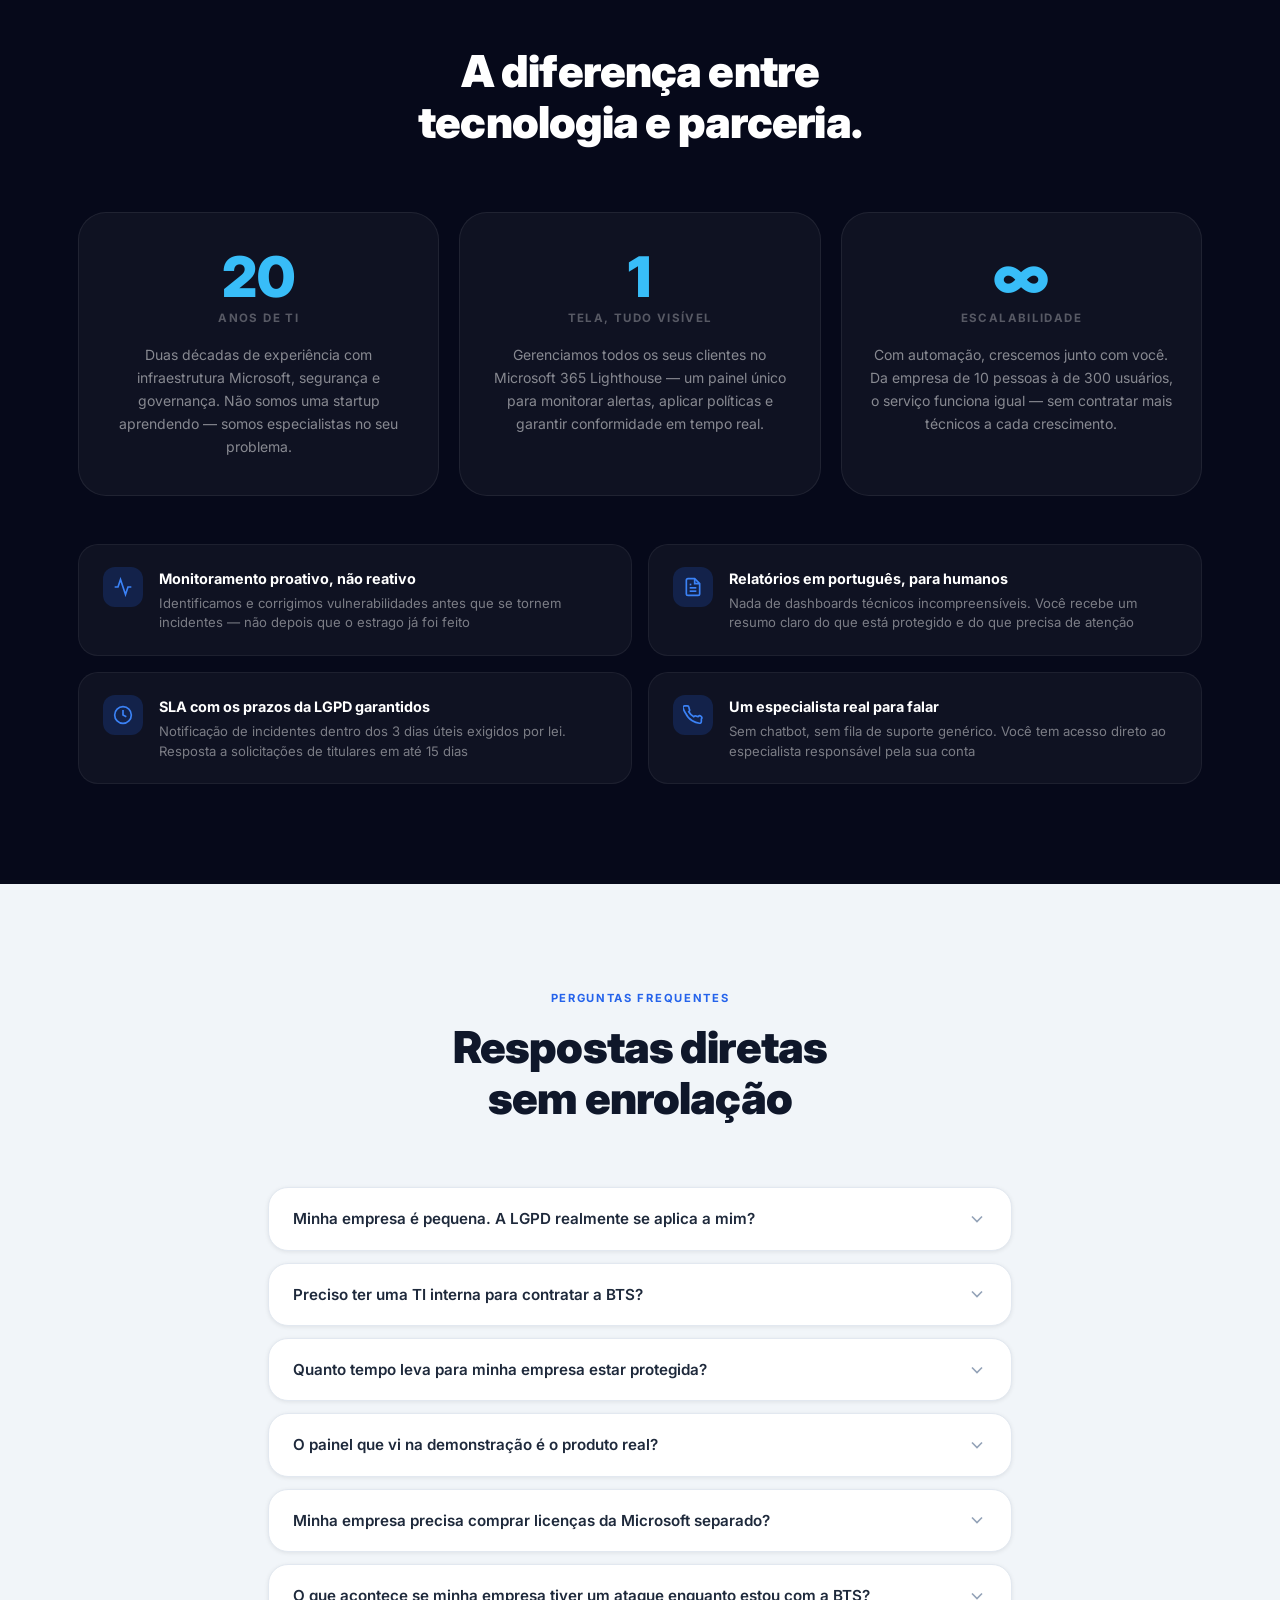
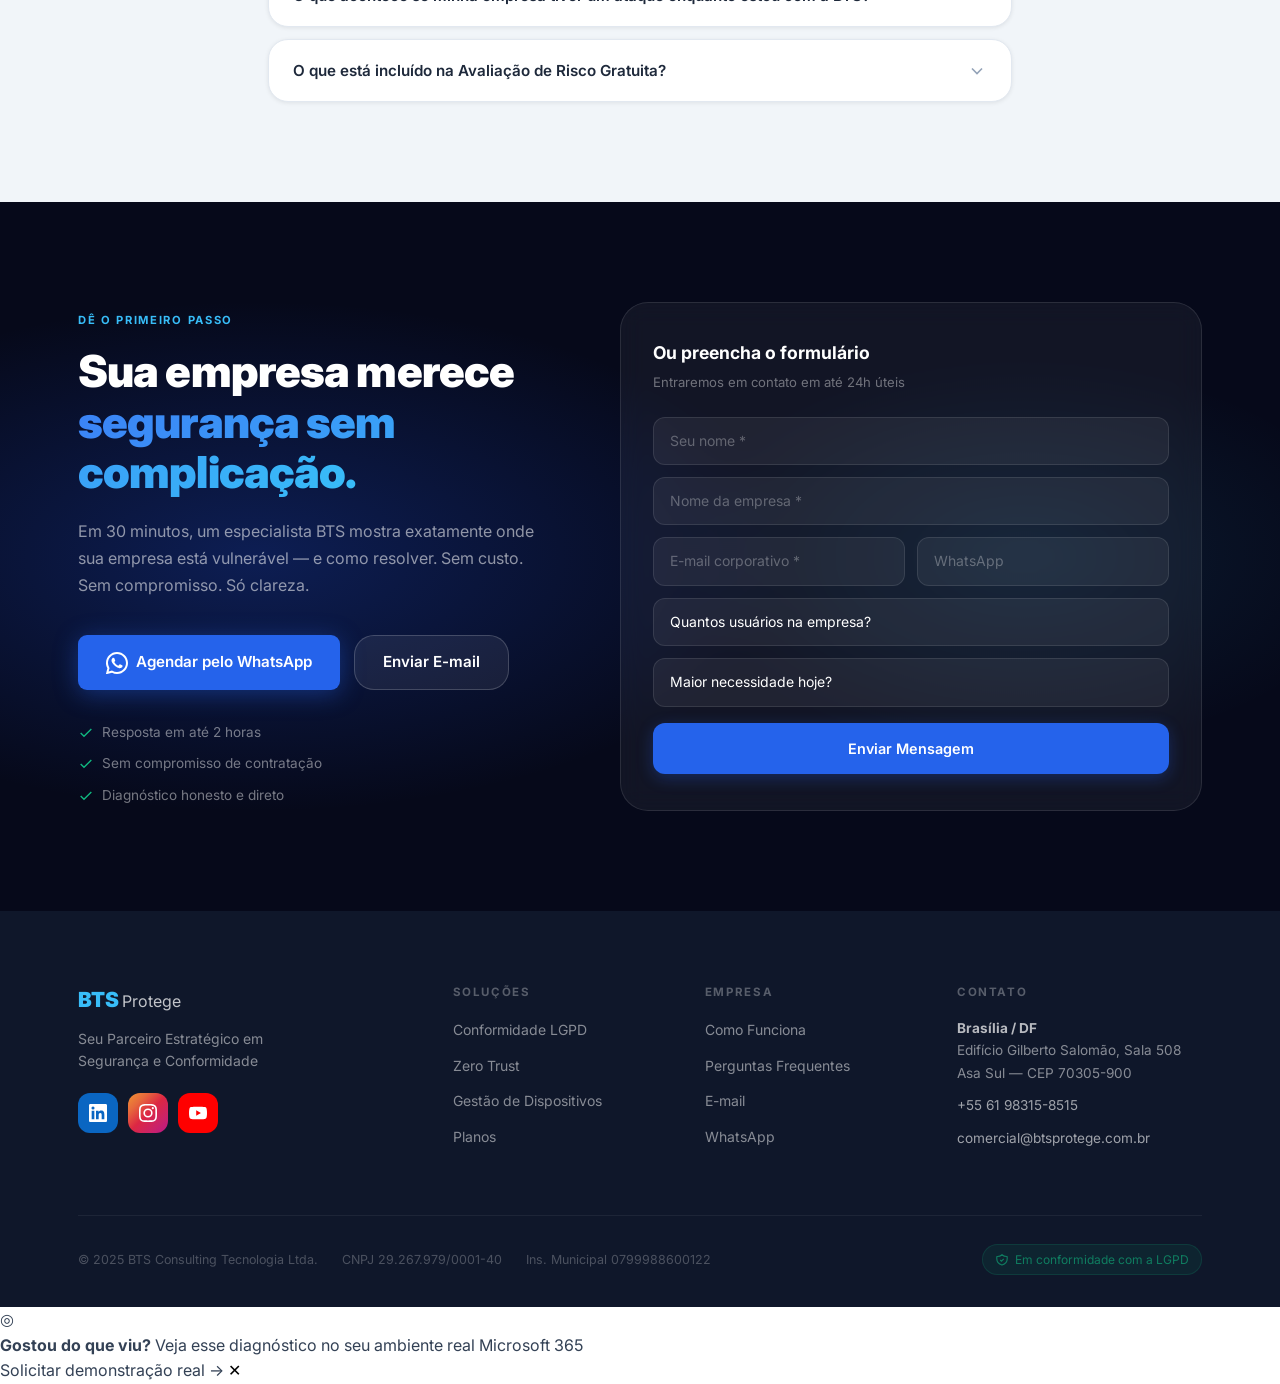
==== commit ef5d7406: "Update index.html" ====
--- a/index.html
+++ b/index.html
@@ -15,6 +15,21 @@
 </head>
 <body>
 
+<div class="announce-bar" id="announceBar">
+  <div class="announce-bar__content">
+    <span class="announce-bar__pulse"></span>
+    <span class="announce-bar__text">
+      <strong>Novo:</strong>
+      <span> Explore o BTS Protege Score —</span>
+      painel interativo de segurança e LGPD
+    </span>
+    <a href="#score" class="announce-bar__cta" id="announceBarCta">
+      Ver demonstração →
+    </a>
+  </div>
+  <button class="announce-bar__close" id="announceBarClose" aria-label="Fechar">✕</button>
+</div>
+  
 <!-- ░░ PROGRESS BAR ░░ -->
 <div class="progress-bar" id="progressBar"></div>
 
@@ -894,6 +909,27 @@
   <span>Mensagem enviada! Em breve um especialista entrará em contato.</span>
 </div>
 
+
+<div class="score-sticky" id="scoreSticky">
+  <div class="score-sticky__left">
+    <div class="score-sticky__icon">◎</div>
+    <div class="score-sticky__text">
+      <strong>Gostou do que viu?</strong>
+      <span>Veja esse diagnóstico no seu ambiente real Microsoft 365</span>
+    </div>
+  </div>
+  <div class="score-sticky__actions">
+    <a
+      href="https://wa.me/5561983158515?text=Ol%C3%A1%2C+quero+ver+o+BTS+Protege+Score+aplicado+ao+meu+ambiente+real."
+      target="_blank"
+      class="score-sticky__cta">
+      Solicitar demonstração real →
+    </a>
+    <button class="score-sticky__dismiss" id="scoreStickyDismiss" aria-label="Fechar">✕</button>
+  </div>
+</div>
+
+  
 <script src="js/script.js"></script>
 </body>
 </html>
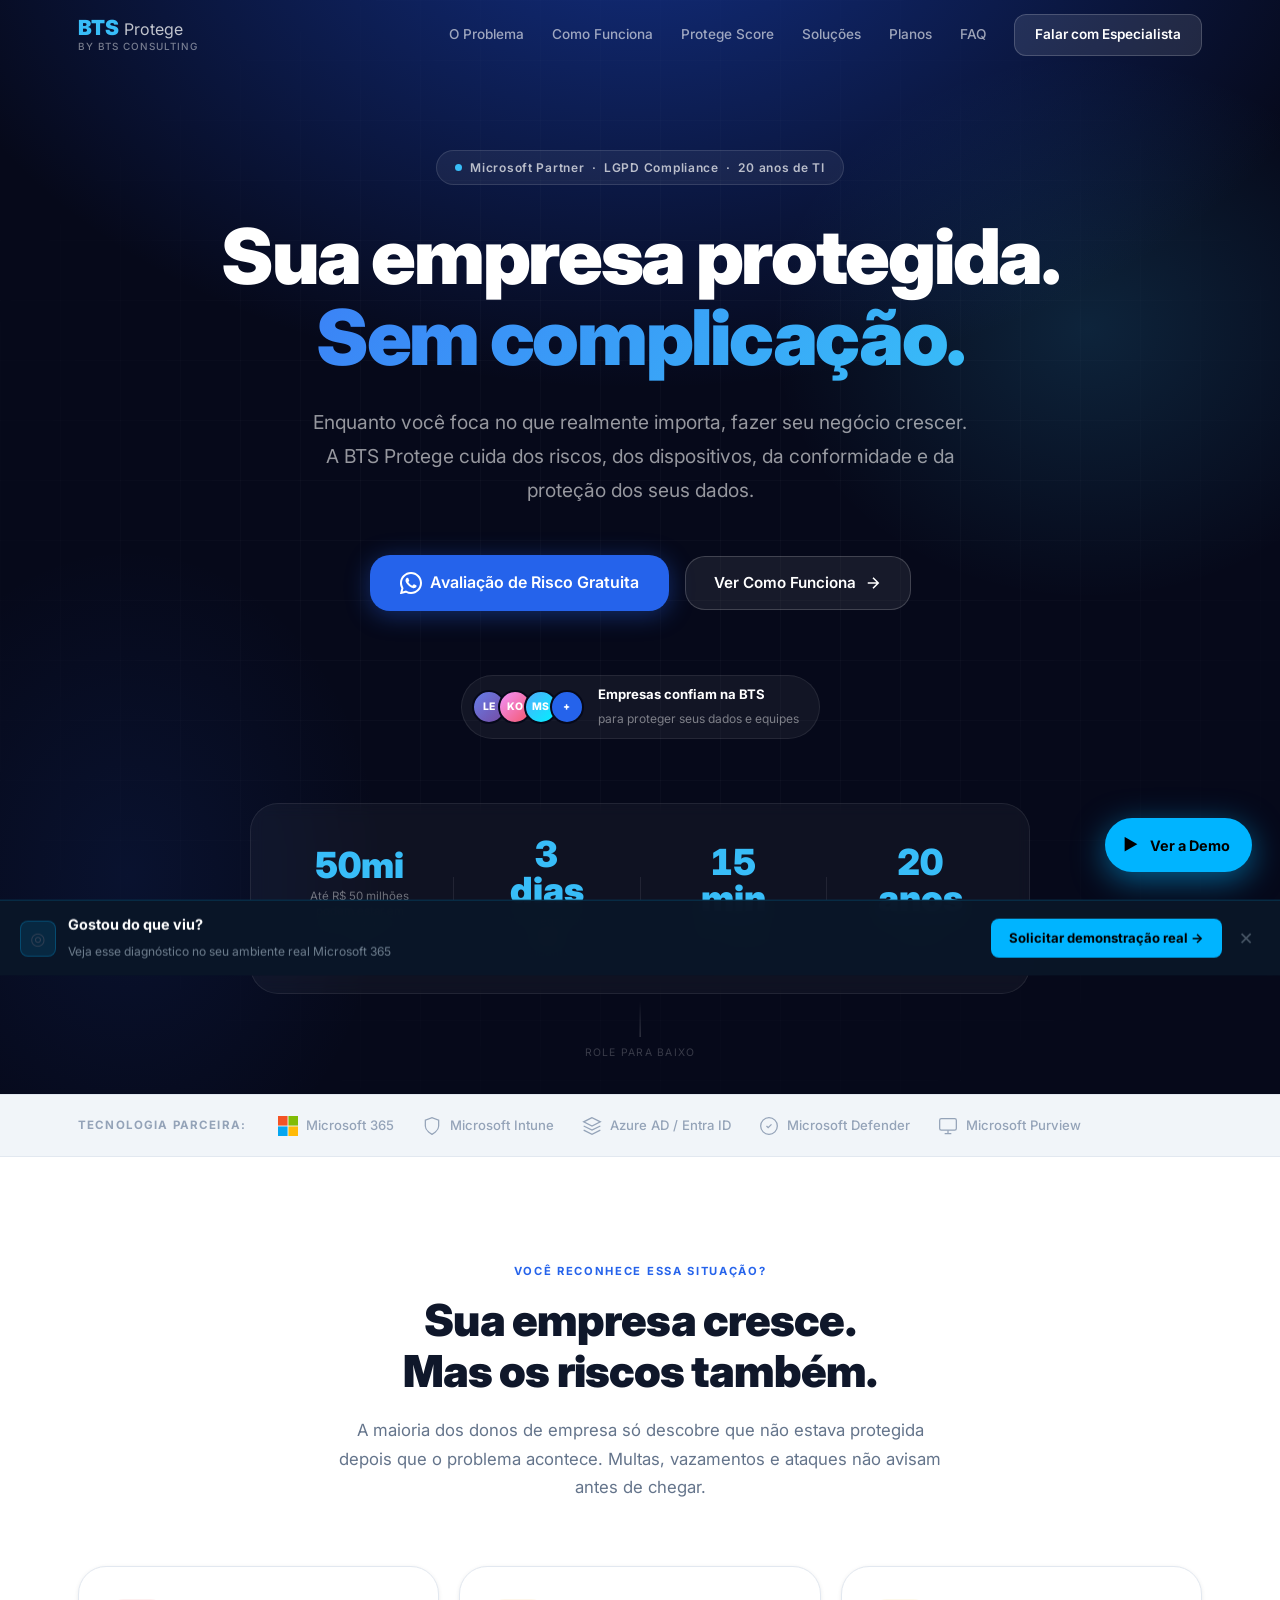
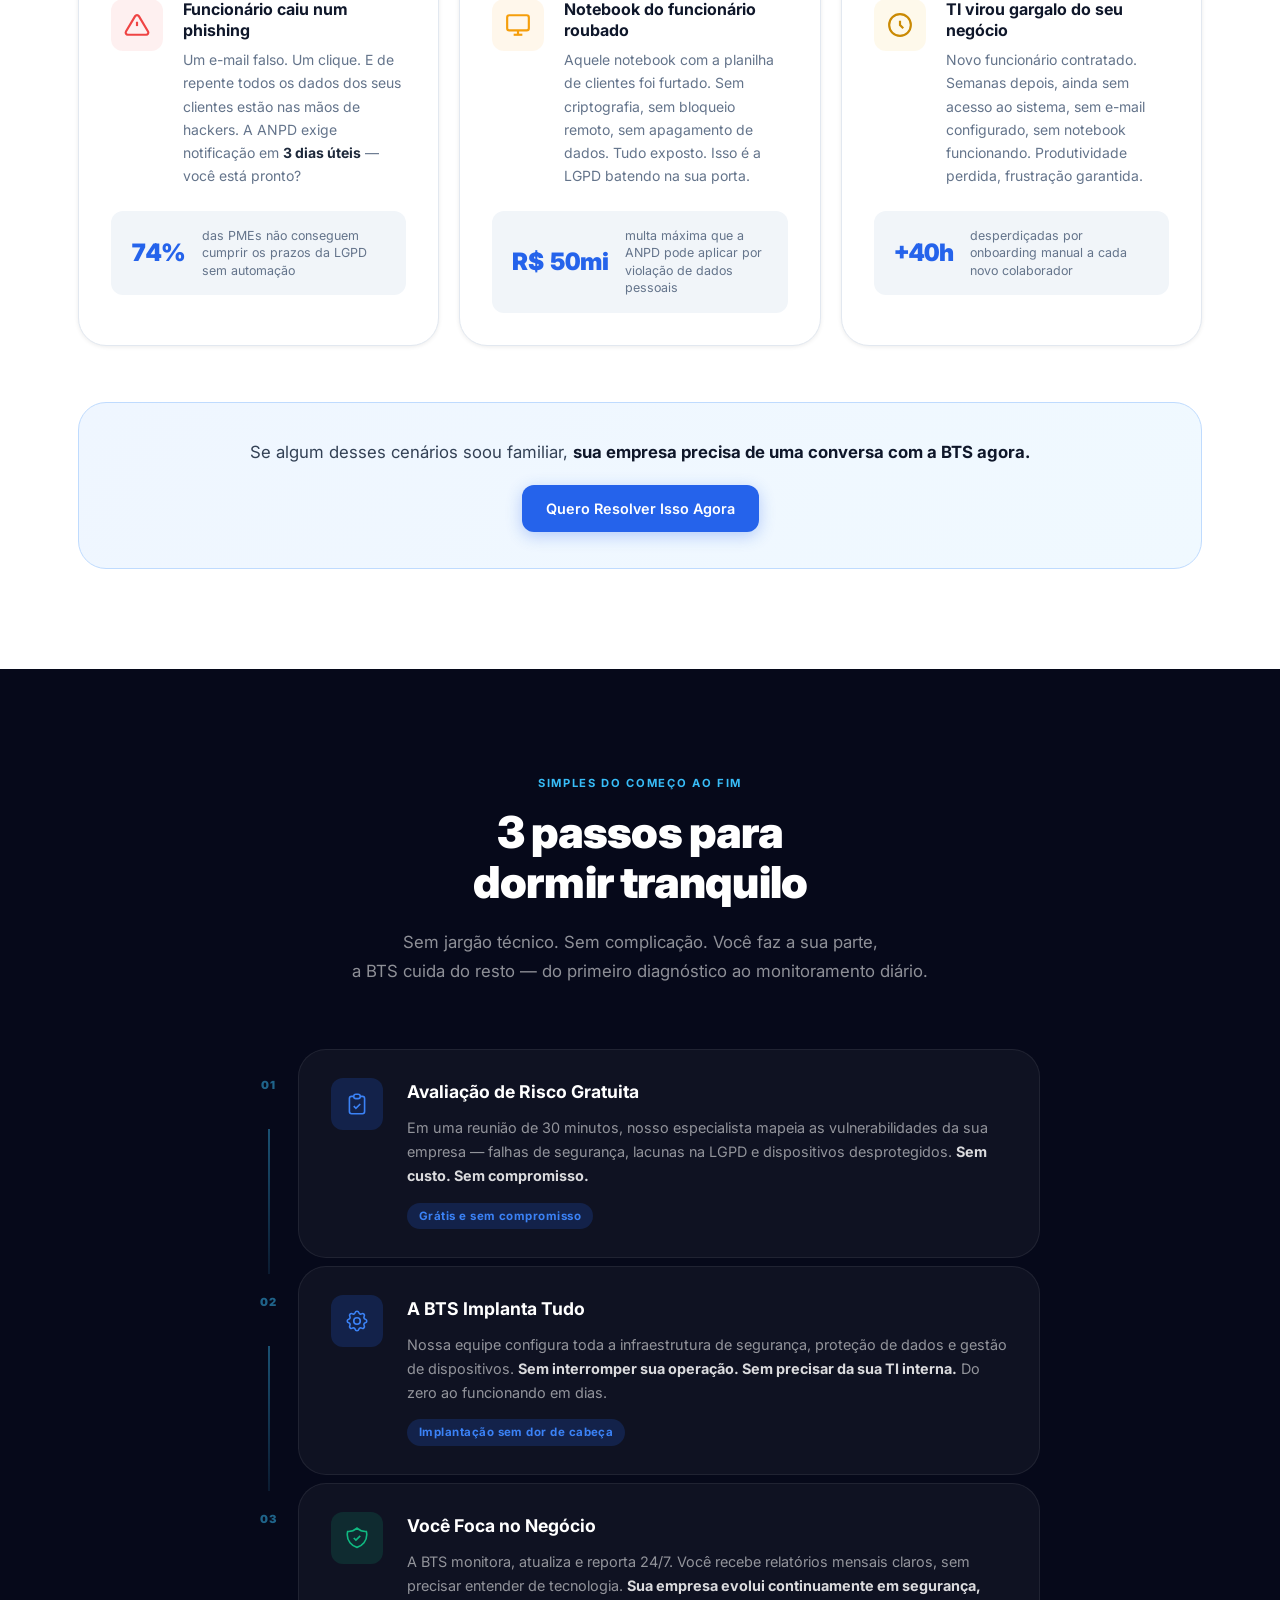
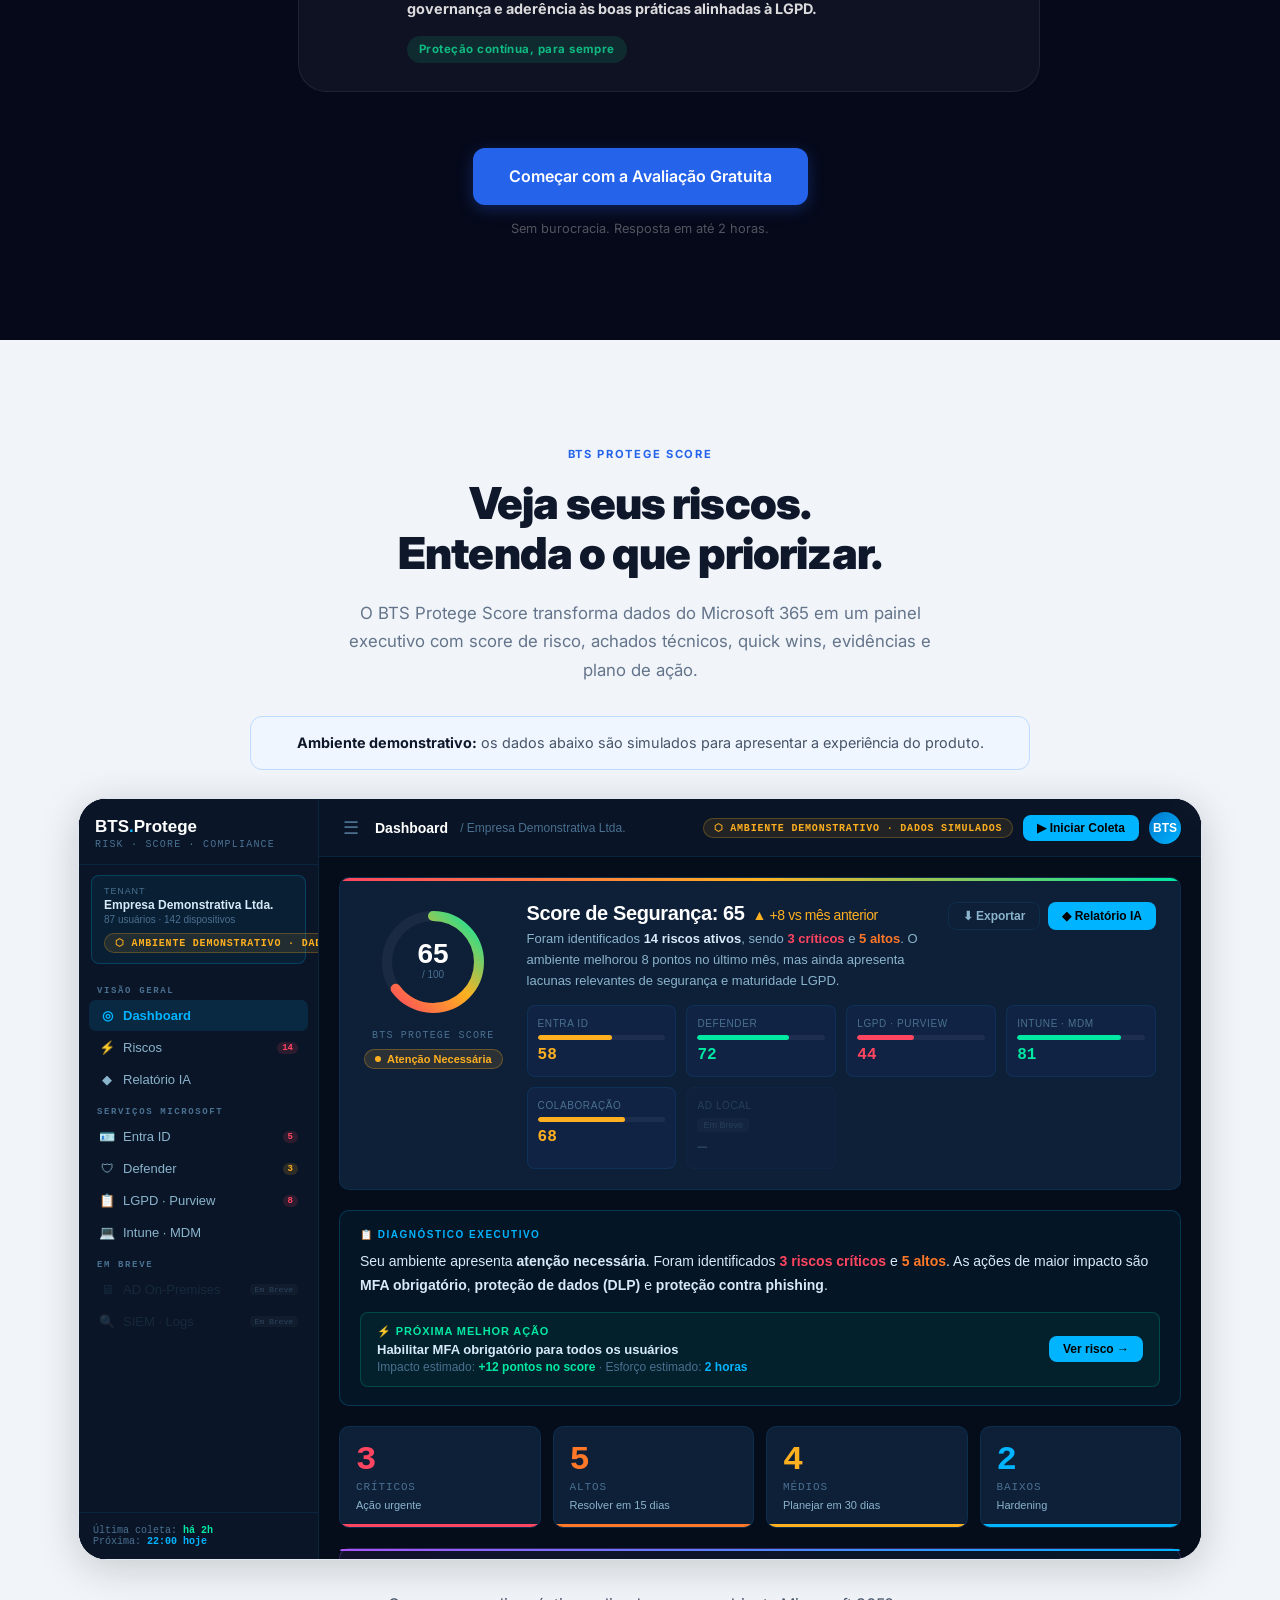
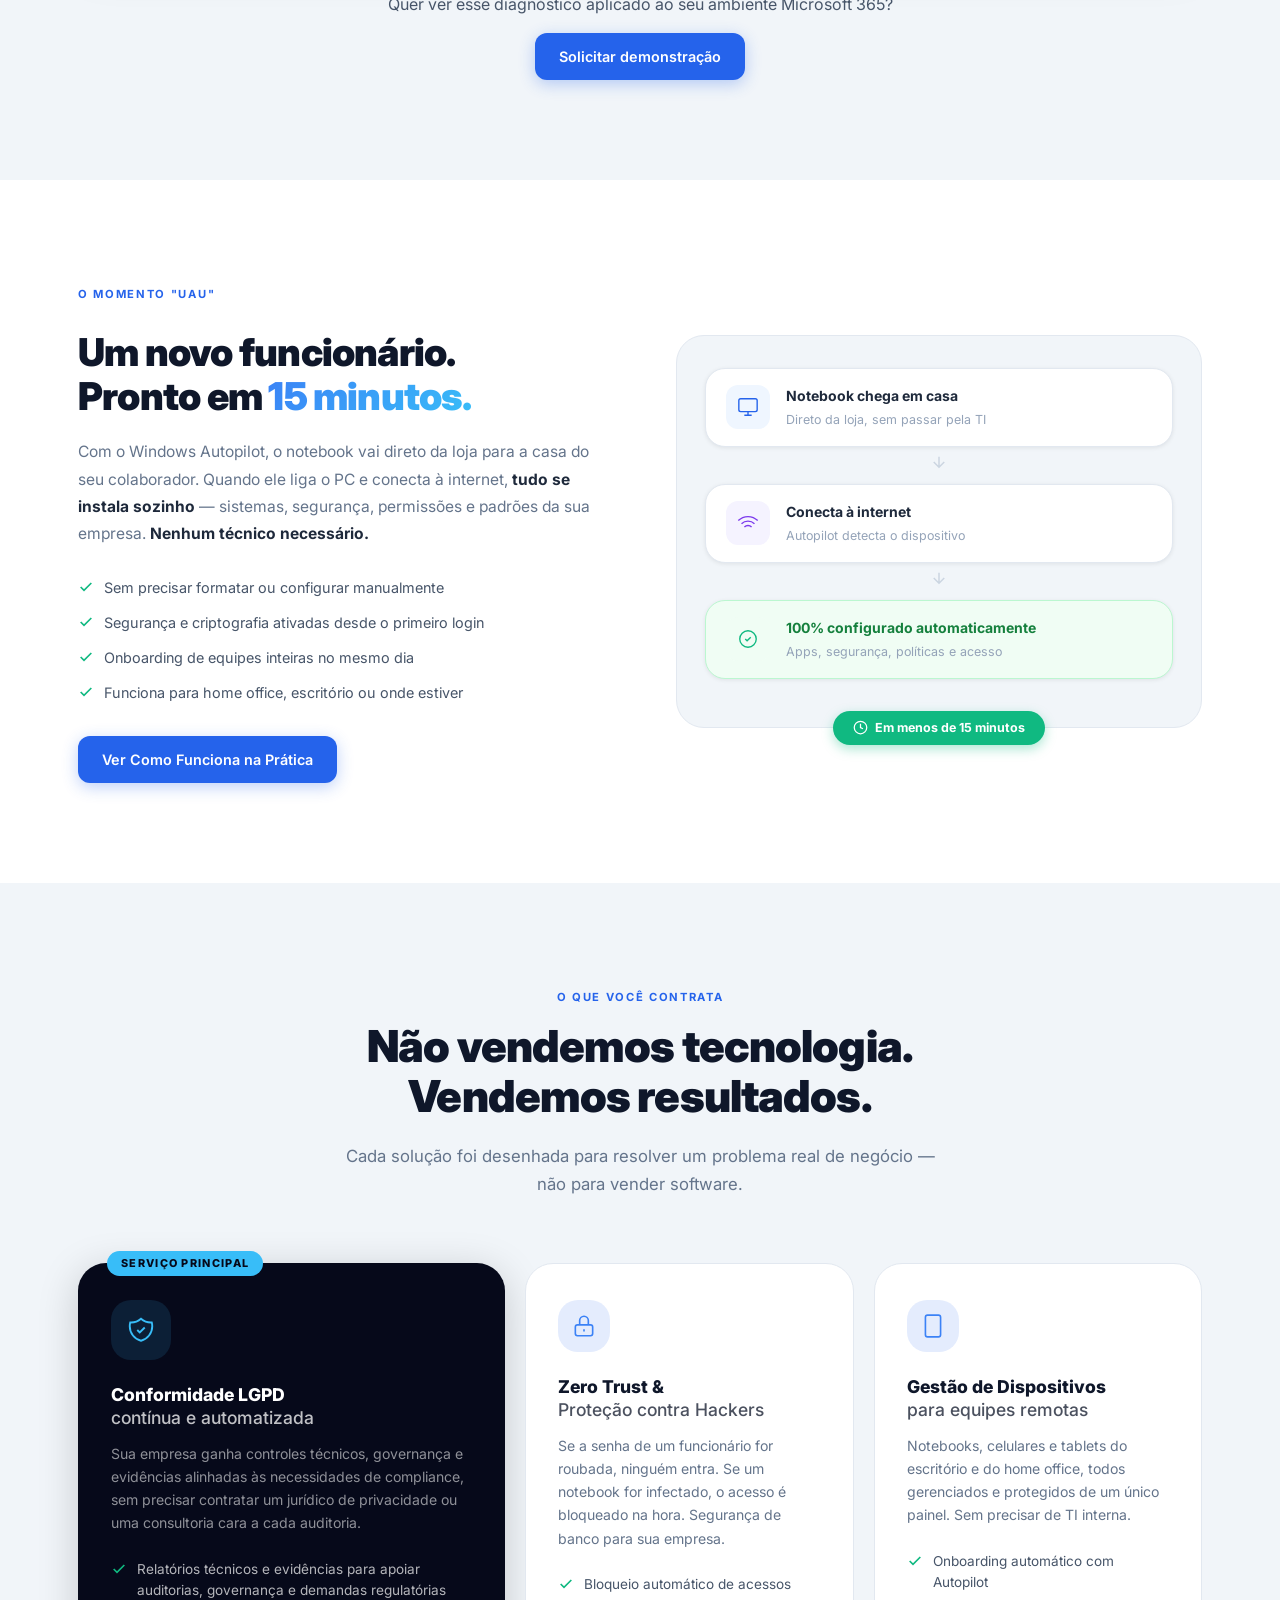
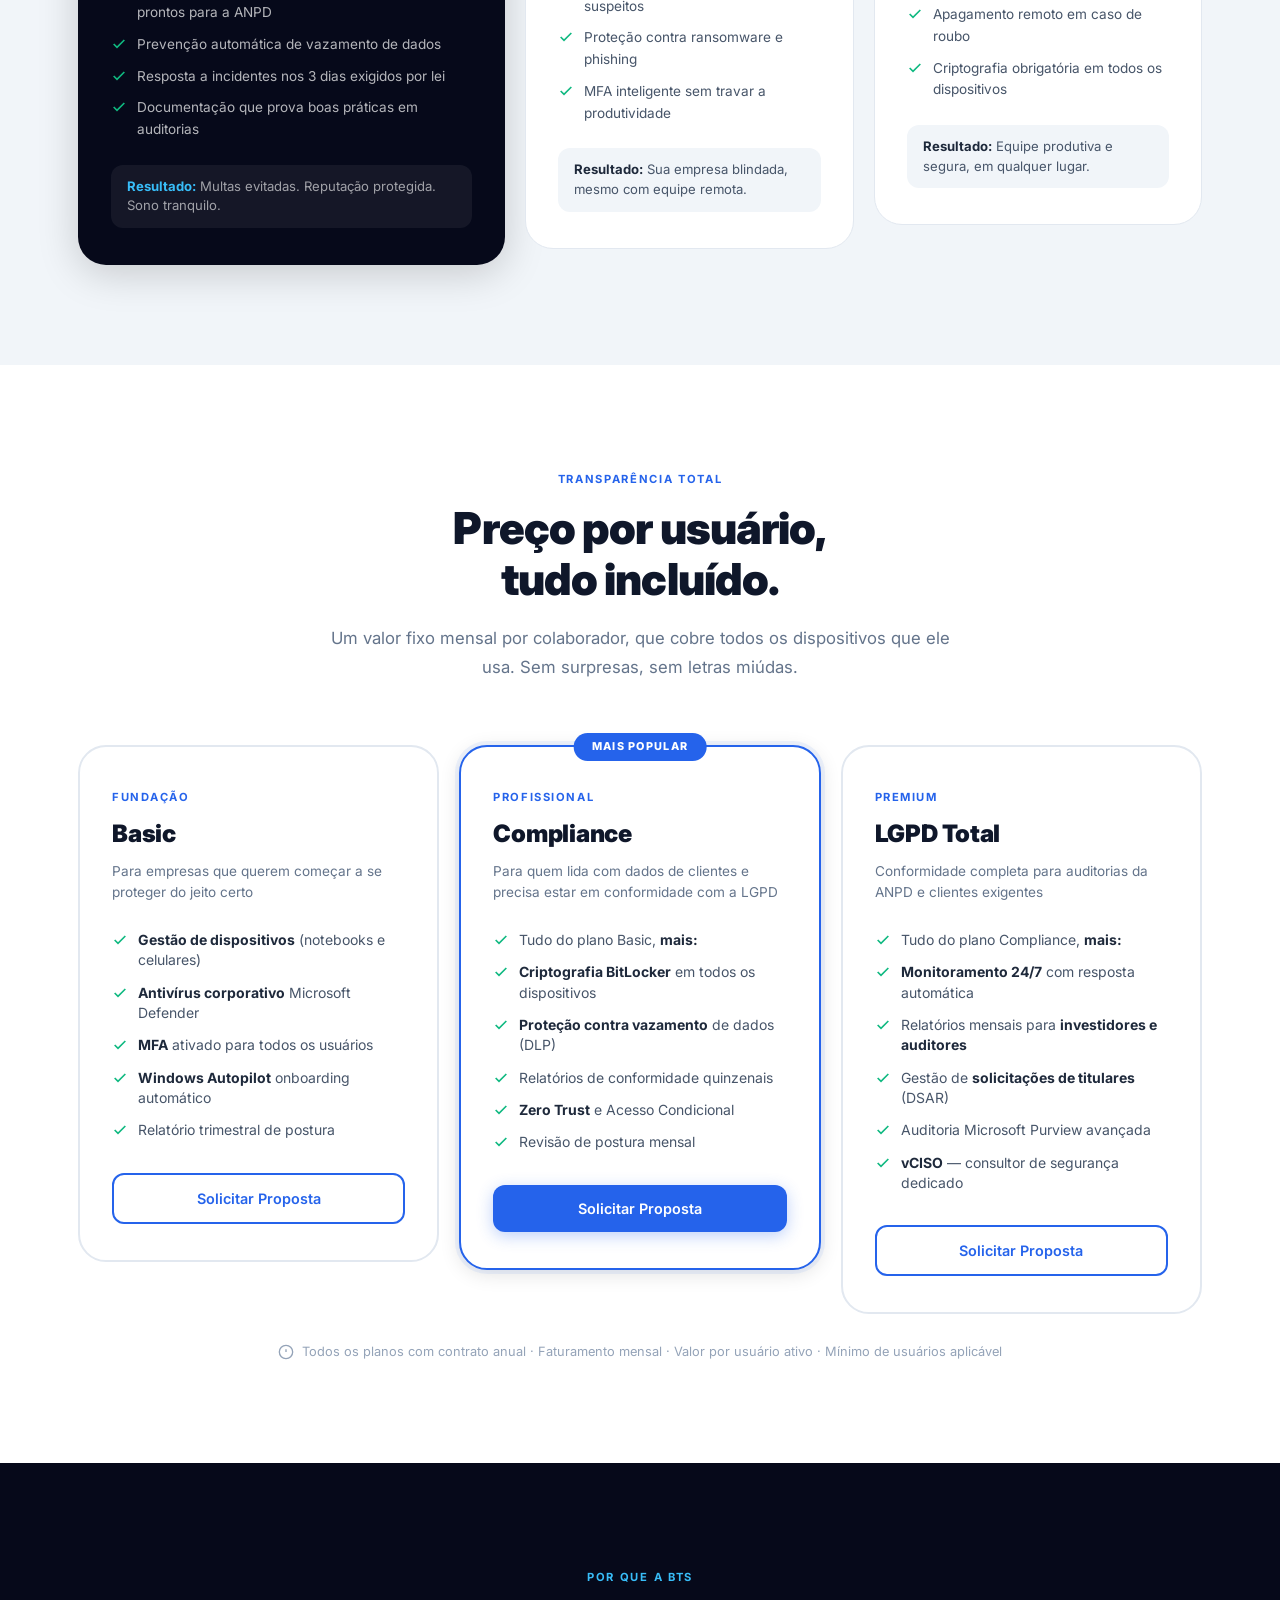
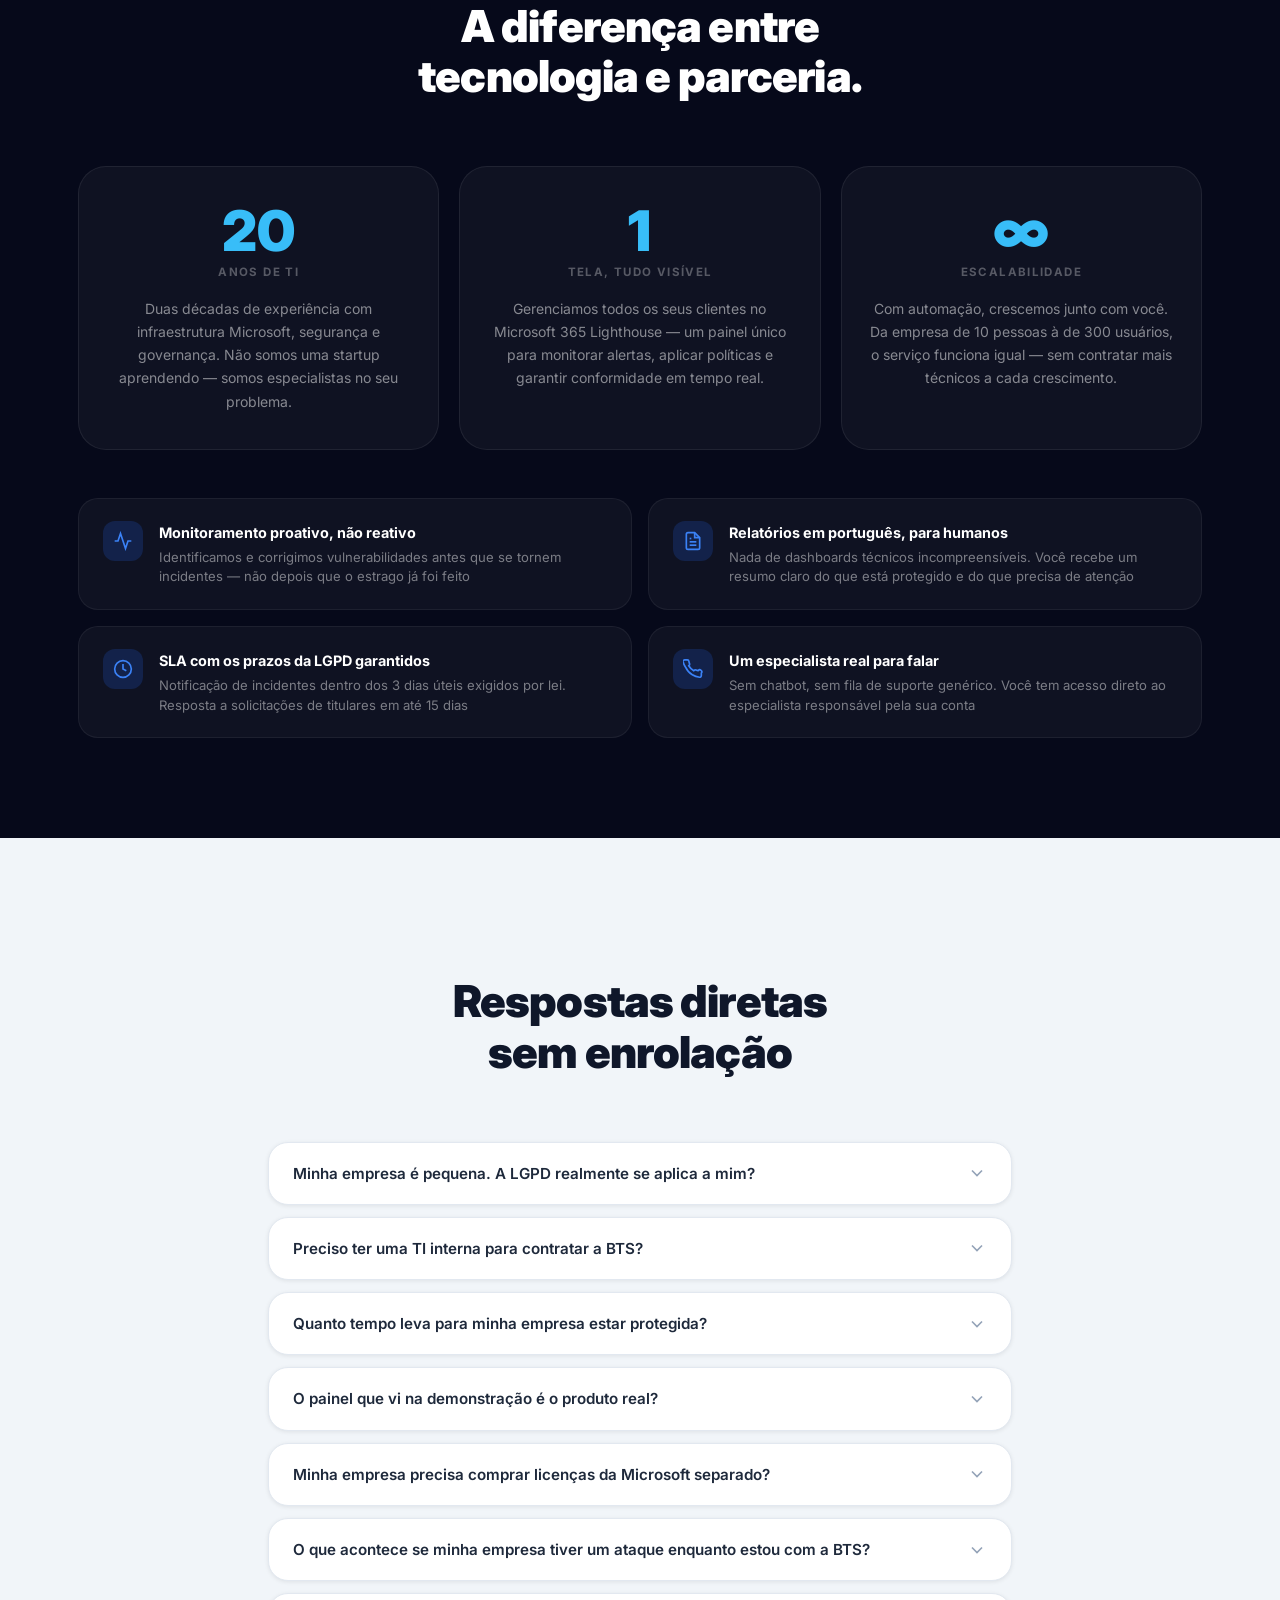
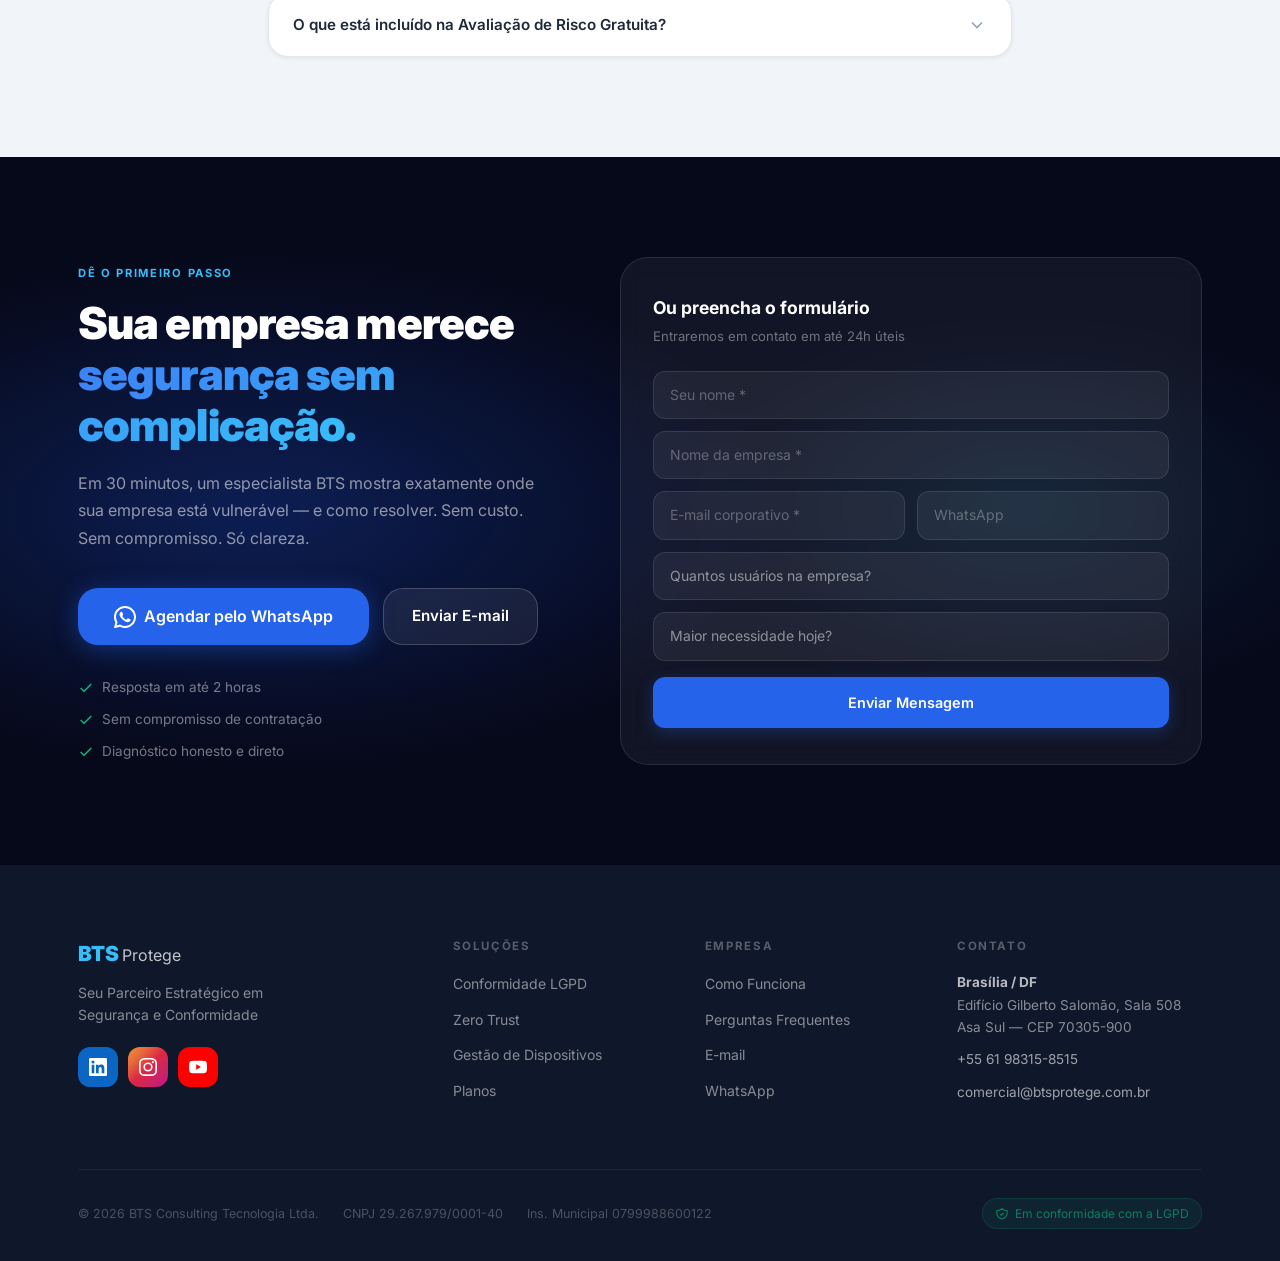
==== commit b6b12dbf: "Fix CSS dead code, select placeholder, toast message and copyright - Remove 402 lines of unused CSS " ====
--- a/index.html
+++ b/index.html
@@ -885,7 +885,7 @@
 
     <div class="footer__bottom">
       <div class="footer__legal">
-        <span>© 2025 BTS Consulting Tecnologia Ltda.</span>
+        <span>© 2026 BTS Consulting Tecnologia Ltda.</span>
         <span>CNPJ 29.267.979/0001-40</span>
         <span>Ins. Municipal 0799988600122</span>
       </div>
@@ -906,7 +906,7 @@
 <!-- ░░ TOAST ░░ -->
 <div class="toast" id="toast">
   <svg viewBox="0 0 24 24" fill="none" stroke="currentColor" stroke-width="2.5"><polyline points="20 6 9 17 4 12"/></svg>
-  <span>Mensagem enviada! Em breve um especialista entrará em contato.</span>
+  <span>WhatsApp aberto! Complete o envio pelo app.</span>
 </div>
 
 
--- a/css/styles.css
+++ b/css/styles.css
@@ -1249,7 +1249,7 @@
 .cf-group input::placeholder { color: rgba(255,255,255,.3); }
 .cf-group select option { background: var(--gray-800); color: var(--white); }
 .cf-group select { color: rgba(255,255,255,.5); }
-.cf-group select:valid { color: var(--white); }
+.cf-group select:not(.is-placeholder) { color: var(--white); }
 .cf-group input:focus,
 .cf-group select:focus {
   border-color: var(--blue-light);
@@ -1547,405 +1547,287 @@
   }
 }
 /* ══════════════════════════════════════════════════════════════════
-   BTS PROTEGE SCORE — Seção do site
-   Cole no final do arquivo styles.css
-   Variáveis assumidas do seu CSS existente:
-   --ink, --accent, --gray-100/600/900, --r-md, --r-xl,
-   --shadow-lg, container width, section padding
+   CONVERSÃO — 3 FEATURES
+   Cole no FINAL do css/styles.css
 ══════════════════════════════════════════════════════════════════ */
 
-/* ── SEÇÃO BASE ─────────────────────────────────────────────────── */
-.section--score {
-  background: #f8fafc;
-  padding: 96px 0 80px;
-  overflow: hidden;
-  position: relative;
-}
-
-/* Grade sutil de fundo */
-.section--score::before {
-  content: '';
-  position: absolute;
-  inset: 0;
-  background-image:
-    linear-gradient(rgba(0,115,200,.04) 1px, transparent 1px),
-    linear-gradient(90deg, rgba(0,115,200,.04) 1px, transparent 1px);
-  background-size: 48px 48px;
+/* ── OPÇÃO 2: ANNOUNCEMENT BAR ─────────────────────────────────── */
+.announce-bar {
+  position: fixed;
+  top: 0; left: 0; right: 0;
+  z-index: 1001;
+  background: linear-gradient(90deg, #0a1628 0%, #0e2040 60%, #0a1628 100%);
+  border-bottom: 1px solid rgba(0,180,255,.25);
+  padding: 0 20px;
+  height: 44px;
+  display: flex;
+  align-items: center;
+  justify-content: center;
+  gap: 16px;
+  transform: translateY(0);
+  transition: transform .3s ease, opacity .3s ease;
+}
+
+.announce-bar.hidden {
+  transform: translateY(-100%);
+  opacity: 0;
   pointer-events: none;
 }
 
-/* ── HEADER DA SEÇÃO ─────────────────────────────────────────────── */
-.score-header {
-  text-align: center;
-  max-width: 680px;
-  margin: 0 auto 40px;
-  position: relative;
-}
-
-.score-eyebrow {
+.announce-bar__content {
+  display: flex;
+  align-items: center;
+  gap: 10px;
+  flex: 1;
+  justify-content: center;
+}
+
+.announce-bar__pulse {
+  width: 7px; height: 7px;
+  border-radius: 50%;
+  background: #00b4ff;
+  flex-shrink: 0;
+  animation: ab-pulse 1.6s ease infinite;
+}
+
+@keyframes ab-pulse {
+  0%, 100% { opacity: 1; transform: scale(1); }
+  50%       { opacity: .4; transform: scale(1.6); }
+}
+
+.announce-bar__text {
+  font-size: .82rem;
+  color: rgba(214,234,248,.8);
+  white-space: nowrap;
+}
+
+.announce-bar__text strong {
+  color: #fff;
+  font-weight: 600;
+}
+
+.announce-bar__cta {
   display: inline-flex;
-  align-items: center;
-  gap: 8px;
-  font-size: .72rem;
-  font-weight: 700;
-  letter-spacing: .18em;
-  text-transform: uppercase;
-  color: #0077cc;
-  margin-bottom: 16px;
-}
-
-.score-eyebrow__dot {
-  width: 7px;
-  height: 7px;
-  border-radius: 50%;
-  background: #0077cc;
-  animation: pulse-dot 1.6s ease infinite;
-}
-
-@keyframes pulse-dot {
-  0%, 100% { opacity: 1; transform: scale(1); }
-  50%       { opacity: .4; transform: scale(1.5); }
-}
-
-.score-title {
-  font-size: clamp(2rem, 4vw, 2.8rem);
-  font-weight: 800;
-  letter-spacing: -.025em;
-  line-height: 1.15;
-  color: #0a1628;
-  margin-bottom: 18px;
-}
-
-.score-desc {
-  font-size: 1.05rem;
-  color: #4a7090;
-  line-height: 1.7;
-}
-
-/* ── MÉTRICAS ────────────────────────────────────────────────────── */
-.score-metrics {
-  display: flex;
-  align-items: center;
-  justify-content: center;
-  gap: 0;
-  max-width: 780px;
-  margin: 0 auto 32px;
-  background: #fff;
-  border: 1px solid #e2eaf3;
-  border-radius: 12px;
-  padding: 20px 0;
-  box-shadow: 0 2px 12px rgba(0,0,0,.06);
-  position: relative;
-  flex-wrap: wrap;
-}
-
-.score-metric {
-  flex: 1;
-  min-width: 130px;
-  text-align: center;
-  padding: 8px 20px;
-}
-
-.score-metric__val {
-  font-size: 1.8rem;
-  font-weight: 800;
-  color: #0077cc;
-  line-height: 1;
-  margin-bottom: 6px;
-  letter-spacing: -.02em;
-}
-
-.score-metric__label {
-  font-size: .72rem;
-  color: #4a7090;
-  line-height: 1.4;
-}
-
-.score-metric__sep {
-  width: 1px;
-  height: 40px;
-  background: #e2eaf3;
-  flex-shrink: 0;
-}
-
-@media (max-width: 600px) {
-  .score-metric__sep { display: none; }
-  .score-metrics { gap: 0; }
-  .score-metric { border-bottom: 1px solid #e2eaf3; padding: 14px; }
-  .score-metric:last-child { border-bottom: none; }
-}
-
-/* ── BADGE DEMO ──────────────────────────────────────────────────── */
-.score-demo-badge {
-  max-width: 780px;
-  margin: 0 auto 18px;
-  display: flex;
-  align-items: center;
-  justify-content: center;
-  gap: 8px;
-  padding: 10px 18px;
-  border-radius: 8px;
-  background: #fffbeb;
-  border: 1px solid #fcd34d;
-  color: #92400e;
-  font-size: .82rem;
-  text-align: center;
-  flex-wrap: wrap;
-}
-
-.score-demo-badge__icon {
-  font-size: 1rem;
-  color: #d97706;
-}
-
-/* ── FRAME WRAPPER ───────────────────────────────────────────────── */
-.score-frame-wrap {
-  background: #0a1628;
-  border-radius: 14px;
-  overflow: hidden;
-  box-shadow:
-    0 0 0 1px rgba(0,180,255,.15),
-    0 24px 80px rgba(0,0,0,.35),
-    0 0 60px rgba(0,115,200,.08);
-  position: relative;
-}
-
-/* Linha de brilho no topo */
-.score-frame-wrap::before {
-  content: '';
-  position: absolute;
-  top: 0; left: 0; right: 0;
-  height: 2px;
-  background: linear-gradient(90deg, #ff4560, #ffb020, #00e8a2);
-  z-index: 1;
-}
-
-/* ── BARRA SUPERIOR DO FRAME ─────────────────────────────────────── */
-.score-frame-bar {
-  display: flex;
-  align-items: center;
-  gap: 12px;
-  padding: 11px 16px;
-  background: #0a1628;
-  border-bottom: 1px solid rgba(0,180,255,.12);
-  position: relative;
-  z-index: 1;
-}
-
-.score-frame-bar__dots {
-  display: flex;
-  gap: 6px;
-  flex-shrink: 0;
-}
-
-.score-frame-bar__dots span {
-  width: 10px;
-  height: 10px;
-  border-radius: 50%;
-  display: block;
-}
-
-.score-frame-bar__dots span:nth-child(1) { background: #ff5f57; }
-.score-frame-bar__dots span:nth-child(2) { background: #ffbd2e; }
-.score-frame-bar__dots span:nth-child(3) { background: #28c840; }
-
-.score-frame-bar__title {
-  flex: 1;
-  font-size: .75rem;
-  color: rgba(214,234,248,.4);
-  text-align: center;
-  font-family: 'SF Mono', 'Fira Code', monospace;
-  letter-spacing: .04em;
-}
-
-.score-frame-bar__badge {
-  font-size: .6rem;
-  font-weight: 700;
-  letter-spacing: .14em;
-  color: #ffb020;
-  background: rgba(255,176,32,.12);
-  border: 1px solid rgba(255,176,32,.3);
-  padding: 2px 8px;
-  border-radius: 4px;
-  font-family: monospace;
-}
-
-/* ── IFRAME ──────────────────────────────────────────────────────── */
-.score-frame {
-  width: 100%;
-  line-height: 0;
-}
-
-.score-frame iframe {
-  display: block;
-  width: 100%;
-  height: 780px;
-  border: none;
-  background: #050d1a;
-}
-
-@media (max-width: 768px) {
-  .score-frame iframe {
-    height: 680px;
-  }
-  .score-frame-bar__title {
-    display: none;
-  }
-}
-
-@media (max-width: 480px) {
-  .score-frame iframe {
-    height: 620px;
-  }
-}
-
-/* ── GUIA DE NAVEGAÇÃO ───────────────────────────────────────────── */
-.score-nav-guide {
-  display: flex;
-  align-items: center;
-  gap: 16px;
-  flex-wrap: wrap;
-  margin-top: 16px;
-  padding: 12px 18px;
-  background: #fff;
-  border: 1px solid #e2eaf3;
-  border-radius: 10px;
-  box-shadow: 0 1px 4px rgba(0,0,0,.04);
-}
-
-.score-nav-guide__label {
-  font-size: .72rem;
-  font-weight: 700;
-  color: #4a7090;
-  letter-spacing: .06em;
-  text-transform: uppercase;
-  white-space: nowrap;
-  flex-shrink: 0;
-}
-
-.score-nav-guide__items {
-  display: flex;
-  gap: 6px;
-  flex-wrap: wrap;
-  flex: 1;
-}
-
-.score-nav-item {
-  display: flex;
   align-items: center;
   gap: 6px;
   font-size: .78rem;
-  color: #4a7090;
-  background: #f0f7ff;
-  border: 1px solid #bfdbfe;
+  font-weight: 700;
+  color: #00b4ff;
+  background: rgba(0,180,255,.1);
+  border: 1px solid rgba(0,180,255,.3);
   border-radius: 20px;
-  padding: 4px 10px;
+  padding: 4px 12px;
+  text-decoration: none;
   white-space: nowrap;
   transition: background .15s, color .15s;
-  cursor: default;
-}
-
-.score-nav-item__icon {
+  flex-shrink: 0;
+}
+
+.announce-bar__cta:hover {
+  background: rgba(0,180,255,.2);
+  color: #fff;
+}
+
+.announce-bar__close {
+  width: 24px; height: 24px;
+  background: transparent;
+  border: none;
+  color: rgba(214,234,248,.4);
+  cursor: pointer;
+  display: flex;
+  align-items: center;
+  justify-content: center;
+  font-size: 1rem;
+  border-radius: 4px;
+  flex-shrink: 0;
+  transition: color .15s;
+  padding: 0;
+}
+
+.announce-bar__close:hover { color: #fff; }
+
+/* Empurra o body para baixo quando a bar está visível */
+body.has-announce-bar .navbar {
+  top: 44px;
+  transition: top .3s ease;
+}
+
+body.has-announce-bar .progress-bar {
+  top: 44px;
+}
+
+body.has-announce-bar .hero {
+  padding-top: 114px;
+}
+
+@media (max-width: 600px) {
+  .announce-bar__text { font-size: .72rem; }
+  .announce-bar__text span { display: none; }
+  .announce-bar { gap: 10px; }
+}
+
+
+/* ── OPÇÃO 1: WHATSAPP BUTTON INTELIGENTE ───────────────────────── */
+.whatsapp-float {
+  transition:
+    background .3s ease,
+    box-shadow .3s ease,
+    transform .2s ease;
+}
+
+/* Estado "demo" — quando muda para azul */
+.whatsapp-float.mode-demo {
+  background: #00b4ff !important;
+  box-shadow: 0 8px 32px rgba(0,180,255,.5) !important;
+}
+
+.whatsapp-float.mode-demo svg {
+  display: none;
+}
+
+.whatsapp-float.mode-demo::before {
+  content: '▶';
+  font-size: 1rem;
+  color: #000;
+  font-weight: 700;
+}
+
+.whatsapp-float.mode-demo .whatsapp-float__label {
+  color: #000 !important;
+}
+
+/* Animação de shake para chamar atenção */
+@keyframes float-shake {
+  0%, 100% { transform: translateY(0) rotate(0deg); }
+  25%       { transform: translateY(-4px) rotate(-3deg); }
+  75%       { transform: translateY(-4px) rotate(3deg); }
+}
+
+.whatsapp-float.shake {
+  animation: float-shake .5s ease;
+}
+
+
+/* ── OPÇÃO 3: STICKY CTA ────────────────────────────────────────── */
+.score-sticky {
+  position: fixed;
+  bottom: 0; left: 0; right: 0;
+  z-index: 910;
+  background: rgba(10,22,40,.97);
+  backdrop-filter: blur(12px);
+  border-top: 1px solid rgba(0,180,255,.2);
+  padding: 12px 20px;
+  display: flex;
+  align-items: center;
+  justify-content: space-between;
+  gap: 16px;
+  transform: translateY(100%);
+  transition: transform .35s cubic-bezier(.4,0,.2,1);
+  flex-wrap: wrap;
+}
+
+.score-sticky.visible {
+  transform: translateY(0);
+}
+
+.score-sticky__left {
+  display: flex;
+  align-items: center;
+  gap: 12px;
+  flex: 1;
+  min-width: 200px;
+}
+
+.score-sticky__icon {
+  width: 36px; height: 36px;
+  border-radius: 8px;
+  background: rgba(0,180,255,.12);
+  border: 1px solid rgba(0,180,255,.25);
+  display: flex;
+  align-items: center;
+  justify-content: center;
+  font-size: 1.1rem;
+  flex-shrink: 0;
+}
+
+.score-sticky__text strong {
+  display: block;
   font-size: .9rem;
-  color: #0077cc;
-}
-
-/* ── CTA FINAL ───────────────────────────────────────────────────── */
-.score-cta {
-  margin-top: 48px;
-}
-
-.score-cta__inner {
-  background: linear-gradient(135deg, #0a1628 0%, #0e2040 100%);
-  border: 1px solid rgba(0,180,255,.2);
-  border-radius: 16px;
-  padding: 40px 48px;
-  display: flex;
-  align-items: center;
-  gap: 40px;
-  flex-wrap: wrap;
-  position: relative;
-  overflow: hidden;
-}
-
-/* Glow decorativo */
-.score-cta__inner::before {
-  content: '';
-  position: absolute;
-  width: 300px; height: 300px;
-  border-radius: 50%;
-  background: radial-gradient(circle, rgba(0,115,200,.15) 0%, transparent 70%);
-  right: -80px; top: -100px;
-  pointer-events: none;
-}
-
-.score-cta__text {
-  flex: 1;
-  min-width: 240px;
-}
-
-.score-cta__title {
-  font-size: 1.35rem;
   font-weight: 700;
   color: #fff;
-  margin-bottom: 10px;
-  letter-spacing: -.01em;
-  line-height: 1.35;
-}
-
-.score-cta__desc {
-  font-size: .9rem;
-  color: rgba(214,234,248,.65);
-  line-height: 1.65;
-}
-
-.score-cta__actions {
-  display: flex;
-  flex-direction: column;
+  margin-bottom: 2px;
+}
+
+.score-sticky__text span {
+  font-size: .75rem;
+  color: rgba(214,234,248,.5);
+}
+
+.score-sticky__actions {
+  display: flex;
   align-items: center;
   gap: 10px;
   flex-shrink: 0;
 }
 
-/* Se o seu btn--lg não existir, adicione: */
-.btn--lg {
-  padding: 14px 28px;
-  font-size: .95rem;
-  border-radius: 9px;
+.score-sticky__cta {
+  display: inline-flex;
+  align-items: center;
+  gap: 6px;
+  background: #00b4ff;
+  color: #000;
+  font-size: .82rem;
+  font-weight: 700;
+  padding: 9px 18px;
+  border-radius: 8px;
+  text-decoration: none;
   white-space: nowrap;
-}
-
-.score-cta__sub {
-  font-size: .72rem;
-  color: rgba(214,234,248,.4);
-  letter-spacing: .04em;
-}
-
+  transition: box-shadow .2s, transform .15s;
+}
+
+.score-sticky__cta:hover {
+  box-shadow: 0 0 20px rgba(0,180,255,.5);
+  transform: translateY(-1px);
+}
+
+.score-sticky__dismiss {
+  background: transparent;
+  border: none;
+  color: rgba(214,234,248,.3);
+  cursor: pointer;
+  font-size: 1.1rem;
+  width: 28px; height: 28px;
+  display: flex;
+  align-items: center;
+  justify-content: center;
+  border-radius: 4px;
+  transition: color .15s;
+  padding: 0;
+}
+
+.score-sticky__dismiss:hover { color: rgba(214,234,248,.7); }
+
+/* Esconde WhatsApp quando sticky CTA está ativo */
+body.sticky-demo-visible .whatsapp-float {
+  opacity: 0 !important;
+  pointer-events: none !important;
+  transform: translateY(16px) scale(0.85) !important;
+}
+
+/* Não sobrepor o botão do WhatsApp no mobile */
 @media (max-width: 768px) {
-  .score-cta__inner {
-    padding: 28px 24px;
-    flex-direction: column;
-    text-align: center;
-  }
-  .score-cta__title {
-    font-size: 1.15rem;
-  }
-  .score-nav-guide {
+  .score-sticky {
+    padding: 10px 14px;
     flex-direction: column;
     align-items: flex-start;
+    gap: 10px;
   }
-  .score-frame-wrap {
-    border-radius: 10px;
+  .score-sticky__actions { width: 100%; }
+  .score-sticky__cta { flex: 1; justify-content: center; }
+  /* Sobe o whatsapp float quando o sticky está visível */
+  .score-sticky.visible ~ .whatsapp-float,
+  body.sticky-demo-visible .whatsapp-float {
+    bottom: 130px;
   }
 }
 
-@media (max-width: 480px) {
-  .section--score {
-    padding: 60px 0 48px;
-  }
-  .score-metrics {
-    flex-direction: column;
-    gap: 0;
-  }
-}
-
